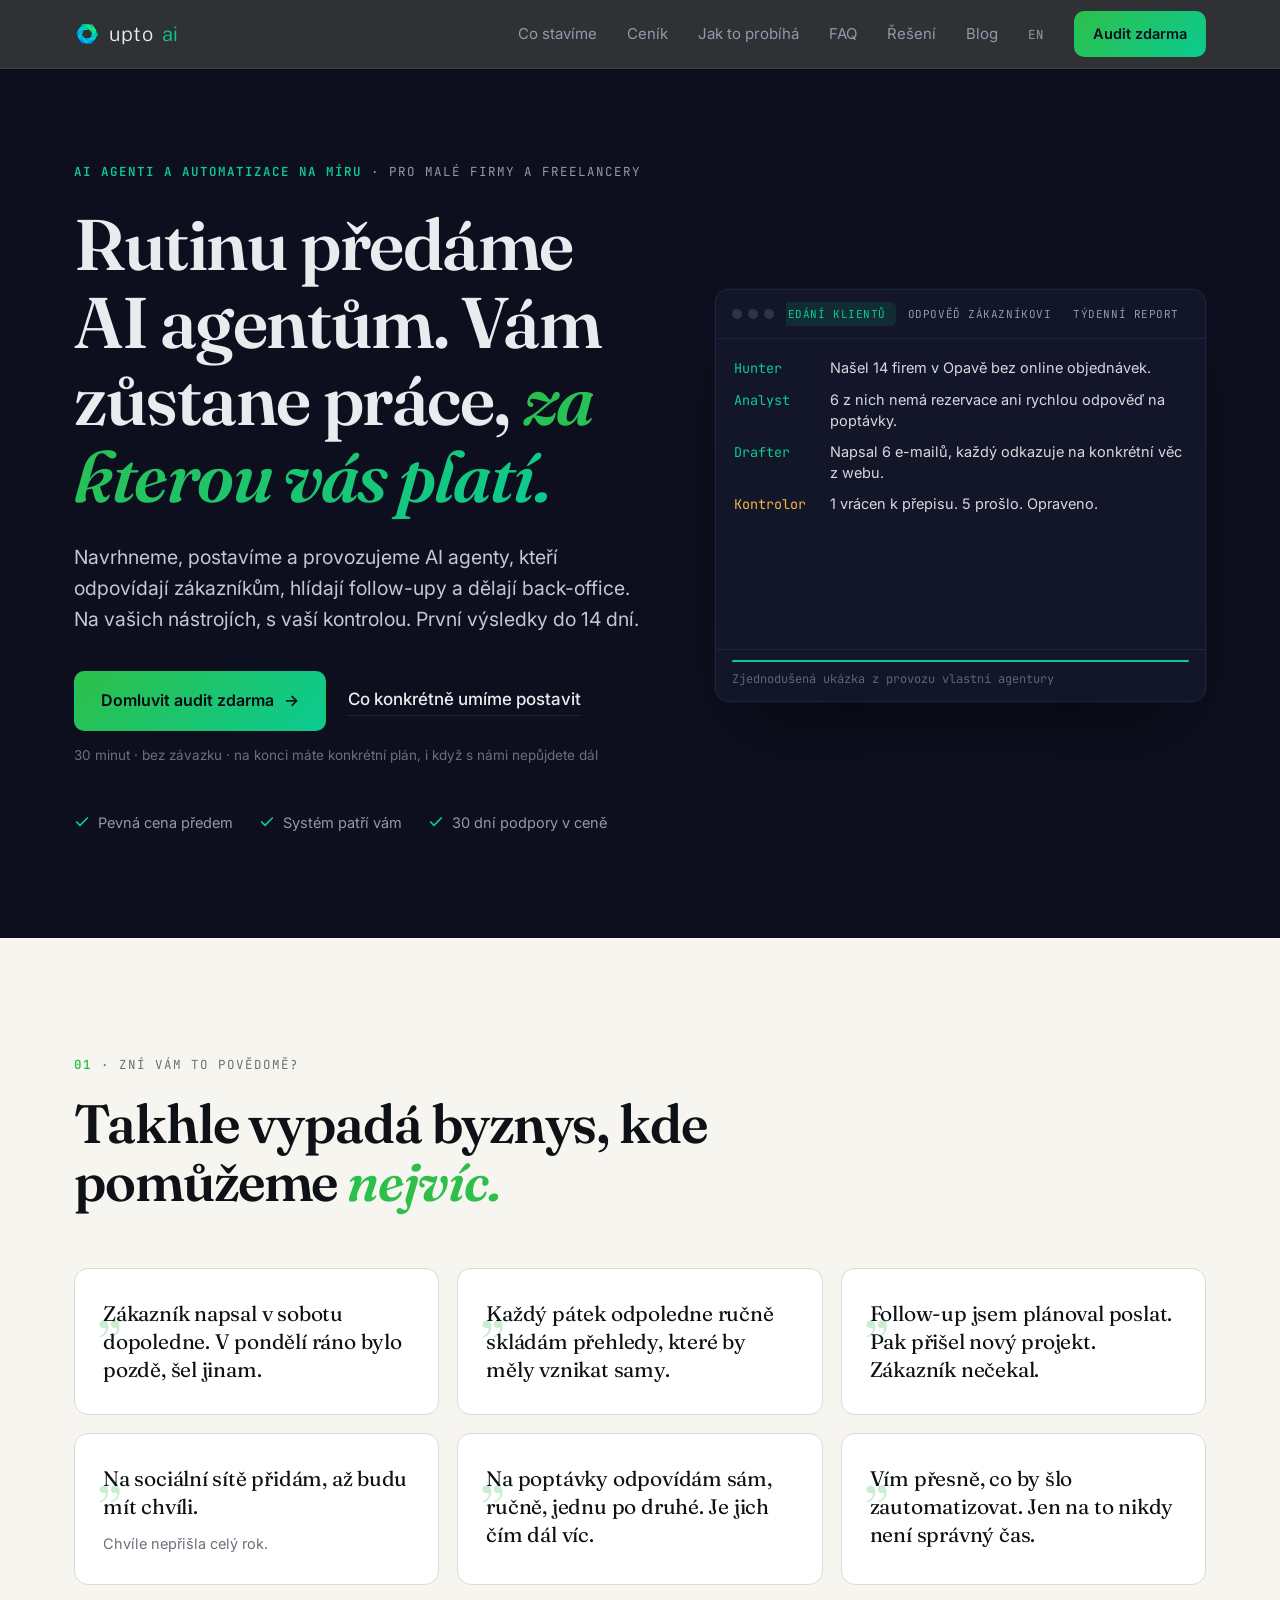
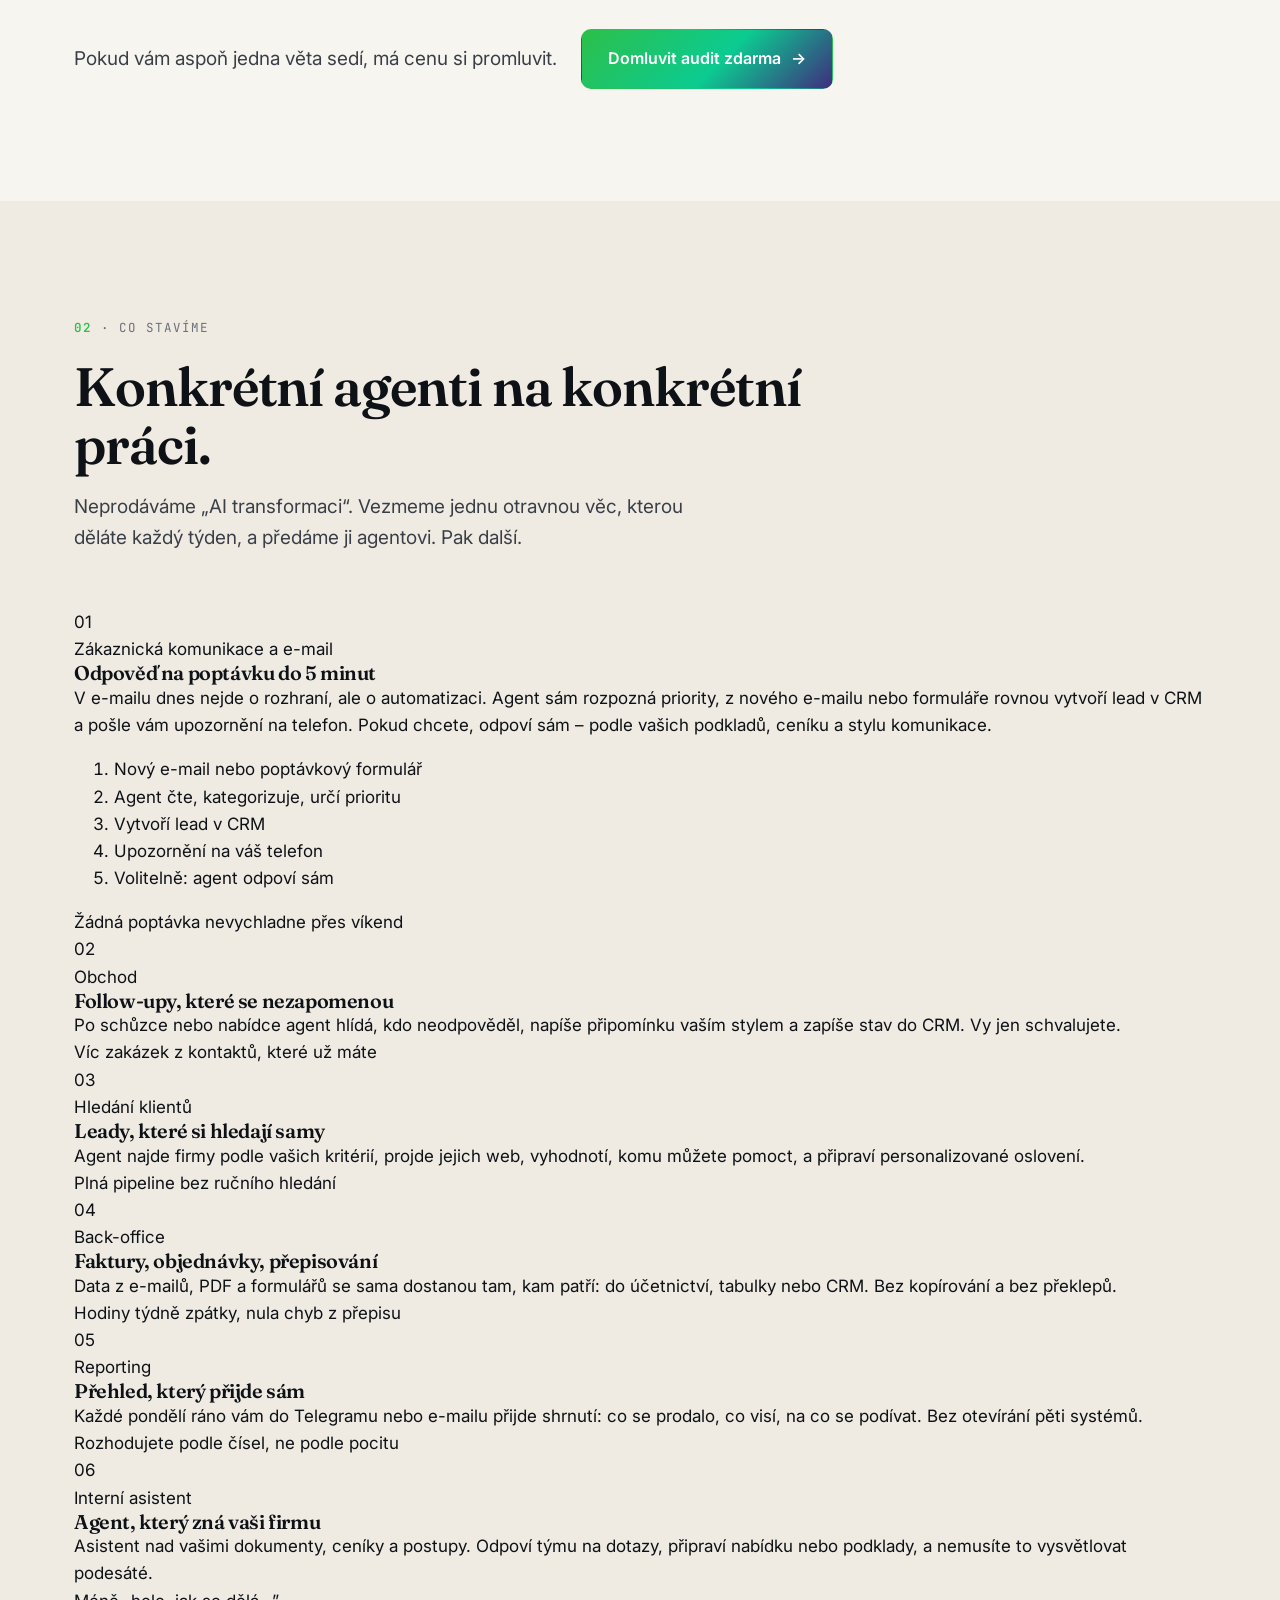
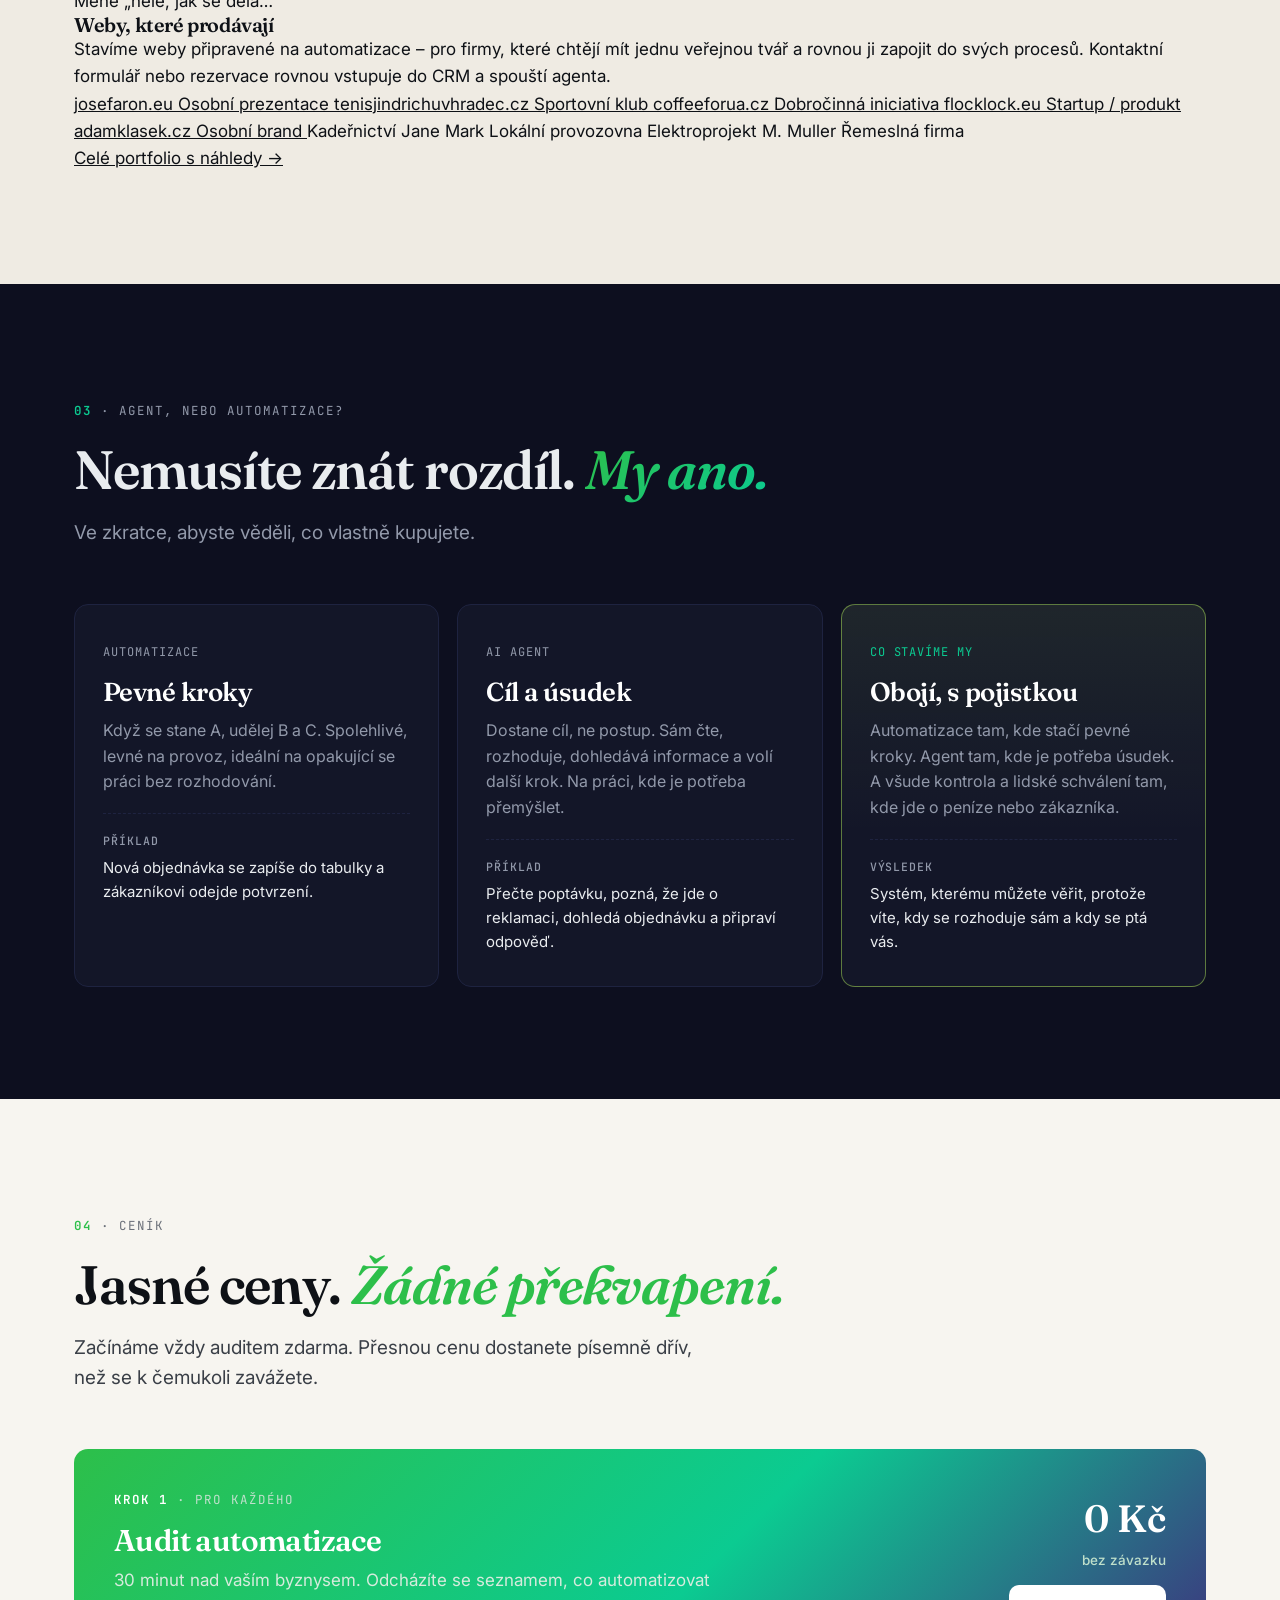
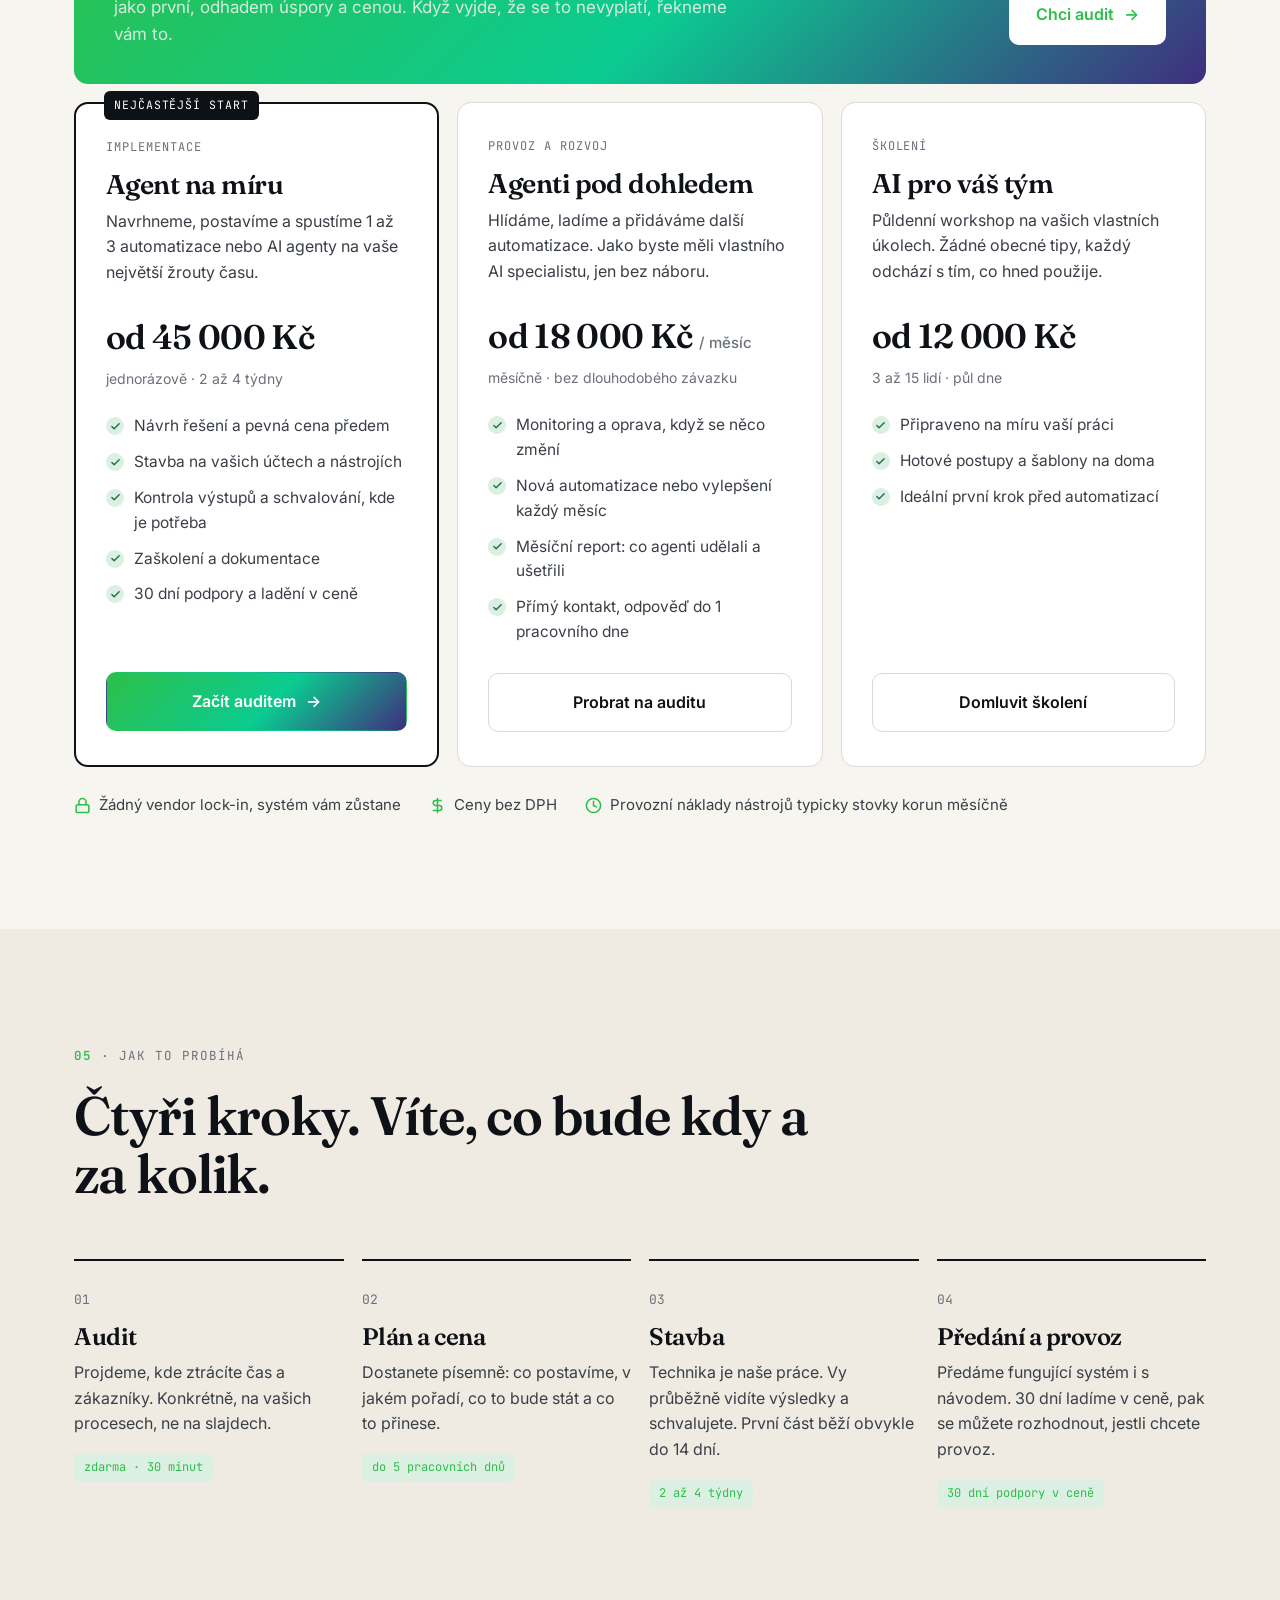
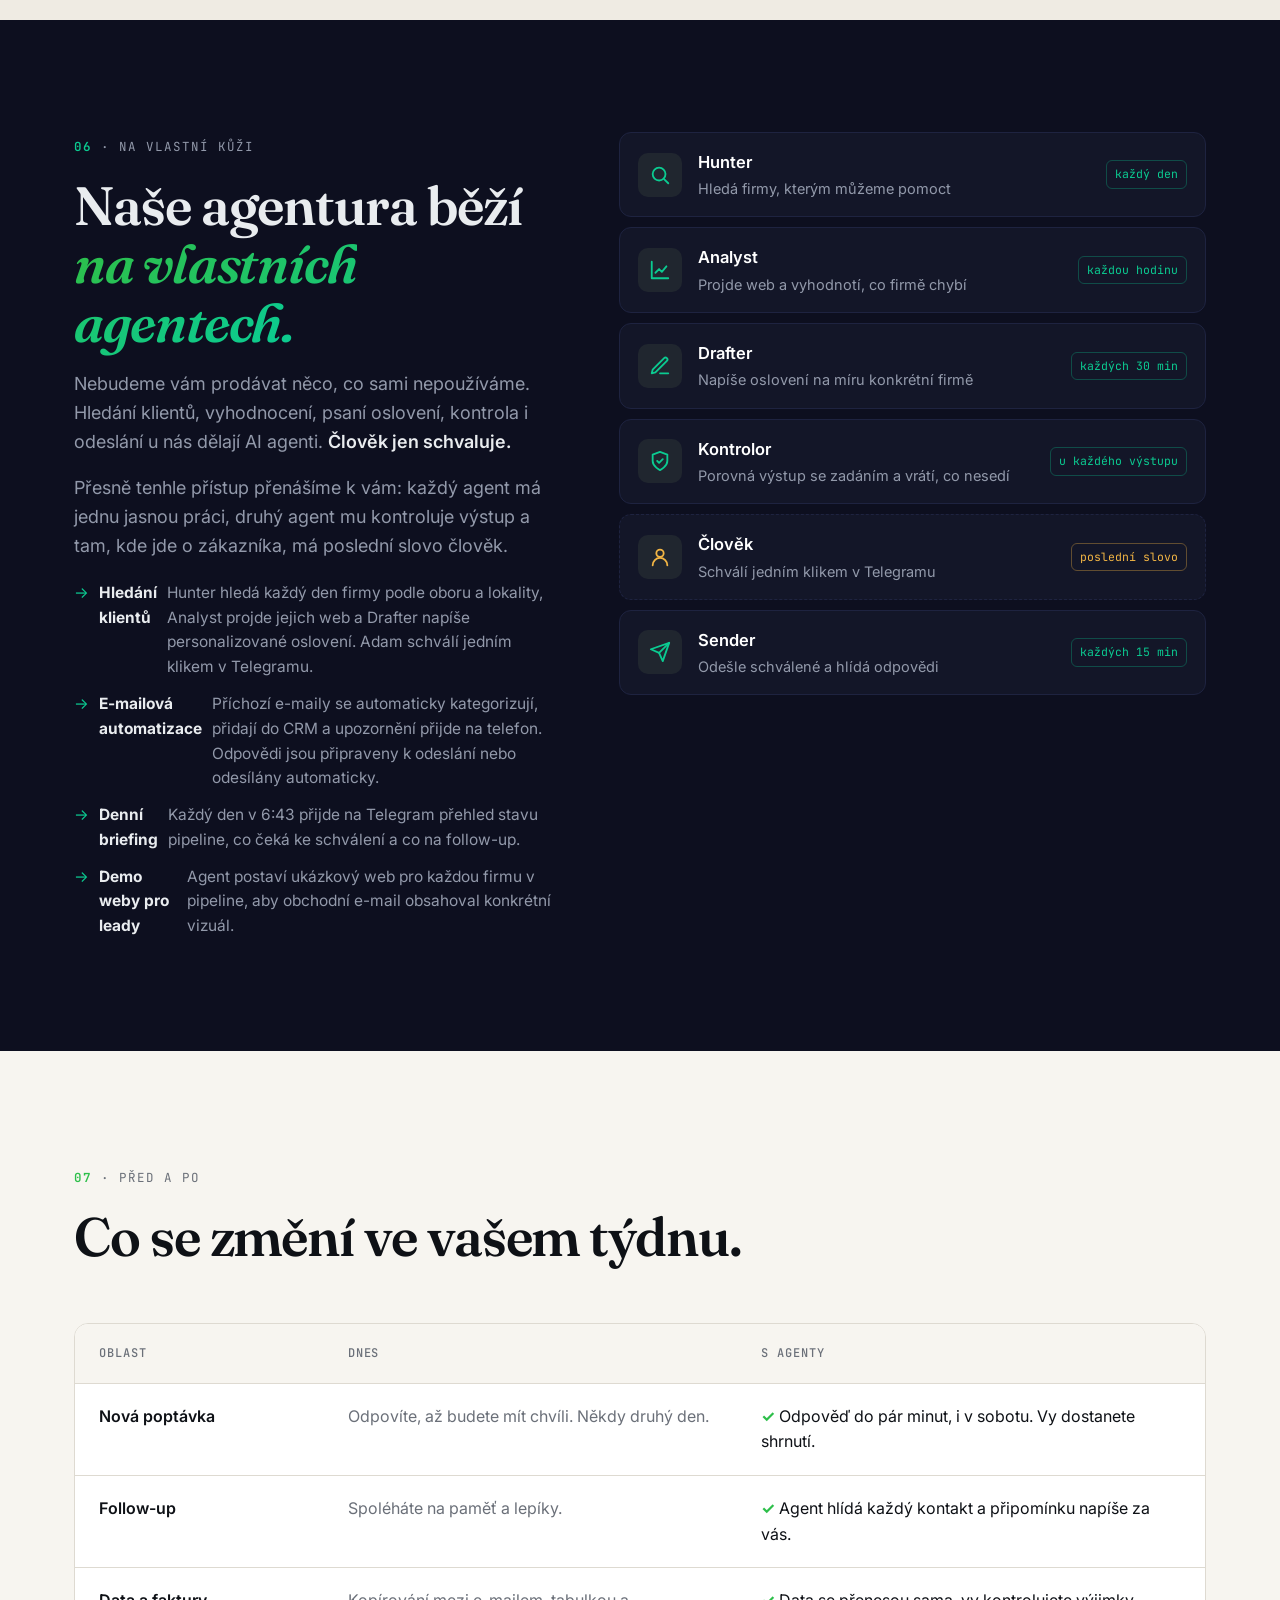
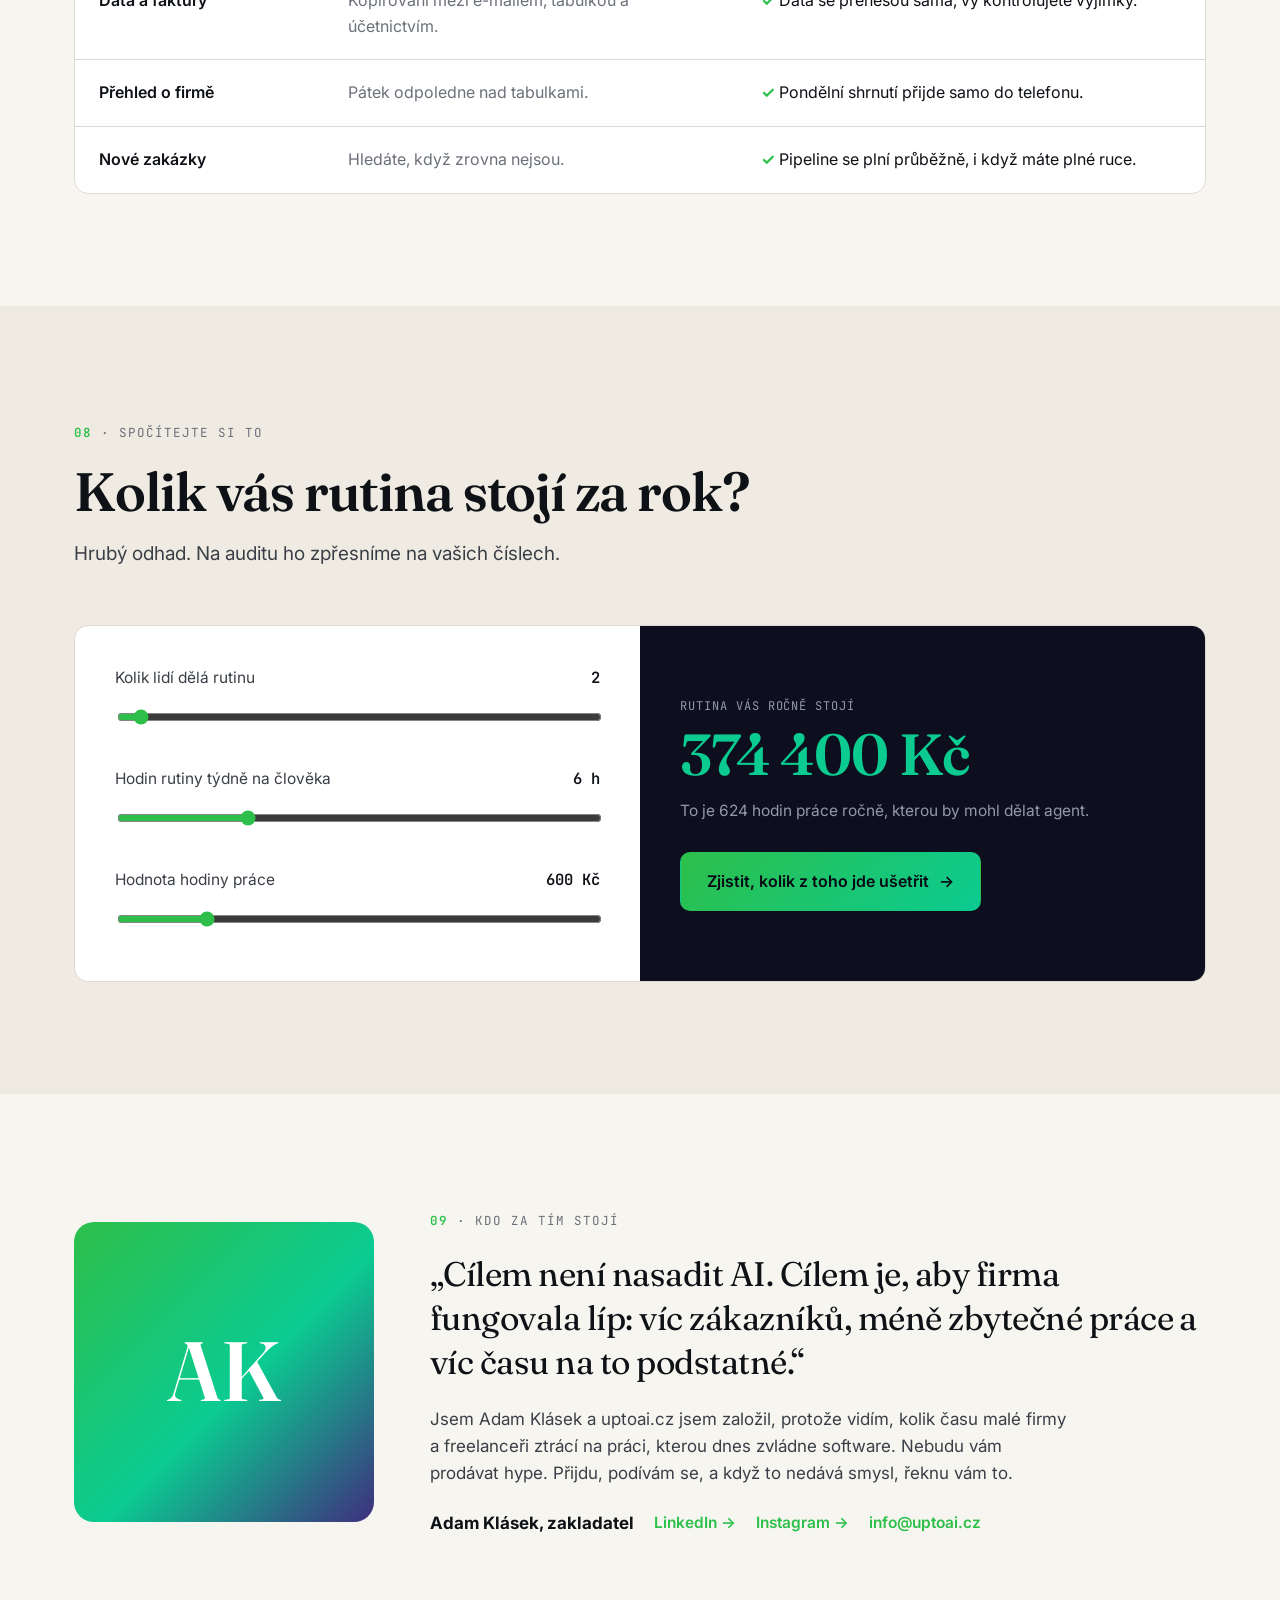
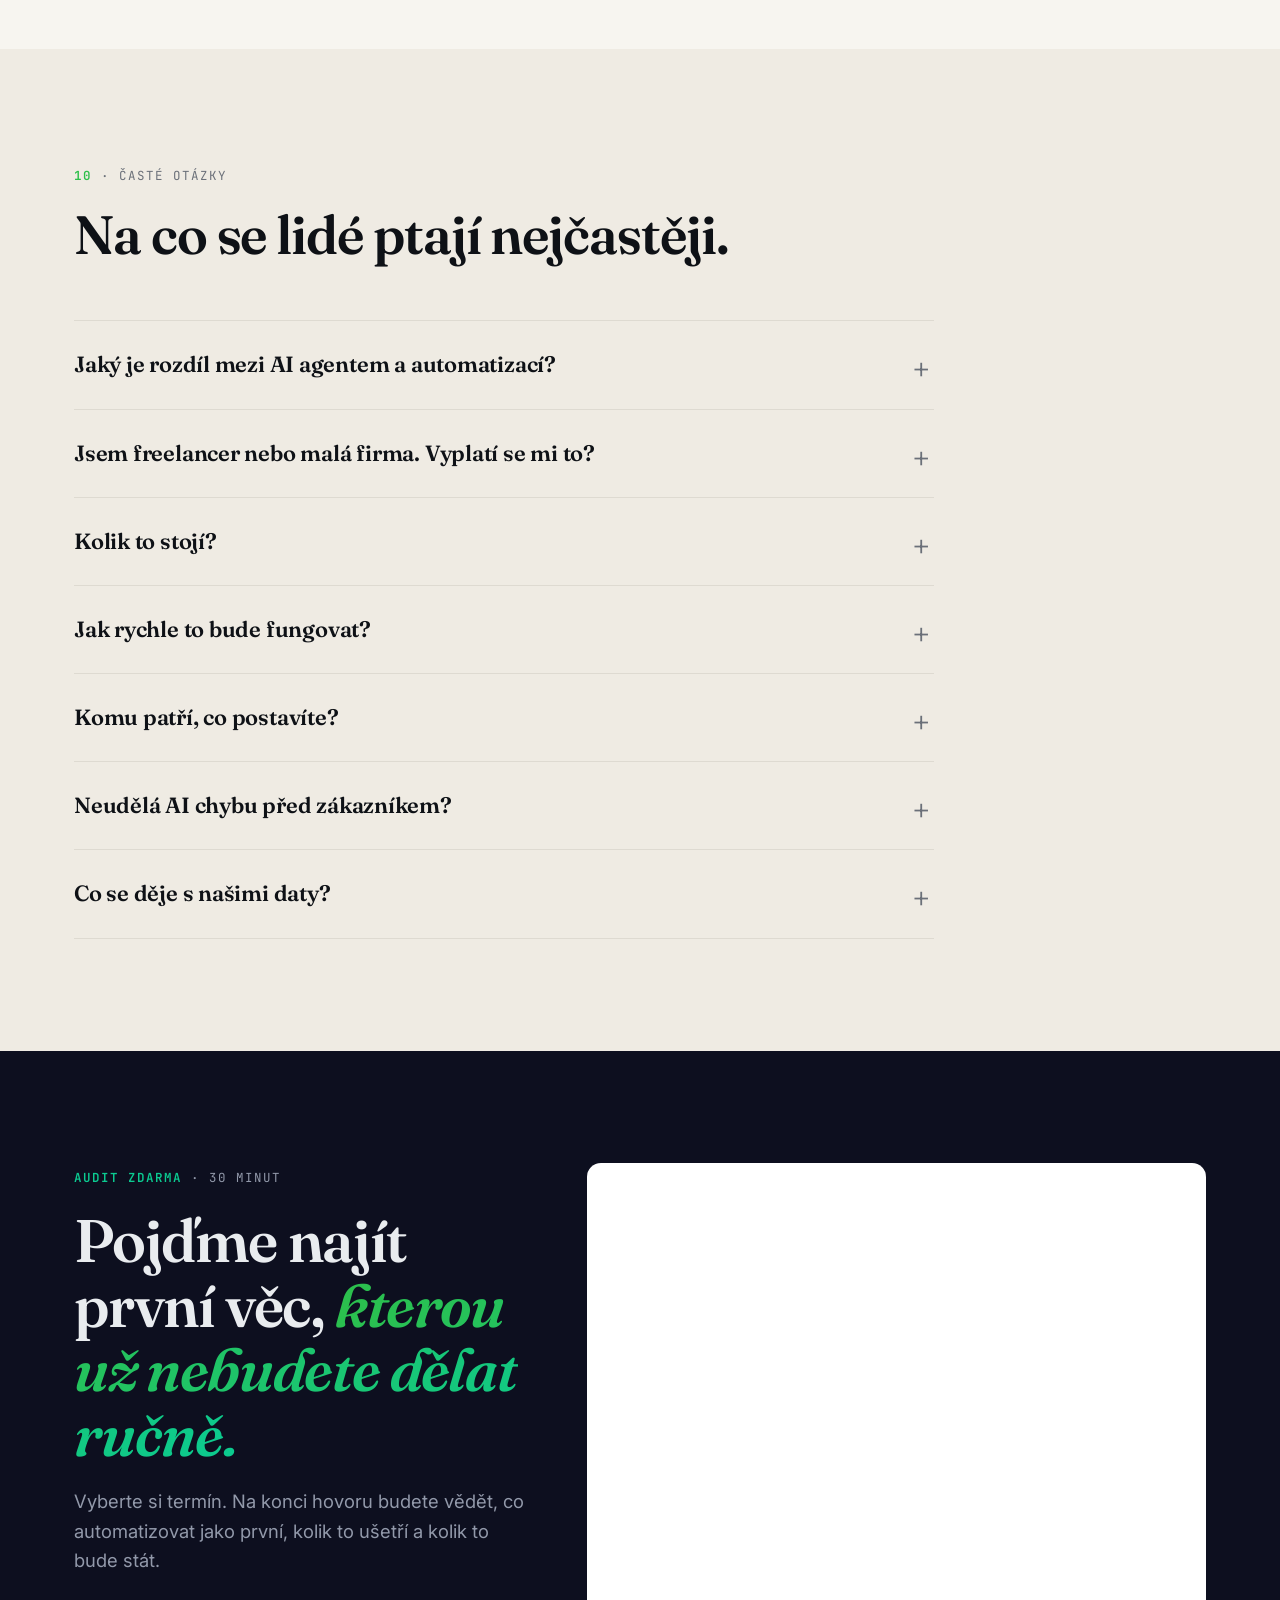
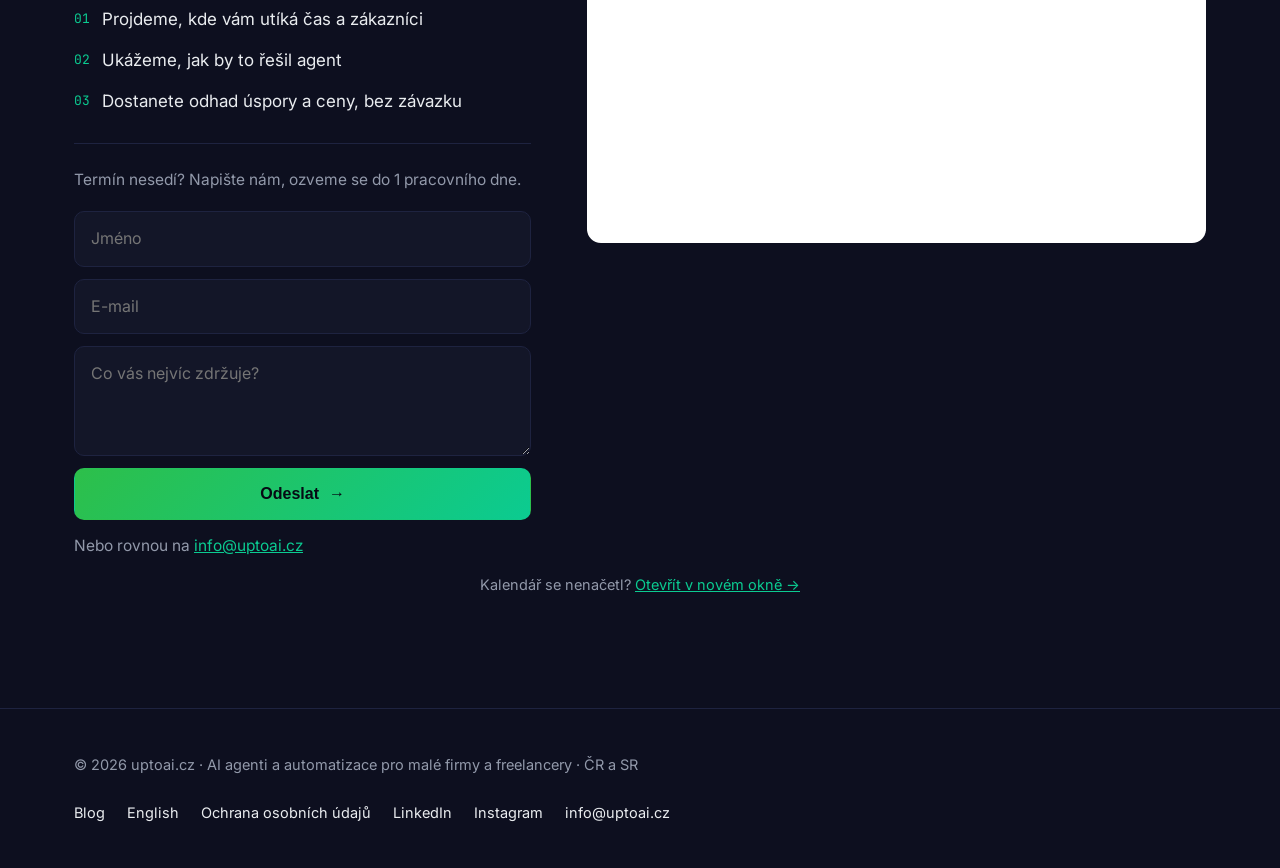
==== index.html @ a7cca921 "feat: nav logo — Public Sans 300 + SVG icon side by side - Add Public Sans (wght 200;300) to Google " ====
<!DOCTYPE html>
<html lang="cs">
<head>
  <meta charset="UTF-8">
  <meta name="viewport" content="width=device-width, initial-scale=1.0">
  <title>uptoai.cz | AI agenti a automatizace na míru pro malé firmy a freelancery</title>
  <meta name="description" content="Navrhneme, postavíme a provozujeme AI agenty a automatizace pro malé firmy a freelancery. Odpovědi zákazníkům, follow-upy, back-office. První výsledky do 14 dní. Audit zdarma.">
  <link rel="canonical" href="https://uptoai.cz/">
  <link rel="alternate" hreflang="cs" href="https://uptoai.cz/">
  <link rel="alternate" hreflang="en" href="https://uptoai.cz/en/">
  <link rel="alternate" hreflang="x-default" href="https://uptoai.cz/">
  <!-- Google tag (gtag.js) -->
  <script async src="https://www.googletagmanager.com/gtag/js?id=G-QZL82EMB1N"></script>
  <script>
    window.dataLayer = window.dataLayer || [];
    function gtag(){dataLayer.push(arguments);}
    gtag('js', new Date());
    gtag('config', 'G-QZL82EMB1N');
  </script>
  <link rel="icon" type="image/png" href="/favicon.png">
  <link rel="icon" type="image/x-icon" href="/favicon.ico">
  <link rel="apple-touch-icon" href="/favicon-180.png">
  <meta property="og:title" content="uptoai.cz | AI agenti a automatizace na míru">
  <meta property="og:description" content="Rutinu předáme AI agentům. Vám zůstane práce, za kterou vás platí. Pro malé firmy a freelancery v ČR a SR.">
  <meta property="og:url" content="https://uptoai.cz/">
  <meta property="og:type" content="website">
  <meta property="og:image" content="https://uptoai.cz/og-image.png">
  <meta property="og:image:width" content="1200">
  <meta property="og:image:height" content="630">
  <meta property="og:locale" content="cs_CZ">
  <meta name="twitter:card" content="summary_large_image">
  <meta name="twitter:title" content="uptoai.cz | AI agenti a automatizace na míru">
  <meta name="twitter:description" content="Rutinu předáme AI agentům. Vám zůstane práce, za kterou vás platí.">
  <meta name="robots" content="index, follow">
  <meta name="author" content="Adam Klásek, uptoai.cz">
  <meta name="theme-color" content="#0E1116">
  <link rel="alternate" type="text/plain" title="LLMs.txt" href="/llms.txt">
  <script type="application/ld+json">
  {
    "@context": "https://schema.org",
    "@type": "ProfessionalService",
    "name": "uptoai.cz",
    "url": "https://uptoai.cz",
    "email": "info@uptoai.cz",
    "founder": {"@type": "Person", "name": "Adam Klásek"},
    "description": "uptoai.cz navrhuje, staví a provozuje AI agenty a automatizace na míru pro malé firmy a freelancery v Česku a na Slovensku. Pracuje s n8n, Make.com, Claude AI a Airtable.",
    "areaServed": [{"@type": "Country", "name": "CZ"}, {"@type": "Country", "name": "SK"}],
    "priceRange": "Audit zdarma, implementace od 45 000 CZK, provoz od 18 000 CZK měsíčně",
    "knowsAbout": ["AI agenti", "automatizace procesů", "n8n", "Make.com", "Claude AI", "Airtable", "automatizace e-mailů", "automatizace CRM", "GEO optimalizace"],
    "hasOfferCatalog": {
      "@type": "OfferCatalog",
      "name": "Služby uptoai.cz",
      "itemListElement": [
        {"@type": "Offer", "name": "Audit automatizace zdarma", "description": "30minutový rozbor procesů. Výstupem je seznam, co automatizovat jako první, a odhad úspory.", "price": "0", "priceCurrency": "CZK"},
        {"@type": "Offer", "name": "AI agent nebo automatizace na míru", "description": "Návrh, stavba a spuštění 1 až 3 automatizací nebo AI agentů, 30 dní podpory v ceně.", "price": "45000", "priceCurrency": "CZK"},
        {"@type": "Offer", "name": "Provoz a rozvoj", "description": "Měsíční správa, monitoring a rozšiřování automatizací. Bez dlouhodobého závazku.", "price": "18000", "priceCurrency": "CZK"},
        {"@type": "Offer", "name": "Školení týmu", "description": "Půldenní workshop pro 3 až 15 lidí na jejich vlastních úkolech.", "price": "12000", "priceCurrency": "CZK"}
      ]
    },
    "sameAs": ["https://www.linkedin.com/company/uptoai.cz", "https://www.linkedin.com/in/adam-klasek/", "https://www.instagram.com/uptoai.cz/"]
  }
  </script>
  <script type="application/ld+json">
  {
    "@context": "https://schema.org",
    "@type": "FAQPage",
    "mainEntity": [
      {"@type": "Question", "name": "Jaký je rozdíl mezi AI agentem a automatizací?", "acceptedAnswer": {"@type": "Answer", "text": "Automatizace dělá pevně dané kroky: když přijde objednávka, zapiš ji do tabulky a pošli potvrzení. AI agent dostane cíl a sám se rozhoduje, jaké kroky udělá: přečte poptávku, pozná, co zákazník chce, dohledá informace a připraví odpověď. Ve většině firem dává smysl kombinace: automatizace pro pevné kroky, agent tam, kde je potřeba úsudek."}},
      {"@type": "Question", "name": "Jsem freelancer nebo malá firma. Vyplatí se mi to?", "acceptedAnswer": {"@type": "Answer", "text": "Právě malým firmám a freelancerům se to vyplácí nejvíc, protože každá ušetřená hodina je hodina, kterou můžete fakturovat. Pokud trávíte rutinou aspoň 5 hodin týdně, má cenu si to spočítat. Když vyjde, že se to nevyplatí, řekneme vám to na auditu."}},
      {"@type": "Question", "name": "Kolik to stojí?", "acceptedAnswer": {"@type": "Answer", "text": "Audit je zdarma. Implementace začíná na 45 000 Kč za 1 až 3 automatizace nebo agenty. Provoz a rozvoj od 18 000 Kč měsíčně, bez dlouhodobého závazku. Přesnou cenu dostanete písemně po auditu, ještě než se k něčemu zavážete."}},
      {"@type": "Question", "name": "Jak rychle to bude fungovat?", "acceptedAnswer": {"@type": "Answer", "text": "První automatizace obvykle běží do 14 dní od schválení plánu. Celý projekt trvá typicky 2 až 4 týdny."}},
      {"@type": "Question", "name": "Komu patří, co postavíte?", "acceptedAnswer": {"@type": "Answer", "text": "Vám. Všechno běží na vašich účtech a nástrojích, dostanete dokumentaci a přístupy. Když se rozhodnete s námi skončit, systém vám zůstane."}},
      {"@type": "Question", "name": "Neudělá AI chybu před zákazníkem?", "acceptedAnswer": {"@type": "Answer", "text": "Tam, kde jde o peníze nebo o vztah se zákazníkem, stavíme schvalovací krok: agent připraví, člověk jedním klikem schválí. Každý agent má navíc kontrolu výstupu a pravidla, co nesmí. Automatické odesílání zapínáme až ve chvíli, kdy výsledky dlouhodobě sedí."}},
      {"@type": "Question", "name": "Co se děje s našimi daty?", "acceptedAnswer": {"@type": "Answer", "text": "Data zůstávají ve vašich systémech. Používáme nástroje s firemními podmínkami, které data nepoužívají k trénování modelů, a s každým klientem řešíme zpracování osobních údajů podle GDPR."}}
    ]
  }
  </script>
  <link rel="preconnect" href="https://fonts.googleapis.com">
  <link rel="preconnect" href="https://fonts.gstatic.com" crossorigin>
  <link href="https://fonts.googleapis.com/css2?family=Fraunces:ital,opsz,wght@0,9..144,400..700;1,9..144,400..700&family=Inter:wght@400;500;600;700&family=JetBrains+Mono:wght@400;500;600&family=Public+Sans:wght@200;300&display=swap" rel="stylesheet">
  <link rel="stylesheet" href="/home.css">
</head>
<body>

  <header class="nav" id="nav">
    <div class="wrap">
      <a href="/" class="logo" aria-label="uptoai domů"><img src="/logo.svg" alt="" class="nav-logo-img"> upto<span>ai</span></a>
      <ul class="nav-links" id="navLinks">
        <li><a href="#co-stavime">Co stavíme</a></li>
        <li><a href="#cenik">Ceník</a></li>
        <li><a href="#jak">Jak to probíhá</a></li>
        <li><a href="#faq">FAQ</a></li>
        <li><a href="/reseni/">Řešení</a></li>
        <li><a href="/blog/">Blog</a></li>
        <li><a href="/en/" class="nav-lang" hreflang="en">EN</a></li>
        <li><a href="#audit" class="btn btn-volt nav-cta">Audit zdarma</a></li>
      </ul>
      <button class="burger" id="burger" aria-label="Menu" aria-expanded="false" aria-controls="navLinks">
        <svg viewBox="0 0 24 24" fill="none" stroke="currentColor" stroke-width="2" stroke-linecap="round"><path d="M4 7h16M4 12h16M4 17h16"/></svg>
      </button>
    </div>
  </header>

  <main>

    <!-- HERO -->
    <section class="hero" id="top">
      <div class="wrap hero-grid">
        <div>
          <span class="eyebrow"><b>AI agenti a automatizace na míru</b> · pro malé firmy a freelancery</span>
          <h1>Rutinu předáme AI&nbsp;agentům. Vám zůstane práce, <span class="em">za kterou vás platí.</span></h1>
          <p class="hero-sub">Navrhneme, postavíme a provozujeme AI agenty, kteří odpovídají zákazníkům, hlídají follow-upy a dělají back-office. Na vašich nástrojích, s vaší kontrolou. První výsledky do 14 dní.</p>
          <div class="hero-actions">
            <a href="#audit" class="btn btn-volt">Domluvit audit zdarma <span class="arr">→</span></a>
            <a href="#co-stavime" class="hero-link">Co konkrétně umíme postavit</a>
          </div>
          <p class="micro">30 minut · bez závazku · na konci máte konkrétní plán, i když s námi nepůjdete dál</p>
          <div class="hero-trust">
            <span><svg viewBox="0 0 24 24" fill="none" stroke="currentColor" stroke-width="2.5" stroke-linecap="round" stroke-linejoin="round"><path d="M20 6 9 17l-5-5"/></svg>Pevná cena předem</span>
            <span><svg viewBox="0 0 24 24" fill="none" stroke="currentColor" stroke-width="2.5" stroke-linecap="round" stroke-linejoin="round"><path d="M20 6 9 17l-5-5"/></svg>Systém patří vám</span>
            <span><svg viewBox="0 0 24 24" fill="none" stroke="currentColor" stroke-width="2.5" stroke-linecap="round" stroke-linejoin="round"><path d="M20 6 9 17l-5-5"/></svg>30 dní podpory v ceně</span>
          </div>
        </div>

        <div class="demo-widget" aria-label="Ukázka provozu AI agentů">
          <div class="demo-header">
            <div class="dots"><i></i><i></i><i></i></div>
            <nav class="demo-tabs-nav" role="tablist">
              <button class="demo-tab active" role="tab" data-idx="0">Hledání klientů</button>
              <button class="demo-tab" role="tab" data-idx="1">Odpověď zákazníkovi</button>
              <button class="demo-tab" role="tab" data-idx="2">Týdenní report</button>
            </nav>
          </div>
          <div class="demo-body">
            <div class="demo-card active" data-card="0">
              <div class="demo-flow">
                <div class="demo-step" data-delay="0"><span class="ds-agent">Hunter</span><span class="ds-msg">Našel 14 firem v Opavě bez online objednávek.</span></div>
                <div class="demo-step" data-delay="1600"><span class="ds-agent">Analyst</span><span class="ds-msg">6 z nich nemá rezervace ani rychlou odpověď na poptávky.</span></div>
                <div class="demo-step" data-delay="3200"><span class="ds-agent">Drafter</span><span class="ds-msg">Napsal 6 e-mailů, každý odkazuje na konkrétní věc z webu.</span></div>
                <div class="demo-step" data-delay="4800"><span class="ds-agent ds-k">Kontrolor</span><span class="ds-msg">1 vrácen k přepisu. 5 prošlo. Opraveno.</span></div>
                <div class="demo-step" data-delay="6000"><span class="ds-agent ds-a">Adam</span><span class="ds-msg">Schválil v Telegramu jedním klikem.</span></div>
              </div>
              <div class="demo-result" data-delay="7200"><svg viewBox="0 0 24 24" fill="none" stroke="currentColor" stroke-width="2.5" stroke-linecap="round" stroke-linejoin="round"><path d="M20 6 9 17l-5-5"/></svg>7 oslovení odesláno · 08:14</div>
            </div>
            <div class="demo-card" data-card="1">
              <div class="demo-flow">
                <div class="demo-step" data-delay="0"><span class="ds-agent ds-ext">Zákazník</span><span class="ds-msg">Napsal v sobotu v 9:12. „Mám zájem o cenovou nabídku."</span></div>
                <div class="demo-step" data-delay="1600"><span class="ds-agent">Agent</span><span class="ds-msg">Přečetl poptávku, identifikoval zájem o základní balíček.</span></div>
                <div class="demo-step" data-delay="3200"><span class="ds-agent ds-k">Kontrolor</span><span class="ds-msg">Ověřil odpověď. Vše sedí, cena správná.</span></div>
                <div class="demo-step" data-delay="4800"><span class="ds-agent ds-a">Vy</span><span class="ds-msg">Dostali jste shrnutí. Odpověď odeslána automaticky.</span></div>
              </div>
              <div class="demo-result" data-delay="6200"><svg viewBox="0 0 24 24" fill="none" stroke="currentColor" stroke-width="2.5" stroke-linecap="round" stroke-linejoin="round"><path d="M20 6 9 17l-5-5"/></svg>Odpověď za 4 minuty · i o víkendu</div>
            </div>
            <div class="demo-card" data-card="2">
              <div class="demo-flow">
                <div class="demo-step" data-delay="0"><span class="ds-agent">Reporter</span><span class="ds-msg">Vytáhl data z CRM, e-mailu a Airtable. Pondělí 7:00.</span></div>
                <div class="demo-step" data-delay="1600"><span class="ds-agent">Analyst</span><span class="ds-msg">3 nové leady tento týden. 2 čekají na follow-up.</span></div>
                <div class="demo-step" data-delay="3200"><span class="ds-agent">Reporter</span><span class="ds-msg">Sestavil přehled. Upozornil na 2 otevřené nabídky starší 7 dní.</span></div>
              </div>
              <div class="demo-result" data-delay="4800"><svg viewBox="0 0 24 24" fill="none" stroke="currentColor" stroke-width="2.5" stroke-linecap="round" stroke-linejoin="round"><path d="M20 6 9 17l-5-5"/></svg>Report v Telegramu v 7:03</div>
            </div>
          </div>
          <div class="demo-footer">
            <div class="demo-progress"><div class="demo-bar"></div></div>
            <span>Zjednodušená ukázka z provozu vlastní agentury</span>
          </div>
        </div>
      </div>
    </section>

    <!-- 01 PAINS -->
    <section class="section" id="problem">
      <div class="wrap">
        <div class="sec-head rv">
          <span class="eyebrow"><b>01</b> · Zní vám to povědomě?</span>
          <h2>Takhle vypadá byznys, kde pomůžeme <span class="em">nejvíc.</span></h2>
        </div>
        <div class="pains">
          <div class="pain rv"><p>Zákazník napsal v sobotu dopoledne. V pondělí ráno bylo pozdě, šel jinam.</p></div>
          <div class="pain rv"><p>Každý pátek odpoledne ručně skládám přehledy, které by měly vznikat samy.</p></div>
          <div class="pain rv"><p>Follow-up jsem plánoval poslat. Pak přišel nový projekt. Zákazník nečekal.</p></div>
          <div class="pain rv"><p>Na sociální sítě přidám, až budu mít chvíli.<small>Chvíle nepřišla celý rok.</small></p></div>
          <div class="pain rv"><p>Na poptávky odpovídám sám, ručně, jednu po druhé. Je jich čím dál víc.</p></div>
          <div class="pain rv"><p>Vím přesně, co by šlo zautomatizovat. Jen na to nikdy není správný čas.</p></div>
        </div>
        <div class="pains-cta rv">
          <p>Pokud vám aspoň jedna věta sedí, má cenu si promluvit.</p>
          <a href="#audit" class="btn btn-primary">Domluvit audit zdarma <span class="arr">→</span></a>
        </div>
      </div>
    </section>

    <!-- 02 USE CASES -->
    <section class="section alt" id="co-stavime">
      <div class="wrap">
        <div class="sec-head rv">
          <span class="eyebrow"><b>02</b> · Co stavíme</span>
          <h2>Konkrétní agenti na konkrétní práci.</h2>
          <p>Neprodáváme „AI transformaci“. Vezmeme jednu otravnou věc, kterou děláte každý týden, a předáme ji agentovi. Pak další.</p>
        </div>
        <div class=”uses”>
          <article class=”use rv”>
            <span class=”use-idx”>01</span>
            <div>
              <span class=”num”>Zákaznická komunikace a e-mail</span>
              <h3>Odpověď na poptávku do 5 minut</h3>
              <p>V e-mailu dnes nejde o rozhraní, ale o automatizaci. Agent sám rozpozná priority, z nového e-mailu nebo formuláře rovnou vytvoří lead v CRM a pošle vám upozornění na telefon. Pokud chcete, odpoví sám – podle vašich podkladů, ceníku a stylu komunikace.</p>
              <ol class=”use-flow”>
                <li>Nový e-mail nebo poptávkový formulář</li>
                <li>Agent čte, kategorizuje, určí prioritu</li>
                <li>Vytvoří lead v CRM</li>
                <li>Upozornění na váš telefon</li>
                <li>Volitelně: agent odpoví sám</li>
              </ol>
              <span class=”gain”>Žádná poptávka nevychladne přes víkend</span>
            </div>
          </article>
          <article class=”use rv”>
            <span class=”use-idx”>02</span>
            <div>
              <span class=”num”>Obchod</span>
              <h3>Follow-upy, které se nezapomenou</h3>
              <p>Po schůzce nebo nabídce agent hlídá, kdo neodpověděl, napíše připomínku vaším stylem a zapíše stav do CRM. Vy jen schvalujete.</p>
              <span class=”gain”>Víc zakázek z kontaktů, které už máte</span>
            </div>
          </article>
          <article class=”use rv”>
            <span class=”use-idx”>03</span>
            <div>
              <span class=”num”>Hledání klientů</span>
              <h3>Leady, které si hledají samy</h3>
              <p>Agent najde firmy podle vašich kritérií, projde jejich web, vyhodnotí, komu můžete pomoct, a připraví personalizované oslovení.</p>
              <span class=”gain”>Plná pipeline bez ručního hledání</span>
            </div>
          </article>
          <article class=”use rv”>
            <span class=”use-idx”>04</span>
            <div>
              <span class=”num”>Back-office</span>
              <h3>Faktury, objednávky, přepisování</h3>
              <p>Data z e-mailů, PDF a formulářů se sama dostanou tam, kam patří: do účetnictví, tabulky nebo CRM. Bez kopírování a bez překlepů.</p>
              <span class=”gain”>Hodiny týdně zpátky, nula chyb z přepisu</span>
            </div>
          </article>
          <article class=”use rv”>
            <span class=”use-idx”>05</span>
            <div>
              <span class=”num”>Reporting</span>
              <h3>Přehled, který přijde sám</h3>
              <p>Každé pondělí ráno vám do Telegramu nebo e-mailu přijde shrnutí: co se prodalo, co visí, na co se podívat. Bez otevírání pěti systémů.</p>
              <span class=”gain”>Rozhodujete podle čísel, ne podle pocitu</span>
            </div>
          </article>
          <article class=”use rv”>
            <span class=”use-idx”>06</span>
            <div>
              <span class=”num”>Interní asistent</span>
              <h3>Agent, který zná vaši firmu</h3>
              <p>Asistent nad vašimi dokumenty, ceníky a postupy. Odpoví týmu na dotazy, připraví nabídku nebo podklady, a nemusíte to vysvětlovat podesáté.</p>
              <span class=”gain”>Méně „hele, jak se dělá…”</span>
            </div>
          </article>
        </div>

        <div class=”service-secondary rv”>
          <div class=”ss-content”>
            <h3>Weby, které prodávají</h3>
            <p>Stavíme weby připravené na automatizace – pro firmy, které chtějí mít jednu veřejnou tvář a rovnou ji zapojit do svých procesů. Kontaktní formulář nebo rezervace rovnou vstupuje do CRM a spouští agenta.</p>
          </div>
          <div class=”portfolio”>
            <a href=”https://www.josefaron.eu” target=”_blank” rel=”noopener” class=”port-item”>
              <span class=”port-domain”>josefaron.eu</span>
              <span class=”port-type”>Osobní prezentace</span>
            </a>
            <a href=”https://tenisjindrichuvhradec.cz” target=”_blank” rel=”noopener” class=”port-item”>
              <span class=”port-domain”>tenisjindrichuvhradec.cz</span>
              <span class=”port-type”>Sportovní klub</span>
            </a>
            <a href=”https://coffeeforua.cz” target=”_blank” rel=”noopener” class=”port-item”>
              <span class=”port-domain”>coffeeforua.cz</span>
              <span class=”port-type”>Dobročinná iniciativa</span>
            </a>
            <a href=”https://flocklock.eu” target=”_blank” rel=”noopener” class=”port-item”>
              <span class=”port-domain”>flocklock.eu</span>
              <span class=”port-type”>Startup / produkt</span>
            </a>
            <a href=”https://adamklasek.cz” target=”_blank” rel=”noopener” class=”port-item”>
              <span class=”port-domain”>adamklasek.cz</span>
              <span class=”port-type”>Osobní brand</span>
            </a>
            <span class=”port-item”>
              <span class=”port-domain”>Kadeřnictví Jane Mark</span>
              <span class=”port-type”>Lokální provozovna</span>
            </span>
            <span class=”port-item”>
              <span class=”port-domain”>Elektroprojekt M. Muller</span>
              <span class=”port-type”>Řemeslná firma</span>
            </span>
          </div>
          <a href=”/portfolio/” class=”port-more”>Celé portfolio s náhledy →</a>
        </div>
      </div>
    </section>

    <!-- 03 EXPLAINER -->
    <section class="section dark" id="agent-vs-automatizace">
      <div class="wrap">
        <div class="sec-head rv">
          <span class="eyebrow"><b>03</b> · Agent, nebo automatizace?</span>
          <h2>Nemusíte znát rozdíl. <span class="em">My ano.</span></h2>
          <p>Ve zkratce, abyste věděli, co vlastně kupujete.</p>
        </div>
        <div class="explain">
          <div class="ex-card rv">
            <span class="tag">Automatizace</span>
            <h3>Pevné kroky</h3>
            <p>Když se stane A, udělej B a C. Spolehlivé, levné na provoz, ideální na opakující se práci bez rozhodování.</p>
            <p class="eg"><b>Příklad</b>Nová objednávka se zapíše do tabulky a zákazníkovi odejde potvrzení.</p>
          </div>
          <div class="ex-card rv">
            <span class="tag">AI agent</span>
            <h3>Cíl a úsudek</h3>
            <p>Dostane cíl, ne postup. Sám čte, rozhoduje, dohledává informace a volí další krok. Na práci, kde je potřeba přemýšlet.</p>
            <p class="eg"><b>Příklad</b>Přečte poptávku, pozná, že jde o reklamaci, dohledá objednávku a připraví odpověď.</p>
          </div>
          <div class="ex-card hl rv">
            <span class="tag">Co stavíme my</span>
            <h3>Obojí, s pojistkou</h3>
            <p>Automatizace tam, kde stačí pevné kroky. Agent tam, kde je potřeba úsudek. A všude kontrola a lidské schválení tam, kde jde o peníze nebo zákazníka.</p>
            <p class="eg"><b>Výsledek</b>Systém, kterému můžete věřit, protože víte, kdy se rozhoduje sám a kdy se ptá vás.</p>
          </div>
        </div>
      </div>
    </section>

    <!-- 04 PRICING -->
    <section class="section" id="cenik">
      <div class="wrap">
        <div class="sec-head rv">
          <span class="eyebrow"><b>04</b> · Ceník</span>
          <h2>Jasné ceny. <span class="em">Žádné překvapení.</span></h2>
          <p>Začínáme vždy auditem zdarma. Přesnou cenu dostanete písemně dřív, než se k čemukoli zavážete.</p>
        </div>

        <div class="offer-audit rv" id="audit-offer">
          <div>
            <span class="eyebrow" style="color:#BFE0CB"><b style="color:#fff">Krok 1</b> · pro každého</span>
            <h3 style="margin-top:12px">Audit automatizace</h3>
            <p>30 minut nad vaším byznysem. Odcházíte se seznamem, co automatizovat jako první, odhadem úspory a cenou. Když vyjde, že se to nevyplatí, řekneme vám to.</p>
          </div>
          <div>
            <div class="price">0 Kč<small>bez závazku</small></div>
            <a href="#audit" class="btn">Chci audit <span class="arr">→</span></a>
          </div>
        </div>

        <div class="plans">
          <div class="plan feat rv">
            <span class="badge">Nejčastější start</span>
            <span class="for">Implementace</span>
            <h3>Agent na míru</h3>
            <p class="desc">Navrhneme, postavíme a spustíme 1 až 3 automatizace nebo AI agenty na vaše největší žrouty času.</p>
            <div class="price">od 45 000 Kč</div>
            <div class="terms">jednorázově · 2 až 4 týdny</div>
            <ul>
              <li>Návrh řešení a pevná cena předem</li>
              <li>Stavba na vašich účtech a nástrojích</li>
              <li>Kontrola výstupů a schvalování, kde je potřeba</li>
              <li>Zaškolení a dokumentace</li>
              <li>30 dní podpory a ladění v ceně</li>
            </ul>
            <a href="#audit" class="btn btn-primary">Začít auditem <span class="arr">→</span></a>
          </div>
          <div class="plan rv">
            <span class="for">Provoz a rozvoj</span>
            <h3>Agenti pod dohledem</h3>
            <p class="desc">Hlídáme, ladíme a přidáváme další automatizace. Jako byste měli vlastního AI specialistu, jen bez náboru.</p>
            <div class="price">od 18 000 Kč <small>/ měsíc</small></div>
            <div class="terms">měsíčně · bez dlouhodobého závazku</div>
            <ul>
              <li>Monitoring a oprava, když se něco změní</li>
              <li>Nová automatizace nebo vylepšení každý měsíc</li>
              <li>Měsíční report: co agenti udělali a ušetřili</li>
              <li>Přímý kontakt, odpověď do 1 pracovního dne</li>
            </ul>
            <a href="#audit" class="btn btn-ghost">Probrat na auditu</a>
          </div>
          <div class="plan rv">
            <span class="for">Školení</span>
            <h3>AI pro váš tým</h3>
            <p class="desc">Půldenní workshop na vašich vlastních úkolech. Žádné obecné tipy, každý odchází s tím, co hned použije.</p>
            <div class="price">od 12 000 Kč</div>
            <div class="terms">3 až 15 lidí · půl dne</div>
            <ul>
              <li>Připraveno na míru vaší práci</li>
              <li>Hotové postupy a šablony na doma</li>
              <li>Ideální první krok před automatizací</li>
            </ul>
            <a href="#audit" class="btn btn-ghost">Domluvit školení</a>
          </div>
        </div>

        <div class="offer-note rv">
          <span><svg viewBox="0 0 24 24" fill="none" stroke="currentColor" stroke-width="2.2" stroke-linecap="round" stroke-linejoin="round"><rect x="3" y="11" width="18" height="11" rx="2"/><path d="M7 11V7a5 5 0 0 1 10 0v4"/></svg>Žádný vendor lock-in, systém vám zůstane</span>
          <span><svg viewBox="0 0 24 24" fill="none" stroke="currentColor" stroke-width="2.2" stroke-linecap="round" stroke-linejoin="round"><path d="M12 2v20M17 5H9.5a3.5 3.5 0 0 0 0 7h5a3.5 3.5 0 0 1 0 7H6"/></svg>Ceny bez DPH</span>
          <span><svg viewBox="0 0 24 24" fill="none" stroke="currentColor" stroke-width="2.2" stroke-linecap="round" stroke-linejoin="round"><circle cx="12" cy="12" r="10"/><path d="M12 6v6l4 2"/></svg>Provozní náklady nástrojů typicky stovky korun měsíčně</span>
        </div>
      </div>
    </section>

    <!-- 05 PROCESS -->
    <section class="section alt" id="jak">
      <div class="wrap">
        <div class="sec-head rv">
          <span class="eyebrow"><b>05</b> · Jak to probíhá</span>
          <h2>Čtyři kroky. Víte, co bude kdy a za kolik.</h2>
        </div>
        <div class="steps">
          <div class="step rv">
            <span class="n">01</span>
            <h3>Audit</h3>
            <p>Projdeme, kde ztrácíte čas a zákazníky. Konkrétně, na vašich procesech, ne na slajdech.</p>
            <span class="when">zdarma · 30 minut</span>
          </div>
          <div class="step rv">
            <span class="n">02</span>
            <h3>Plán a cena</h3>
            <p>Dostanete písemně: co postavíme, v jakém pořadí, co to bude stát a co to přinese.</p>
            <span class="when">do 5 pracovních dnů</span>
          </div>
          <div class="step rv">
            <span class="n">03</span>
            <h3>Stavba</h3>
            <p>Technika je naše práce. Vy průběžně vidíte výsledky a schvalujete. První část běží obvykle do 14 dní.</p>
            <span class="when">2 až 4 týdny</span>
          </div>
          <div class="step rv">
            <span class="n">04</span>
            <h3>Předání a provoz</h3>
            <p>Předáme fungující systém i s návodem. 30 dní ladíme v ceně, pak se můžete rozhodnout, jestli chcete provoz.</p>
            <span class="when">30 dní podpory v ceně</span>
          </div>
        </div>
      </div>
    </section>

    <!-- 06 PROOF -->
    <section class="section dark" id="dukaz">
      <div class="wrap proof-grid">
        <div class="proof-copy rv">
          <span class="eyebrow"><b>06</b> · Na vlastní kůži</span>
          <h2 style="font-size:clamp(34px,4.6vw,54px);margin-top:18px">Naše agentura běží <span class="em">na vlastních agentech.</span></h2>
          <p>Nebudeme vám prodávat něco, co sami nepoužíváme. Hledání klientů, vyhodnocení, psaní oslovení, kontrola i odeslání u nás dělají AI agenti. <strong>Člověk jen schvaluje.</strong></p>
          <p>Přesně tenhle přístup přenášíme k vám: každý agent má jednu jasnou práci, druhý agent mu kontroluje výstup a tam, kde jde o zákazníka, má poslední slovo člověk.</p>
          <ul class="proof-list">
            <li><b>Hledání klientů</b> Hunter hledá každý den firmy podle oboru a lokality, Analyst projde jejich web a Drafter napíše personalizované oslovení. Adam schválí jedním klikem v Telegramu.</li>
            <li><b>E-mailová automatizace</b> Příchozí e-maily se automaticky kategorizují, přidají do CRM a upozornění přijde na telefon. Odpovědi jsou připraveny k odeslání nebo odesílány automaticky.</li>
            <li><b>Denní briefing</b> Každý den v 6:43 přijde na Telegram přehled stavu pipeline, co čeká ke schválení a co na follow-up.</li>
            <li><b>Demo weby pro leady</b> Agent postaví ukázkový web pro každou firmu v pipeline, aby obchodní e-mail obsahoval konkrétní vizuál.</li>
          </ul>
        </div>
        <div class="pipeline rv" aria-label="Agenti, kteří řídí uptoai.cz">
          <div class="agent"><div class="ic"><svg viewBox="0 0 24 24" fill="none" stroke="currentColor" stroke-width="2" stroke-linecap="round" stroke-linejoin="round"><circle cx="11" cy="11" r="7"/><path d="m21 21-4.3-4.3"/></svg></div><div><h4>Hunter</h4><p>Hledá firmy, kterým můžeme pomoct</p></div><span class="st">každý den</span></div>
          <div class="agent"><div class="ic"><svg viewBox="0 0 24 24" fill="none" stroke="currentColor" stroke-width="2" stroke-linecap="round" stroke-linejoin="round"><path d="M3 3v18h18"/><path d="m7 15 4-4 3 3 5-6"/></svg></div><div><h4>Analyst</h4><p>Projde web a vyhodnotí, co firmě chybí</p></div><span class="st">každou hodinu</span></div>
          <div class="agent"><div class="ic"><svg viewBox="0 0 24 24" fill="none" stroke="currentColor" stroke-width="2" stroke-linecap="round" stroke-linejoin="round"><path d="M12 20h9"/><path d="M16.5 3.5a2.1 2.1 0 0 1 3 3L7 19l-4 1 1-4Z"/></svg></div><div><h4>Drafter</h4><p>Napíše oslovení na míru konkrétní firmě</p></div><span class="st">každých 30 min</span></div>
          <div class="agent"><div class="ic"><svg viewBox="0 0 24 24" fill="none" stroke="currentColor" stroke-width="2" stroke-linecap="round" stroke-linejoin="round"><path d="M12 22s8-4 8-10V5l-8-3-8 3v7c0 6 8 10 8 10Z"/><path d="m9 12 2 2 4-4"/></svg></div><div><h4>Kontrolor</h4><p>Porovná výstup se zadáním a vrátí, co nesedí</p></div><span class="st">u každého výstupu</span></div>
          <div class="agent human"><div class="ic"><svg viewBox="0 0 24 24" fill="none" stroke="currentColor" stroke-width="2" stroke-linecap="round" stroke-linejoin="round"><circle cx="12" cy="8" r="4"/><path d="M4 21a8 8 0 0 1 16 0"/></svg></div><div><h4>Člověk</h4><p>Schválí jedním klikem v Telegramu</p></div><span class="st">poslední slovo</span></div>
          <div class="agent"><div class="ic"><svg viewBox="0 0 24 24" fill="none" stroke="currentColor" stroke-width="2" stroke-linecap="round" stroke-linejoin="round"><path d="m22 2-7 20-4-9-9-4Z"/><path d="M22 2 11 13"/></svg></div><div><h4>Sender</h4><p>Odešle schválené a hlídá odpovědi</p></div><span class="st">každých 15 min</span></div>
        </div>
      </div>
    </section>

    <!-- 07 BEFORE / AFTER -->
    <section class="section" id="pred-a-po">
      <div class="wrap">
        <div class="sec-head rv">
          <span class="eyebrow"><b>07</b> · Před a po</span>
          <h2>Co se změní ve vašem týdnu.</h2>
        </div>
        <table class="ba rv">
          <thead><tr><th>Oblast</th><th>Dnes</th><th>S agenty</th></tr></thead>
          <tbody>
            <tr><td>Nová poptávka</td><td>Odpovíte, až budete mít chvíli. Někdy druhý den.</td><td>Odpověď do pár minut, i v sobotu. Vy dostanete shrnutí.</td></tr>
            <tr><td>Follow-up</td><td>Spoléháte na paměť a lepíky.</td><td>Agent hlídá každý kontakt a připomínku napíše za vás.</td></tr>
            <tr><td>Data a faktury</td><td>Kopírování mezi e-mailem, tabulkou a účetnictvím.</td><td>Data se přenesou sama, vy kontrolujete výjimky.</td></tr>
            <tr><td>Přehled o firmě</td><td>Pátek odpoledne nad tabulkami.</td><td>Pondělní shrnutí přijde samo do telefonu.</td></tr>
            <tr><td>Nové zakázky</td><td>Hledáte, když zrovna nejsou.</td><td>Pipeline se plní průběžně, i když máte plné ruce.</td></tr>
          </tbody>
        </table>
      </div>
    </section>

    <!-- 08 CALCULATOR -->
    <section class="section alt" id="kalkulacka">
      <div class="wrap">
        <div class="sec-head rv">
          <span class="eyebrow"><b>08</b> · Spočítejte si to</span>
          <h2>Kolik vás rutina stojí za rok?</h2>
          <p>Hrubý odhad. Na auditu ho zpřesníme na vašich číslech.</p>
        </div>
        <div class="calc rv">
          <div class="calc-in">
            <div class="calc-row">
              <label for="c-people">Kolik lidí dělá rutinu <output id="o-people">2</output></label>
              <input type="range" id="c-people" min="1" max="30" value="2">
            </div>
            <div class="calc-row">
              <label for="c-hours">Hodin rutiny týdně na člověka <output id="o-hours">6 h</output></label>
              <input type="range" id="c-hours" min="1" max="20" value="6">
            </div>
            <div class="calc-row">
              <label for="c-rate">Hodnota hodiny práce <output id="o-rate">600 Kč</output></label>
              <input type="range" id="c-rate" min="200" max="2500" step="50" value="600">
            </div>
          </div>
          <div class="calc-out">
            <span class="lbl">Rutina vás ročně stojí</span>
            <div class="big" id="o-year">374 400 Kč</div>
            <p class="sub" id="o-sub">To je 624 hodin práce ročně, kterou by mohl dělat agent.</p>
            <a href="#audit" class="btn btn-volt">Zjistit, kolik z toho jde ušetřit <span class="arr">→</span></a>
          </div>
        </div>
      </div>
    </section>

    <!-- 09 FOUNDER -->
    <section class="section" id="kdo">
      <div class="wrap founder">
        <div class="avatar rv" aria-hidden="true">AK</div>
        <div class="rv">
          <span class="eyebrow"><b>09</b> · Kdo za tím stojí</span>
          <blockquote style="margin-top:18px">„Cílem není nasadit AI. Cílem je, aby firma fungovala líp: víc zákazníků, méně zbytečné práce a víc času na to podstatné.“</blockquote>
          <p class="bio">Jsem Adam Klásek a uptoai.cz jsem založil, protože vidím, kolik času malé firmy a freelanceři ztrácí na práci, kterou dnes zvládne software. Nebudu vám prodávat hype. Přijdu, podívám se, a když to nedává smysl, řeknu vám to.</p>
          <div class="who">
            <strong>Adam Klásek, zakladatel</strong>
            <a href="https://www.linkedin.com/in/adam-klasek/" target="_blank" rel="noopener">LinkedIn →</a>
            <a href="https://www.instagram.com/uptoai.cz/" target="_blank" rel="noopener">Instagram →</a>
            <a href="mailto:info@uptoai.cz">info@uptoai.cz</a>
          </div>
        </div>
      </div>
    </section>

    <!-- 10 FAQ -->
    <section class="section alt" id="faq">
      <div class="wrap">
        <div class="sec-head rv">
          <span class="eyebrow"><b>10</b> · Časté otázky</span>
          <h2>Na co se lidé ptají nejčastěji.</h2>
        </div>
        <div class="faq-list rv">
          <details class="faq-item"><summary>Jaký je rozdíl mezi AI agentem a automatizací?</summary><p class="a">Automatizace dělá pevně dané kroky: když přijde objednávka, zapiš ji do tabulky a pošli potvrzení. AI agent dostane cíl a sám se rozhoduje, jaké kroky udělá: přečte poptávku, pozná, co zákazník chce, dohledá informace a připraví odpověď. Ve většině firem dává smysl kombinace: automatizace pro pevné kroky, agent tam, kde je potřeba úsudek.</p></details>
          <details class="faq-item"><summary>Jsem freelancer nebo malá firma. Vyplatí se mi to?</summary><p class="a">Právě malým firmám a freelancerům se to vyplácí nejvíc, protože každá ušetřená hodina je hodina, kterou můžete fakturovat. Pokud trávíte rutinou aspoň 5 hodin týdně, má cenu si to spočítat. Když vyjde, že se to nevyplatí, řekneme vám to na auditu.</p></details>
          <details class="faq-item"><summary>Kolik to stojí?</summary><p class="a">Audit je zdarma. Implementace začíná na 45 000 Kč za 1 až 3 automatizace nebo agenty. Provoz a rozvoj od 18 000 Kč měsíčně, bez dlouhodobého závazku. Přesnou cenu dostanete písemně po auditu, ještě než se k něčemu zavážete.</p></details>
          <details class="faq-item"><summary>Jak rychle to bude fungovat?</summary><p class="a">První automatizace obvykle běží do 14 dní od schválení plánu. Celý projekt trvá typicky 2 až 4 týdny.</p></details>
          <details class="faq-item"><summary>Komu patří, co postavíte?</summary><p class="a">Vám. Všechno běží na vašich účtech a nástrojích, dostanete dokumentaci a přístupy. Když se rozhodnete s námi skončit, systém vám zůstane.</p></details>
          <details class="faq-item"><summary>Neudělá AI chybu před zákazníkem?</summary><p class="a">Tam, kde jde o peníze nebo o vztah se zákazníkem, stavíme schvalovací krok: agent připraví, člověk jedním klikem schválí. Každý agent má navíc kontrolu výstupu a pravidla, co nesmí. Automatické odesílání zapínáme až ve chvíli, kdy výsledky dlouhodobě sedí.</p></details>
          <details class="faq-item"><summary>Co se děje s našimi daty?</summary><p class="a">Data zůstávají ve vašich systémech. Používáme nástroje s firemními podmínkami, které data nepoužívají k trénování modelů, a s každým klientem řešíme zpracování osobních údajů podle GDPR.</p></details>
        </div>
      </div>
    </section>

    <!-- FINAL CTA -->
    <section class="final" id="audit">
      <div class="wrap final-grid">
        <div class="rv">
          <span class="eyebrow"><b>Audit zdarma</b> · 30 minut</span>
          <h2>Pojďme najít první věc, <span class="em">kterou už nebudete dělat ručně.</span></h2>
          <p class="lead">Vyberte si termín. Na konci hovoru budete vědět, co automatizovat jako první, kolik to ušetří a kolik to bude stát.</p>
          <ul>
            <li><span>01</span>Projdeme, kde vám utíká čas a zákazníci</li>
            <li><span>02</span>Ukážeme, jak by to řešil agent</li>
            <li><span>03</span>Dostanete odhad úspory a ceny, bez závazku</li>
          </ul>
          <div class="alt-contact">
            <p>Termín nesedí? Napište nám, ozveme se do 1 pracovního dne.</p>
            <form class="form" action="https://formspree.io/f/xrpeldzv" method="POST">
              <input type="text" name="name" placeholder="Jméno" required autocomplete="name">
              <input type="email" name="email" placeholder="E-mail" required autocomplete="email">
              <textarea name="message" placeholder="Co vás nejvíc zdržuje?"></textarea>
              <input type="hidden" name="_subject" value="Nová poptávka z uptoai.cz">
              <button type="submit" class="btn btn-volt">Odeslat <span class="arr">→</span></button>
            </form>
            <p style="margin-top:14px">Nebo rovnou na <a href="mailto:info@uptoai.cz">info@uptoai.cz</a></p>
          </div>
        </div>
        <div class="book rv">
          <div class="calendly-inline-widget" data-url="https://calendly.com/adaklasek/meet?hide_event_type_details=1&hide_gdpr_banner=1&primary_color=1F6F4A" style="min-width:300px;height:680px;"></div>
        </div>
      </div>
      <div class="wrap">
        <p class="book-alt">Kalendář se nenačetl? <a href="https://calendly.com/adaklasek/meet" target="_blank" rel="noopener">Otevřít v novém okně →</a></p>
      </div>
    </section>

  </main>

  <footer class="foot">
    <div class="wrap">
      <span>© 2026 uptoai.cz · AI agenti a automatizace pro malé firmy a freelancery · ČR a SR</span>
      <nav>
        <a href="/blog/">Blog</a>
        <a href="/en/">English</a>
        <a href="/ochrana-osobnich-udaju/">Ochrana osobních údajů</a>
        <a href="https://www.linkedin.com/company/uptoai.cz" target="_blank" rel="noopener">LinkedIn</a>
        <a href="https://www.instagram.com/uptoai.cz/" target="_blank" rel="noopener">Instagram</a>
        <a href="mailto:info@uptoai.cz">info@uptoai.cz</a>
      </nav>
    </div>
  </footer>

  <script src="https://assets.calendly.com/assets/external/widget.js" async></script>
  <script src="/home.js" defer></script>
</body>
</html>
---- home.css ----
/* UpToAI homepage 2026 */
:root {
  --bg: #F7F5F0;
  --bg-alt: #EFEBE3;
  --surface: #FFFFFF;
  --ink: #0E1116;
  --ink-2: #3A3F47;
  --ink-3: #6B7079;
  --line: #DEDAD1;
  --accent: #2DBF4A;
  --accent-2: #0BCB91;
  --accent-ink: #FFFFFF;
  --accent-soft: #DCEFE3;
  --accent-gradient: linear-gradient(135deg, #2DBF4A 0%, #0BCB91 55%, #3F2E7E 100%);
  --dark: #0D0F1F;
  --dark-2: #131628;
  --dark-line: #1E2340;
  --dark-text: #E9ECEF;
  --dark-muted: #9299AA;
  --volt: #0BCB91;
  --warn: #F2B544;
  --radius: 14px;
  --radius-sm: 8px;
  --max: 1180px;
  --serif: 'Fraunces', Georgia, serif;
  --sans: 'Inter', system-ui, -apple-system, Segoe UI, sans-serif;
  --mono: 'JetBrains Mono', ui-monospace, SFMono-Regular, Menlo, monospace;
}

*, *::before, *::after { box-sizing: border-box; }
html { scroll-behavior: smooth; -webkit-text-size-adjust: 100%; }
body {
  margin: 0;
  background: var(--bg);
  color: var(--ink);
  font-family: var(--sans);
  font-size: 17px;
  line-height: 1.6;
  -webkit-font-smoothing: antialiased;
}
img { max-width: 100%; display: block; }
a { color: inherit; }
h1, h2, h3 { font-family: var(--serif); font-weight: 600; letter-spacing: -0.02em; line-height: 1.08; margin: 0; }
p { margin: 0; }

.wrap { width: 100%; max-width: var(--max); margin: 0 auto; padding: 0 24px; }
.section { padding: 112px 0; }
.section.alt { background: var(--bg-alt); }
.section.dark { background: var(--dark); color: var(--dark-text); }

.eyebrow {
  font-family: var(--mono);
  font-size: 12.5px;
  letter-spacing: 0.08em;
  text-transform: uppercase;
  color: var(--ink-3);
  display: inline-block;
  line-height: 1.7;
}
.eyebrow b { color: var(--accent); font-weight: 600; }
.dark .eyebrow, .hero .eyebrow, .final .eyebrow { color: var(--dark-muted); }
.dark .eyebrow b, .hero .eyebrow b, .final .eyebrow b { color: var(--volt); }

.sec-head { max-width: 760px; margin-bottom: 56px; }
.sec-head h2 { font-size: clamp(34px, 4.6vw, 54px); margin-top: 18px; }
.sec-head p { margin-top: 18px; font-size: 19px; color: var(--ink-2); max-width: 640px; }
.dark .sec-head p { color: var(--dark-muted); }
.em { font-style: italic; color: var(--accent); }
.dark .em, .final .em {
  background: linear-gradient(135deg, #2DBF4A, #0BCB91);
  -webkit-background-clip: text;
  -webkit-text-fill-color: transparent;
  background-clip: text;
}
.book-alt { margin-top: 14px; text-align: center; font-size: 14.5px; color: var(--dark-muted); }
.book-alt a { color: var(--volt); }

/* Buttons */
.btn {
  display: inline-flex; align-items: center; gap: 10px;
  padding: 16px 26px;
  border-radius: 10px;
  font-weight: 600; font-size: 16px;
  text-decoration: none;
  border: 1px solid transparent;
  transition: transform .15s ease, background .15s ease, box-shadow .15s ease;
  cursor: pointer;
}
.btn-primary { background: var(--accent-gradient); color: var(--accent-ink); }
.btn-primary:hover { filter: brightness(0.9); transform: translateY(-1px); box-shadow: 0 8px 24px rgba(31,111,74,.3); }
.btn-volt { background: linear-gradient(135deg, #2DBF4A, #0BCB91); color: #060A14; }
.btn-volt:hover { filter: brightness(1.1); transform: translateY(-1px); }
.btn-ghost { border-color: var(--line); color: var(--ink); background: transparent; }
.btn-ghost:hover { border-color: var(--ink); }
.btn .arr { transition: transform .15s ease; }
.btn:hover .arr { transform: translateX(3px); }
.micro { font-size: 13.5px; color: var(--ink-3); margin-top: 14px; }
.dark .micro { color: var(--dark-muted); }

/* Nav */
.nav {
  position: sticky; top: 0; z-index: 50;
  background: rgba(14,17,22,.86);
  backdrop-filter: saturate(140%) blur(12px);
  -webkit-backdrop-filter: saturate(140%) blur(12px);
  border-bottom: 1px solid rgba(255,255,255,.06);
  color: var(--dark-text);
}
.nav .wrap { display: flex; align-items: center; justify-content: space-between; height: 68px; }
.logo { font-family: 'Public Sans', var(--sans); font-size: 20px; font-weight: 300; text-decoration: none; letter-spacing: 0.01em; display: flex; align-items: center; gap: 9px; color: var(--dark-text); }
.logo span { color: var(--volt); font-weight: 300; }
.nav-logo-img { height: 26px; width: 26px; display: block; flex-shrink: 0; }
.nav-links { display: flex; gap: 30px; align-items: center; list-style: none; margin: 0; padding: 0; }
.nav-links a { text-decoration: none; font-size: 15px; color: var(--dark-muted); transition: color .15s; }
.nav-links a:hover { color: #fff; }
.nav-cta { padding: 10px 18px !important; font-size: 14.5px !important; color: var(--dark) !important; }
.nav-lang { font-family: var(--mono); font-size: 12.5px !important; }
.burger { display: none; background: none; border: 0; color: #fff; padding: 8px; cursor: pointer; }
.burger svg { width: 26px; height: 26px; }

/* Hero */
.hero { background: var(--dark); color: var(--dark-text); padding: 88px 0 104px; position: relative; overflow: hidden; }
.hero-grid { position: relative; display: grid; grid-template-columns: 1.08fr 0.92fr; gap: 64px; align-items: center; }
.hero h1 { font-size: clamp(42px, 5.6vw, 72px); margin-top: 22px; }
.hero h1 .em {
  background: linear-gradient(135deg, #2DBF4A, #0BCB91);
  -webkit-background-clip: text;
  -webkit-text-fill-color: transparent;
  background-clip: text;
  font-style: italic;
}
.hero-sub { margin-top: 26px; font-size: 19.5px; color: #C3C8CF; max-width: 590px; }
.hero-actions { margin-top: 36px; display: flex; gap: 22px; align-items: center; flex-wrap: wrap; }
.hero-link { color: var(--dark-text); font-weight: 500; text-decoration: none; border-bottom: 1px solid var(--dark-line); padding-bottom: 2px; }
.hero-link:hover { border-color: var(--volt); }
.hero-trust { margin-top: 44px; display: flex; gap: 26px; flex-wrap: wrap; font-size: 14.5px; color: var(--dark-muted); }
.hero-trust span { display: inline-flex; align-items: center; gap: 8px; }
.hero-trust svg { color: var(--volt); width: 16px; height: 16px; flex: none; }

/* Demo Widget */
.demo-widget {
  background: var(--dark-2);
  border: 1px solid var(--dark-line);
  border-radius: var(--radius);
  box-shadow: 0 40px 80px -30px rgba(0,0,0,.6), 0 0 0 1px rgba(11,203,145,.06);
  overflow: hidden;
  font-family: var(--mono);
  font-size: 13.5px;
}
.demo-header {
  display: flex; align-items: center; gap: 12px;
  padding: 12px 16px; border-bottom: 1px solid var(--dark-line);
  color: var(--dark-muted);
}
.dots { display: flex; gap: 6px; flex: none; }
.dots i { width: 10px; height: 10px; border-radius: 50%; background: #2F3540; display: block; }
.demo-tabs-nav {
  display: flex; gap: 2px; overflow-x: auto; flex: 1; justify-content: flex-end;
  scrollbar-width: none;
}
.demo-tabs-nav::-webkit-scrollbar { display: none; }
.demo-tab {
  background: none; border: none; color: var(--dark-muted);
  font-family: var(--mono); font-size: 11px; letter-spacing: .05em;
  text-transform: uppercase; padding: 5px 10px; border-radius: 6px;
  cursor: pointer; transition: color .15s, background .15s; white-space: nowrap;
}
.demo-tab.active { background: rgba(11,203,145,.12); color: var(--volt); }
.demo-tab:hover:not(.active) { color: var(--dark-text); }
.demo-body { min-height: 310px; position: relative; }
.demo-card { display: none; padding: 18px; flex-direction: column; gap: 0; }
.demo-card.active { display: flex; animation: fadeIn .3s ease; }
@keyframes fadeIn { from { opacity: 0; } to { opacity: 1; } }
@keyframes pulse { 0% { box-shadow: 0 0 0 0 rgba(185,244,92,.55); } 70% { box-shadow: 0 0 0 8px rgba(185,244,92,0); } 100% { box-shadow: 0 0 0 0 rgba(185,244,92,0); } }
.demo-flow { display: grid; gap: 10px; }
.demo-step {
  display: grid; grid-template-columns: 86px 1fr; gap: 10px; align-items: baseline;
  opacity: 0; transform: translateY(6px);
  transition: opacity .4s ease, transform .4s ease;
}
.demo-step.on { opacity: 1; transform: none; }
.ds-agent { color: var(--volt); }
.ds-agent.ds-k { color: var(--warn); }
.ds-agent.ds-a { color: #8EC5FF; }
.ds-agent.ds-ext { color: #9EA3AB; }
.ds-msg { color: #D5D9DE; font-family: var(--sans); font-size: 14.5px; line-height: 1.45; }
.demo-result {
  margin-top: 16px; padding: 12px 16px;
  background: rgba(185,244,92,.08); border: 1px solid rgba(185,244,92,.2);
  border-radius: 8px; color: var(--volt); font-family: var(--sans);
  font-size: 14.5px; font-weight: 600; display: flex; gap: 8px; align-items: center;
  opacity: 0; transform: translateY(6px);
  transition: opacity .4s ease, transform .4s ease;
}
.demo-result.on { opacity: 1; transform: none; }
.demo-result svg { width: 16px; height: 16px; flex: none; }
.demo-footer {
  border-top: 1px solid var(--dark-line);
  padding: 10px 16px 12px; color: #5E6672; font-size: 12px;
}
.demo-progress { height: 2px; background: var(--dark-line); border-radius: 2px; margin-bottom: 8px; overflow: hidden; }
.demo-bar { height: 100%; width: 0; background: var(--volt); }

/* Pains */
.pains { display: grid; grid-template-columns: repeat(3, 1fr); gap: 18px; }
.pain {
  background: var(--surface); border: 1px solid var(--line); border-radius: var(--radius);
  padding: 30px 28px; font-family: var(--serif); font-size: 21px; line-height: 1.35; letter-spacing: -0.01em;
  position: relative;
}
.pain::before { content: "\201E"; font-size: 64px; line-height: 1; color: var(--accent); position: absolute; top: 4px; left: 22px; opacity: .25; }
.pain p { position: relative; }
.pain small { display: block; margin-top: 14px; font-family: var(--sans); font-size: 14.5px; color: var(--ink-3); letter-spacing: 0; }
.pains-cta { margin-top: 44px; display: flex; align-items: center; gap: 24px; flex-wrap: wrap; }
.pains-cta p { font-size: 19px; color: var(--ink-2); }

/* Use cases */
.uses { display: grid; gap: 0; }
.use {
  display: grid; grid-template-columns: 72px 1fr; gap: 0 32px; align-items: start;
  padding: 36px 0; border-bottom: 1px solid var(--line);
  transition: background .15s;
}
.use:first-child { border-top: 1px solid var(--line); }
.use-idx {
  font-family: var(--serif); font-size: 68px; font-weight: 600;
  color: var(--accent-soft); line-height: 0.85; padding-top: 8px;
  letter-spacing: -0.04em; user-select: none;
}
.use .num { font-family: var(--mono); font-size: 12.5px; color: var(--ink-3); }
.use h3 { font-size: 24px; margin-top: 12px; }
.use p { margin-top: 10px; color: var(--ink-2); font-size: 16px; }
.use .gain { margin-top: 16px; padding-top: 0; font-size: 14.5px; font-weight: 600; color: var(--accent); display: flex; gap: 8px; align-items: flex-start; }
.use .gain::before { content: "→"; }
.use-flow { list-style: none; padding: 0; margin: 14px 0 0; display: grid; gap: 6px; counter-reset: uf; }
.use-flow li { display: flex; gap: 10px; font-size: 15px; color: var(--ink-2); counter-increment: uf; }
.use-flow li::before { content: counter(uf); font-family: var(--mono); font-size: 11px; color: var(--accent); background: var(--accent-soft); min-width: 20px; height: 20px; border-radius: 4px; display: grid; place-items: center; margin-top: 2px; flex: none; }

/* Secondary service + portfolio */
.service-secondary {
  margin-top: 48px; padding: 28px 32px 32px;
  border: 1px solid var(--line); border-radius: var(--radius);
  background: var(--surface); display: flex; flex-direction: column; gap: 24px;
}
.ss-top { display: flex; align-items: flex-start; gap: 32px; flex-wrap: wrap; }
.ss-content { flex: 1; min-width: 200px; }
.ss-content h3 { font-size: 22px; margin: 6px 0 0; }
.ss-content p { color: var(--ink-2); font-size: 15.5px; margin: 6px 0 0; max-width: 520px; }
.portfolio { display: grid; grid-template-columns: repeat(4, 1fr); gap: 10px; }
.port-item {
  display: flex; flex-direction: column; gap: 4px;
  padding: 14px 16px; border: 1px solid var(--line); border-radius: 10px;
  background: var(--bg); text-decoration: none; color: inherit;
  transition: border-color .15s, transform .15s;
}
a.port-item:hover { border-color: var(--accent); transform: translateY(-2px); }
.port-domain { font-family: var(--mono); font-size: 12.5px; font-weight: 600; color: var(--ink); }
.port-type { font-size: 12.5px; color: var(--ink-3); }
.port-more { display: inline-block; margin-top: 4px; font-size: 13px; font-weight: 600; color: var(--accent); text-decoration: none; }
.port-more:hover { text-decoration: underline; }

/* Explainer */
.explain { display: grid; grid-template-columns: 1fr 1fr 1fr; gap: 18px; }
.ex-card { border: 1px solid var(--dark-line); border-radius: var(--radius); padding: 32px 28px; background: var(--dark-2); }
.ex-card.hl { border-color: rgba(185,244,92,.45); background: linear-gradient(180deg, rgba(185,244,92,.07), rgba(185,244,92,0) 60%), var(--dark-2); }
.ex-card .tag { font-family: var(--mono); font-size: 12px; text-transform: uppercase; letter-spacing: .08em; color: var(--dark-muted); }
.ex-card.hl .tag { color: var(--volt); }
.ex-card h3 { font-size: 26px; margin-top: 14px; color: #fff; }
.ex-card p { margin-top: 12px; color: var(--dark-muted); font-size: 16px; }
.ex-card .eg { margin-top: 18px; padding-top: 18px; border-top: 1px dashed var(--dark-line); font-size: 15px; color: var(--dark-text); }
.ex-card .eg b { font-family: var(--mono); font-size: 11.5px; letter-spacing: .08em; text-transform: uppercase; color: var(--dark-muted); display: block; margin-bottom: 6px; font-weight: 500; }

/* Offer */
.offer-audit {
  display: grid; grid-template-columns: 1.2fr auto; gap: 32px; align-items: center;
  background: var(--accent-gradient); color: #fff; border-radius: var(--radius); padding: 36px 40px; margin-bottom: 18px;
}
.offer-audit h3 { font-size: 30px; }
.offer-audit p { margin-top: 10px; color: #D6EBDD; max-width: 620px; }
.offer-audit .price { font-family: var(--serif); font-size: 38px; font-weight: 600; text-align: right; }
.offer-audit .price small { display: block; font-family: var(--sans); font-size: 13.5px; font-weight: 500; color: #BFE0CB; }
.offer-audit .btn { background: #fff; color: var(--accent); margin-top: 14px; }
.plans { display: grid; grid-template-columns: repeat(3, 1fr); gap: 18px; }
.plan { background: var(--surface); border: 1px solid var(--line); border-radius: var(--radius); padding: 34px 30px; display: flex; flex-direction: column; }
.plan.feat { border: 2px solid var(--ink); position: relative; }
.plan.feat .badge { position: absolute; top: -13px; left: 28px; background: var(--ink); color: #fff; font-family: var(--mono); font-size: 11.5px; letter-spacing: .08em; text-transform: uppercase; padding: 5px 10px; border-radius: 6px; }
.plan .for { font-family: var(--mono); font-size: 12px; color: var(--ink-3); text-transform: uppercase; letter-spacing: .08em; }
.plan h3 { font-size: 27px; margin-top: 12px; }
.plan .desc { margin-top: 10px; color: var(--ink-2); font-size: 16px; }
.plan .price { margin-top: 24px; font-family: var(--serif); font-size: 34px; font-weight: 600; letter-spacing: -0.02em; }
.plan .price small { font-family: var(--sans); font-size: 15px; font-weight: 500; color: var(--ink-3); letter-spacing: 0; }
.plan .terms { font-size: 14px; color: var(--ink-3); margin-top: 4px; }
.plan ul { list-style: none; padding: 0; margin: 24px 0 28px; display: grid; gap: 11px; }
.plan li { display: flex; gap: 10px; font-size: 15.5px; color: var(--ink-2); }
.plan li::before { content: ""; flex: none; width: 18px; height: 18px; margin-top: 3px; border-radius: 50%; background: var(--accent-soft) url("data:image/svg+xml,%3Csvg xmlns='http://www.w3.org/2000/svg' viewBox='0 0 24 24' fill='none' stroke='%231F6F4A' stroke-width='3' stroke-linecap='round' stroke-linejoin='round'%3E%3Cpath d='M20 6 9 17l-5-5'/%3E%3C/svg%3E") center/11px no-repeat; }
.plan .btn { margin-top: auto; justify-content: center; }
.offer-note { margin-top: 26px; display: flex; gap: 28px; flex-wrap: wrap; font-size: 15px; color: var(--ink-2); }
.offer-note span { display: inline-flex; gap: 8px; align-items: center; }
.offer-note svg { width: 17px; height: 17px; color: var(--accent); flex: none; }

/* Process */
.steps { display: grid; grid-template-columns: repeat(4, 1fr); gap: 18px; counter-reset: s; }
.step { border-top: 2px solid var(--ink); padding-top: 24px; }
.step .n { font-family: var(--mono); font-size: 13px; color: var(--ink-3); }
.step h3 { font-size: 24px; margin-top: 12px; }
.step p { margin-top: 10px; color: var(--ink-2); font-size: 16px; }
.step .when { margin-top: 16px; display: inline-block; font-family: var(--mono); font-size: 12px; background: var(--accent-soft); color: var(--accent); padding: 5px 10px; border-radius: 6px; }

/* Proof: our own agents */
.proof-grid { display: grid; grid-template-columns: 0.9fr 1.1fr; gap: 64px; align-items: start; }
.proof-copy p { color: var(--dark-muted); font-size: 18px; margin-top: 18px; }
.proof-copy p strong { color: var(--dark-text); font-weight: 600; }
.proof-list { list-style: none; padding: 0; margin: 20px 0 0; display: grid; gap: 12px; }
.proof-list li { font-size: 15.5px; color: var(--dark-muted); display: flex; gap: 10px; }
.proof-list li::before { content: "→"; color: var(--volt); flex: none; }
.proof-list li b { color: var(--dark-text); }
.pipeline { display: grid; gap: 10px; position: relative; }
.agent {
  display: grid; grid-template-columns: 44px 1fr auto; gap: 16px; align-items: center;
  background: var(--dark-2); border: 1px solid var(--dark-line); border-radius: 12px; padding: 16px 18px;
}
.agent .ic { width: 44px; height: 44px; border-radius: 10px; background: #20262F; display: grid; place-items: center; color: var(--volt); }
.agent .ic svg { width: 22px; height: 22px; }
.agent h4 { margin: 0; font-size: 16.5px; font-weight: 600; color: #fff; }
.agent p { font-size: 14.5px; color: var(--dark-muted); margin-top: 2px; }
.agent .st { font-family: var(--mono); font-size: 11.5px; color: var(--volt); border: 1px solid rgba(11,203,145,.3); padding: 4px 8px; border-radius: 6px; white-space: nowrap; }
.agent.human { border-style: dashed; }
.agent.human .ic { color: var(--warn); }
.agent.human .st { color: var(--warn); border-color: rgba(242,181,68,.35); }

/* Before / after */
.ba { width: 100%; border-collapse: separate; border-spacing: 0; background: var(--surface); border: 1px solid var(--line); border-radius: var(--radius); overflow: hidden; }
.ba th, .ba td { text-align: left; padding: 20px 24px; vertical-align: top; border-bottom: 1px solid var(--line); font-size: 16px; }
.ba tr:last-child td { border-bottom: 0; }
.ba thead th { font-family: var(--mono); font-size: 12px; letter-spacing: .08em; text-transform: uppercase; color: var(--ink-3); font-weight: 500; background: var(--bg); }
.ba td:first-child { font-weight: 600; width: 22%; }
.ba td:nth-child(2) { color: var(--ink-3); }
.ba td:nth-child(3) { color: var(--ink); }
.ba td:nth-child(3)::before { content: "✓ "; color: var(--accent); font-weight: 700; }

/* Calculator */
.calc { display: grid; grid-template-columns: 1fr 1fr; gap: 0; background: var(--surface); border: 1px solid var(--line); border-radius: var(--radius); overflow: hidden; }
.calc-in { padding: 40px; display: grid; gap: 28px; }
.calc-row label { display: flex; justify-content: space-between; font-size: 15.5px; color: var(--ink-2); margin-bottom: 10px; }
.calc-row output { font-family: var(--mono); font-weight: 600; color: var(--ink); }
.calc input[type=range] { width: 100%; accent-color: var(--accent); height: 28px; }
.calc-out { background: var(--dark); color: var(--dark-text); padding: 40px; display: flex; flex-direction: column; justify-content: center; }
.calc-out .lbl { font-family: var(--mono); font-size: 12px; text-transform: uppercase; letter-spacing: .08em; color: var(--dark-muted); }
.calc-out .big { font-family: var(--serif); font-size: clamp(40px, 5vw, 58px); font-weight: 600; color: var(--volt); margin-top: 8px; letter-spacing: -0.02em; line-height: 1.05; }
.calc-out .sub { margin-top: 14px; color: var(--dark-muted); font-size: 15.5px; }
.calc-out .btn { margin-top: 28px; align-self: flex-start; }

/* Founder */
.founder { display: grid; grid-template-columns: 300px 1fr; gap: 56px; align-items: center; }
.avatar { aspect-ratio: 1; border-radius: 20px; background: var(--accent-gradient); display: grid; place-items: center; color: #fff; font-family: var(--serif); font-size: 84px; font-weight: 600; }
.founder blockquote { margin: 0; font-family: var(--serif); font-size: clamp(25px, 2.8vw, 34px); line-height: 1.3; letter-spacing: -0.015em; }
.founder .bio { margin-top: 22px; color: var(--ink-2); max-width: 640px; }
.founder .who { margin-top: 22px; display: flex; gap: 20px; align-items: center; flex-wrap: wrap; font-size: 15.5px; }
.founder .who strong { font-size: 17px; }
.founder .who a { color: var(--accent); font-weight: 600; text-decoration: none; }

/* FAQ */
.faq-list { max-width: 860px; border-top: 1px solid var(--line); }
.faq-item { border-bottom: 1px solid var(--line); }
.faq-item summary { list-style: none; cursor: pointer; padding: 26px 48px 26px 0; position: relative; font-family: var(--serif); font-size: 22px; font-weight: 600; letter-spacing: -0.01em; }
.faq-item summary::-webkit-details-marker { display: none; }
.faq-item summary::after { content: "+"; position: absolute; right: 4px; top: 22px; font-family: var(--sans); font-weight: 300; font-size: 30px; color: var(--ink-3); transition: transform .2s; }
.faq-item[open] summary::after { transform: rotate(45deg); }
.faq-item .a { padding: 0 48px 28px 0; color: var(--ink-2); font-size: 17px; max-width: 720px; }

/* Final CTA */
.final { background: var(--dark); color: var(--dark-text); padding: 112px 0; }
.final-grid { display: grid; grid-template-columns: 0.85fr 1.15fr; gap: 56px; align-items: start; }
.final h2 { font-size: clamp(38px, 5vw, 60px); margin-top: 18px; }
.final .lead { margin-top: 20px; color: var(--dark-muted); font-size: 18.5px; }
.final ul { list-style: none; padding: 0; margin: 30px 0 0; display: grid; gap: 14px; }
.final li { display: flex; gap: 12px; color: var(--dark-text); }
.final li span { font-family: var(--mono); color: var(--volt); font-size: 13px; padding-top: 3px; }
.book { background: #fff; border-radius: var(--radius); overflow: hidden; min-height: 680px; }
.alt-contact { margin-top: 28px; padding-top: 24px; border-top: 1px solid var(--dark-line); color: var(--dark-muted); font-size: 15.5px; }
.alt-contact a { color: var(--volt); }

.form { margin-top: 18px; display: grid; gap: 12px; }
.form input, .form textarea {
  width: 100%; background: var(--dark-2); border: 1px solid var(--dark-line); color: #fff; border-radius: 10px;
  padding: 14px 16px; font: inherit; font-size: 16px;
}
.form textarea { min-height: 110px; resize: vertical; }
.form input:focus, .form textarea:focus { outline: none; border-color: var(--volt); }
.form .btn { justify-content: center; }

/* Footer */
.foot { background: var(--dark); color: var(--dark-muted); border-top: 1px solid var(--dark-line); padding: 44px 0; font-size: 14.5px; }
.foot .wrap { display: flex; justify-content: space-between; gap: 24px; flex-wrap: wrap; align-items: center; }
.foot a { color: var(--dark-text); text-decoration: none; }
.foot a:hover { color: var(--volt); }
.foot nav { display: flex; gap: 22px; flex-wrap: wrap; }

/* Hover interactions */
.pain { transition: box-shadow .2s, transform .2s; }
.pain:hover { box-shadow: 0 8px 32px rgba(0,0,0,.08); transform: translateY(-2px); }
.use:hover { background: rgba(31,111,74,.03); }
.plan { transition: box-shadow .2s, transform .2s; }
.plan:hover { box-shadow: 0 8px 32px rgba(0,0,0,.08); transform: translateY(-2px); }
.plan.feat:hover { box-shadow: 0 12px 40px rgba(0,0,0,.12); }
.ex-card { transition: border-color .2s, box-shadow .2s; }
.ex-card:hover { border-color: rgba(255,255,255,.18); box-shadow: 0 8px 32px rgba(0,0,0,.2); }
.ex-card.hl:hover { border-color: rgba(185,244,92,.65); }
.step { transition: border-color .2s; }
.step:hover { border-color: var(--accent); }
.faq-item summary:hover { color: var(--accent); }
.agent { transition: border-color .2s, background .2s; }
.agent:hover { border-color: rgba(185,244,92,.25); background: #1A202A; }

/* Staggered reveals */
.pains .pain:nth-child(1) { transition-delay: 0s; }
.pains .pain:nth-child(2) { transition-delay: .07s; }
.pains .pain:nth-child(3) { transition-delay: .14s; }
.pains .pain:nth-child(4) { transition-delay: .07s; }
.pains .pain:nth-child(5) { transition-delay: .14s; }
.pains .pain:nth-child(6) { transition-delay: .21s; }
.plans .plan:nth-child(1) { transition-delay: 0s; }
.plans .plan:nth-child(2) { transition-delay: .08s; }
.plans .plan:nth-child(3) { transition-delay: .16s; }
.uses .use:nth-child(2) { transition-delay: .05s; }
.uses .use:nth-child(3) { transition-delay: .1s; }
.uses .use:nth-child(4) { transition-delay: .15s; }
.uses .use:nth-child(5) { transition-delay: .2s; }
.uses .use:nth-child(6) { transition-delay: .25s; }

/* Reveal */
.rv { opacity: 0; transform: translateY(16px); transition: opacity .65s cubic-bezier(.22,1,.36,1), transform .65s cubic-bezier(.22,1,.36,1); }
.rv.in { opacity: 1; transform: none; }

@media (prefers-reduced-motion: reduce) {
  html { scroll-behavior: auto; }
  .rv, .log { opacity: 1 !important; transform: none !important; transition: none !important; }
  .live::before { animation: none; }
}

/* Responsive */
@media (max-width: 1020px) {
  .hero-grid, .proof-grid, .final-grid { grid-template-columns: 1fr; gap: 48px; }
  .pains, .plans, .explain { grid-template-columns: 1fr 1fr; }
  .steps { grid-template-columns: 1fr 1fr; gap: 36px 18px; }
  .founder { grid-template-columns: 200px 1fr; gap: 36px; }
  .portfolio { grid-template-columns: repeat(3, 1fr); }
}
@media (max-width: 760px) {
  body { font-size: 16.5px; }
  .wrap { padding: 0 16px; }
  .section, .final { padding: 76px 0; }
  .hero { padding: 56px 0 72px; }
  .sec-head { margin-bottom: 40px; }
  .sec-head p, .hero-sub { font-size: 17.5px; }
  .pains, .plans, .explain, .steps, .calc { grid-template-columns: 1fr; }
  .use { grid-template-columns: 52px 1fr; gap: 0 20px; }
  .use-idx { font-size: 50px; }
  .portfolio { grid-template-columns: repeat(2, 1fr); }
  .service-secondary { gap: 20px; padding: 24px 20px; }
  .offer-audit { grid-template-columns: 1fr; padding: 30px 24px; }
  .offer-audit .price { text-align: left; }
  .founder { grid-template-columns: 1fr; }
  .avatar { width: 140px; font-size: 52px; }
  .calc-in, .calc-out { padding: 28px 22px; }
  .demo-step { grid-template-columns: 72px 1fr; }
  .demo-tabs-nav { justify-content: flex-start; }
  .agent { grid-template-columns: 44px 1fr; row-gap: 8px; }
  .agent .st { grid-column: 2; justify-self: start; }
  .ba thead { display: none; }
  .ba, .ba tbody, .ba tr, .ba td { display: block; width: 100% !important; }
  .ba tr { border-bottom: 1px solid var(--line); padding: 14px 0; }
  .ba td { border: 0; padding: 6px 20px; }
  .nav-links {
    display: none; position: absolute; top: 68px; left: 0; right: 0; flex-direction: column; gap: 0; align-items: stretch;
    background: var(--dark); border-bottom: 1px solid var(--dark-line); padding: 8px 16px 18px;
  }
  .nav-links.open { display: flex; }
  .nav-links li a { display: block; padding: 14px 4px; font-size: 17px; }
  .nav-cta { text-align: center; margin-top: 8px; }
  .burger { display: block; }
  .faq-item summary { font-size: 19px; }
}
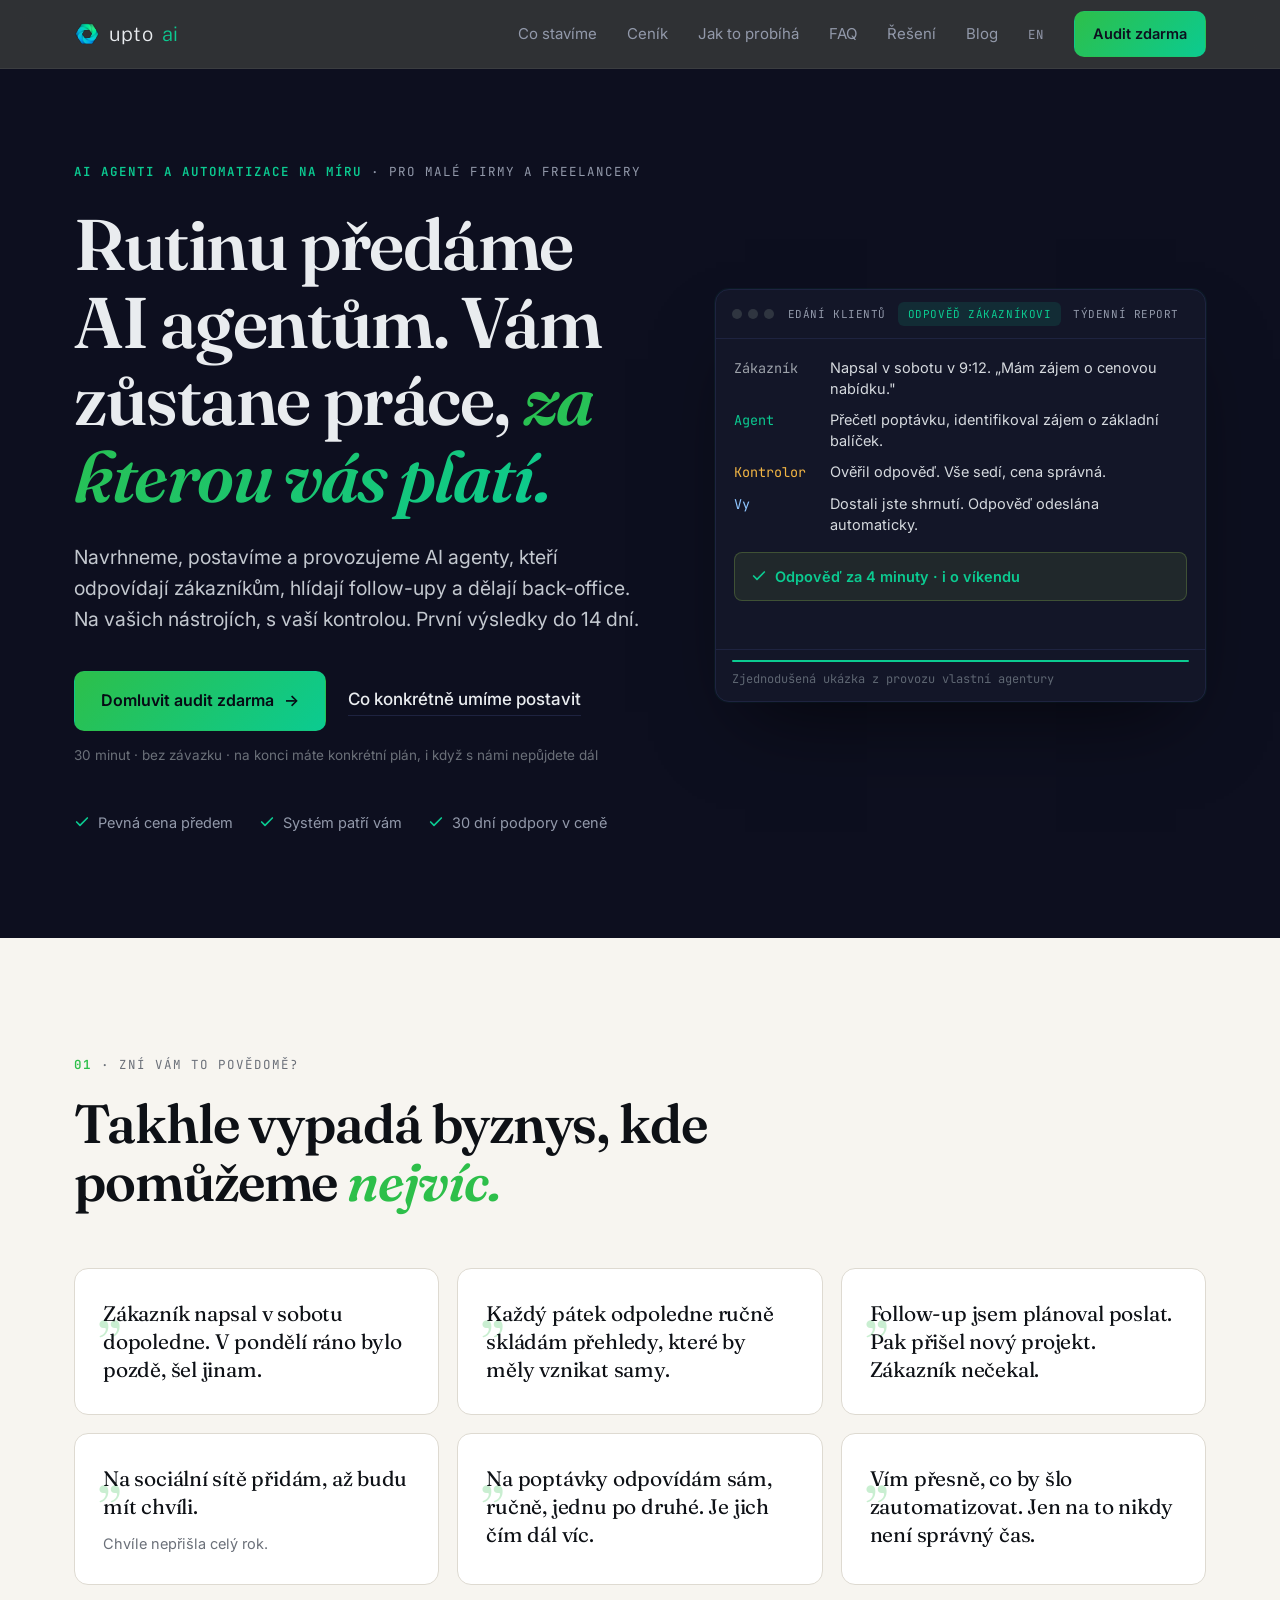
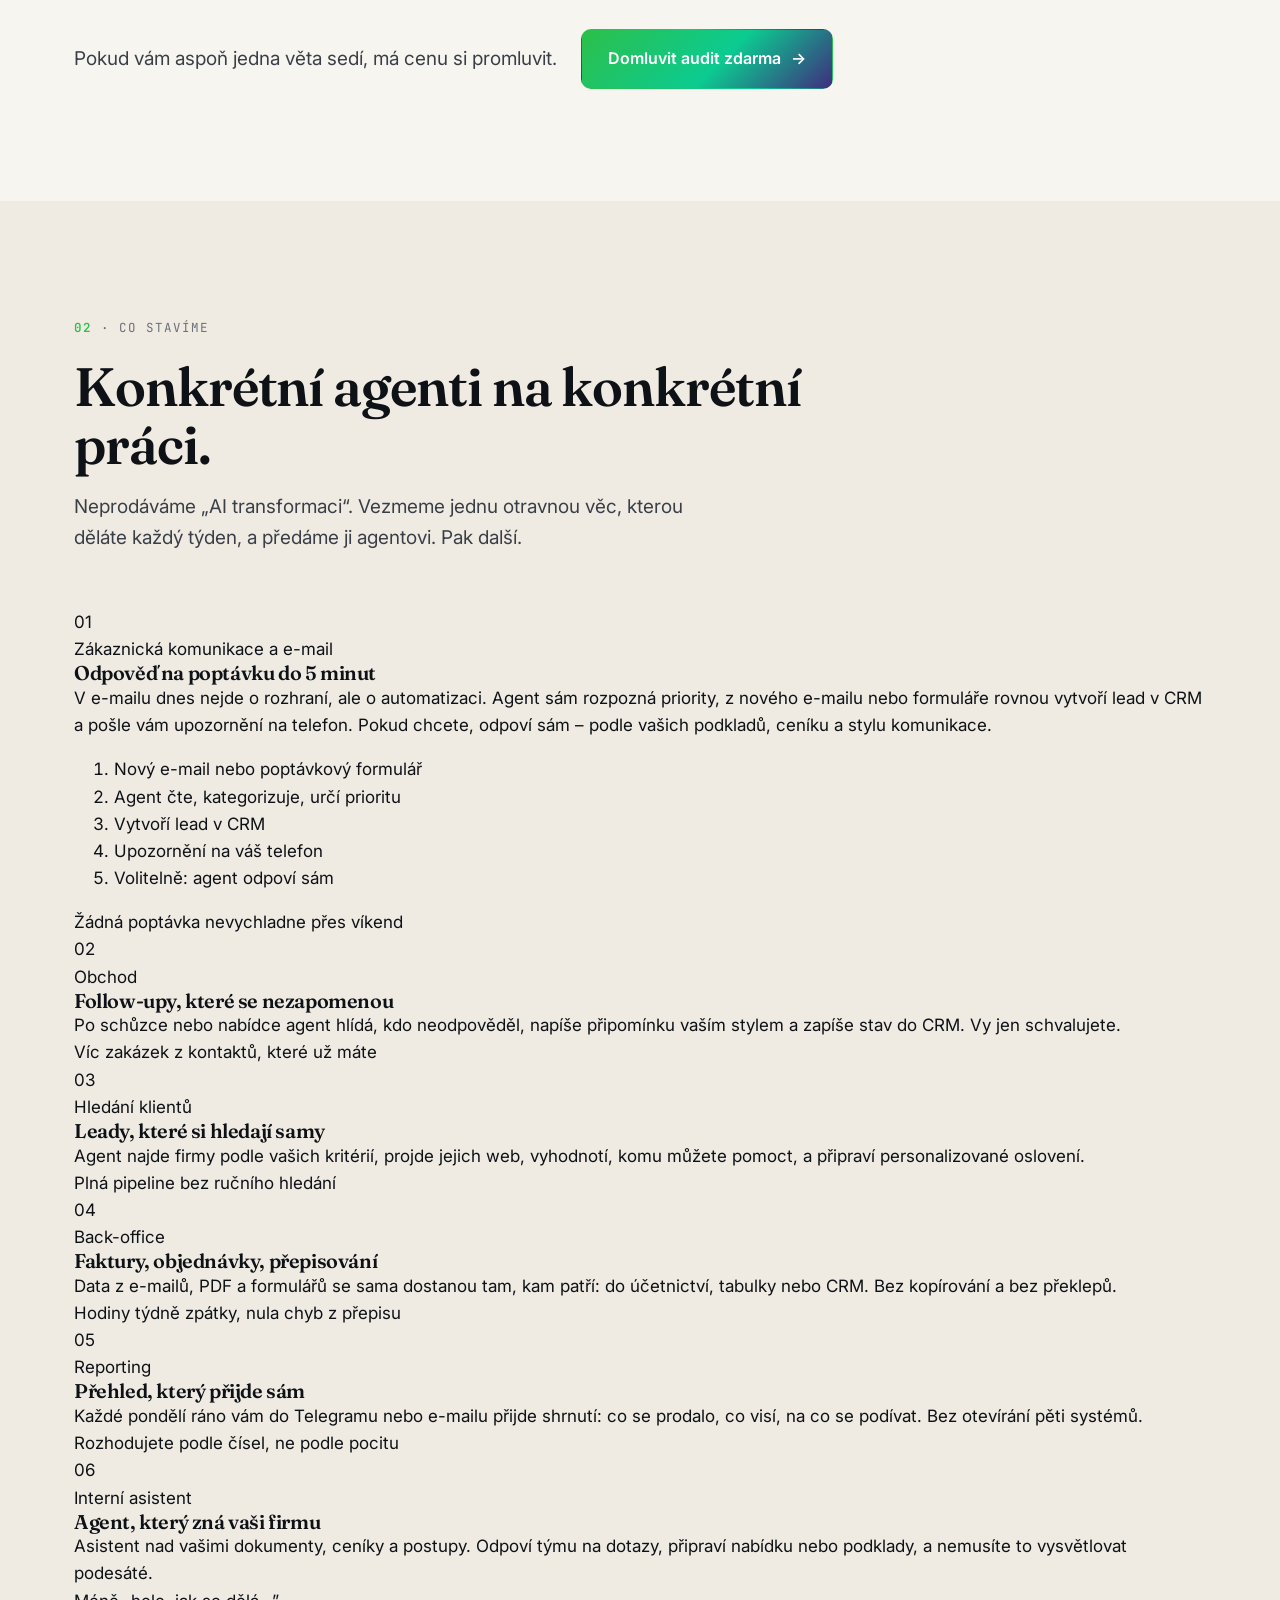
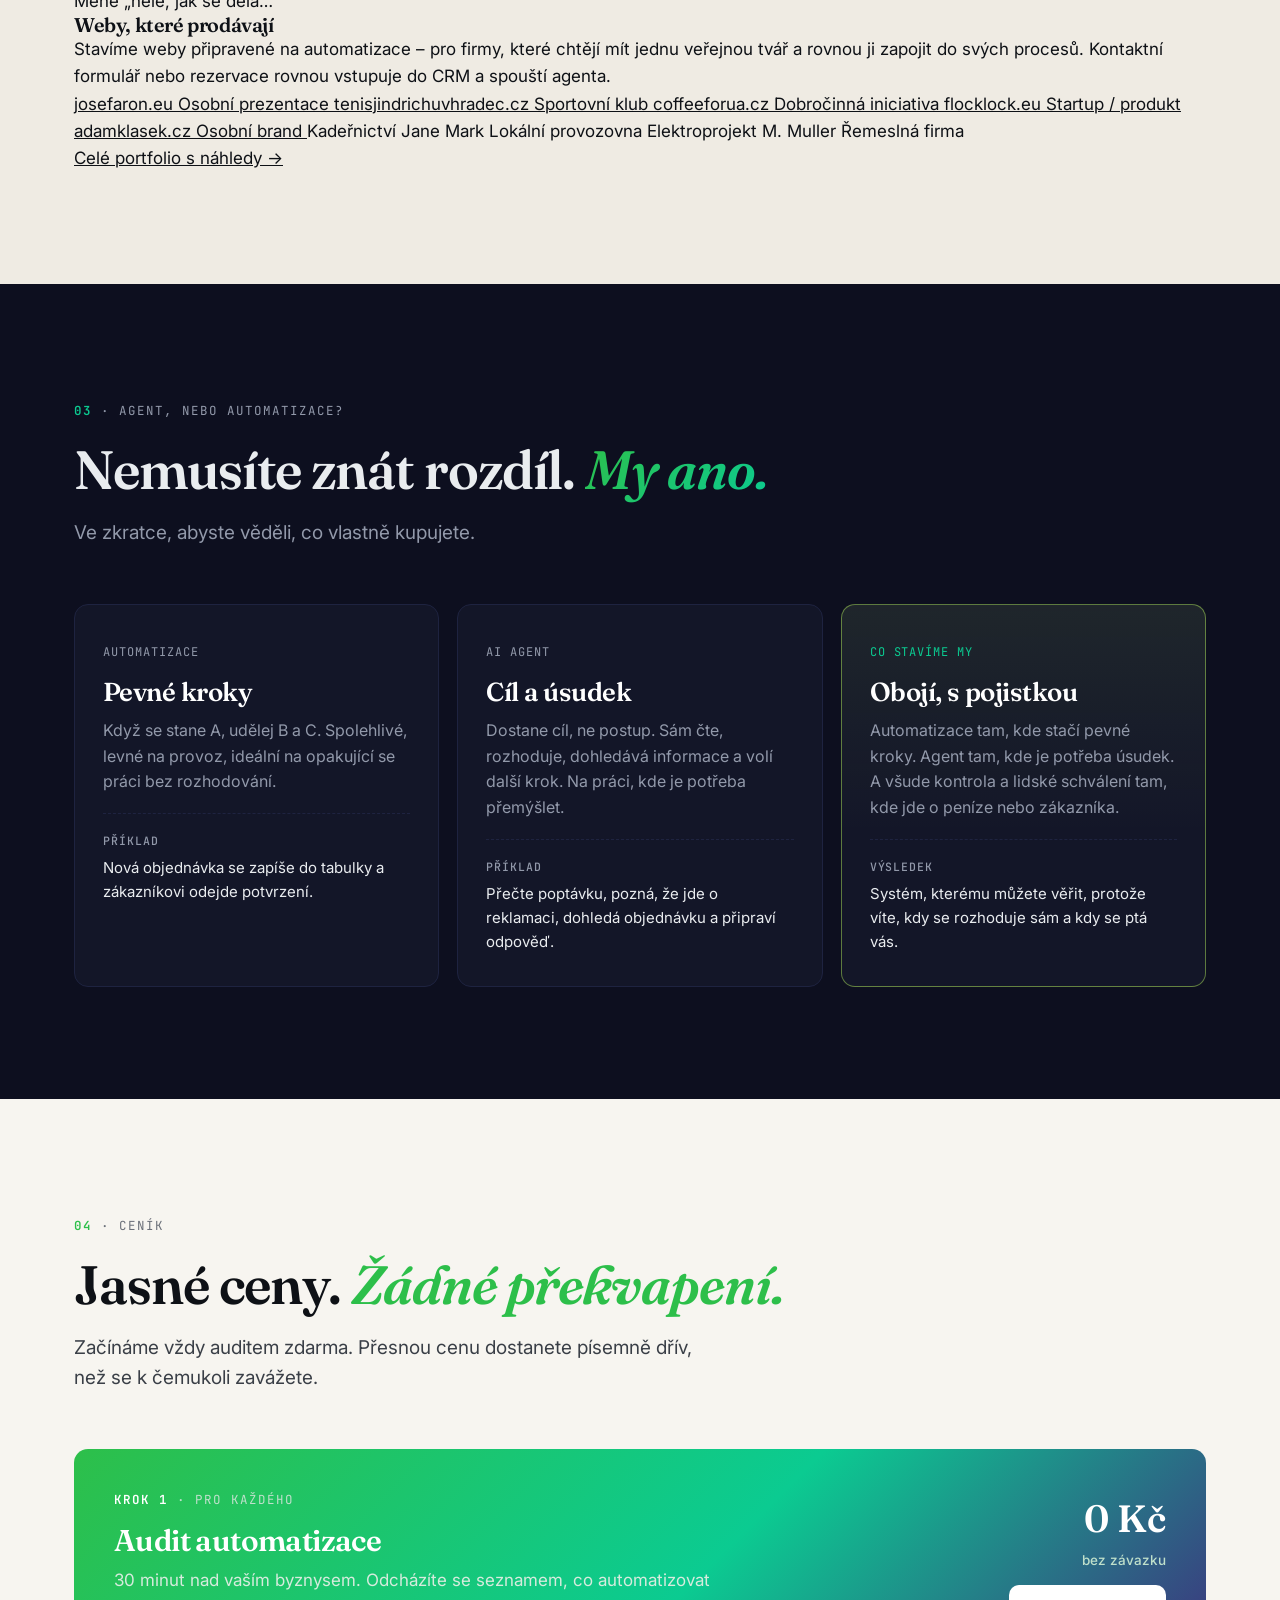
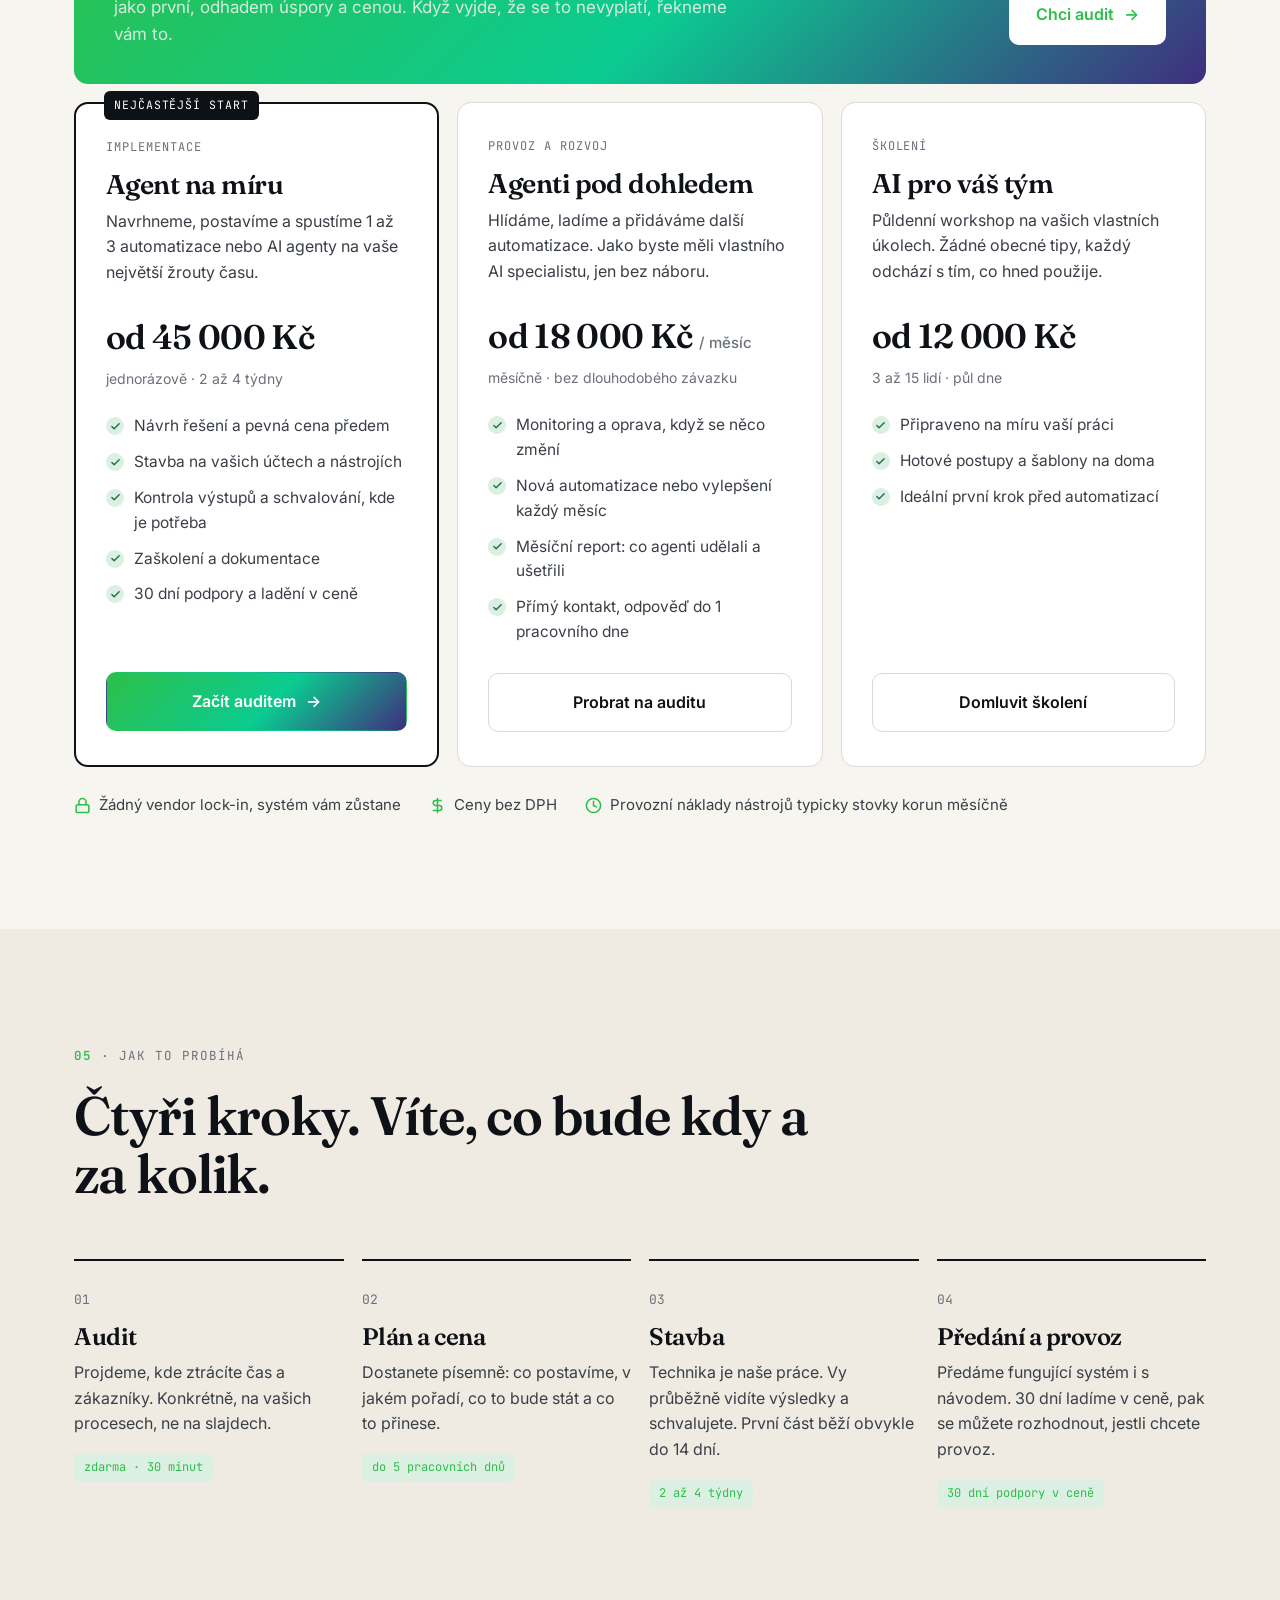
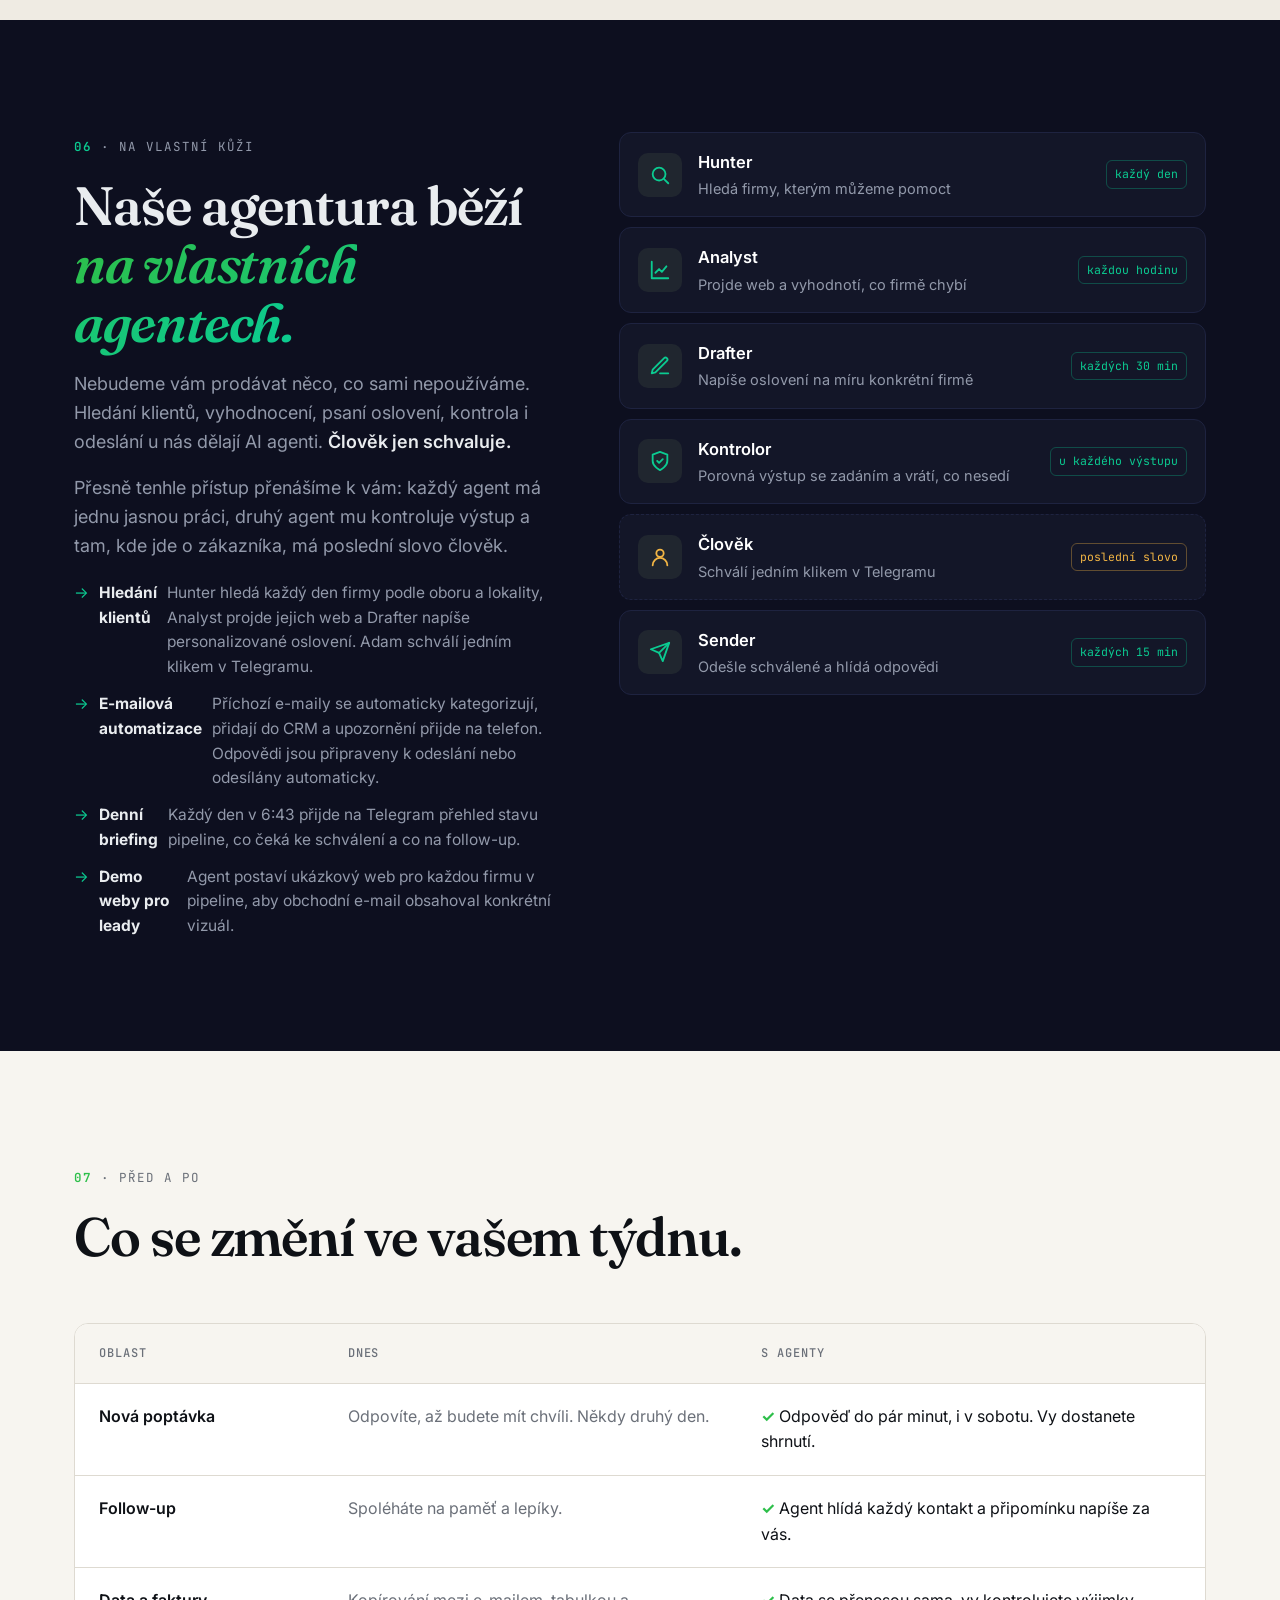
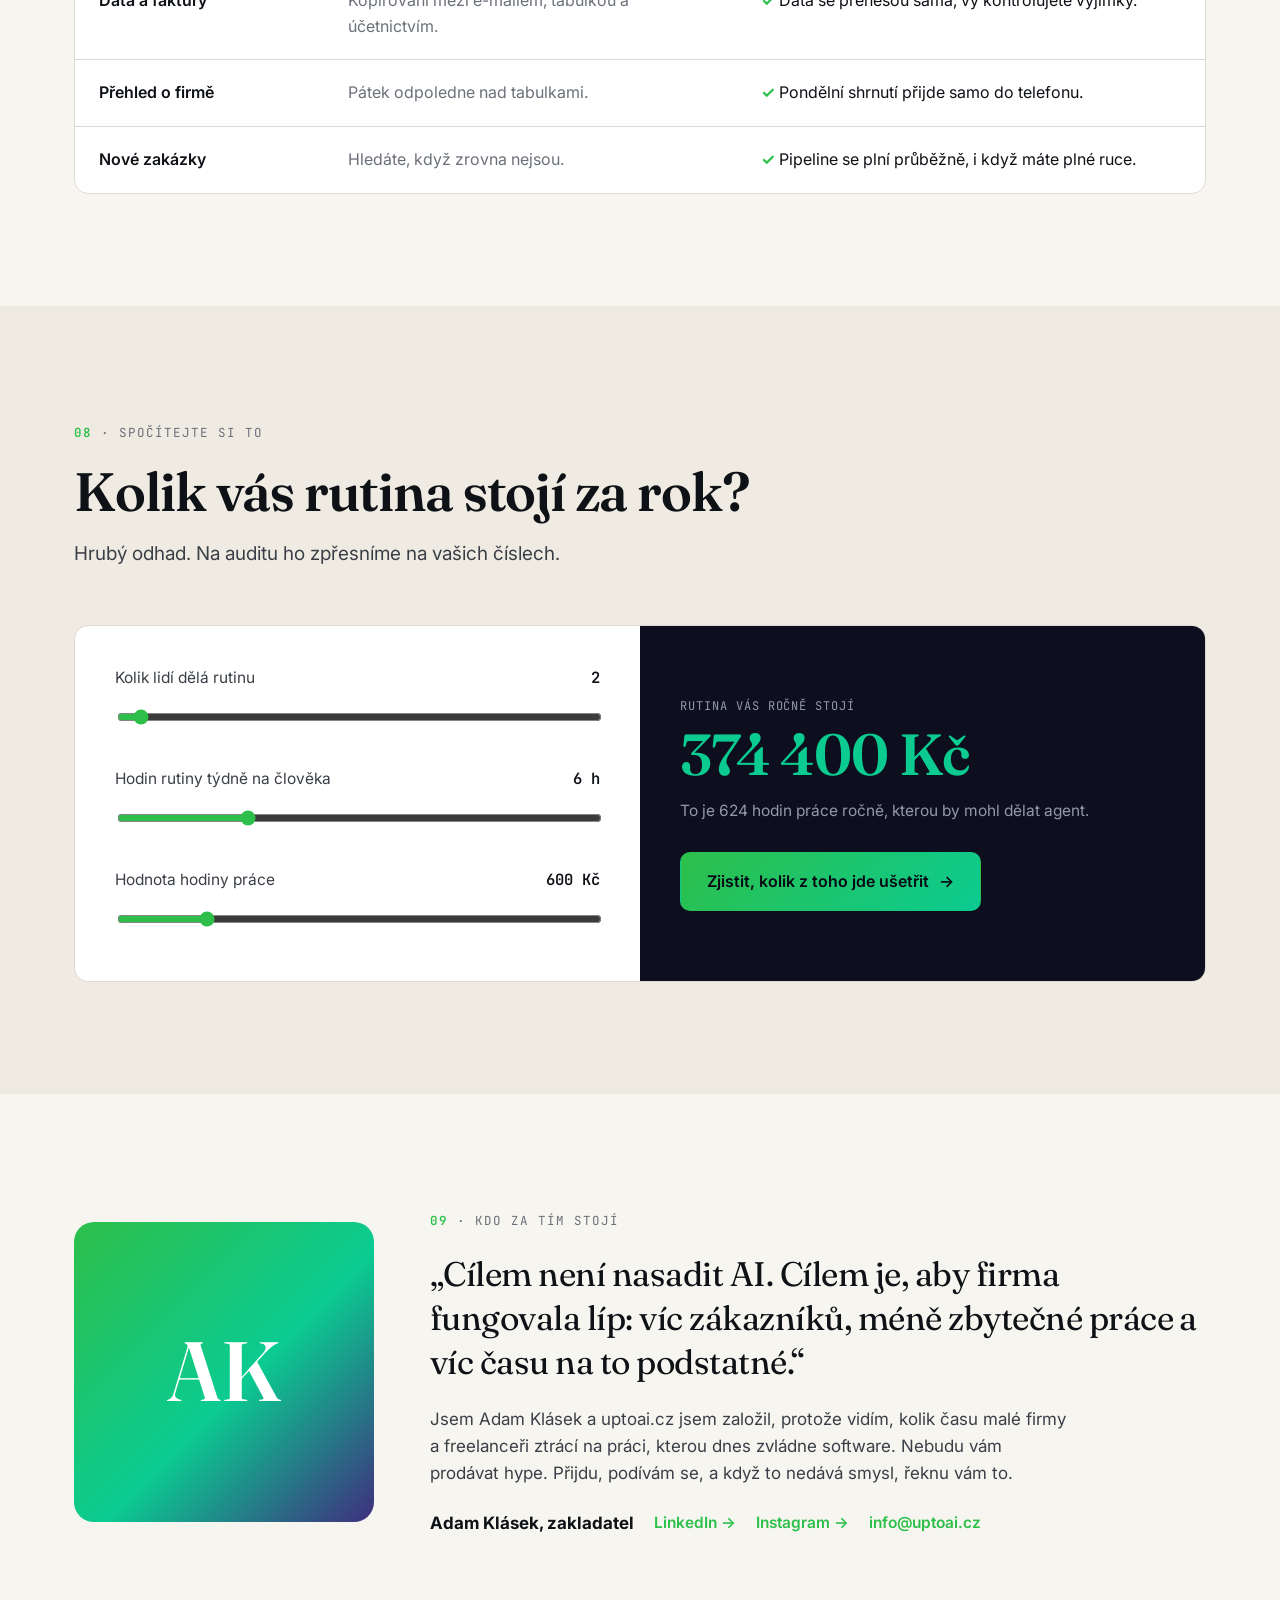
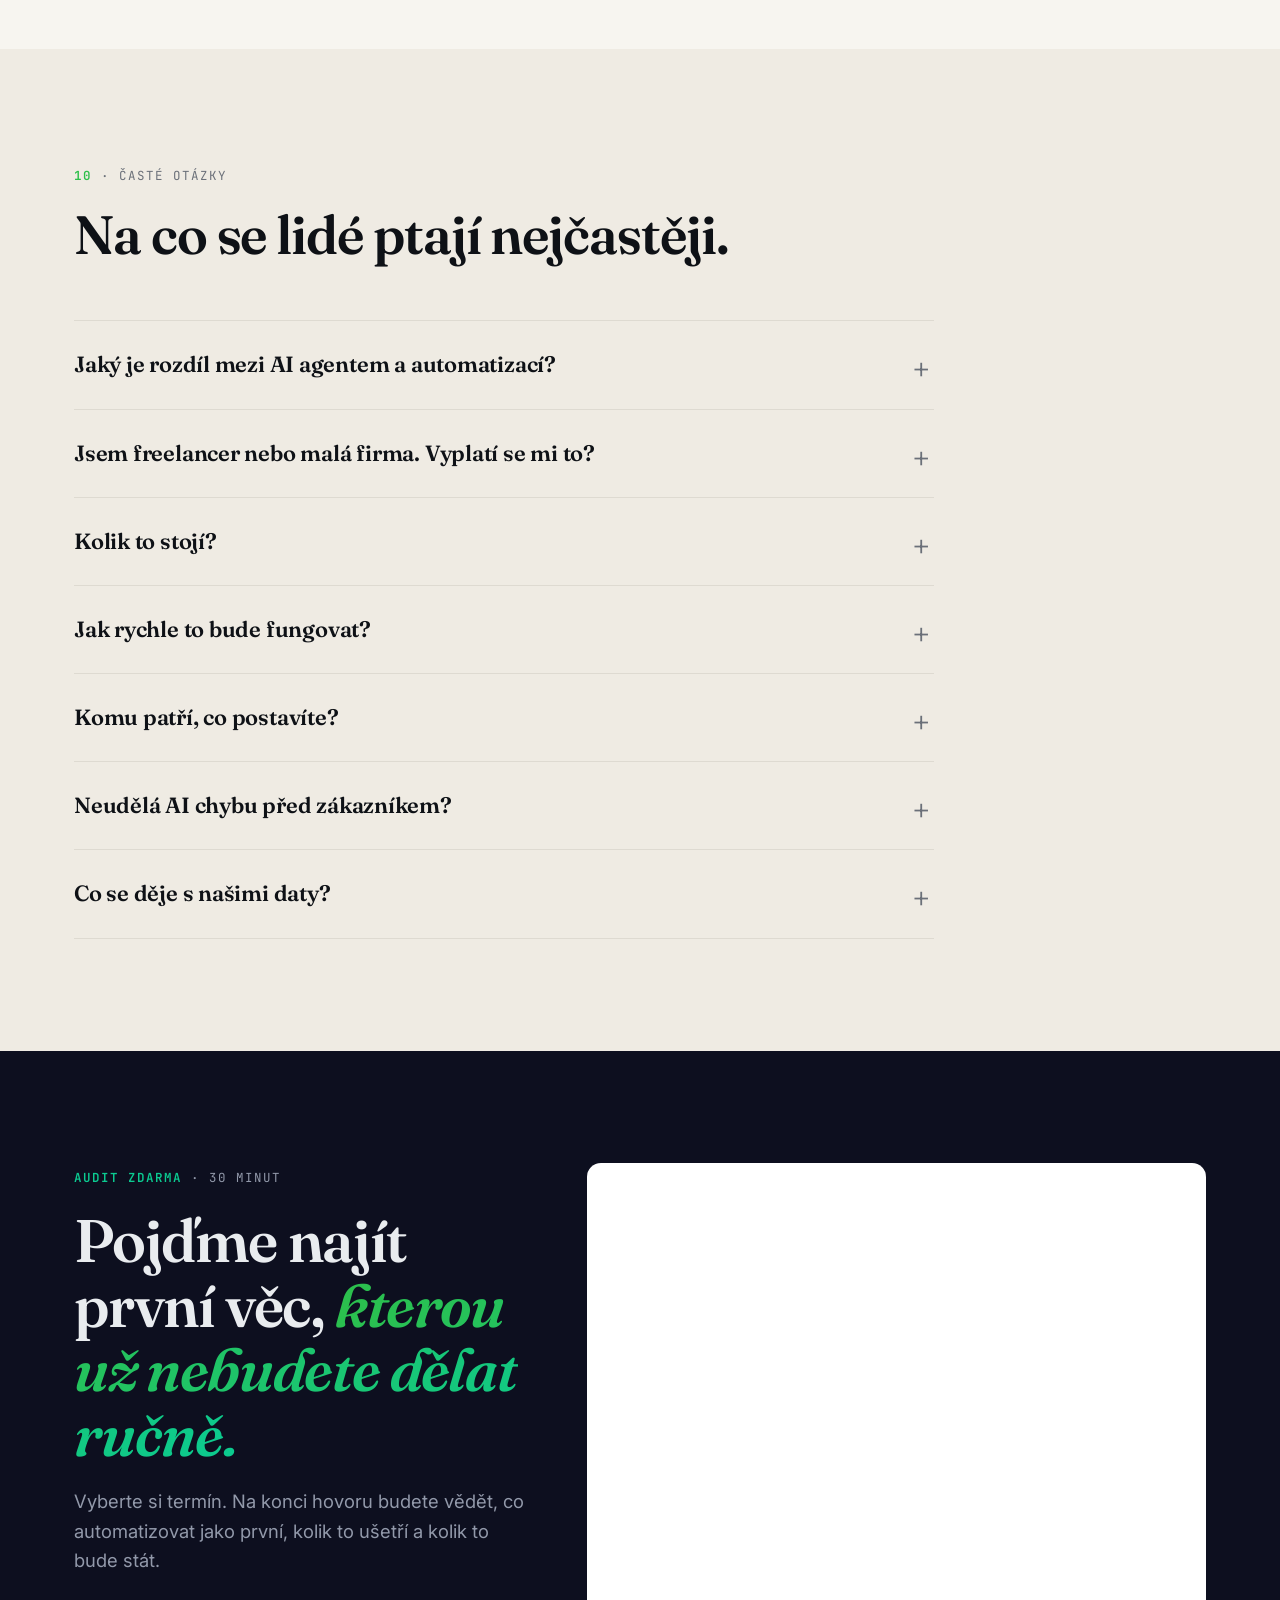
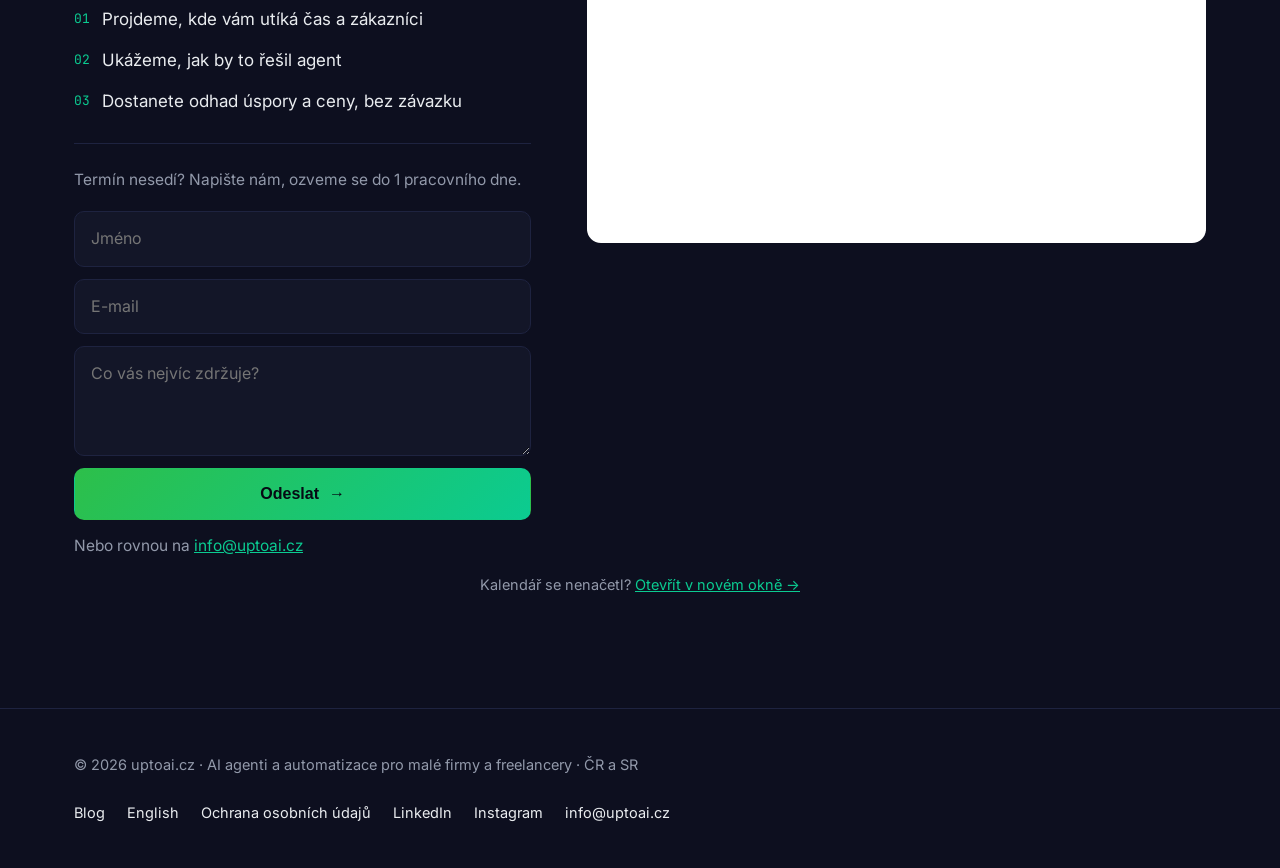
==== commit a4465769: "fix: cache-bust home.css to force browser reload of new styles Co-Authored-By: Claude Sonnet 4.6 <no" ====
--- a/index.html
+++ b/index.html
@@ -78,13 +78,13 @@
   <link rel="preconnect" href="https://fonts.googleapis.com">
   <link rel="preconnect" href="https://fonts.gstatic.com" crossorigin>
   <link href="https://fonts.googleapis.com/css2?family=Fraunces:ital,opsz,wght@0,9..144,400..700;1,9..144,400..700&family=Inter:wght@400;500;600;700&family=JetBrains+Mono:wght@400;500;600&family=Public+Sans:wght@200;300&display=swap" rel="stylesheet">
-  <link rel="stylesheet" href="/home.css">
+  <link rel="stylesheet" href="/home.css?v=20261111">
 </head>
 <body>
 
   <header class="nav" id="nav">
     <div class="wrap">
-      <a href="/" class="logo" aria-label="uptoai domů"><img src="/logo.svg" alt="" class="nav-logo-img"> upto<span>ai</span></a>
+      <a href="/" class="logo" aria-label="uptoai domů"><img src="/logo.svg" alt="" class="nav-logo-img" width="26" height="26"> upto<span>ai</span></a>
       <ul class="nav-links" id="navLinks">
         <li><a href="#co-stavime">Co stavíme</a></li>
         <li><a href="#cenik">Ceník</a></li>
--- a/home.css
+++ b/home.css
@@ -109,7 +109,7 @@
 .nav .wrap { display: flex; align-items: center; justify-content: space-between; height: 68px; }
 .logo { font-family: 'Public Sans', var(--sans); font-size: 20px; font-weight: 300; text-decoration: none; letter-spacing: 0.01em; display: flex; align-items: center; gap: 9px; color: var(--dark-text); }
 .logo span { color: var(--volt); font-weight: 300; }
-.nav-logo-img { height: 26px; width: 26px; display: block; flex-shrink: 0; }
+.nav-logo-img { height: 26px !important; width: 26px !important; min-width: 26px; display: block; flex-shrink: 0; }
 .nav-links { display: flex; gap: 30px; align-items: center; list-style: none; margin: 0; padding: 0; }
 .nav-links a { text-decoration: none; font-size: 15px; color: var(--dark-muted); transition: color .15s; }
 .nav-links a:hover { color: #fff; }
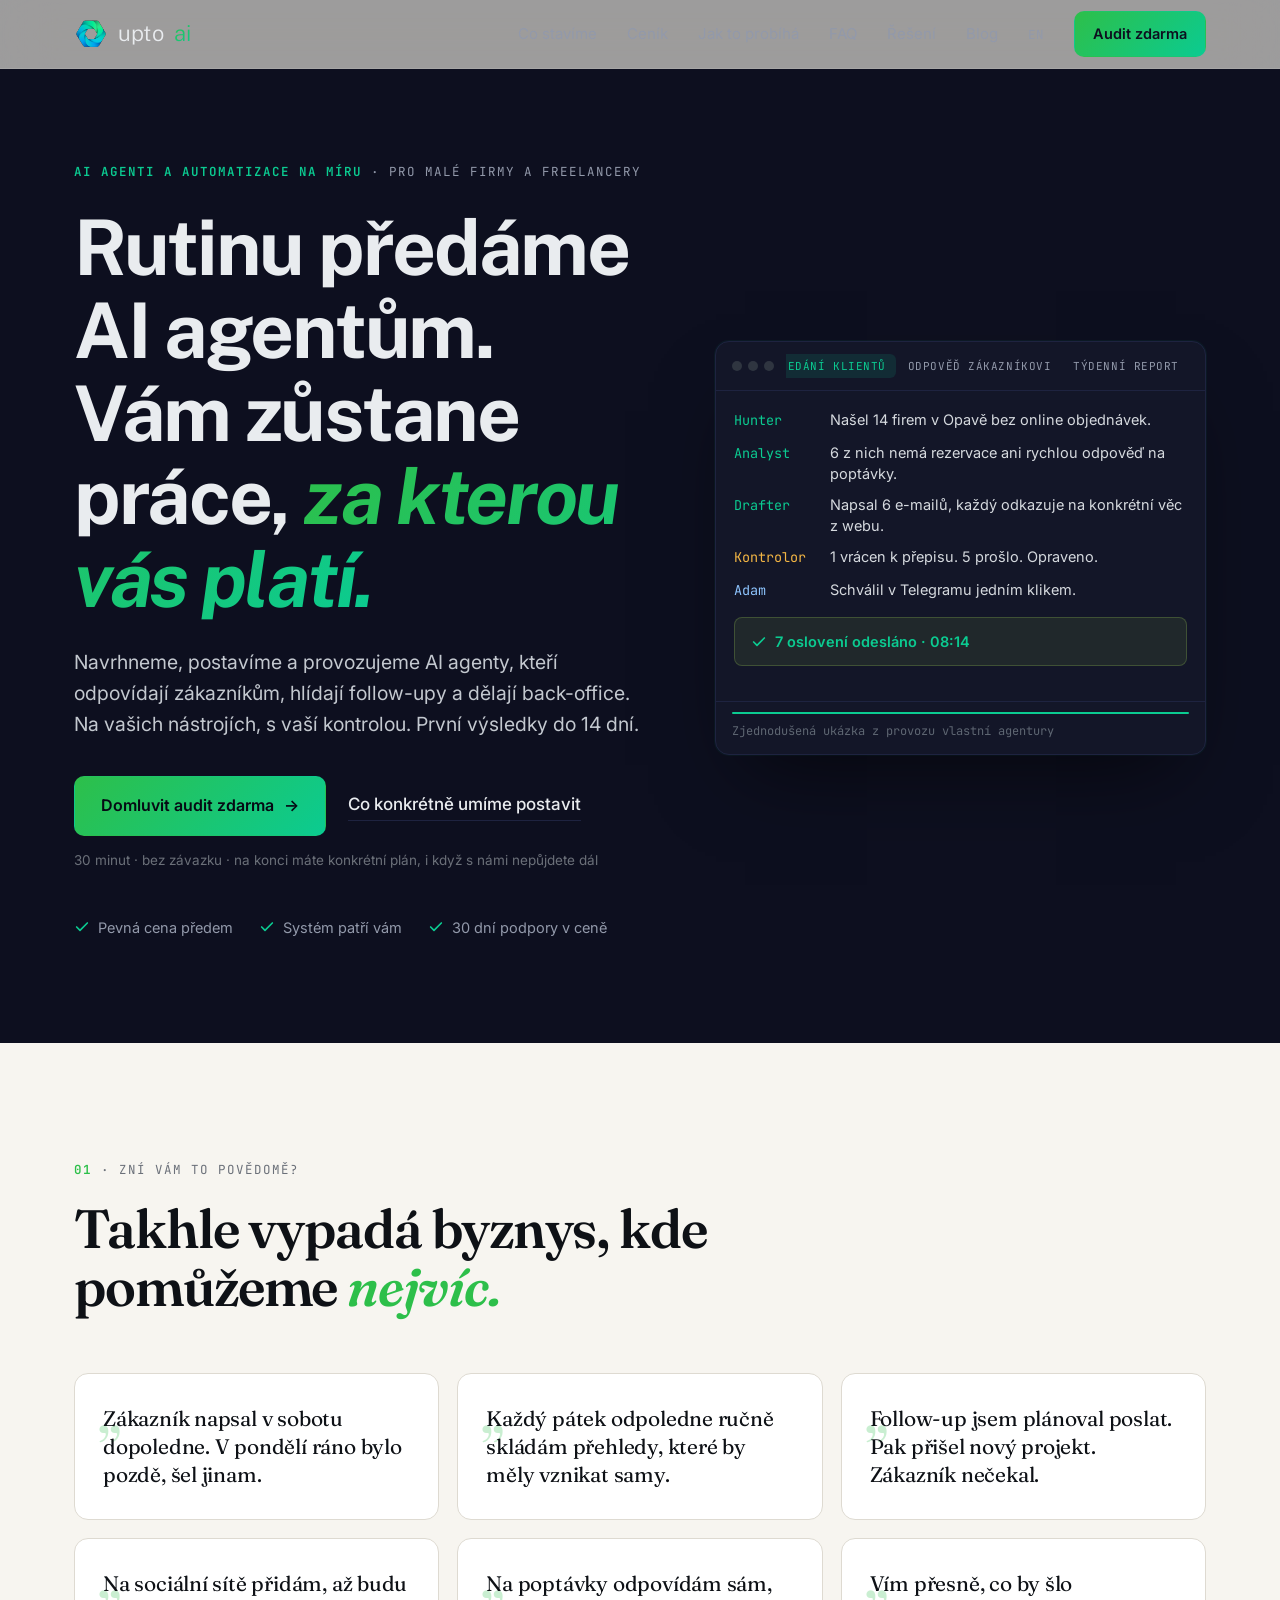
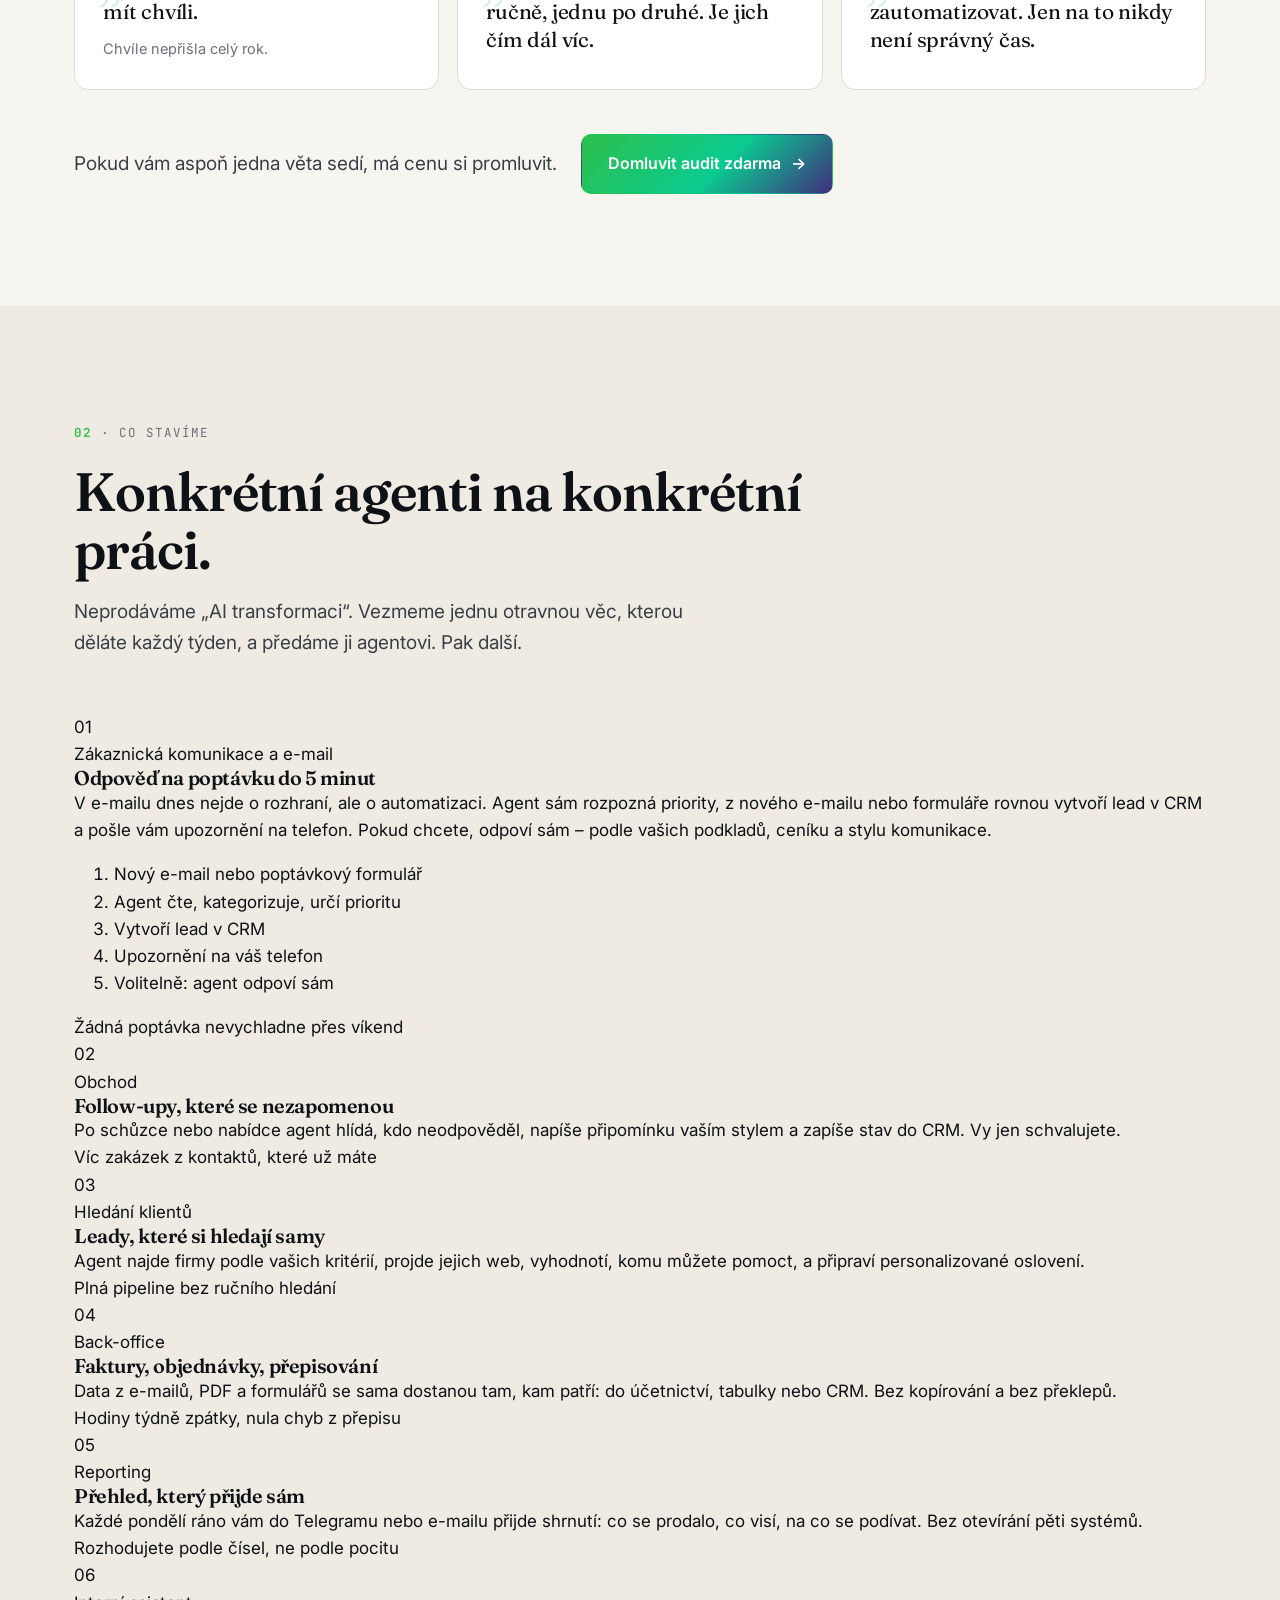
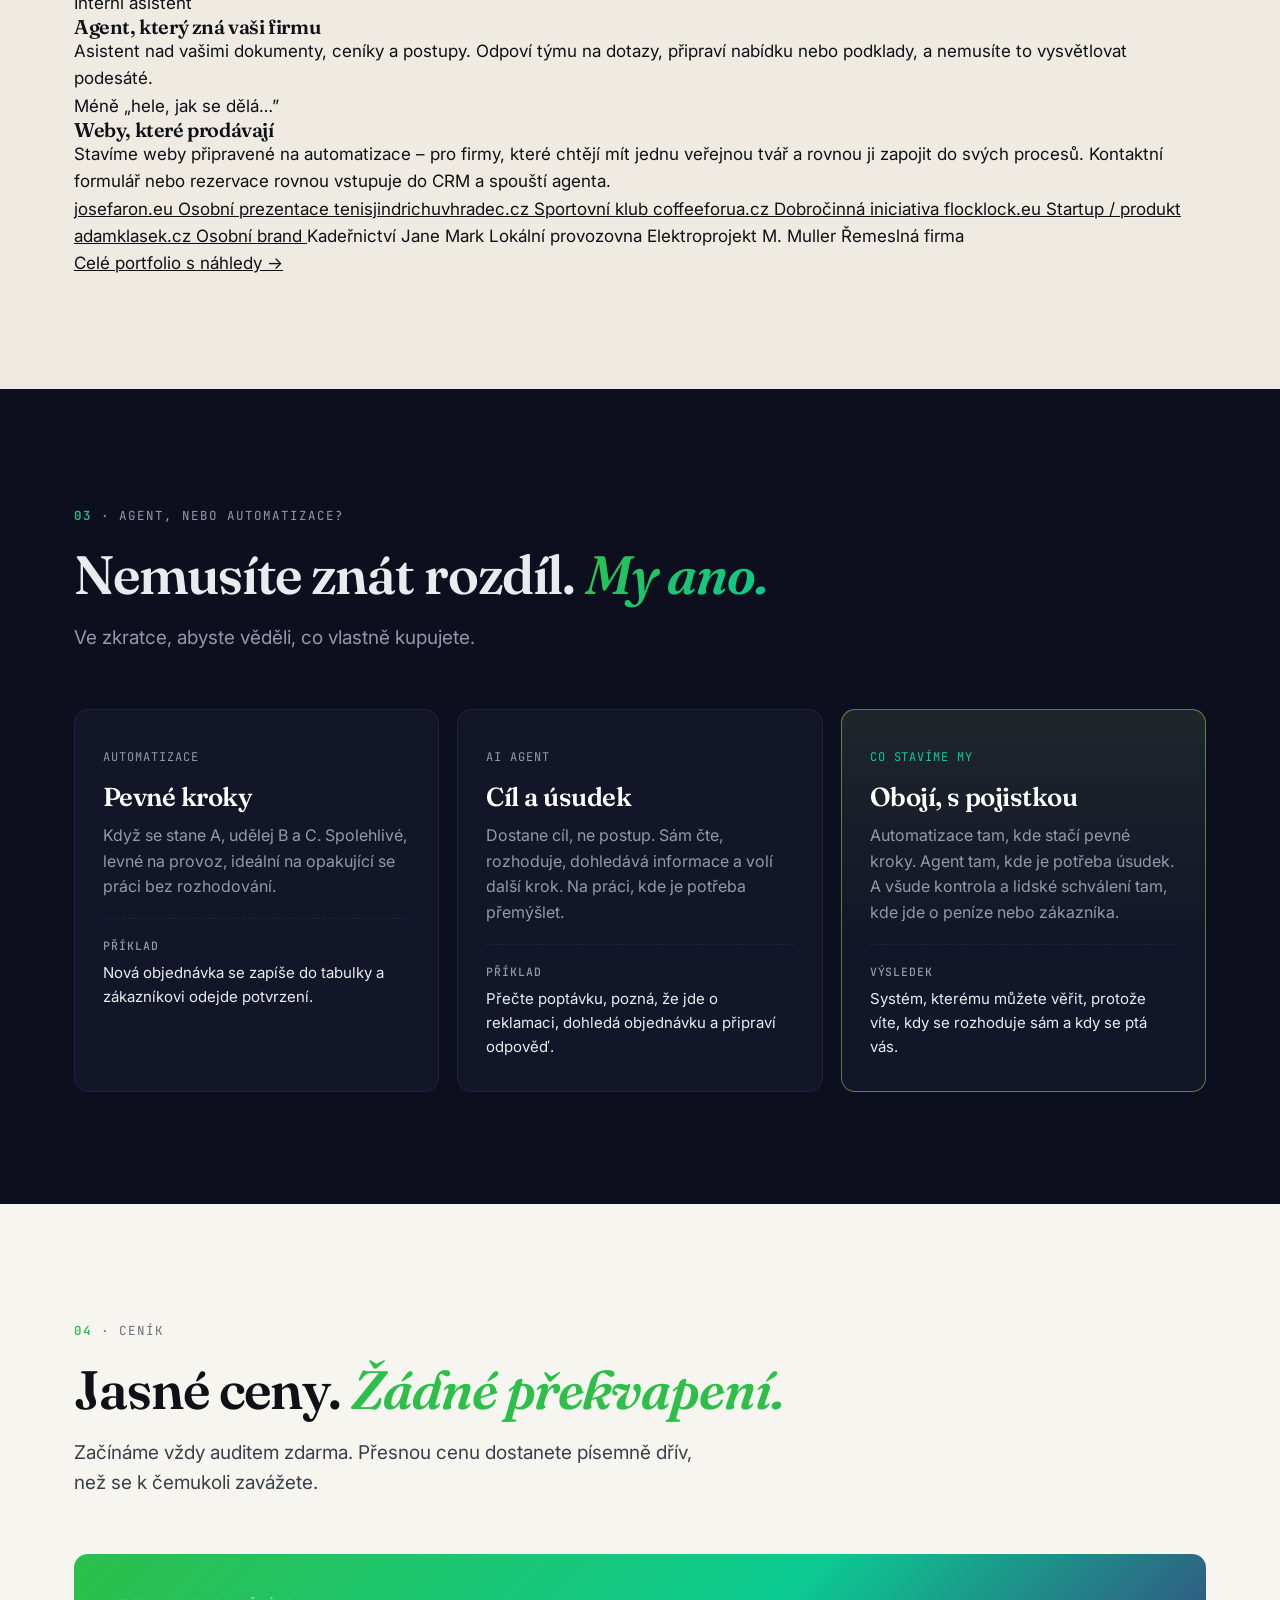
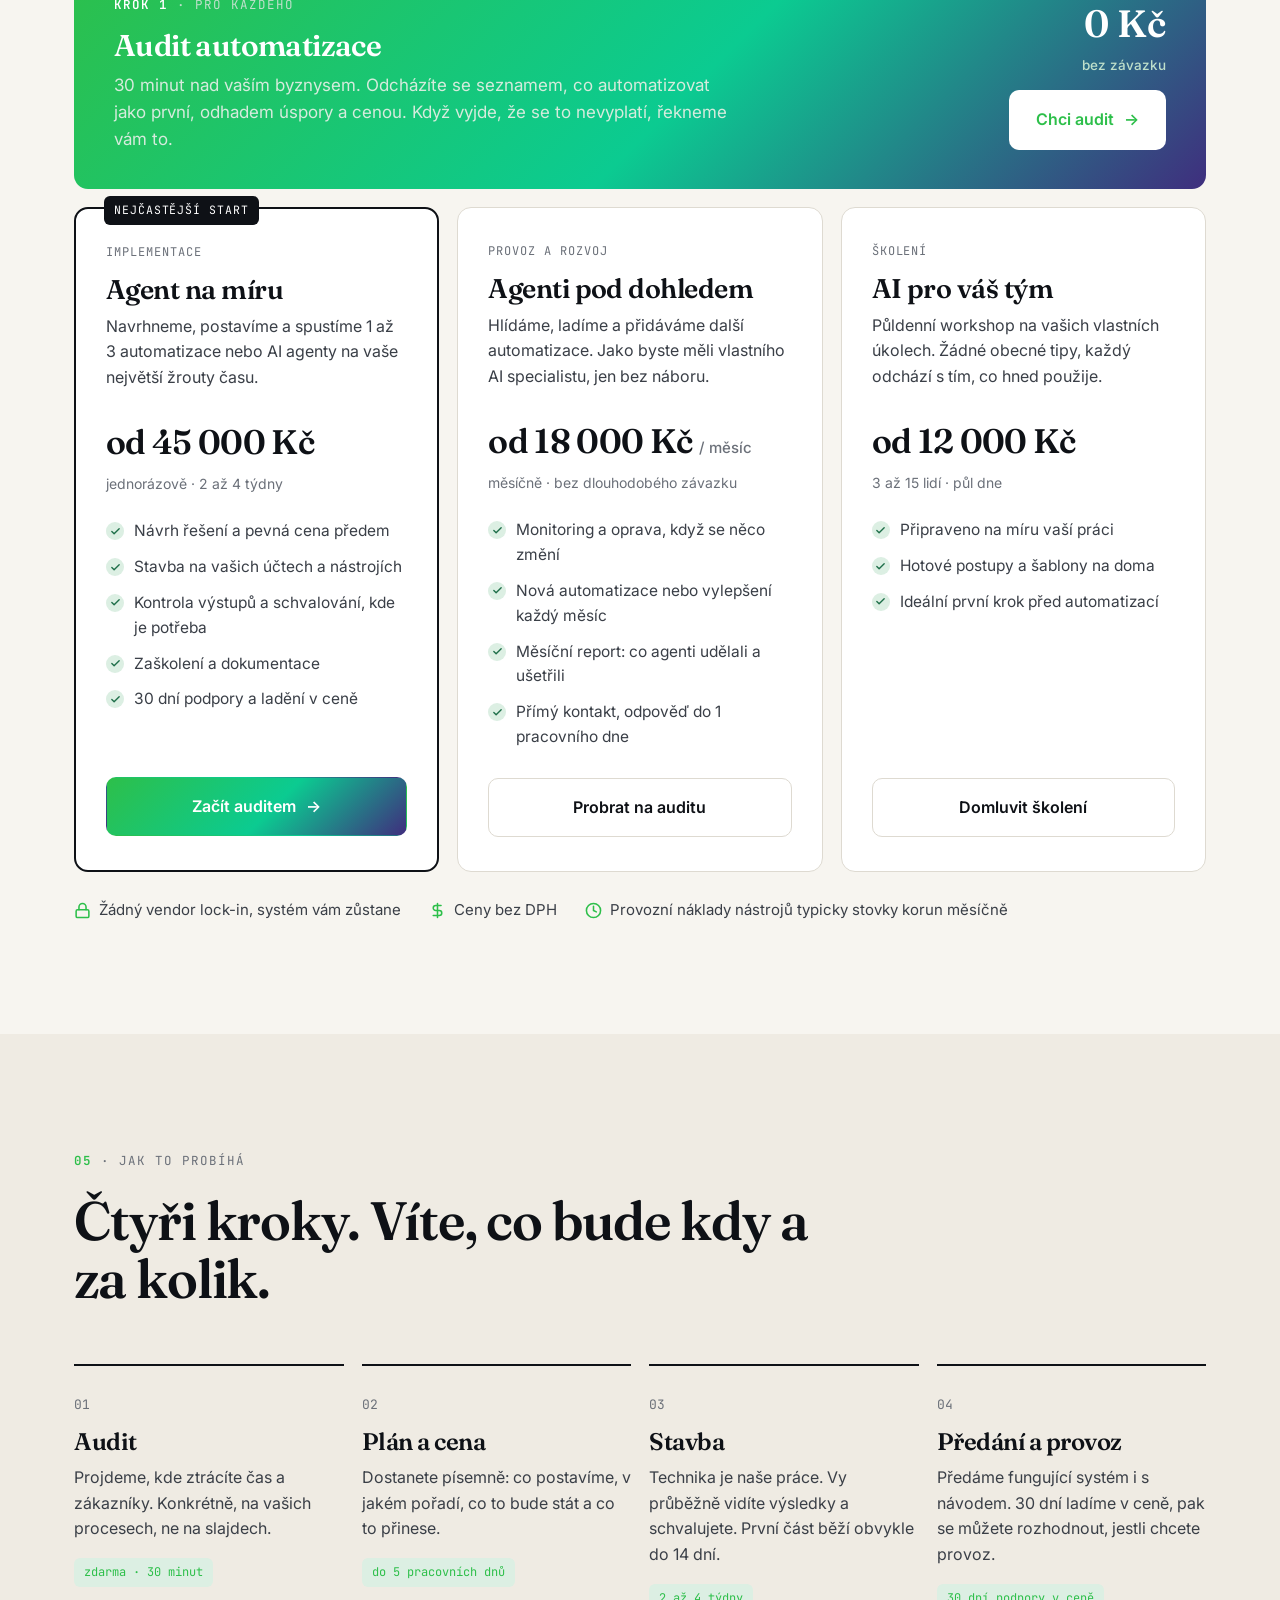
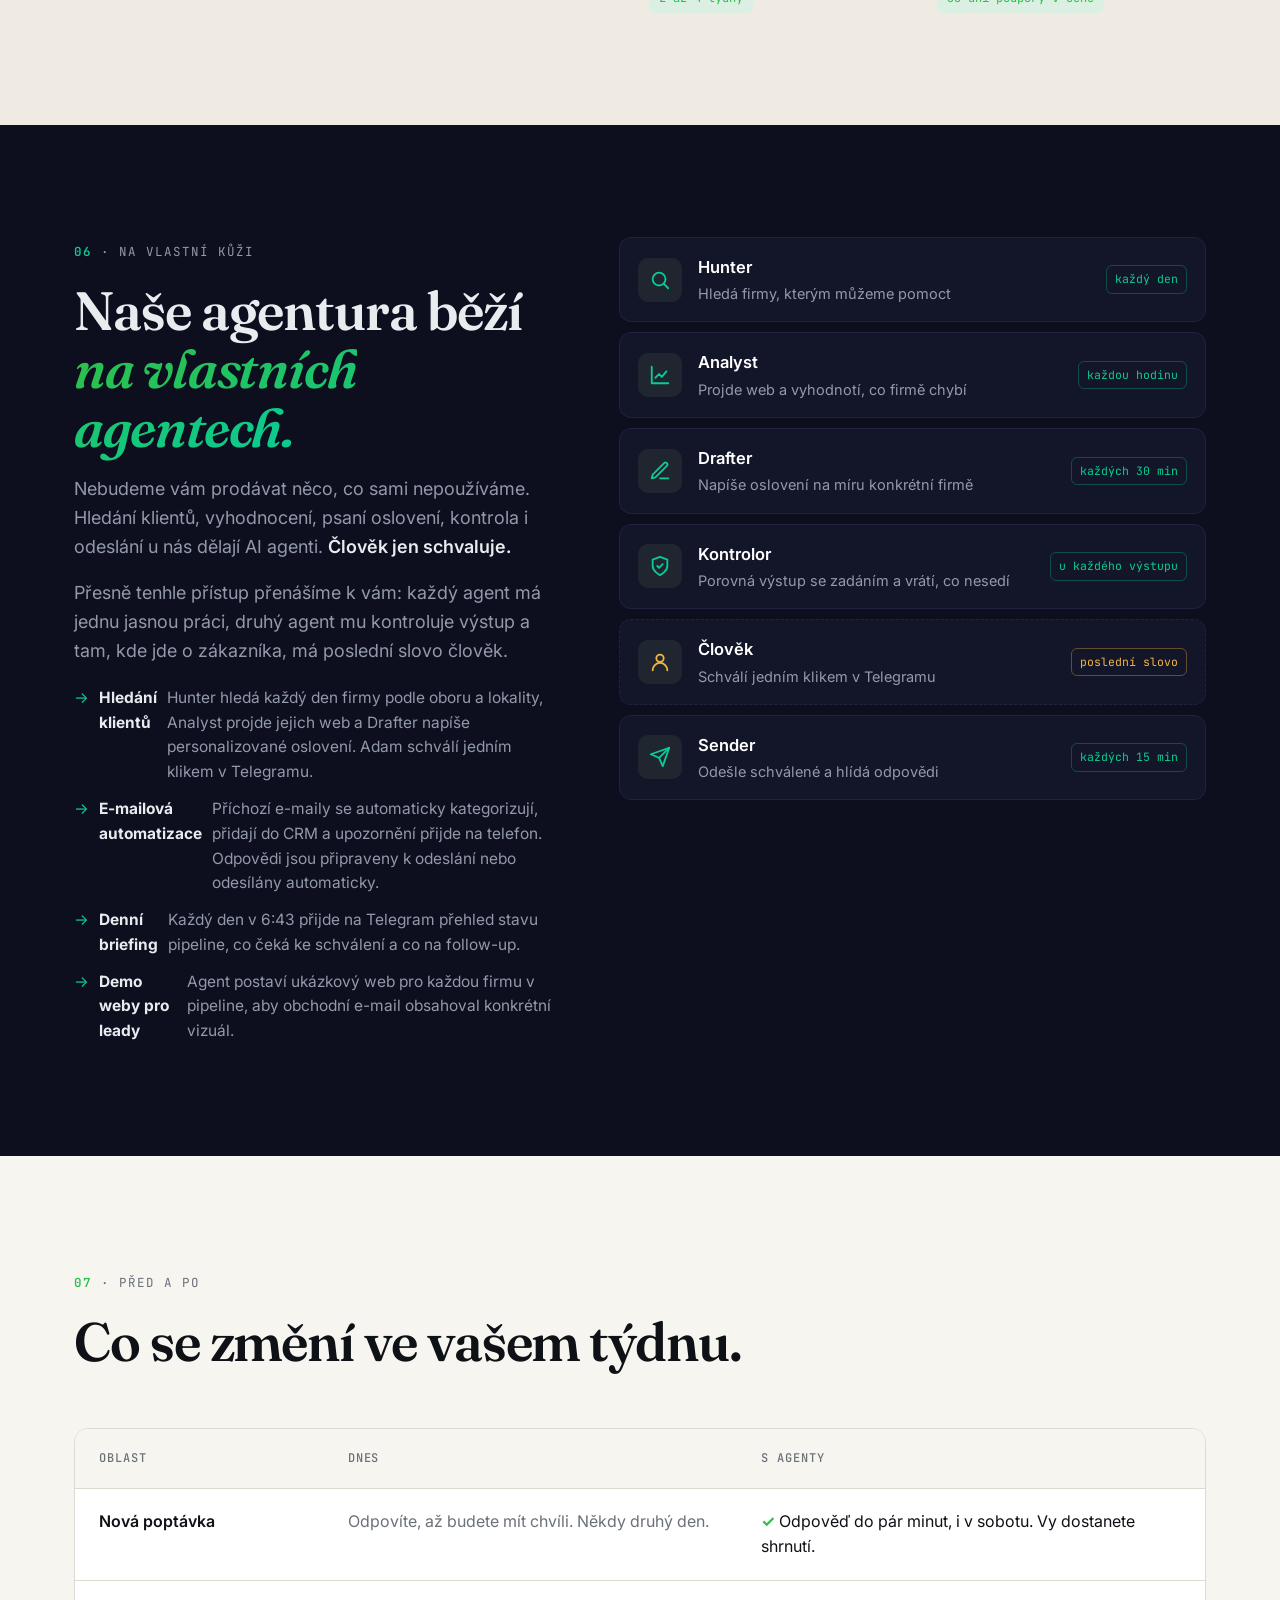
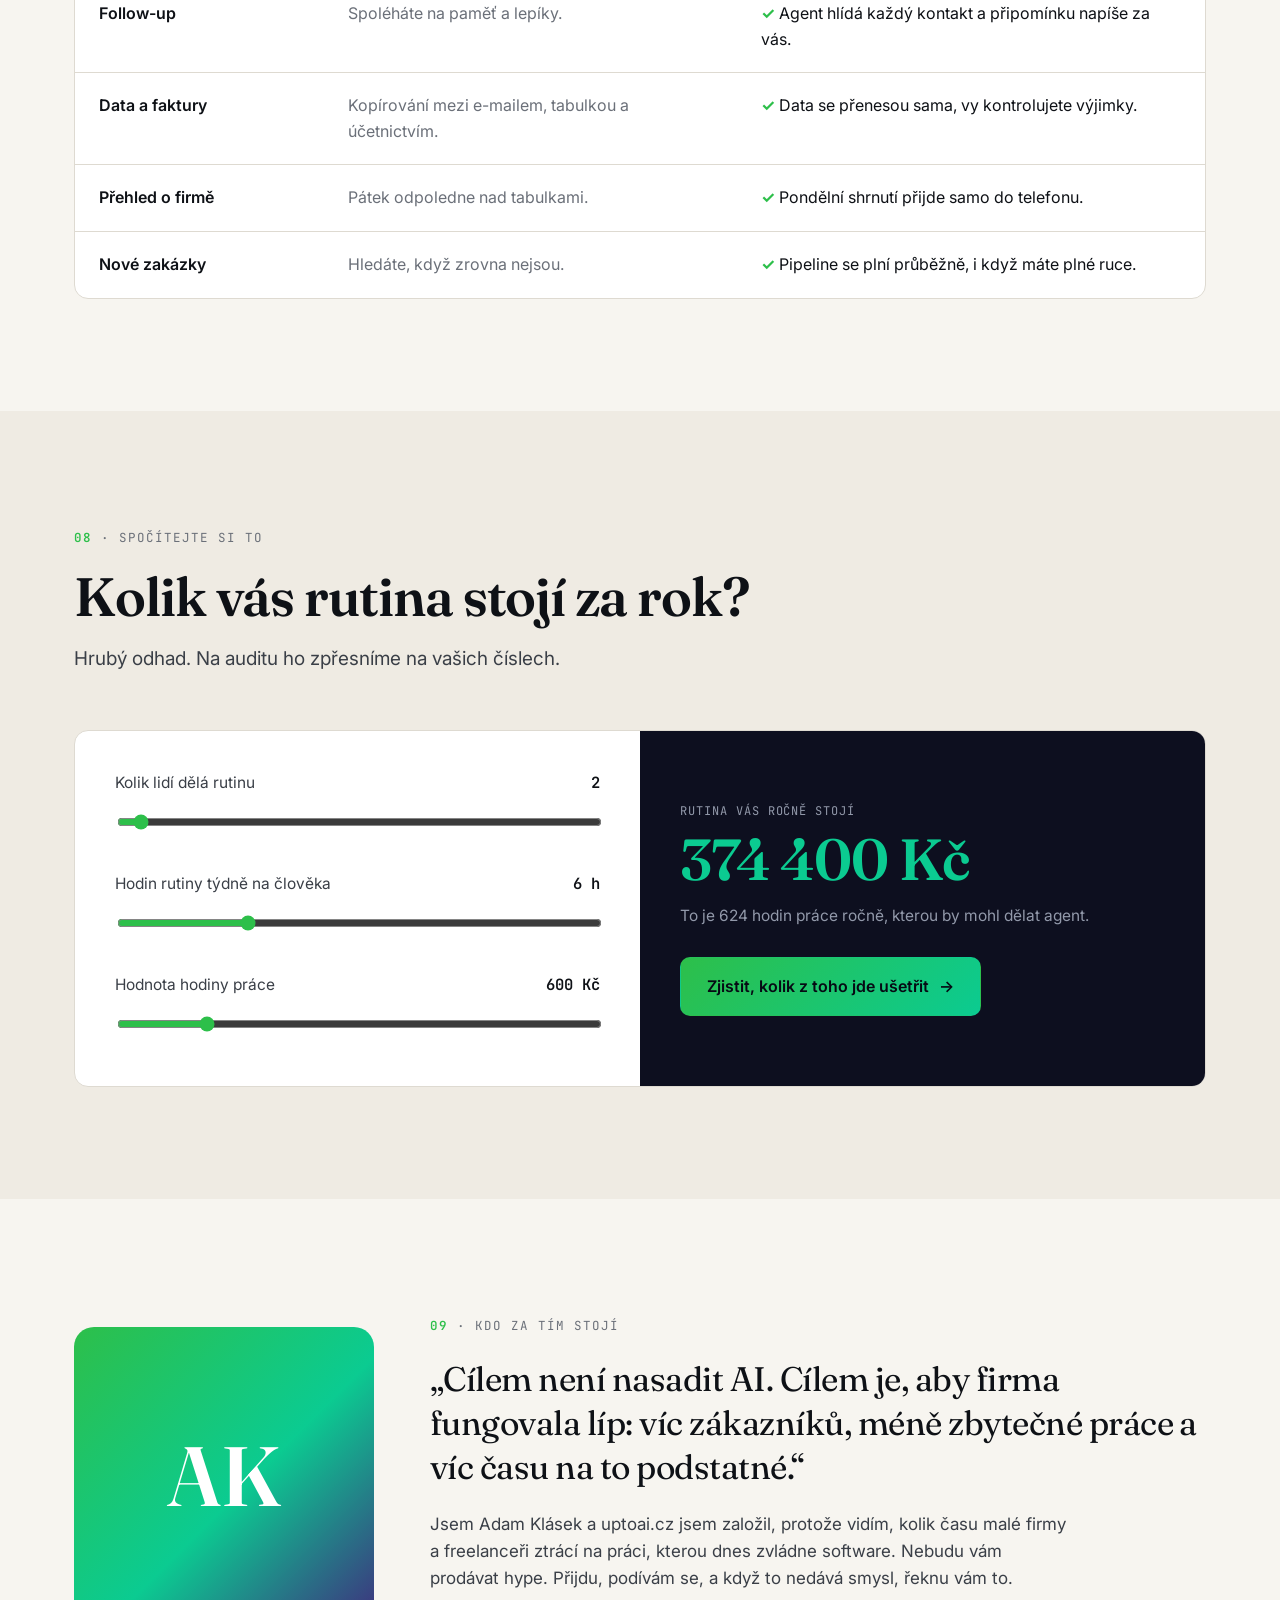
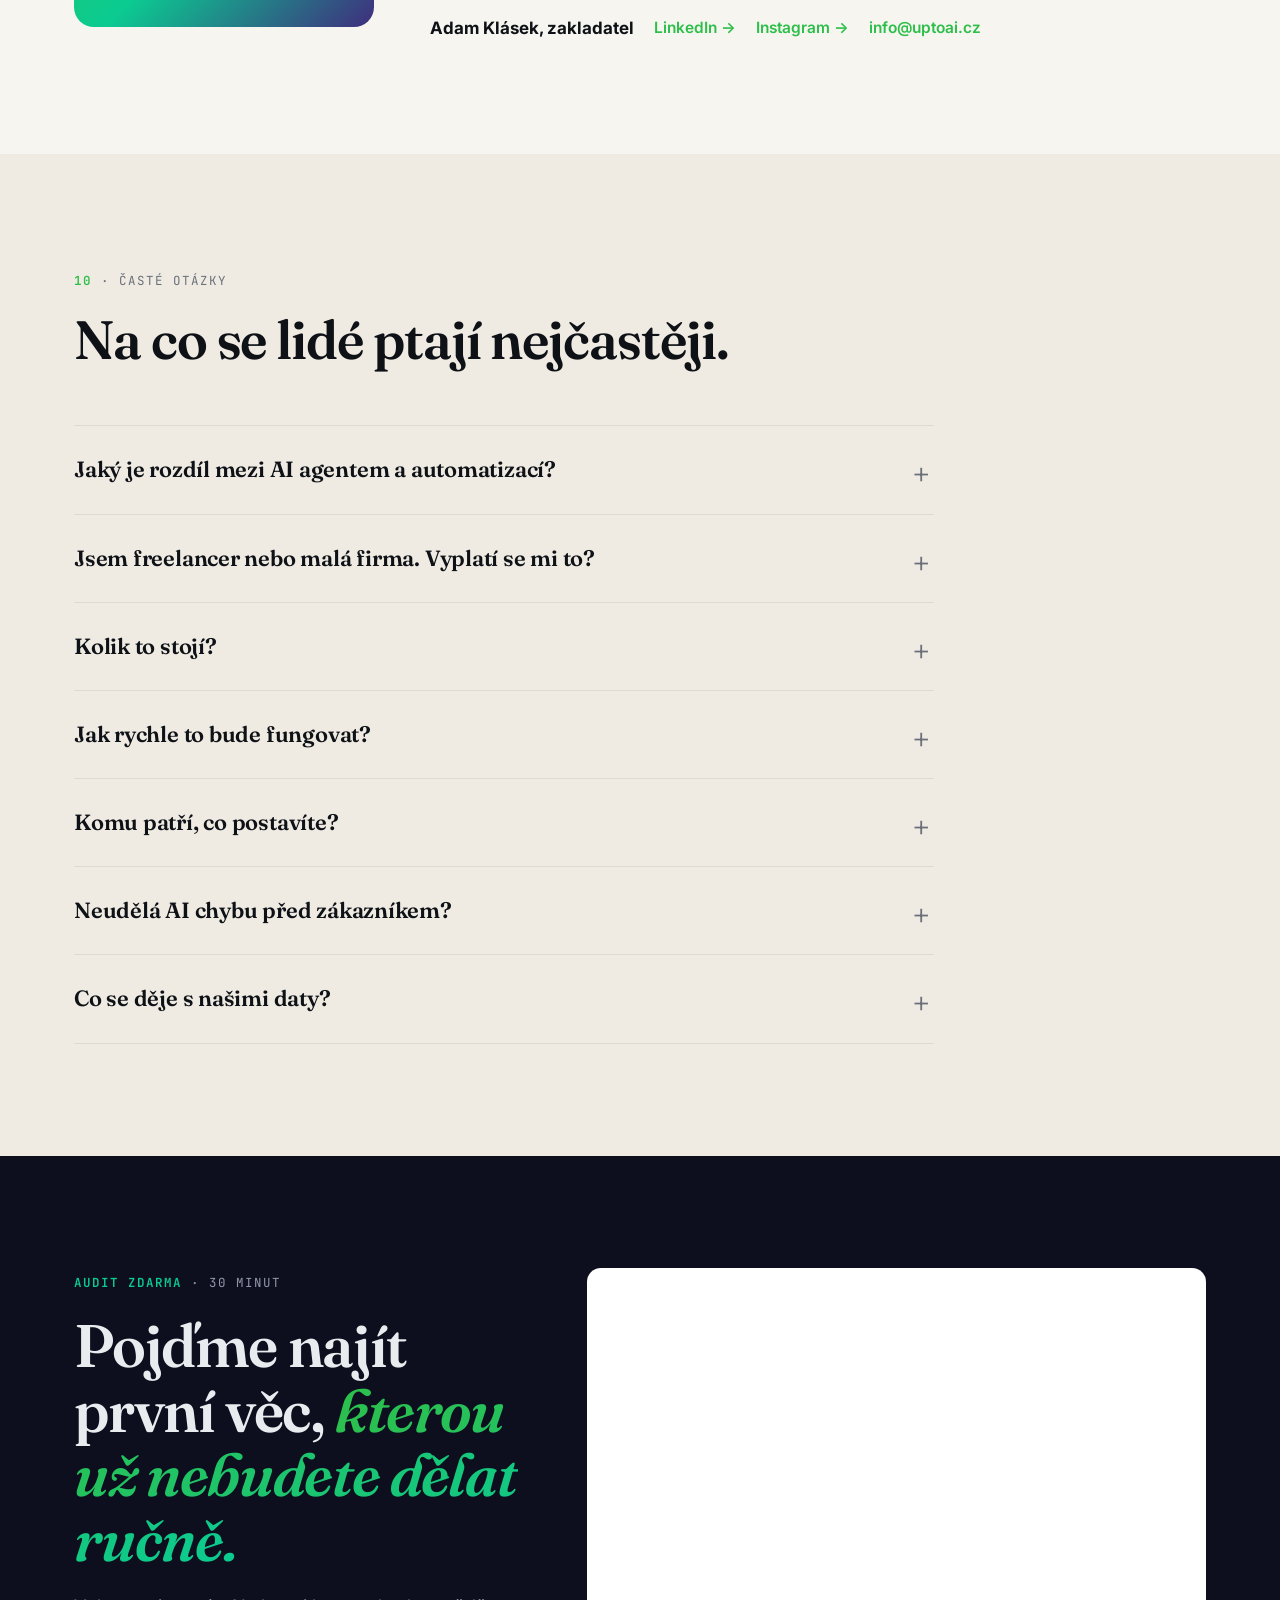
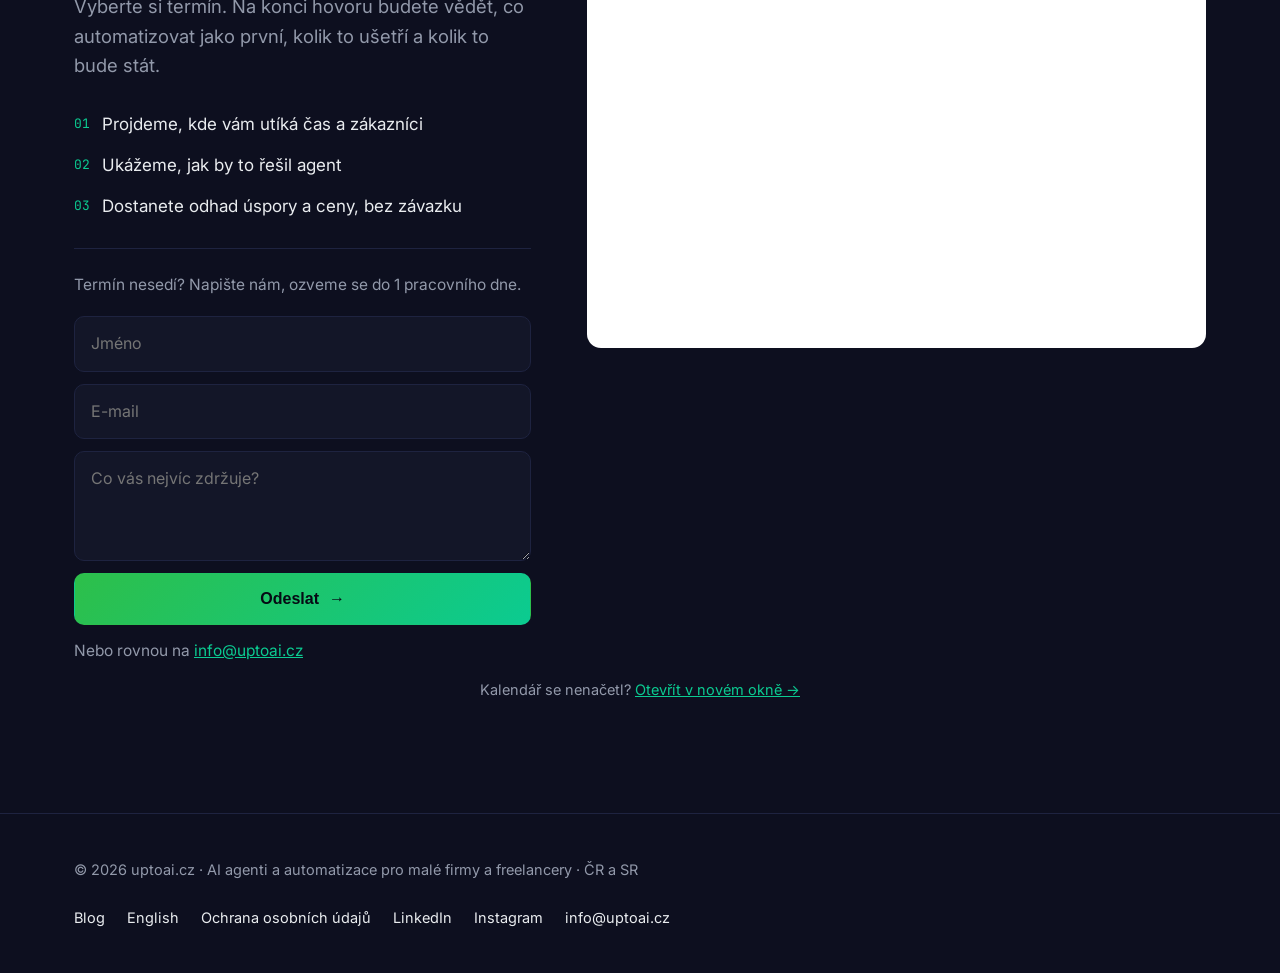
==== commit ea2985de: "Nav: glass effect, logo fix (row layout, gradient ai, bigger), hero h1 modern font, nav links gradie" ====
--- a/index.html
+++ b/index.html
@@ -77,8 +77,8 @@
   </script>
   <link rel="preconnect" href="https://fonts.googleapis.com">
   <link rel="preconnect" href="https://fonts.gstatic.com" crossorigin>
-  <link href="https://fonts.googleapis.com/css2?family=Fraunces:ital,opsz,wght@0,9..144,400..700;1,9..144,400..700&family=Inter:wght@400;500;600;700&family=JetBrains+Mono:wght@400;500;600&family=Public+Sans:wght@200;300&display=swap" rel="stylesheet">
-  <link rel="stylesheet" href="/home.css?v=20261111">
+  <link href="https://fonts.googleapis.com/css2?family=Fraunces:ital,opsz,wght@0,9..144,400..700;1,9..144,400..700&family=Inter:wght@400;500;600;700&family=JetBrains+Mono:wght@400;500;600&family=Public+Sans:wght@200;300;600;700&display=swap" rel="stylesheet">
+  <link rel="stylesheet" href="/home.css?v=20261111c">
 </head>
 <body>
 
--- a/home.css
+++ b/home.css
@@ -100,19 +100,22 @@
 /* Nav */
 .nav {
   position: sticky; top: 0; z-index: 50;
-  background: rgba(14,17,22,.86);
-  backdrop-filter: saturate(140%) blur(12px);
-  -webkit-backdrop-filter: saturate(140%) blur(12px);
-  border-bottom: 1px solid rgba(255,255,255,.06);
+  background: rgba(10,13,25,.38);
+  backdrop-filter: saturate(200%) blur(28px);
+  -webkit-backdrop-filter: saturate(200%) blur(28px);
+  border-bottom: 1px solid rgba(255,255,255,.1);
   color: var(--dark-text);
 }
 .nav .wrap { display: flex; align-items: center; justify-content: space-between; height: 68px; }
-.logo { font-family: 'Public Sans', var(--sans); font-size: 20px; font-weight: 300; text-decoration: none; letter-spacing: 0.01em; display: flex; align-items: center; gap: 9px; color: var(--dark-text); }
-.logo span { color: var(--volt); font-weight: 300; }
-.nav-logo-img { height: 26px !important; width: 26px !important; min-width: 26px; display: block; flex-shrink: 0; }
+.logo { font-family: 'Public Sans', var(--sans); font-size: 22px; font-weight: 300; text-decoration: none; letter-spacing: 0.01em; display: flex; flex-direction: row; align-items: center; gap: 10px; color: var(--dark-text); }
+.logo span { font-weight: 300; background: linear-gradient(135deg, #2DBF4A, #0BCB91); -webkit-background-clip: text; -webkit-text-fill-color: transparent; background-clip: text; }
+.nav-logo-img { height: 34px !important; width: 34px !important; min-width: 34px; display: block; flex-shrink: 0; transform-origin: center; transition: transform 0.5s ease-out; }
+.logo:hover .nav-logo-img { transform: rotate(900deg) scale(1.15); transition: transform 0.5s cubic-bezier(0.3, 0, 0.85, 0.5); }
 .nav-links { display: flex; gap: 30px; align-items: center; list-style: none; margin: 0; padding: 0; }
-.nav-links a { text-decoration: none; font-size: 15px; color: var(--dark-muted); transition: color .15s; }
-.nav-links a:hover { color: #fff; }
+.nav-links a { text-decoration: none; font-size: 15px; color: var(--dark-muted); transition: color .15s; position: relative; }
+.nav-links a:not(.btn)::after { content: ''; position: absolute; bottom: -3px; left: 0; right: 0; height: 1.5px; background: linear-gradient(135deg, #2DBF4A, #0BCB91); transform: scaleX(0); transform-origin: left; transition: transform 0.25s ease; }
+.nav-links a:not(.btn):hover { background: linear-gradient(135deg, #2DBF4A, #0BCB91); -webkit-background-clip: text; -webkit-text-fill-color: transparent; background-clip: text; }
+.nav-links a:not(.btn):hover::after { transform: scaleX(1); }
 .nav-cta { padding: 10px 18px !important; font-size: 14.5px !important; color: var(--dark) !important; }
 .nav-lang { font-family: var(--mono); font-size: 12.5px !important; }
 .burger { display: none; background: none; border: 0; color: #fff; padding: 8px; cursor: pointer; }
@@ -121,7 +124,7 @@
 /* Hero */
 .hero { background: var(--dark); color: var(--dark-text); padding: 88px 0 104px; position: relative; overflow: hidden; }
 .hero-grid { position: relative; display: grid; grid-template-columns: 1.08fr 0.92fr; gap: 64px; align-items: center; }
-.hero h1 { font-size: clamp(42px, 5.6vw, 72px); margin-top: 22px; }
+.hero h1 { font-family: 'Public Sans', var(--sans); font-weight: 700; font-size: clamp(46px, 6vw, 80px); margin-top: 22px; letter-spacing: -0.03em; }
 .hero h1 .em {
   background: linear-gradient(135deg, #2DBF4A, #0BCB91);
   -webkit-background-clip: text;
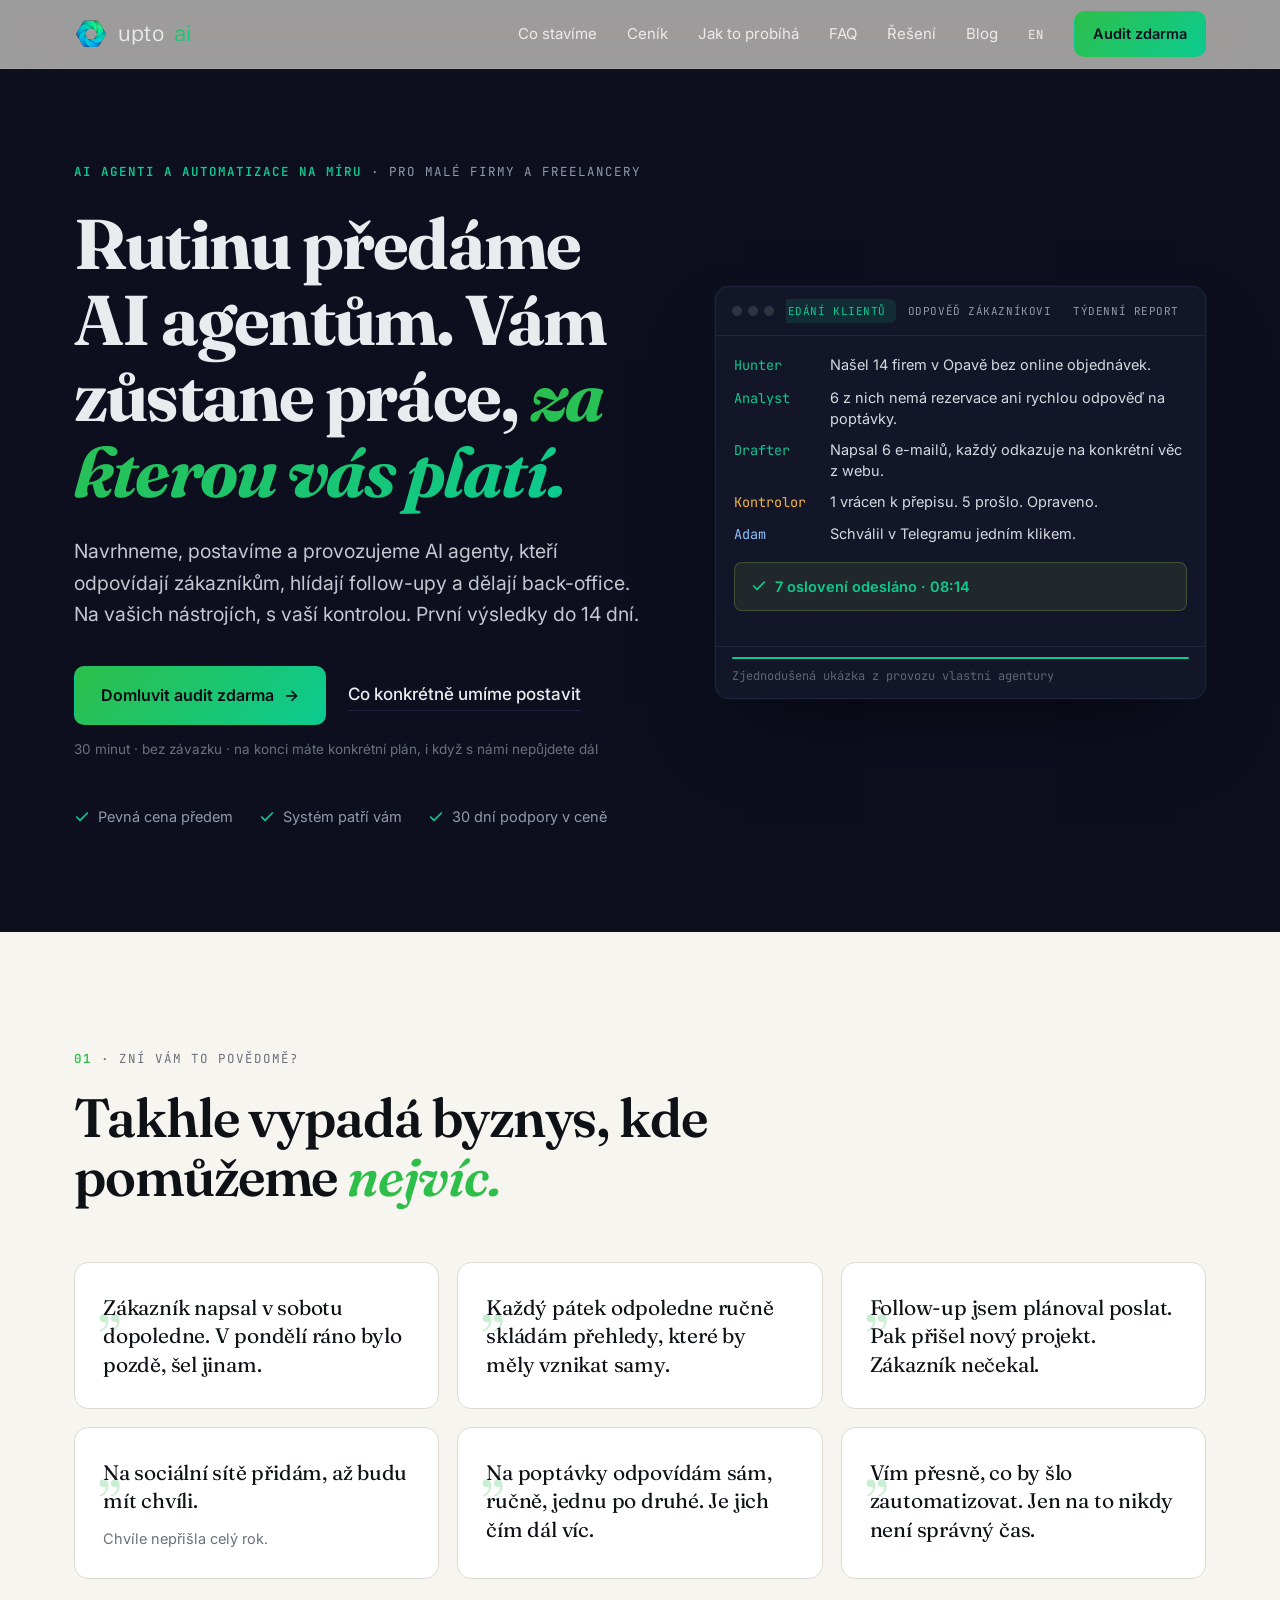
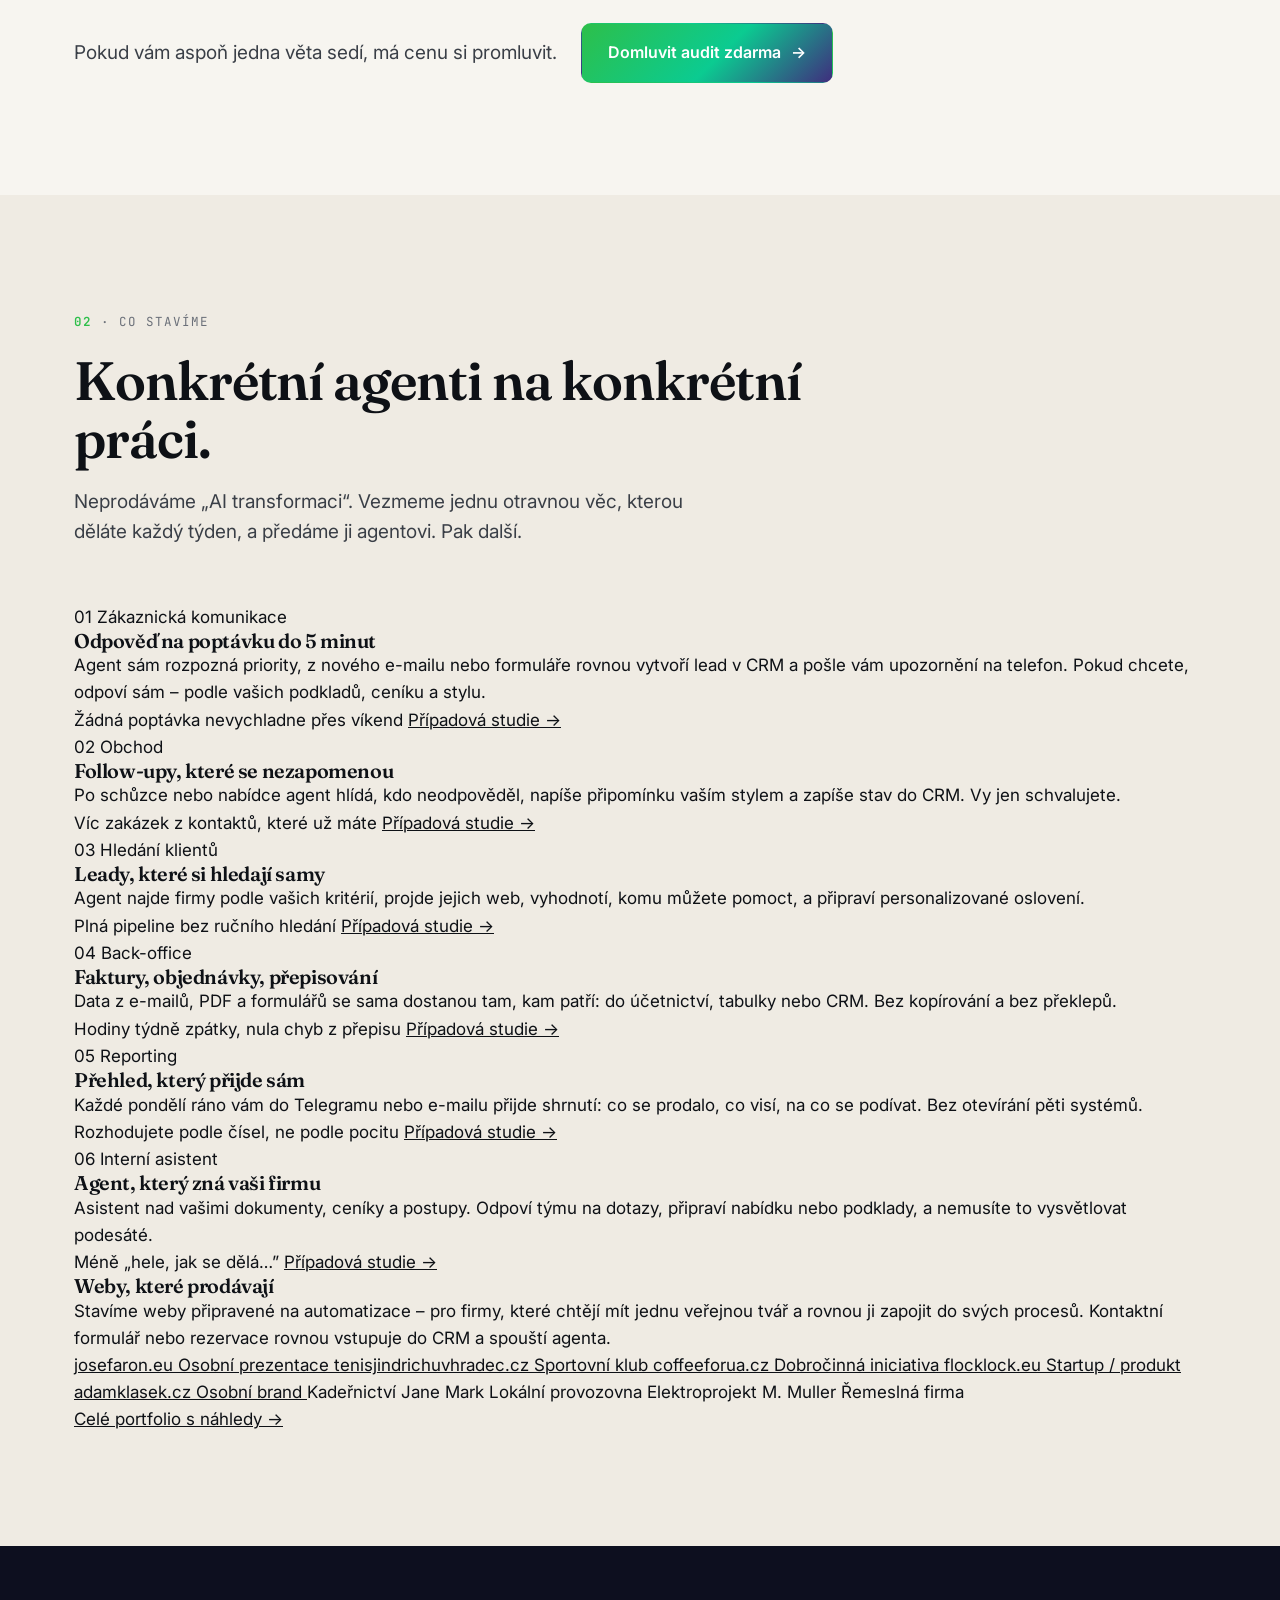
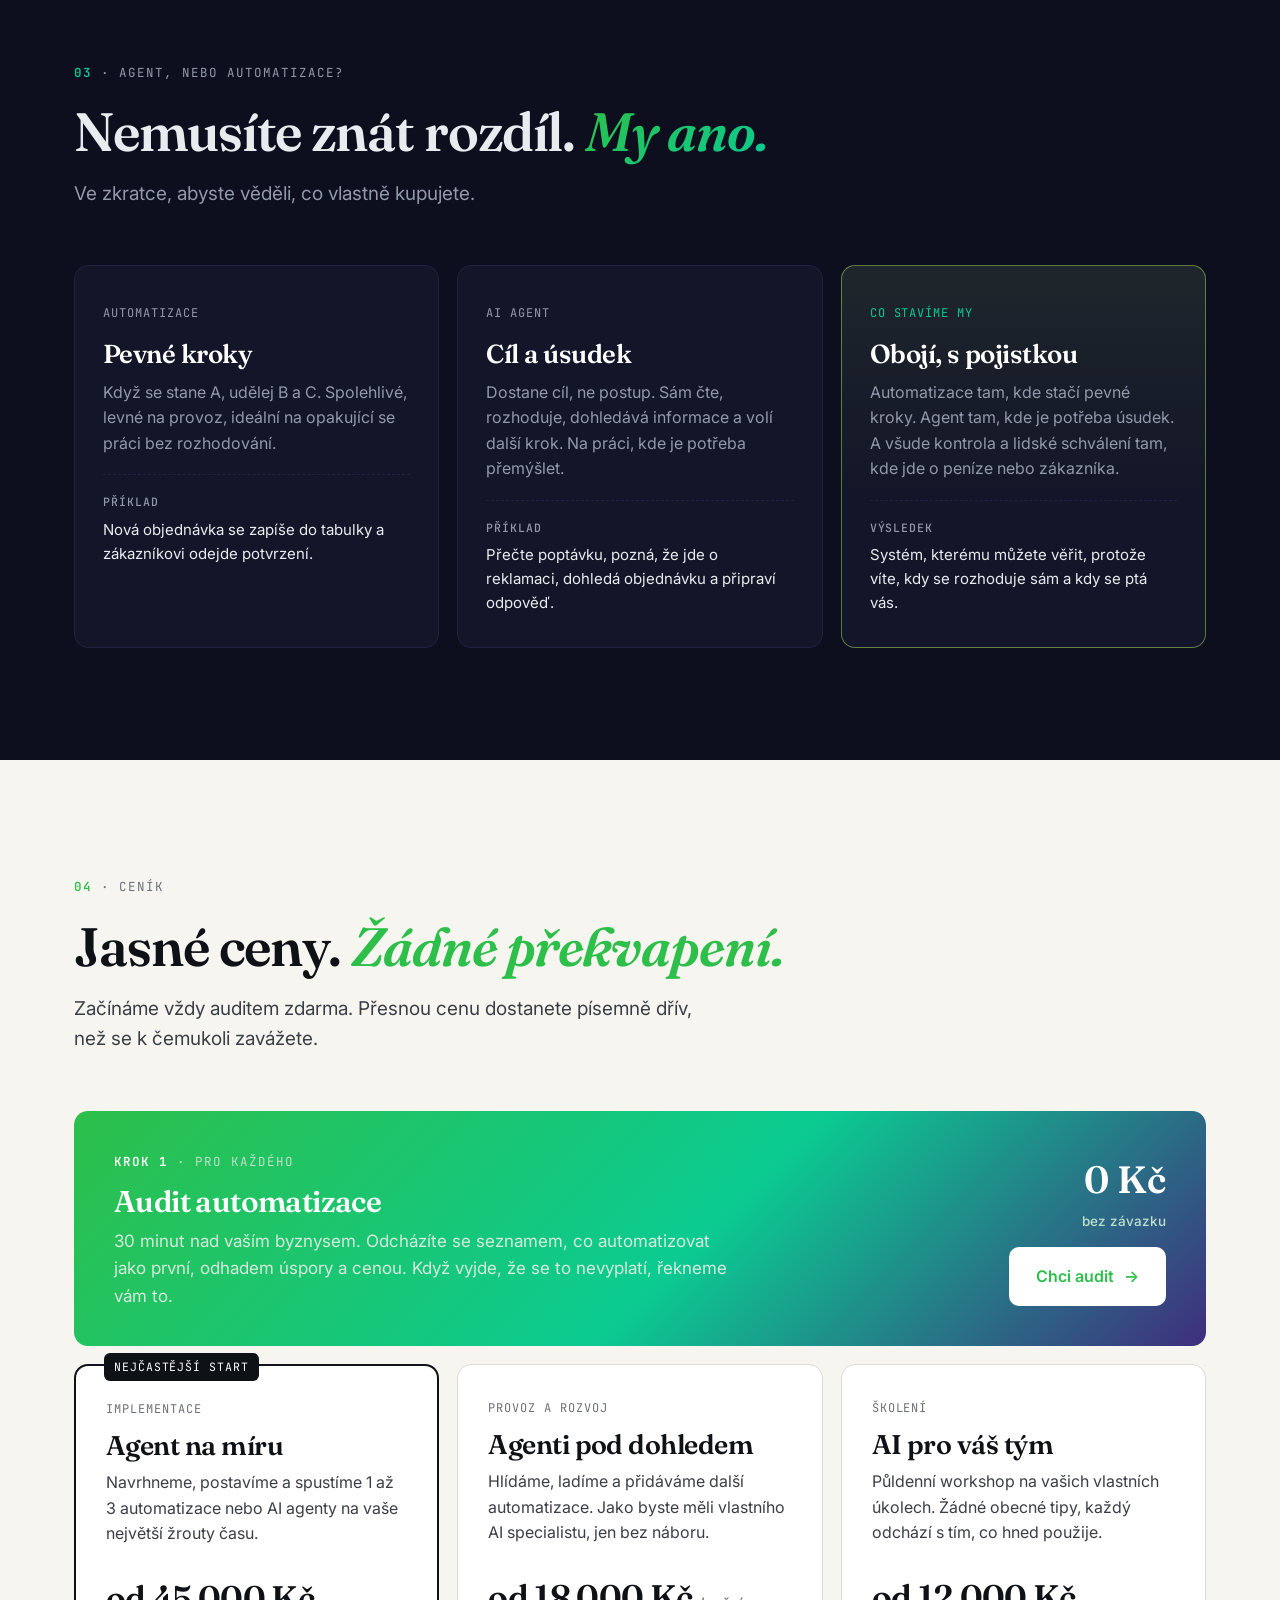
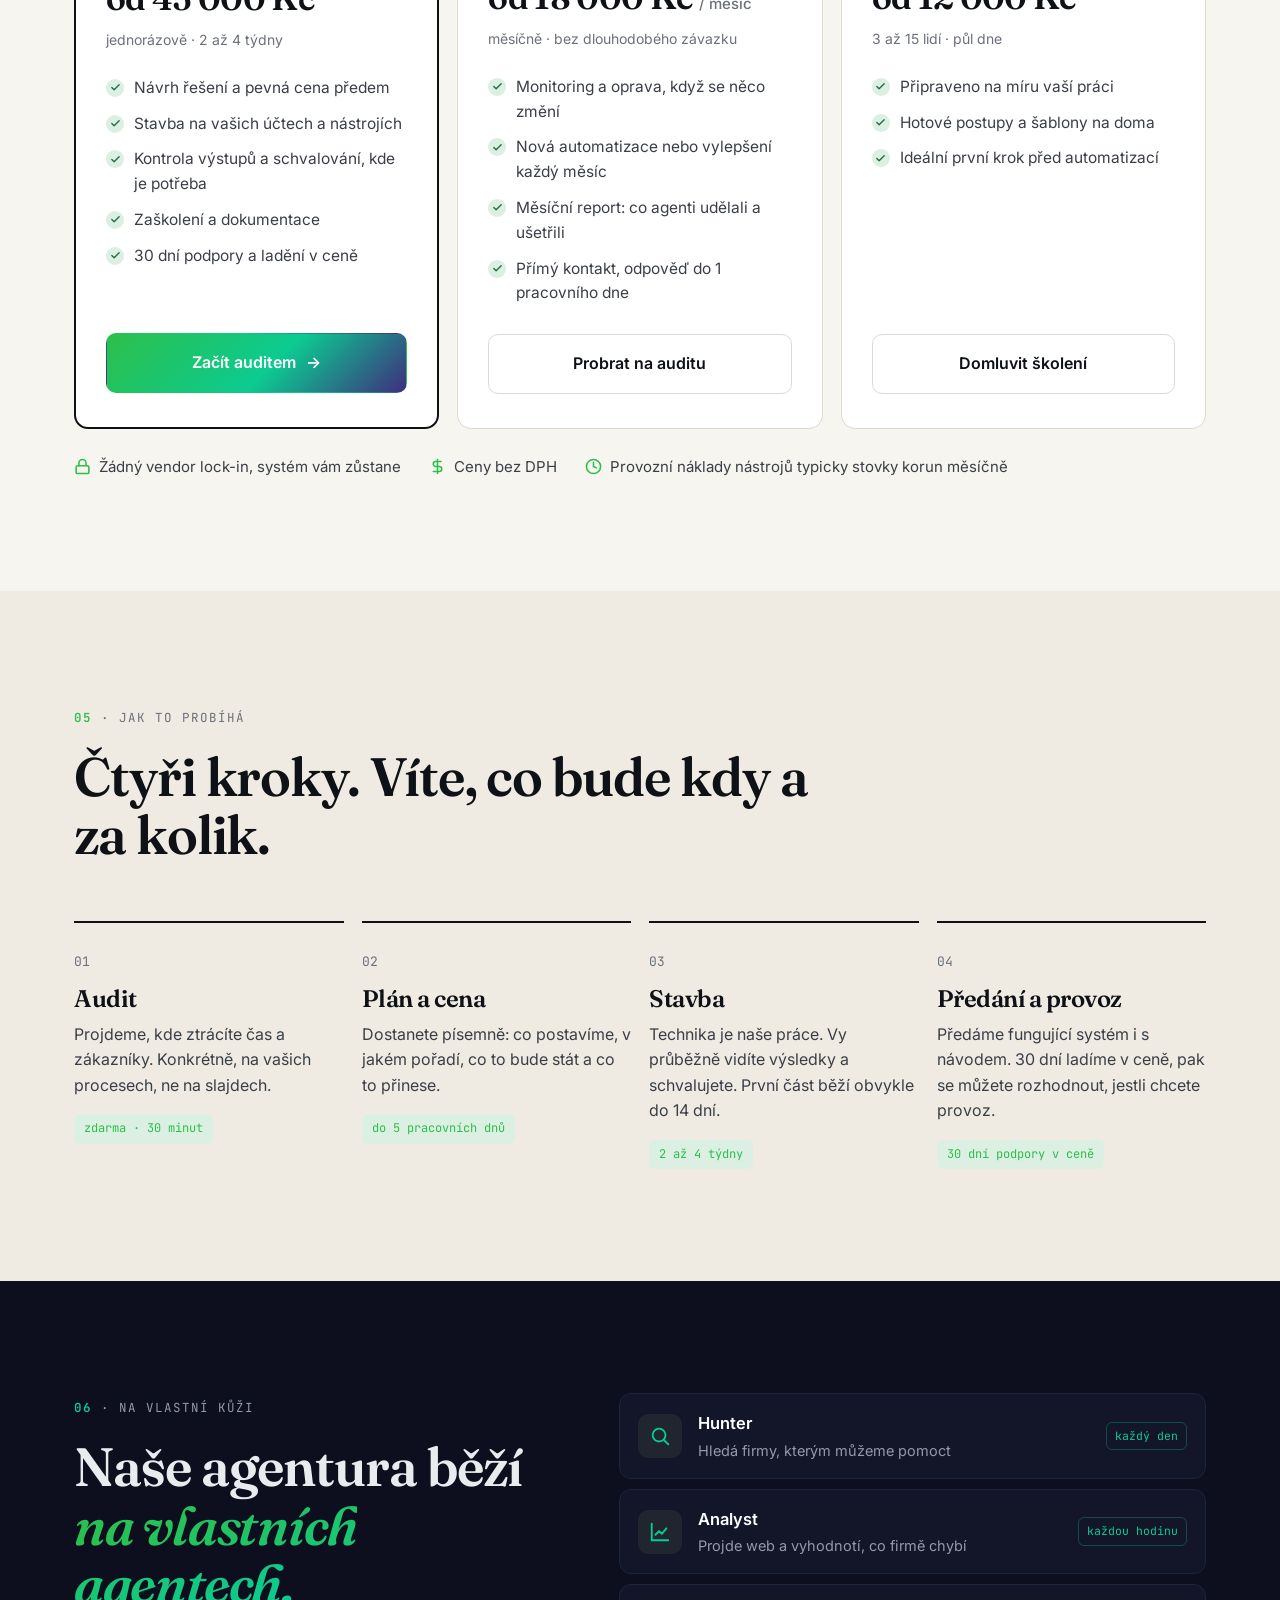
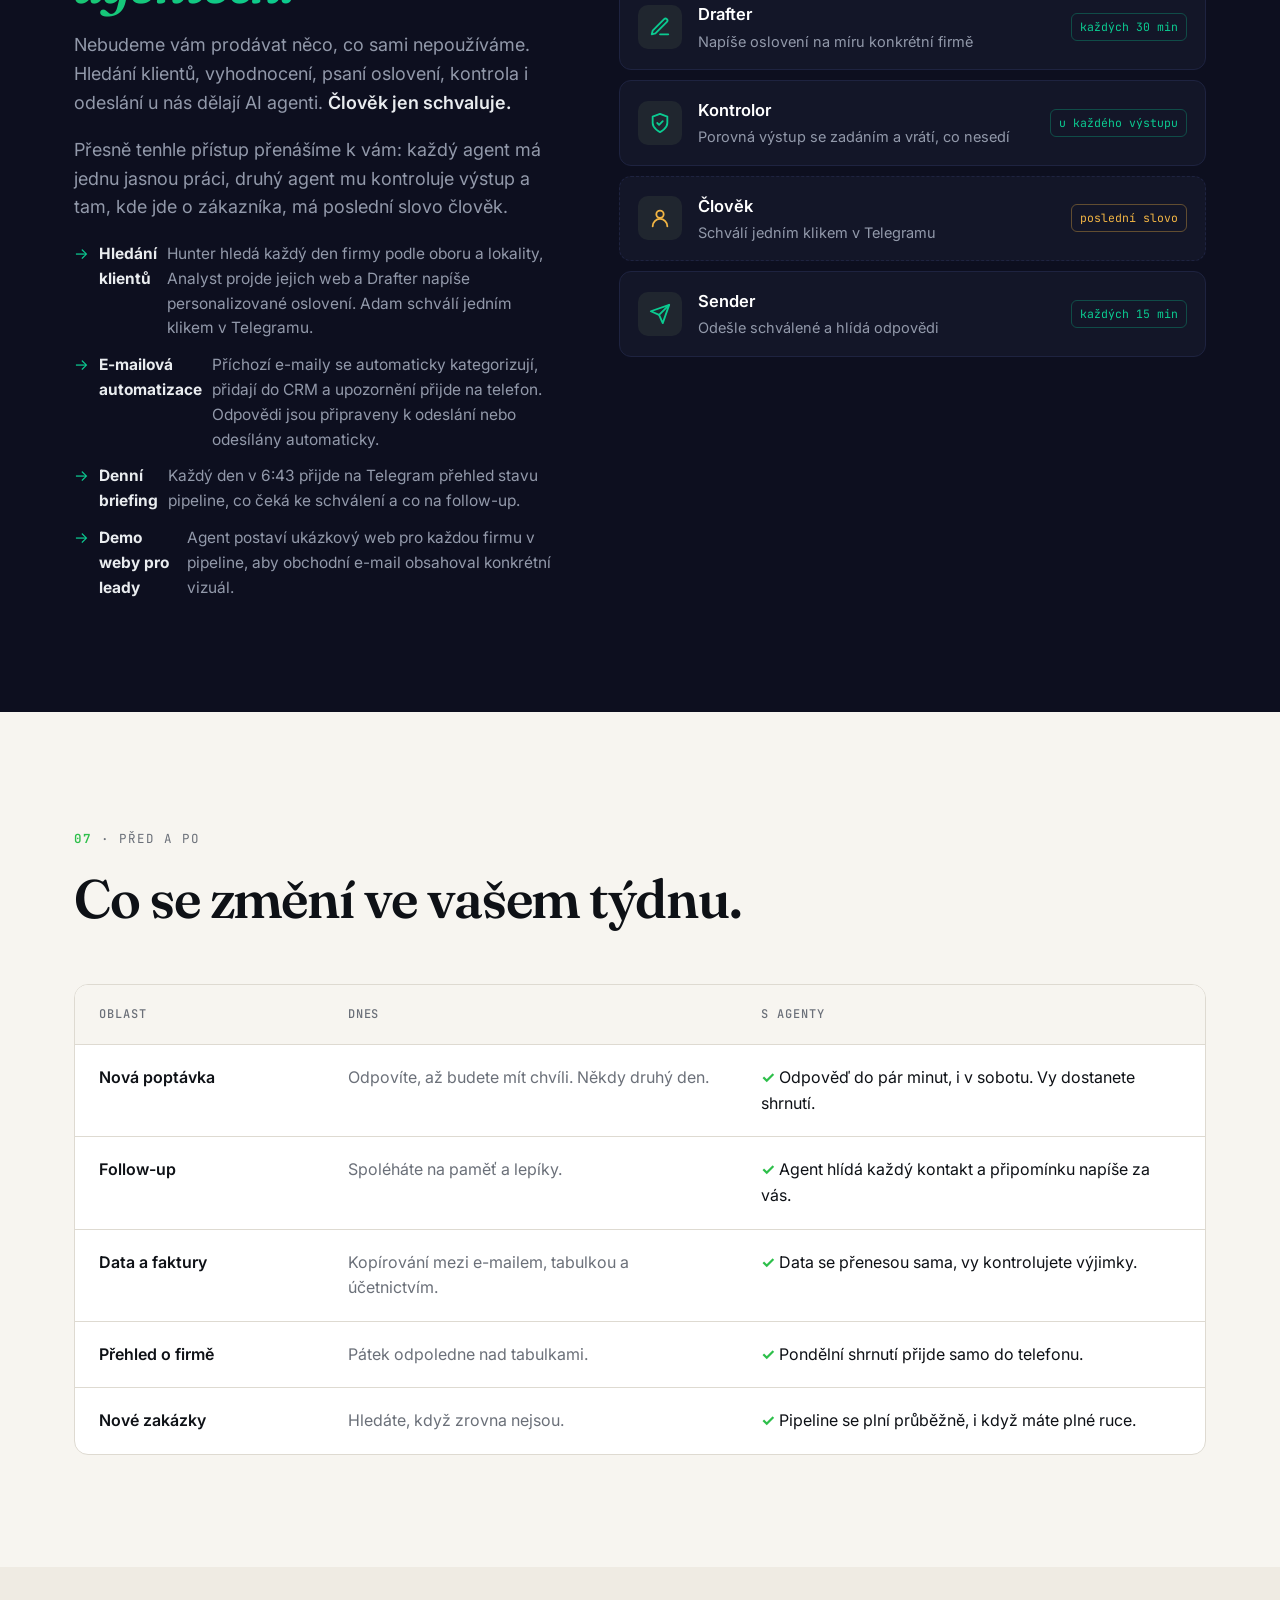
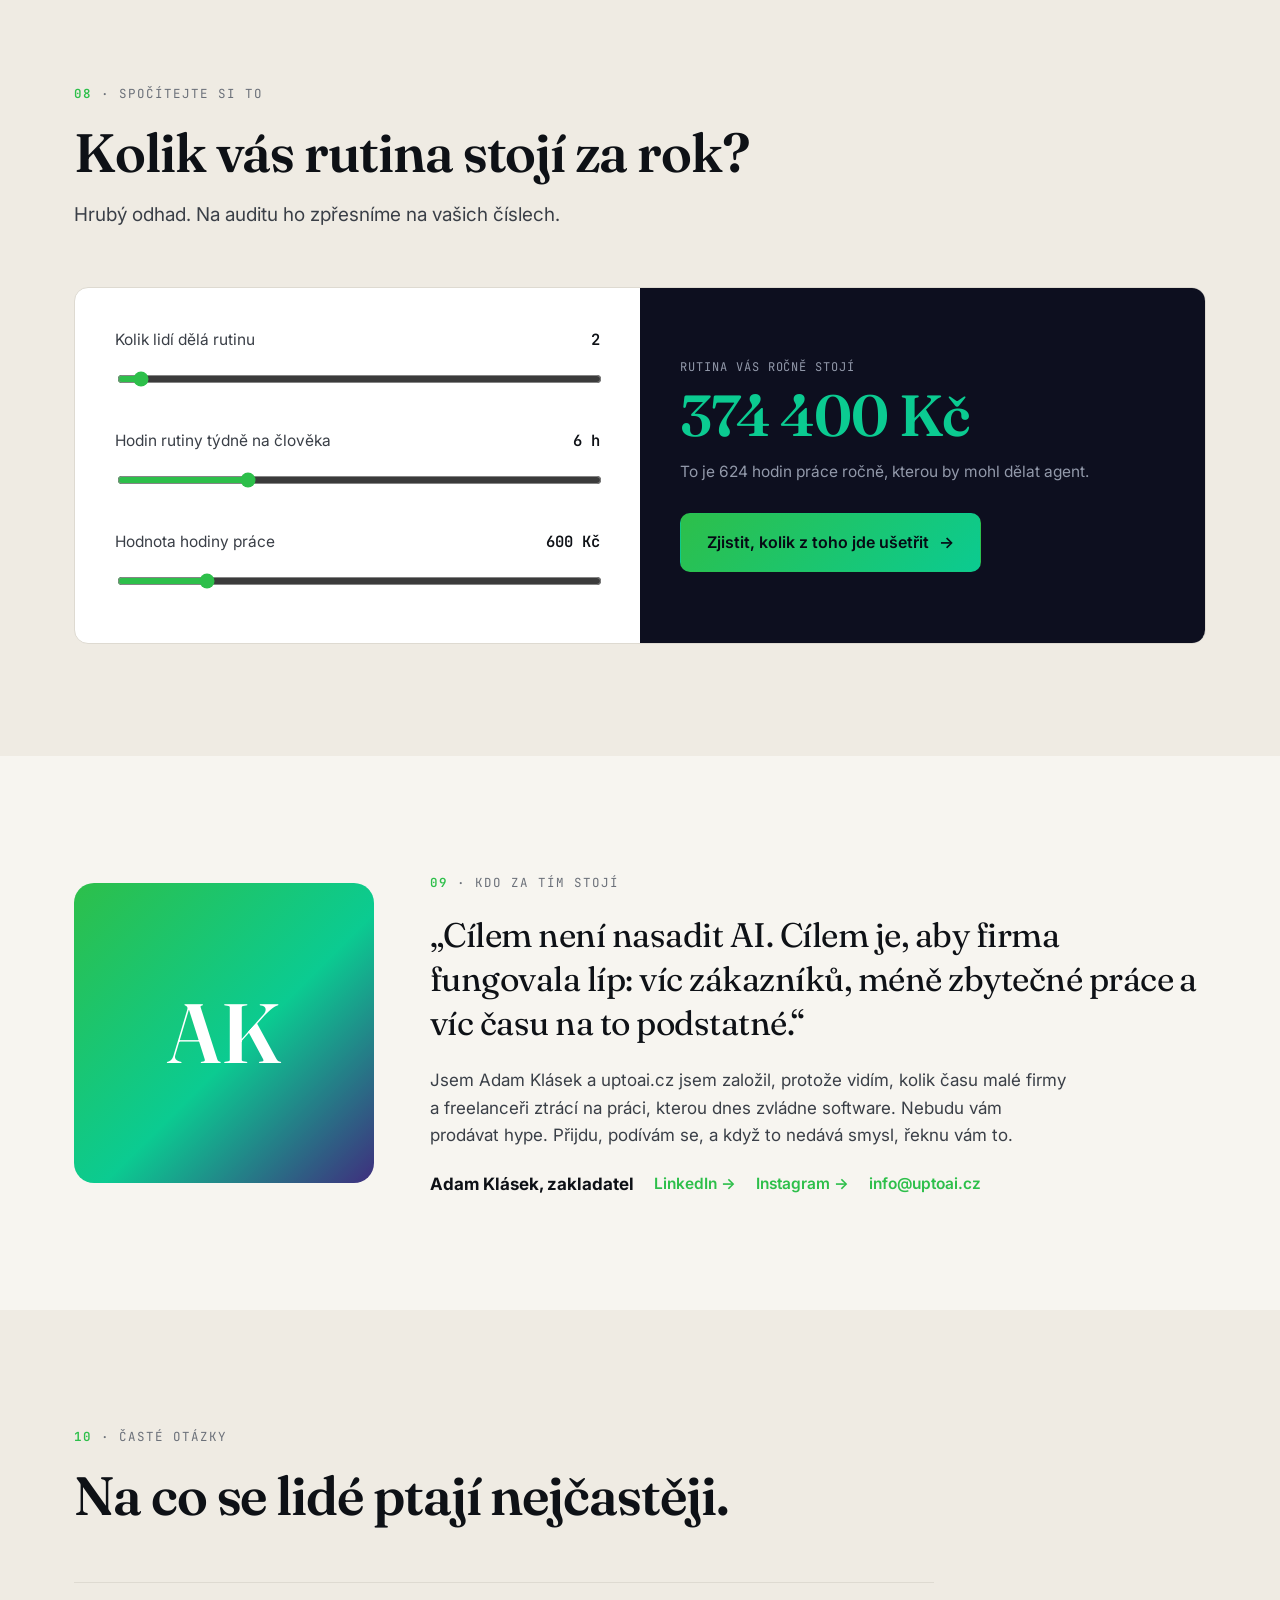
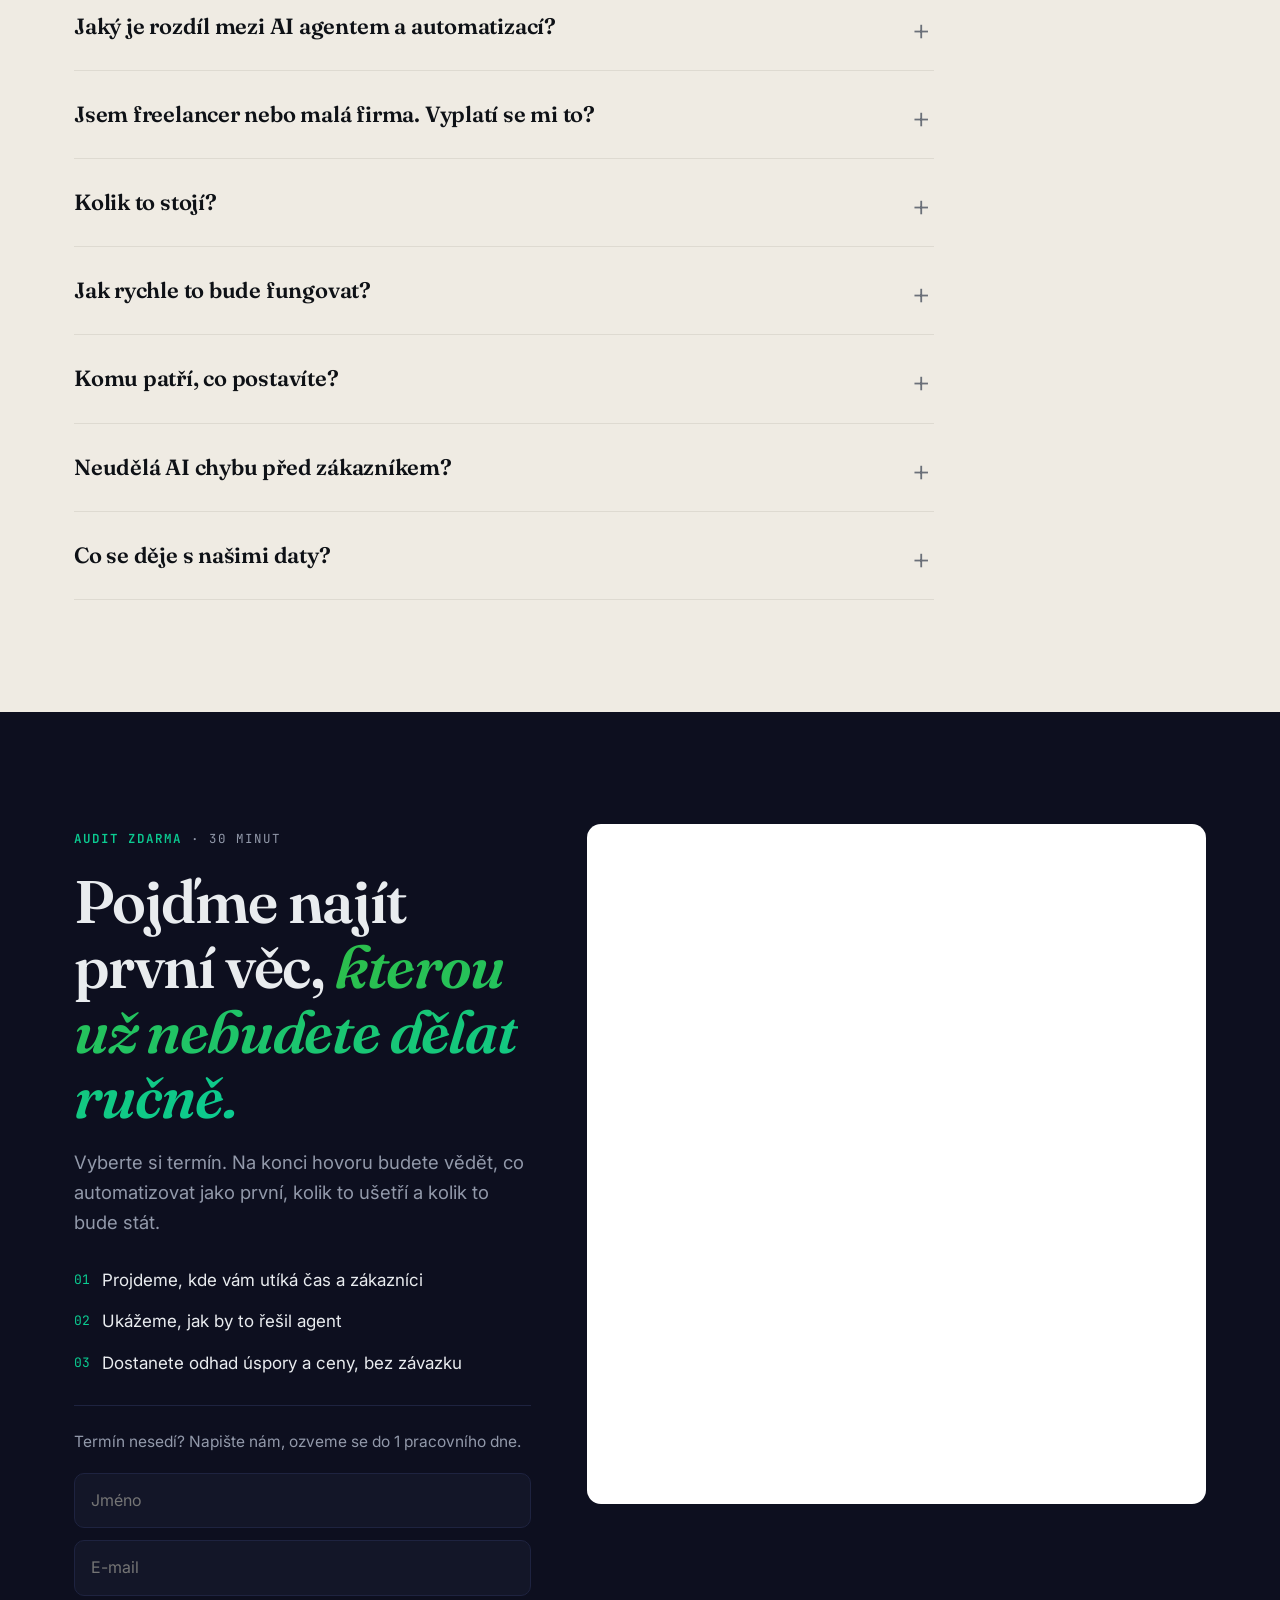
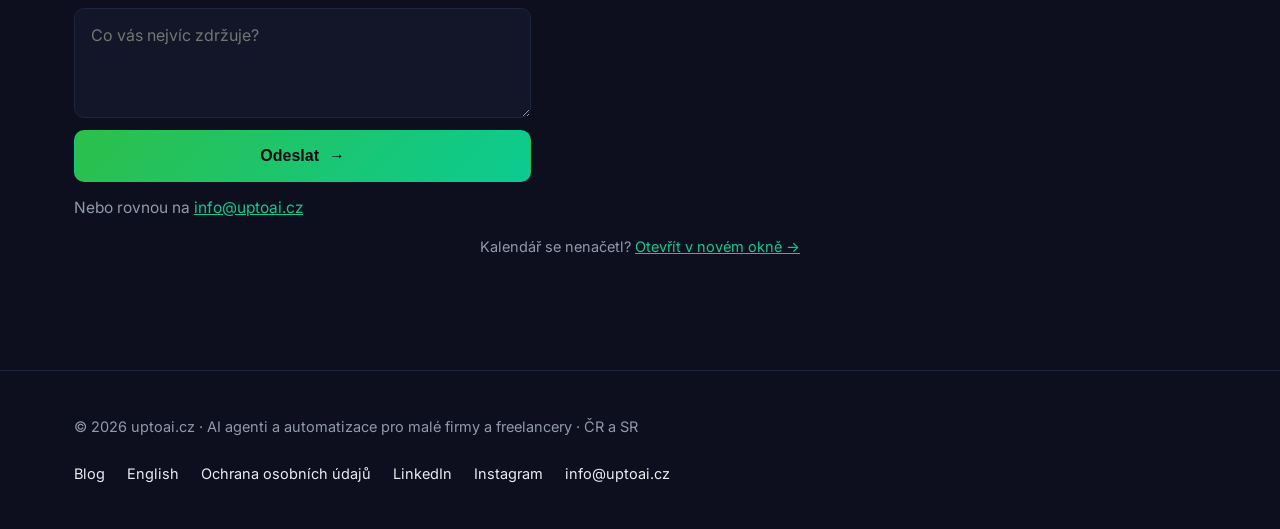
==== commit daa9235b: "fix(web): 6 UI fixes - logo rotation, nav colors, font, cards section - Logo hover: rotation 900deg " ====
--- a/index.html
+++ b/index.html
@@ -78,7 +78,7 @@
   <link rel="preconnect" href="https://fonts.googleapis.com">
   <link rel="preconnect" href="https://fonts.gstatic.com" crossorigin>
   <link href="https://fonts.googleapis.com/css2?family=Fraunces:ital,opsz,wght@0,9..144,400..700;1,9..144,400..700&family=Inter:wght@400;500;600;700&family=JetBrains+Mono:wght@400;500;600&family=Public+Sans:wght@200;300;600;700&display=swap" rel="stylesheet">
-  <link rel="stylesheet" href="/home.css?v=20261111c">
+  <link rel="stylesheet" href="/home.css?v=20261117a">
 </head>
 <body>
 
@@ -198,66 +198,77 @@
           <h2>Konkrétní agenti na konkrétní práci.</h2>
           <p>Neprodáváme „AI transformaci“. Vezmeme jednu otravnou věc, kterou děláte každý týden, a předáme ji agentovi. Pak další.</p>
         </div>
-        <div class=”uses”>
-          <article class=”use rv”>
-            <span class=”use-idx”>01</span>
-            <div>
-              <span class=”num”>Zákaznická komunikace a e-mail</span>
-              <h3>Odpověď na poptávku do 5 minut</h3>
-              <p>V e-mailu dnes nejde o rozhraní, ale o automatizaci. Agent sám rozpozná priority, z nového e-mailu nebo formuláře rovnou vytvoří lead v CRM a pošle vám upozornění na telefon. Pokud chcete, odpoví sám – podle vašich podkladů, ceníku a stylu komunikace.</p>
-              <ol class=”use-flow”>
-                <li>Nový e-mail nebo poptávkový formulář</li>
-                <li>Agent čte, kategorizuje, určí prioritu</li>
-                <li>Vytvoří lead v CRM</li>
-                <li>Upozornění na váš telefon</li>
-                <li>Volitelně: agent odpoví sám</li>
-              </ol>
-              <span class=”gain”>Žádná poptávka nevychladne přes víkend</span>
+        <div class=”use-cards”>
+          <article class=”use-card rv”>
+            <div class=”uc-head”>
+              <span class=”uc-idx”>01</span>
+              <span class=”uc-cat”>Zákaznická komunikace</span>
+            </div>
+            <h3>Odpověď na poptávku do 5 minut</h3>
+            <p>Agent sám rozpozná priority, z nového e-mailu nebo formuláře rovnou vytvoří lead v CRM a pošle vám upozornění na telefon. Pokud chcete, odpoví sám – podle vašich podkladů, ceníku a stylu.</p>
+            <div class=”uc-footer”>
+              <span class=”uc-gain”>Žádná poptávka nevychladne přes víkend</span>
+              <a href=”#” class=”uc-study” aria-disabled=”true”>Případová studie <span>→</span></a>
             </div>
           </article>
-          <article class=”use rv”>
-            <span class=”use-idx”>02</span>
-            <div>
-              <span class=”num”>Obchod</span>
-              <h3>Follow-upy, které se nezapomenou</h3>
-              <p>Po schůzce nebo nabídce agent hlídá, kdo neodpověděl, napíše připomínku vaším stylem a zapíše stav do CRM. Vy jen schvalujete.</p>
-              <span class=”gain”>Víc zakázek z kontaktů, které už máte</span>
+          <article class=”use-card rv”>
+            <div class=”uc-head”>
+              <span class=”uc-idx”>02</span>
+              <span class=”uc-cat”>Obchod</span>
+            </div>
+            <h3>Follow-upy, které se nezapomenou</h3>
+            <p>Po schůzce nebo nabídce agent hlídá, kdo neodpověděl, napíše připomínku vaším stylem a zapíše stav do CRM. Vy jen schvalujete.</p>
+            <div class=”uc-footer”>
+              <span class=”uc-gain”>Víc zakázek z kontaktů, které už máte</span>
+              <a href=”#” class=”uc-study” aria-disabled=”true”>Případová studie <span>→</span></a>
             </div>
           </article>
-          <article class=”use rv”>
-            <span class=”use-idx”>03</span>
-            <div>
-              <span class=”num”>Hledání klientů</span>
-              <h3>Leady, které si hledají samy</h3>
-              <p>Agent najde firmy podle vašich kritérií, projde jejich web, vyhodnotí, komu můžete pomoct, a připraví personalizované oslovení.</p>
-              <span class=”gain”>Plná pipeline bez ručního hledání</span>
+          <article class=”use-card rv”>
+            <div class=”uc-head”>
+              <span class=”uc-idx”>03</span>
+              <span class=”uc-cat”>Hledání klientů</span>
+            </div>
+            <h3>Leady, které si hledají samy</h3>
+            <p>Agent najde firmy podle vašich kritérií, projde jejich web, vyhodnotí, komu můžete pomoct, a připraví personalizované oslovení.</p>
+            <div class=”uc-footer”>
+              <span class=”uc-gain”>Plná pipeline bez ručního hledání</span>
+              <a href=”#” class=”uc-study” aria-disabled=”true”>Případová studie <span>→</span></a>
             </div>
           </article>
-          <article class=”use rv”>
-            <span class=”use-idx”>04</span>
-            <div>
-              <span class=”num”>Back-office</span>
-              <h3>Faktury, objednávky, přepisování</h3>
-              <p>Data z e-mailů, PDF a formulářů se sama dostanou tam, kam patří: do účetnictví, tabulky nebo CRM. Bez kopírování a bez překlepů.</p>
-              <span class=”gain”>Hodiny týdně zpátky, nula chyb z přepisu</span>
+          <article class=”use-card rv”>
+            <div class=”uc-head”>
+              <span class=”uc-idx”>04</span>
+              <span class=”uc-cat”>Back-office</span>
+            </div>
+            <h3>Faktury, objednávky, přepisování</h3>
+            <p>Data z e-mailů, PDF a formulářů se sama dostanou tam, kam patří: do účetnictví, tabulky nebo CRM. Bez kopírování a bez překlepů.</p>
+            <div class=”uc-footer”>
+              <span class=”uc-gain”>Hodiny týdně zpátky, nula chyb z přepisu</span>
+              <a href=”#” class=”uc-study” aria-disabled=”true”>Případová studie <span>→</span></a>
             </div>
           </article>
-          <article class=”use rv”>
-            <span class=”use-idx”>05</span>
-            <div>
-              <span class=”num”>Reporting</span>
-              <h3>Přehled, který přijde sám</h3>
-              <p>Každé pondělí ráno vám do Telegramu nebo e-mailu přijde shrnutí: co se prodalo, co visí, na co se podívat. Bez otevírání pěti systémů.</p>
-              <span class=”gain”>Rozhodujete podle čísel, ne podle pocitu</span>
+          <article class=”use-card rv”>
+            <div class=”uc-head”>
+              <span class=”uc-idx”>05</span>
+              <span class=”uc-cat”>Reporting</span>
+            </div>
+            <h3>Přehled, který přijde sám</h3>
+            <p>Každé pondělí ráno vám do Telegramu nebo e-mailu přijde shrnutí: co se prodalo, co visí, na co se podívat. Bez otevírání pěti systémů.</p>
+            <div class=”uc-footer”>
+              <span class=”uc-gain”>Rozhodujete podle čísel, ne podle pocitu</span>
+              <a href=”#” class=”uc-study” aria-disabled=”true”>Případová studie <span>→</span></a>
             </div>
           </article>
-          <article class=”use rv”>
-            <span class=”use-idx”>06</span>
-            <div>
-              <span class=”num”>Interní asistent</span>
-              <h3>Agent, který zná vaši firmu</h3>
-              <p>Asistent nad vašimi dokumenty, ceníky a postupy. Odpoví týmu na dotazy, připraví nabídku nebo podklady, a nemusíte to vysvětlovat podesáté.</p>
-              <span class=”gain”>Méně „hele, jak se dělá…”</span>
+          <article class=”use-card rv”>
+            <div class=”uc-head”>
+              <span class=”uc-idx”>06</span>
+              <span class=”uc-cat”>Interní asistent</span>
+            </div>
+            <h3>Agent, který zná vaši firmu</h3>
+            <p>Asistent nad vašimi dokumenty, ceníky a postupy. Odpoví týmu na dotazy, připraví nabídku nebo podklady, a nemusíte to vysvětlovat podesáté.</p>
+            <div class=”uc-footer”>
+              <span class=”uc-gain”>Méně „hele, jak se dělá…”</span>
+              <a href=”#” class=”uc-study” aria-disabled=”true”>Případová studie <span>→</span></a>
             </div>
           </article>
         </div>
--- a/home.css
+++ b/home.css
@@ -110,9 +110,9 @@
 .logo { font-family: 'Public Sans', var(--sans); font-size: 22px; font-weight: 300; text-decoration: none; letter-spacing: 0.01em; display: flex; flex-direction: row; align-items: center; gap: 10px; color: var(--dark-text); }
 .logo span { font-weight: 300; background: linear-gradient(135deg, #2DBF4A, #0BCB91); -webkit-background-clip: text; -webkit-text-fill-color: transparent; background-clip: text; }
 .nav-logo-img { height: 34px !important; width: 34px !important; min-width: 34px; display: block; flex-shrink: 0; transform-origin: center; transition: transform 0.5s ease-out; }
-.logo:hover .nav-logo-img { transform: rotate(900deg) scale(1.15); transition: transform 0.5s cubic-bezier(0.3, 0, 0.85, 0.5); }
+.logo:hover .nav-logo-img { transform: rotate(450deg) scale(1.25); transition: transform 0.5s cubic-bezier(0.3, 0, 0.85, 0.5); }
 .nav-links { display: flex; gap: 30px; align-items: center; list-style: none; margin: 0; padding: 0; }
-.nav-links a { text-decoration: none; font-size: 15px; color: var(--dark-muted); transition: color .15s; position: relative; }
+.nav-links a { text-decoration: none; font-size: 15px; color: rgba(255,255,255,0.8); transition: color .15s; position: relative; }
 .nav-links a:not(.btn)::after { content: ''; position: absolute; bottom: -3px; left: 0; right: 0; height: 1.5px; background: linear-gradient(135deg, #2DBF4A, #0BCB91); transform: scaleX(0); transform-origin: left; transition: transform 0.25s ease; }
 .nav-links a:not(.btn):hover { background: linear-gradient(135deg, #2DBF4A, #0BCB91); -webkit-background-clip: text; -webkit-text-fill-color: transparent; background-clip: text; }
 .nav-links a:not(.btn):hover::after { transform: scaleX(1); }
@@ -124,7 +124,7 @@
 /* Hero */
 .hero { background: var(--dark); color: var(--dark-text); padding: 88px 0 104px; position: relative; overflow: hidden; }
 .hero-grid { position: relative; display: grid; grid-template-columns: 1.08fr 0.92fr; gap: 64px; align-items: center; }
-.hero h1 { font-family: 'Public Sans', var(--sans); font-weight: 700; font-size: clamp(46px, 6vw, 80px); margin-top: 22px; letter-spacing: -0.03em; }
+.hero h1 { font-family: var(--serif); font-weight: 700; font-size: clamp(44px, 5.5vw, 78px); margin-top: 22px; letter-spacing: -0.025em; }
 .hero h1 .em {
   background: linear-gradient(135deg, #2DBF4A, #0BCB91);
   -webkit-background-clip: text;
@@ -217,27 +217,33 @@
 .pains-cta { margin-top: 44px; display: flex; align-items: center; gap: 24px; flex-wrap: wrap; }
 .pains-cta p { font-size: 19px; color: var(--ink-2); }
 
-/* Use cases */
-.uses { display: grid; gap: 0; }
-.use {
-  display: grid; grid-template-columns: 72px 1fr; gap: 0 32px; align-items: start;
-  padding: 36px 0; border-bottom: 1px solid var(--line);
-  transition: background .15s;
-}
-.use:first-child { border-top: 1px solid var(--line); }
-.use-idx {
-  font-family: var(--serif); font-size: 68px; font-weight: 600;
-  color: var(--accent-soft); line-height: 0.85; padding-top: 8px;
-  letter-spacing: -0.04em; user-select: none;
-}
-.use .num { font-family: var(--mono); font-size: 12.5px; color: var(--ink-3); }
-.use h3 { font-size: 24px; margin-top: 12px; }
-.use p { margin-top: 10px; color: var(--ink-2); font-size: 16px; }
-.use .gain { margin-top: 16px; padding-top: 0; font-size: 14.5px; font-weight: 600; color: var(--accent); display: flex; gap: 8px; align-items: flex-start; }
-.use .gain::before { content: "→"; }
-.use-flow { list-style: none; padding: 0; margin: 14px 0 0; display: grid; gap: 6px; counter-reset: uf; }
-.use-flow li { display: flex; gap: 10px; font-size: 15px; color: var(--ink-2); counter-increment: uf; }
-.use-flow li::before { content: counter(uf); font-family: var(--mono); font-size: 11px; color: var(--accent); background: var(--accent-soft); min-width: 20px; height: 20px; border-radius: 4px; display: grid; place-items: center; margin-top: 2px; flex: none; }
+/* Use cases – card grid */
+.use-cards { display: grid; grid-template-columns: repeat(3, 1fr); gap: 18px; }
+.use-card {
+  background: var(--surface); border: 1px solid var(--line); border-radius: var(--radius);
+  padding: 32px 28px; display: flex; flex-direction: column;
+  transition: border-color .2s, transform .2s, box-shadow .2s;
+}
+.use-card:hover { border-color: var(--accent); transform: translateY(-3px); box-shadow: 0 12px 32px rgba(45,191,74,.1); }
+.uc-head { display: flex; align-items: center; gap: 14px; margin-bottom: 18px; }
+.uc-idx {
+  font-family: var(--serif); font-size: 42px; font-weight: 600;
+  color: var(--accent-soft); line-height: 1; letter-spacing: -0.04em; user-select: none; flex: none;
+}
+.uc-cat { font-family: var(--mono); font-size: 11.5px; text-transform: uppercase; letter-spacing: .07em; color: var(--ink-3); }
+.use-card h3 { font-size: 21px; }
+.use-card p { margin-top: 10px; color: var(--ink-2); font-size: 15.5px; flex: 1; }
+.uc-footer { margin-top: 20px; display: flex; flex-direction: column; gap: 12px; }
+.uc-gain { font-size: 14px; font-weight: 600; color: var(--accent); display: flex; gap: 8px; align-items: flex-start; }
+.uc-gain::before { content: "→"; }
+.uc-study {
+  display: inline-flex; align-items: center; justify-content: center; gap: 8px;
+  padding: 8px 16px; border: 1px solid var(--line); border-radius: 8px;
+  font-size: 13.5px; font-weight: 600; color: var(--ink-3); text-decoration: none;
+  transition: color .15s, border-color .15s;
+}
+.uc-study:hover { color: var(--accent); border-color: var(--accent); }
+.uc-study[aria-disabled="true"] { opacity: .38; pointer-events: none; }
 
 /* Secondary service + portfolio */
 .service-secondary {
@@ -425,11 +431,11 @@
 .plans .plan:nth-child(1) { transition-delay: 0s; }
 .plans .plan:nth-child(2) { transition-delay: .08s; }
 .plans .plan:nth-child(3) { transition-delay: .16s; }
-.uses .use:nth-child(2) { transition-delay: .05s; }
-.uses .use:nth-child(3) { transition-delay: .1s; }
-.uses .use:nth-child(4) { transition-delay: .15s; }
-.uses .use:nth-child(5) { transition-delay: .2s; }
-.uses .use:nth-child(6) { transition-delay: .25s; }
+.use-cards .use-card:nth-child(2) { transition-delay: .05s; }
+.use-cards .use-card:nth-child(3) { transition-delay: .1s; }
+.use-cards .use-card:nth-child(4) { transition-delay: .15s; }
+.use-cards .use-card:nth-child(5) { transition-delay: .2s; }
+.use-cards .use-card:nth-child(6) { transition-delay: .25s; }
 
 /* Reveal */
 .rv { opacity: 0; transform: translateY(16px); transition: opacity .65s cubic-bezier(.22,1,.36,1), transform .65s cubic-bezier(.22,1,.36,1); }
@@ -445,6 +451,7 @@
 @media (max-width: 1020px) {
   .hero-grid, .proof-grid, .final-grid { grid-template-columns: 1fr; gap: 48px; }
   .pains, .plans, .explain { grid-template-columns: 1fr 1fr; }
+  .use-cards { grid-template-columns: 1fr 1fr; }
   .steps { grid-template-columns: 1fr 1fr; gap: 36px 18px; }
   .founder { grid-template-columns: 200px 1fr; gap: 36px; }
   .portfolio { grid-template-columns: repeat(3, 1fr); }
@@ -456,9 +463,7 @@
   .hero { padding: 56px 0 72px; }
   .sec-head { margin-bottom: 40px; }
   .sec-head p, .hero-sub { font-size: 17.5px; }
-  .pains, .plans, .explain, .steps, .calc { grid-template-columns: 1fr; }
-  .use { grid-template-columns: 52px 1fr; gap: 0 20px; }
-  .use-idx { font-size: 50px; }
+  .pains, .plans, .explain, .steps, .calc, .use-cards { grid-template-columns: 1fr; }
   .portfolio { grid-template-columns: repeat(2, 1fr); }
   .service-secondary { gap: 20px; padding: 24px 20px; }
   .offer-audit { grid-template-columns: 1fr; padding: 30px 24px; }
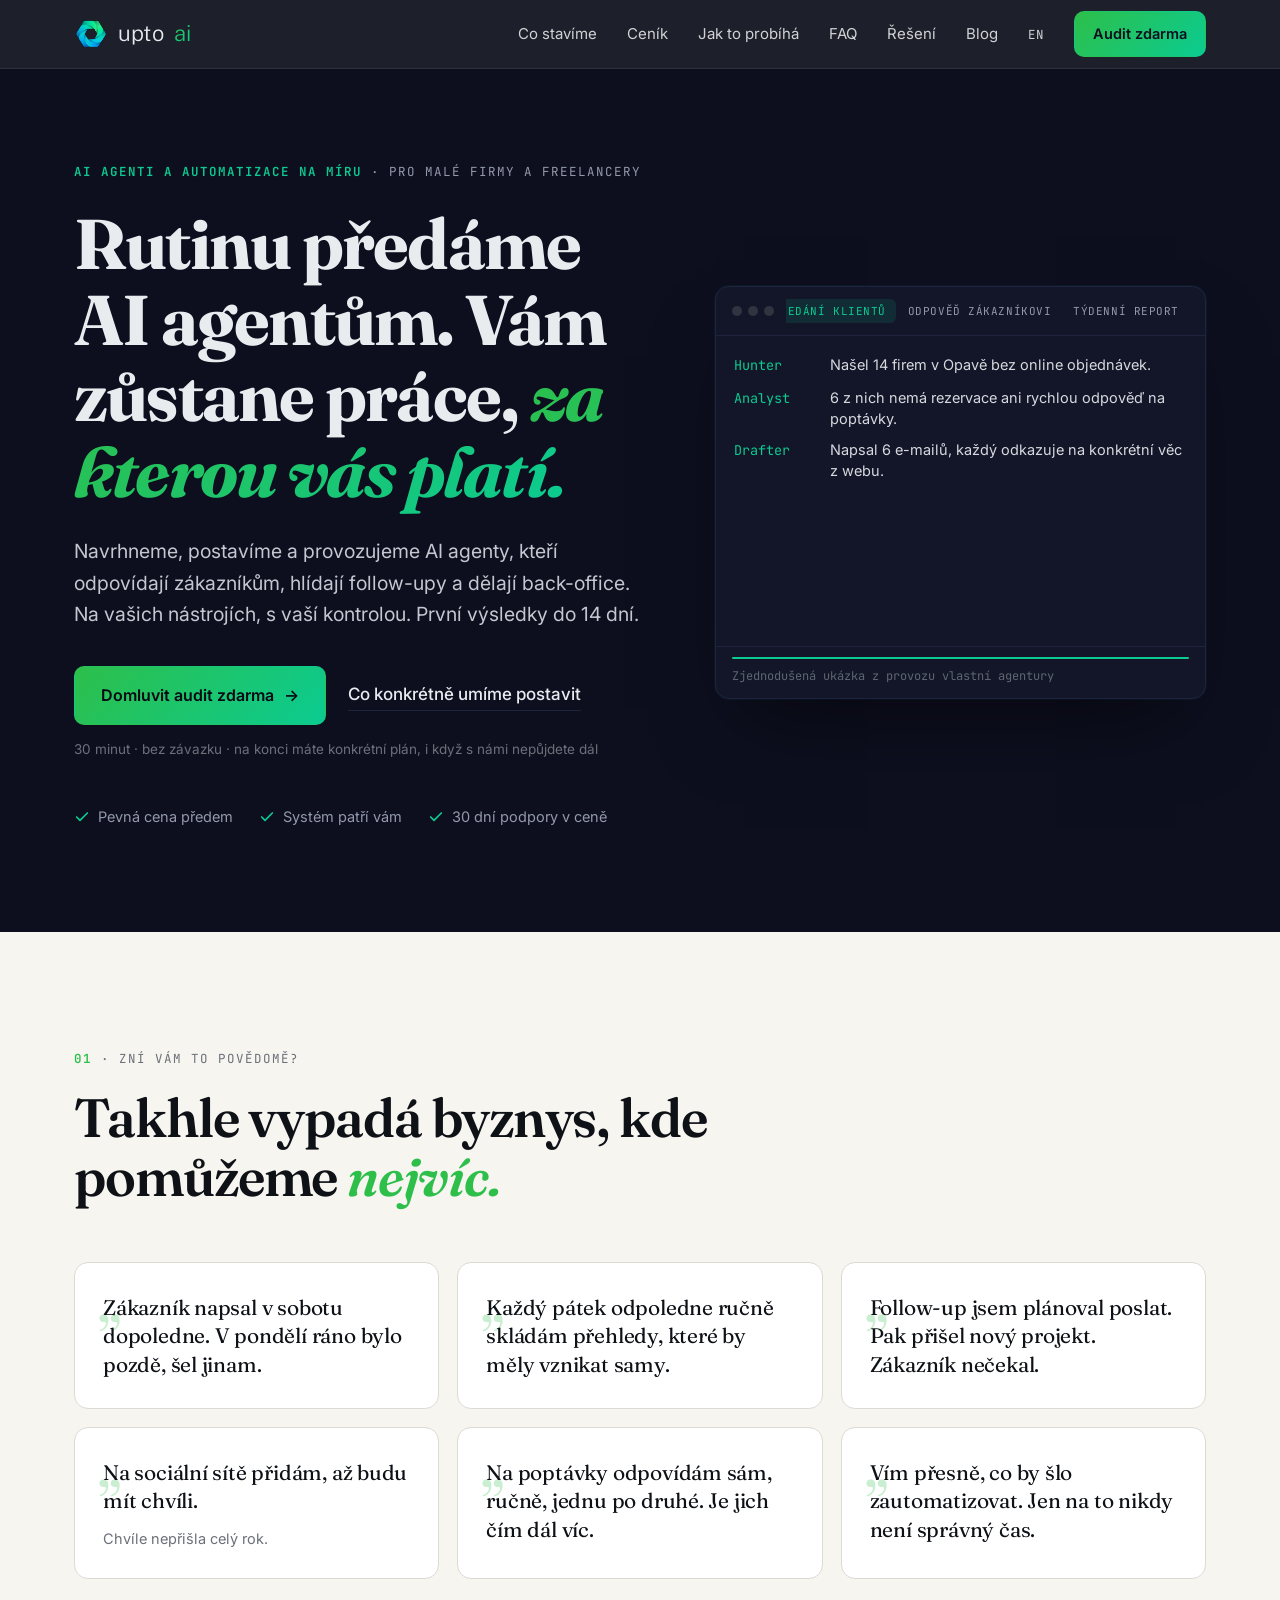
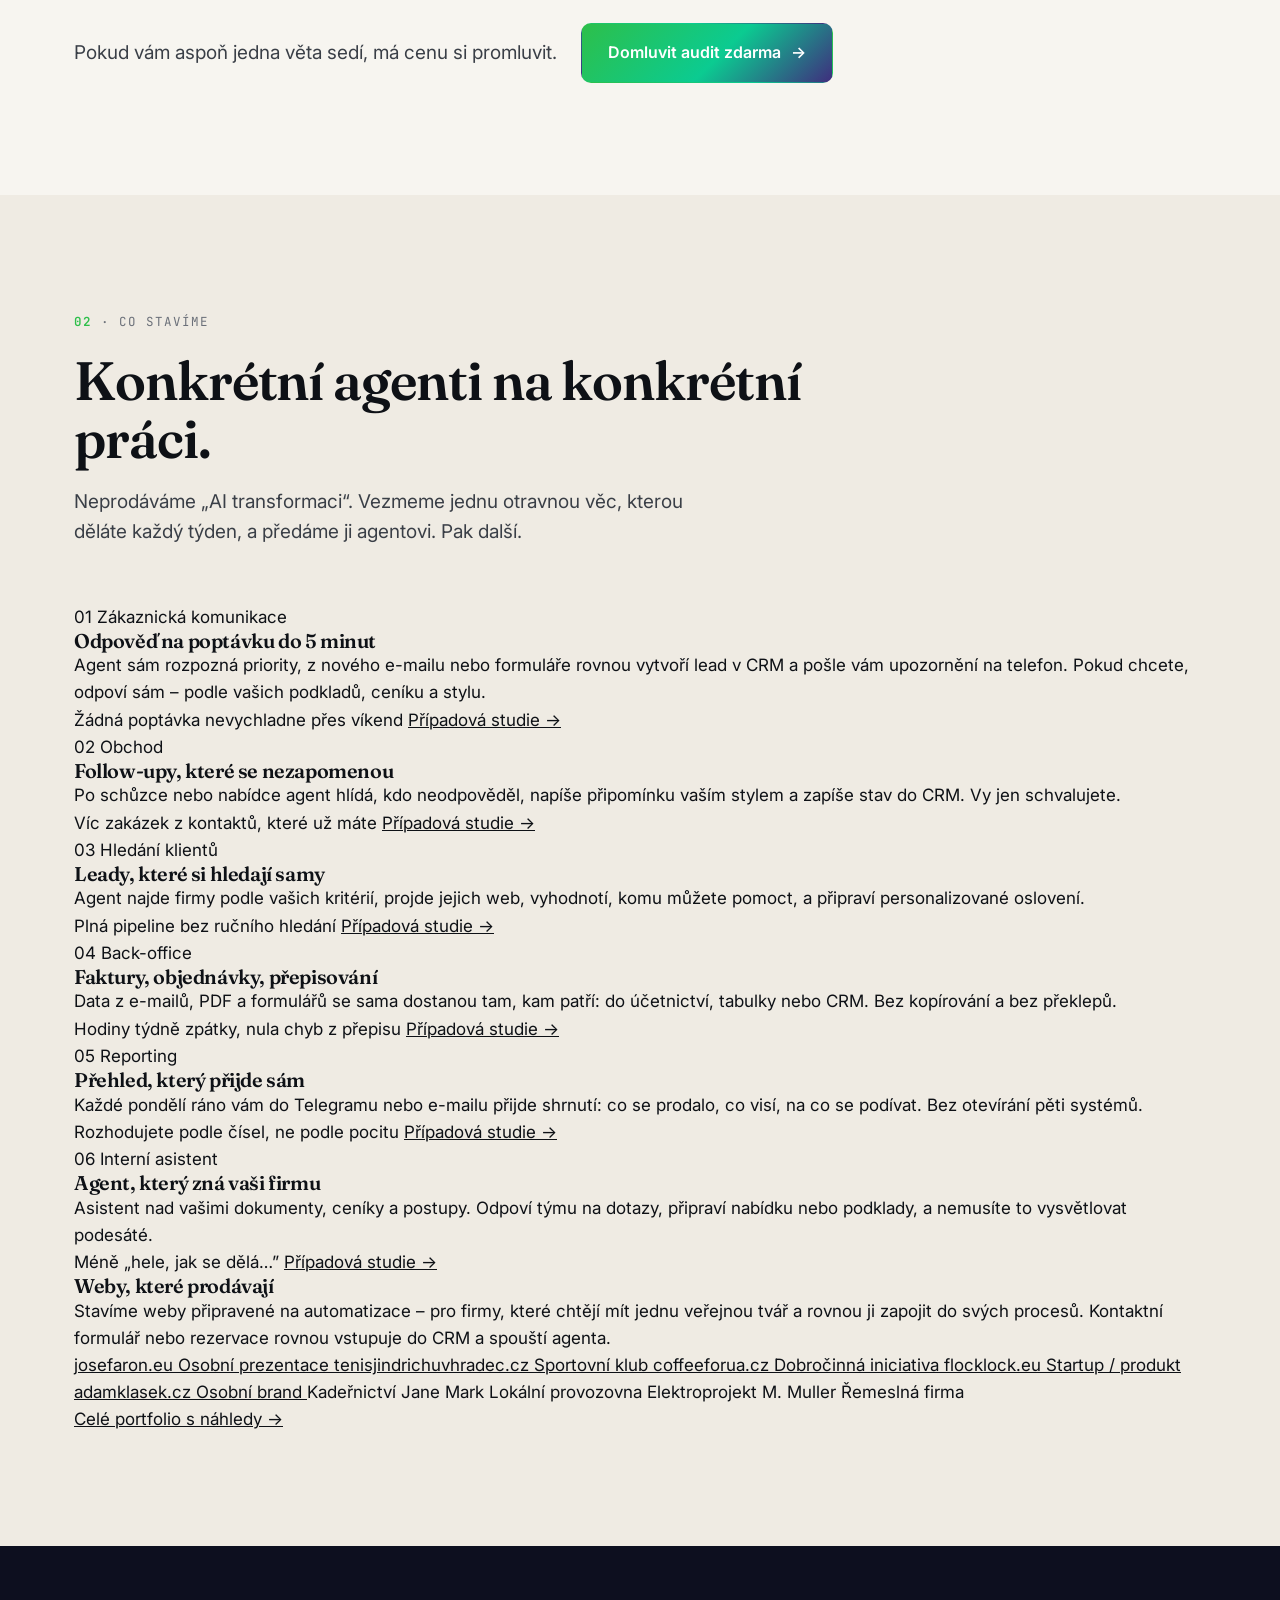
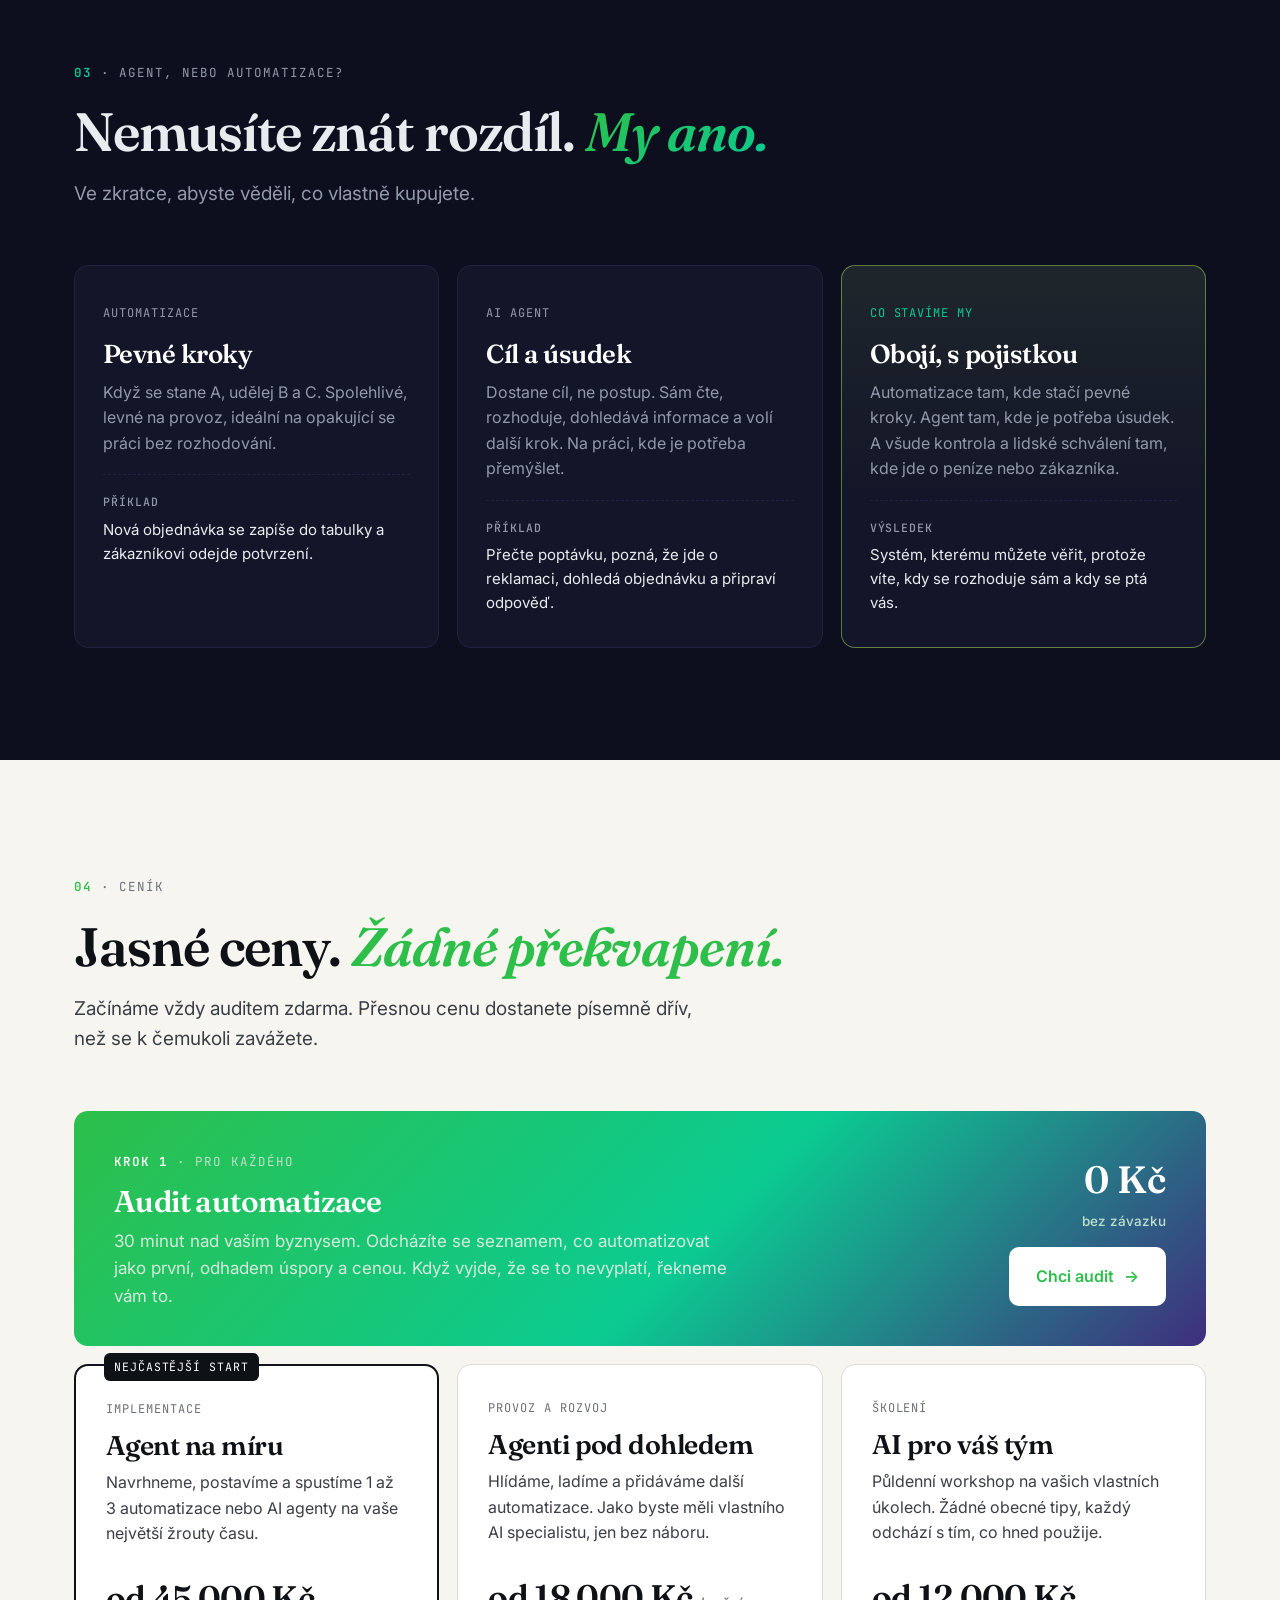
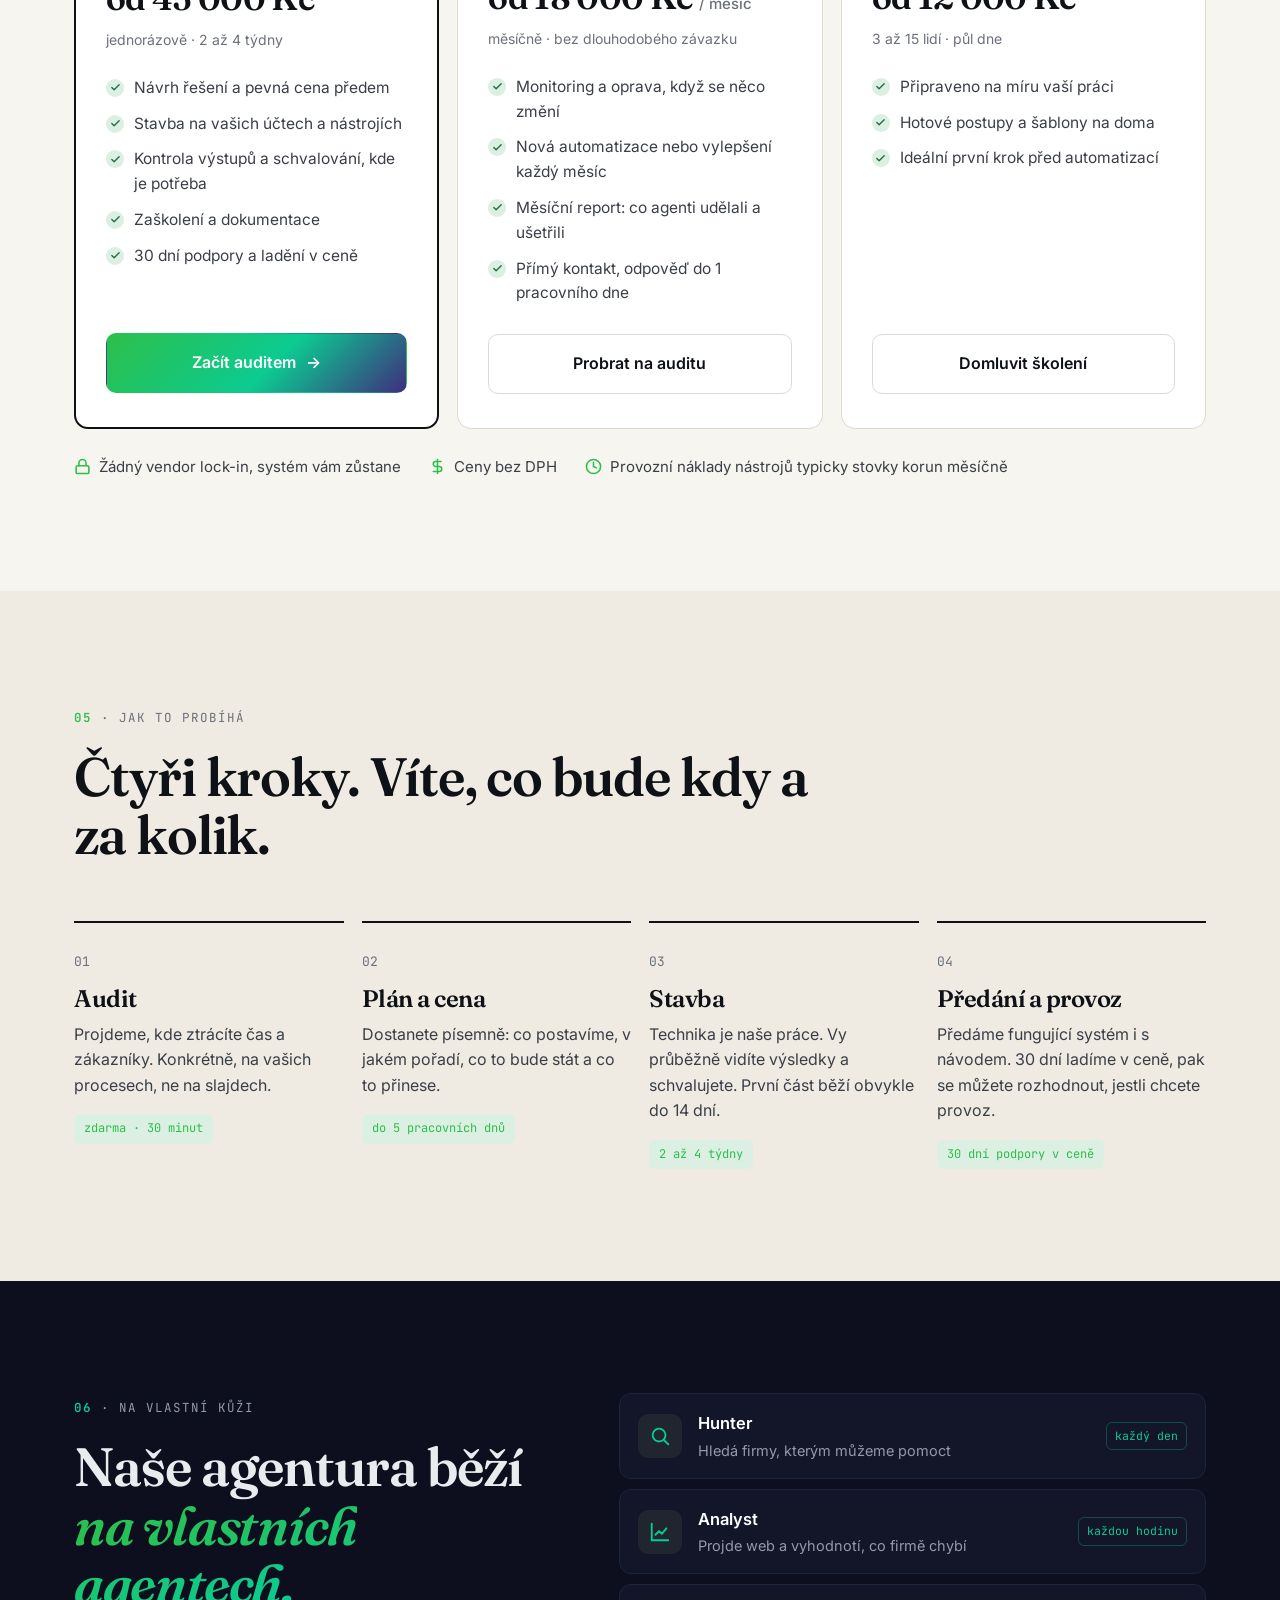
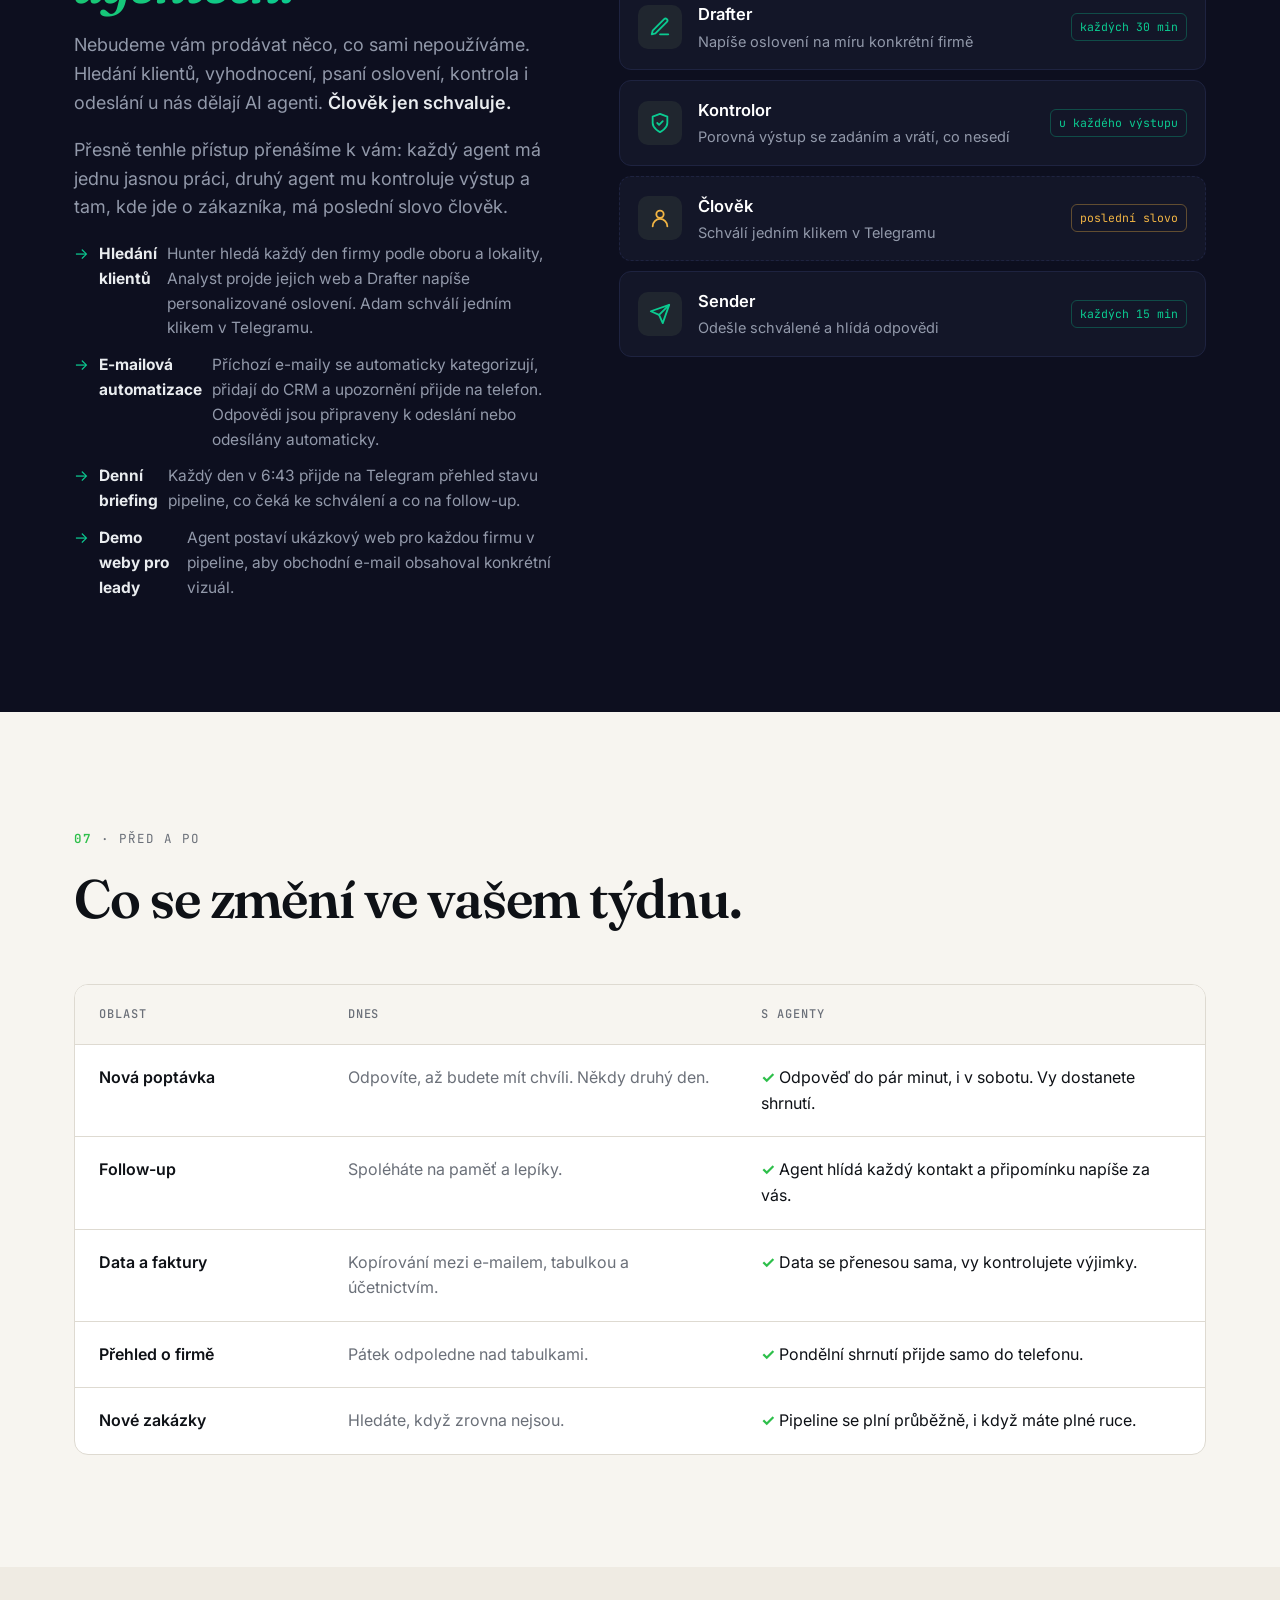
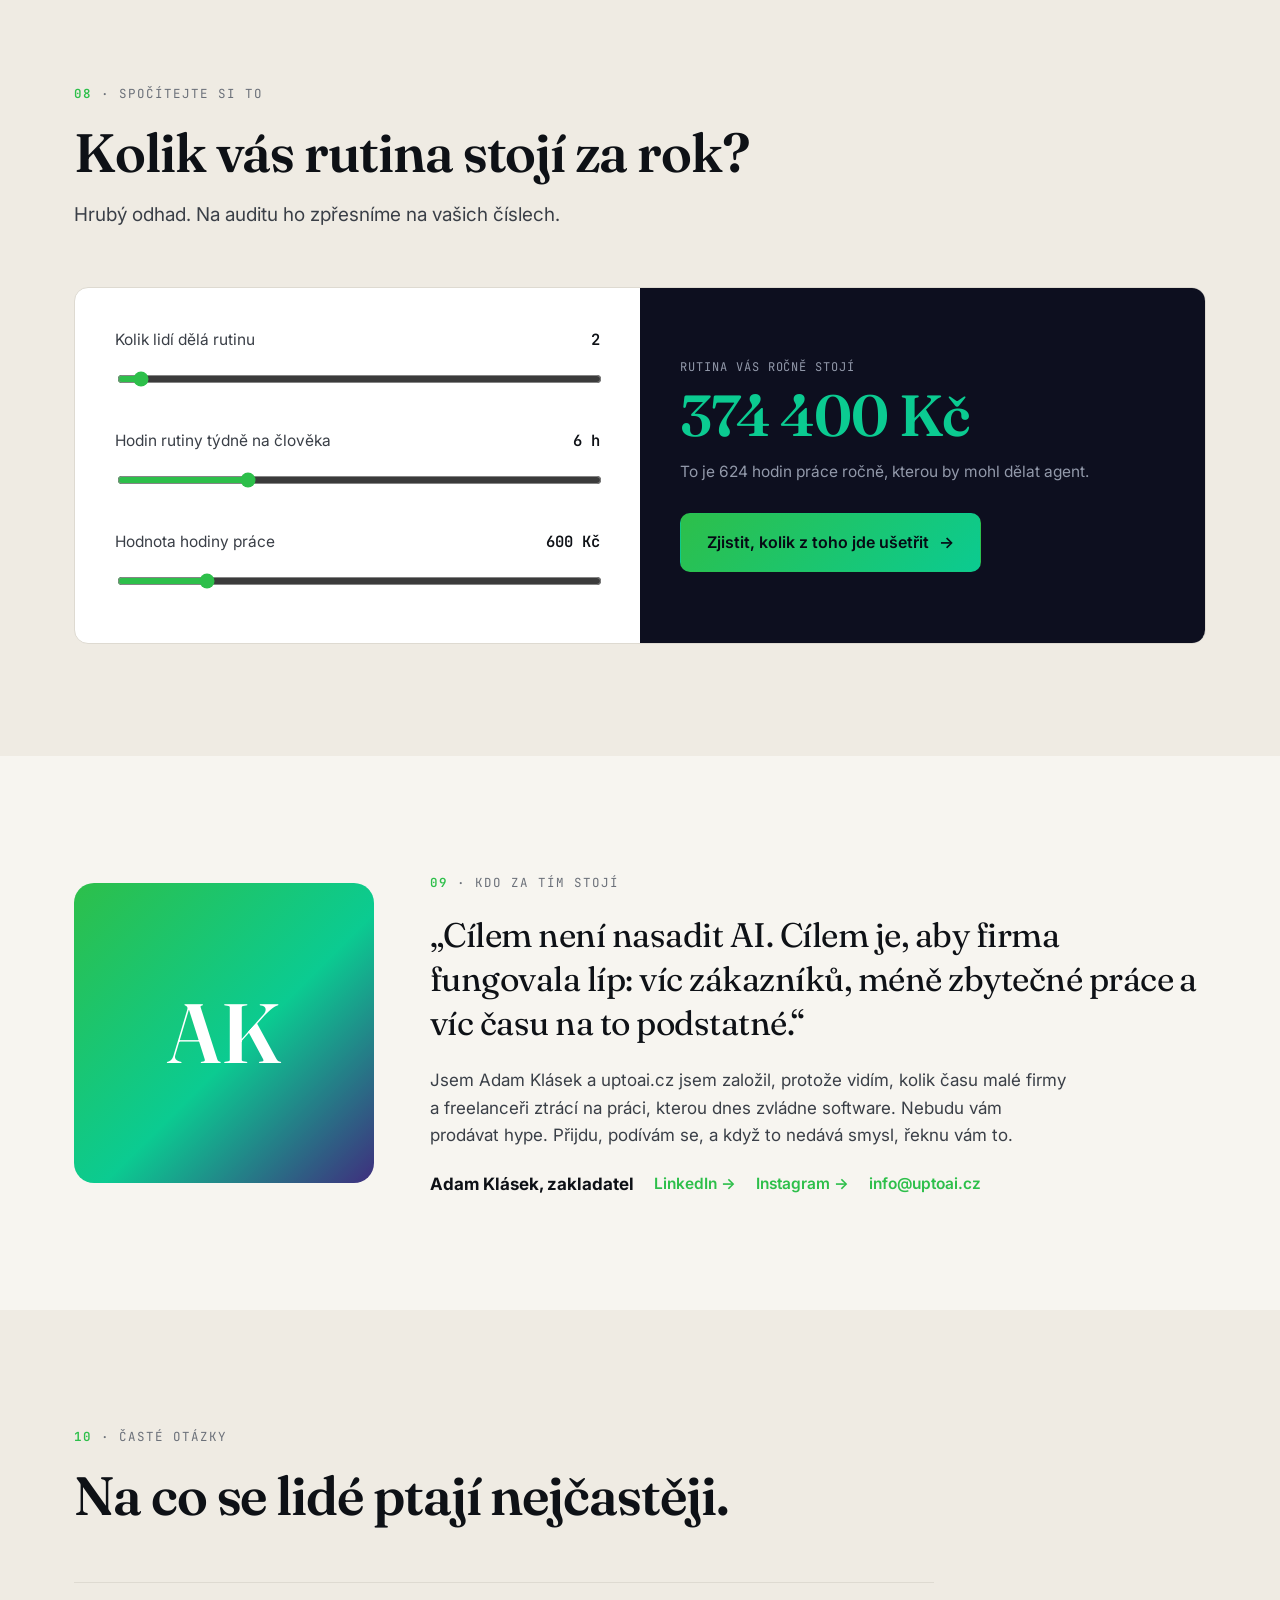
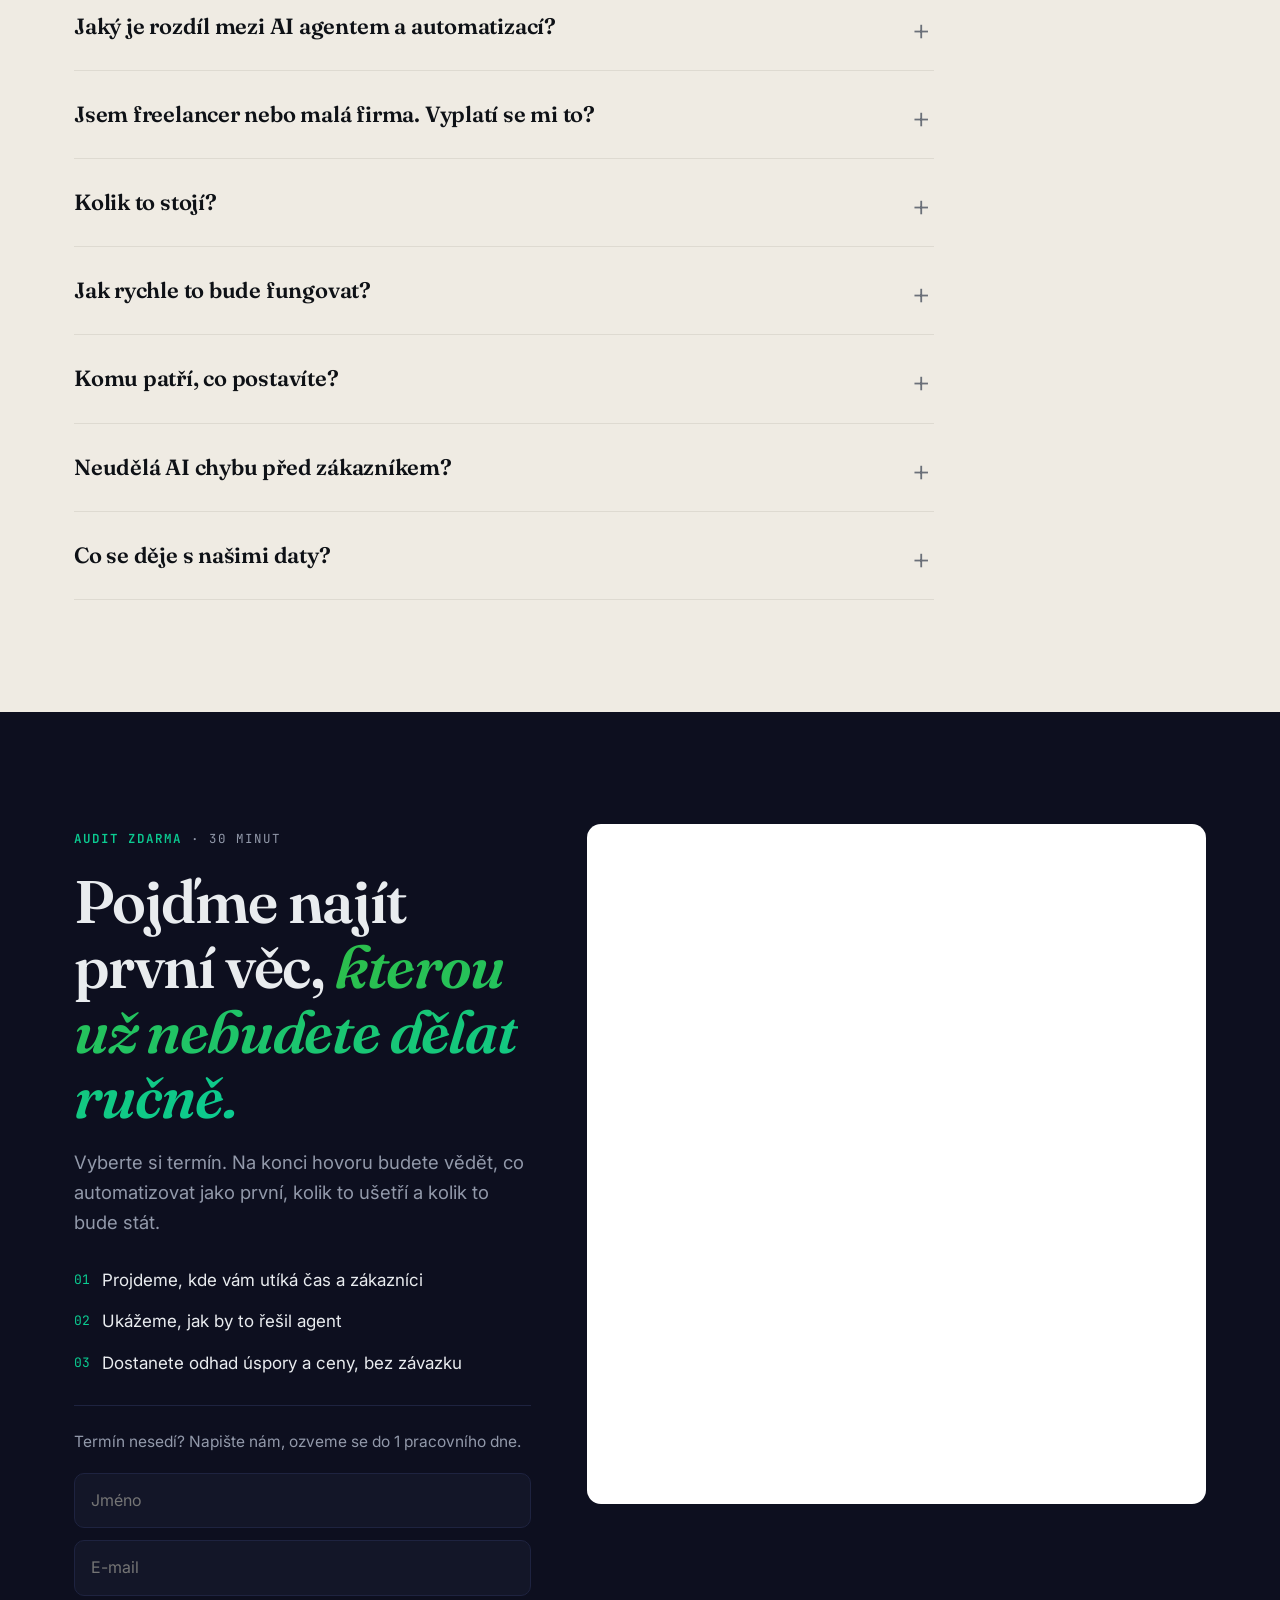
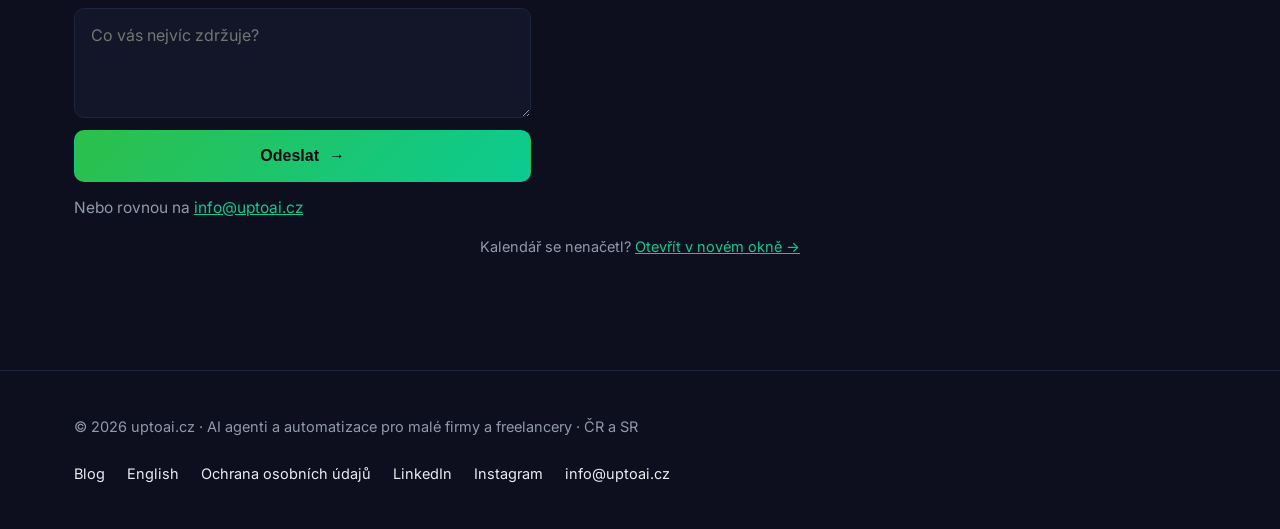
==== commit 2d14592c: "fix: tmavý navbar + SVG favicon - navbar opacity 0.38 → 0.92 (byl průhledný, mísil se s béžovým body" ====
--- a/index.html
+++ b/index.html
@@ -17,6 +17,7 @@
     gtag('js', new Date());
     gtag('config', 'G-QZL82EMB1N');
   </script>
+  <link rel="icon" type="image/svg+xml" href="/favicon.svg">
   <link rel="icon" type="image/png" href="/favicon.png">
   <link rel="icon" type="image/x-icon" href="/favicon.ico">
   <link rel="apple-touch-icon" href="/favicon-180.png">
--- a/home.css
+++ b/home.css
@@ -100,10 +100,10 @@
 /* Nav */
 .nav {
   position: sticky; top: 0; z-index: 50;
-  background: rgba(10,13,25,.38);
-  backdrop-filter: saturate(200%) blur(28px);
-  -webkit-backdrop-filter: saturate(200%) blur(28px);
-  border-bottom: 1px solid rgba(255,255,255,.1);
+  background: rgba(10,13,25,.92);
+  backdrop-filter: saturate(180%) blur(20px);
+  -webkit-backdrop-filter: saturate(180%) blur(20px);
+  border-bottom: 1px solid rgba(255,255,255,.08);
   color: var(--dark-text);
 }
 .nav .wrap { display: flex; align-items: center; justify-content: space-between; height: 68px; }
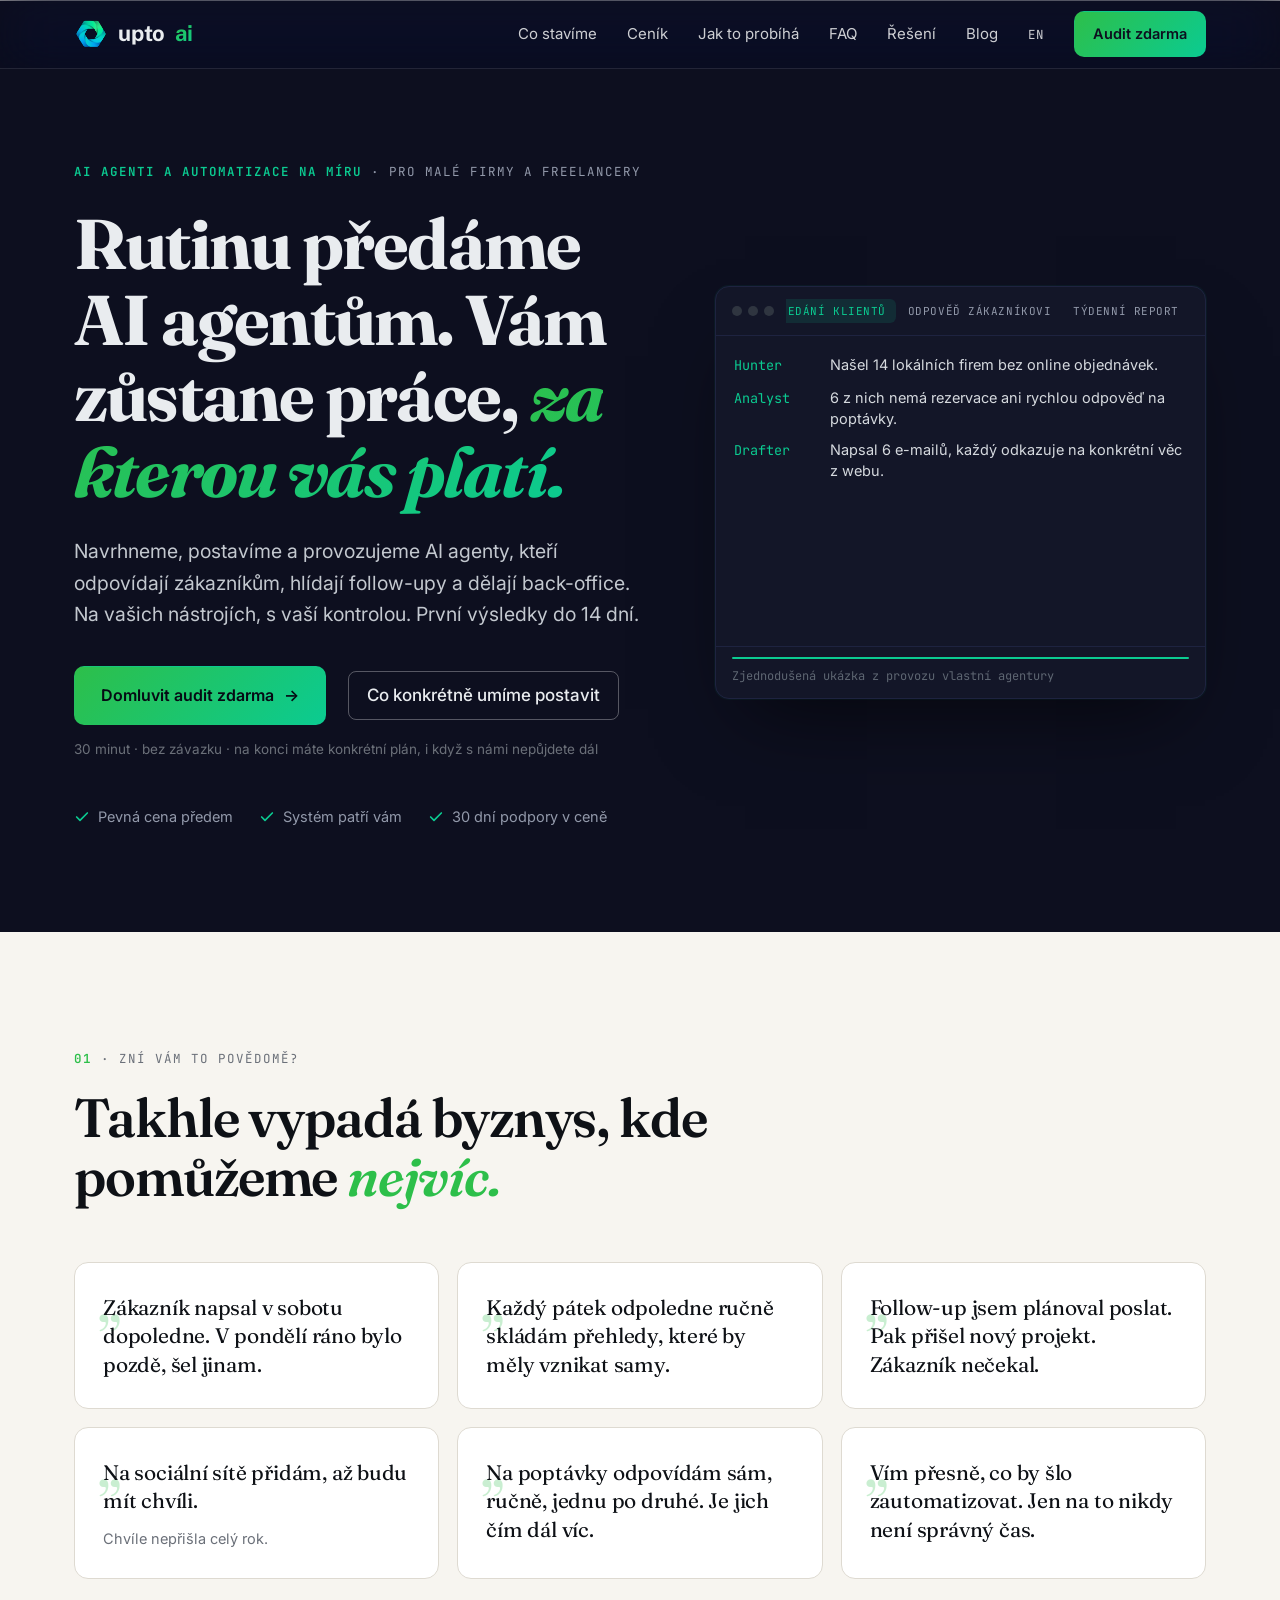
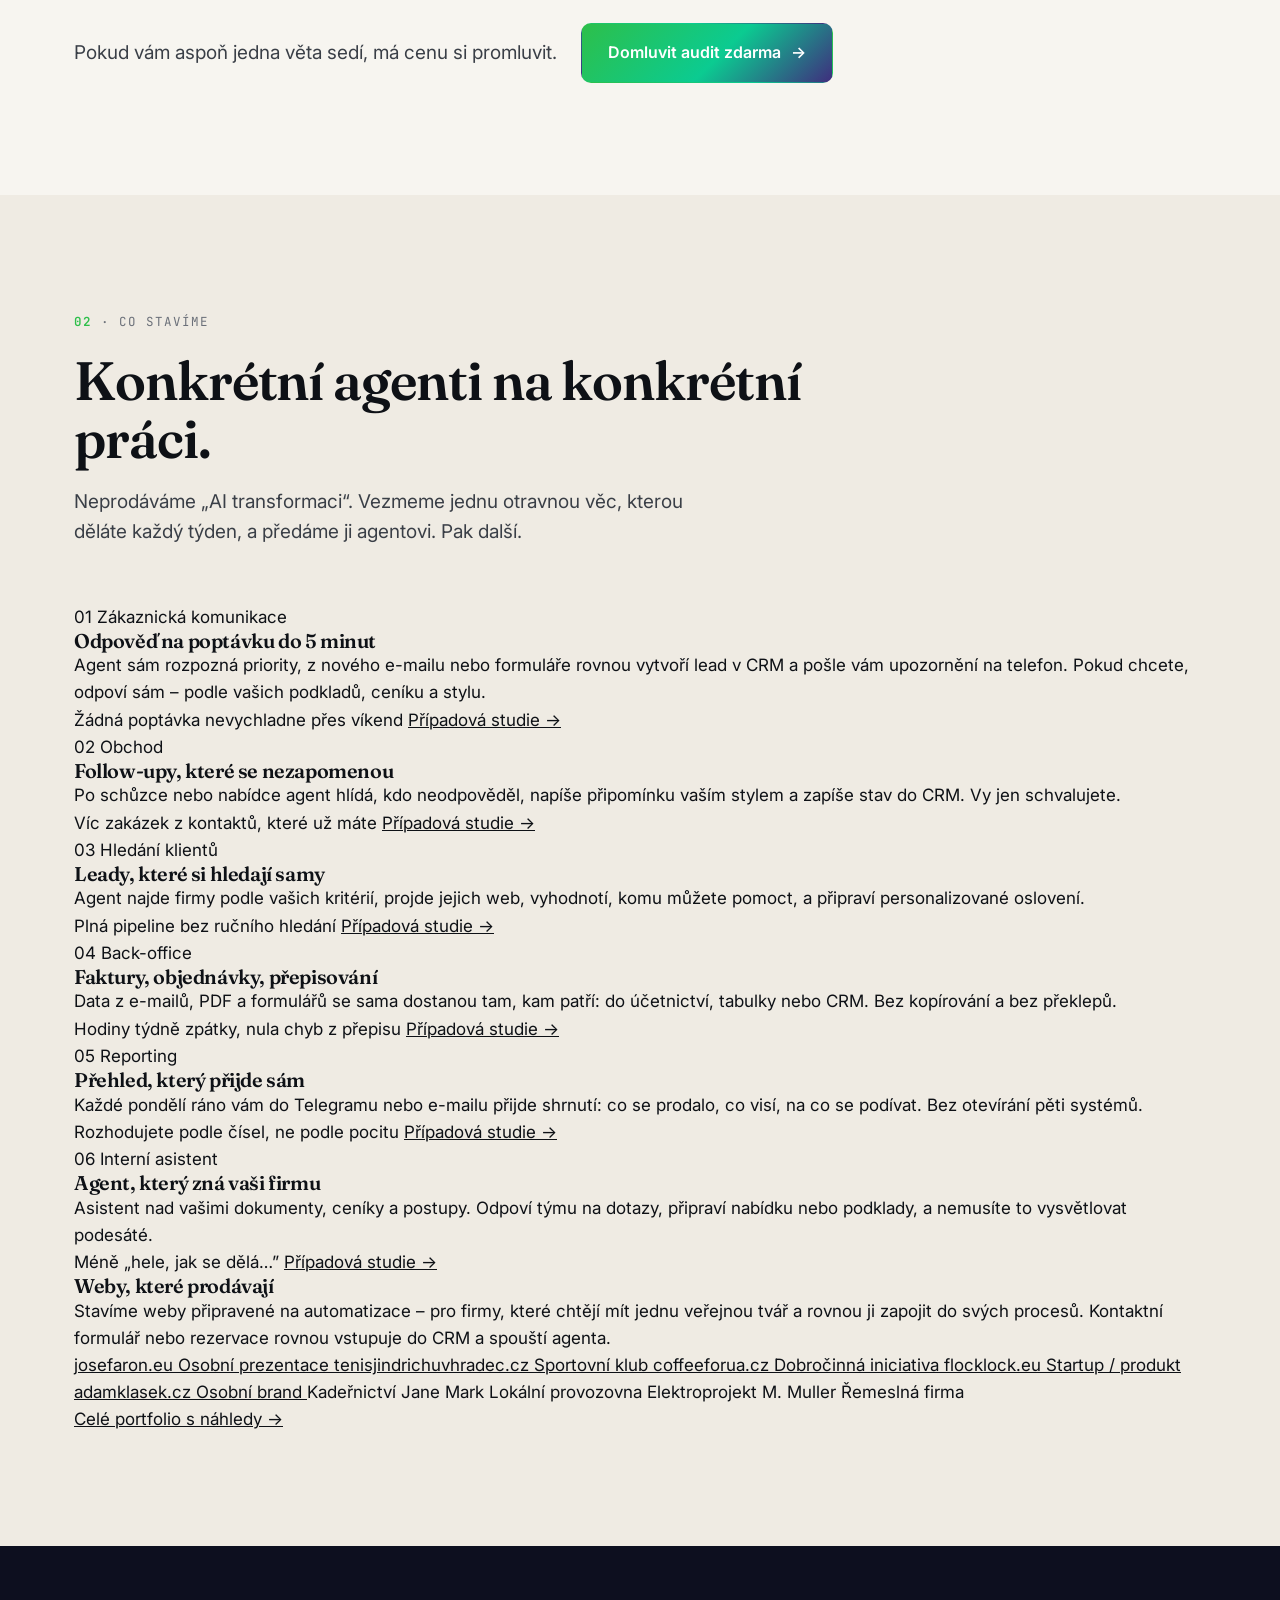
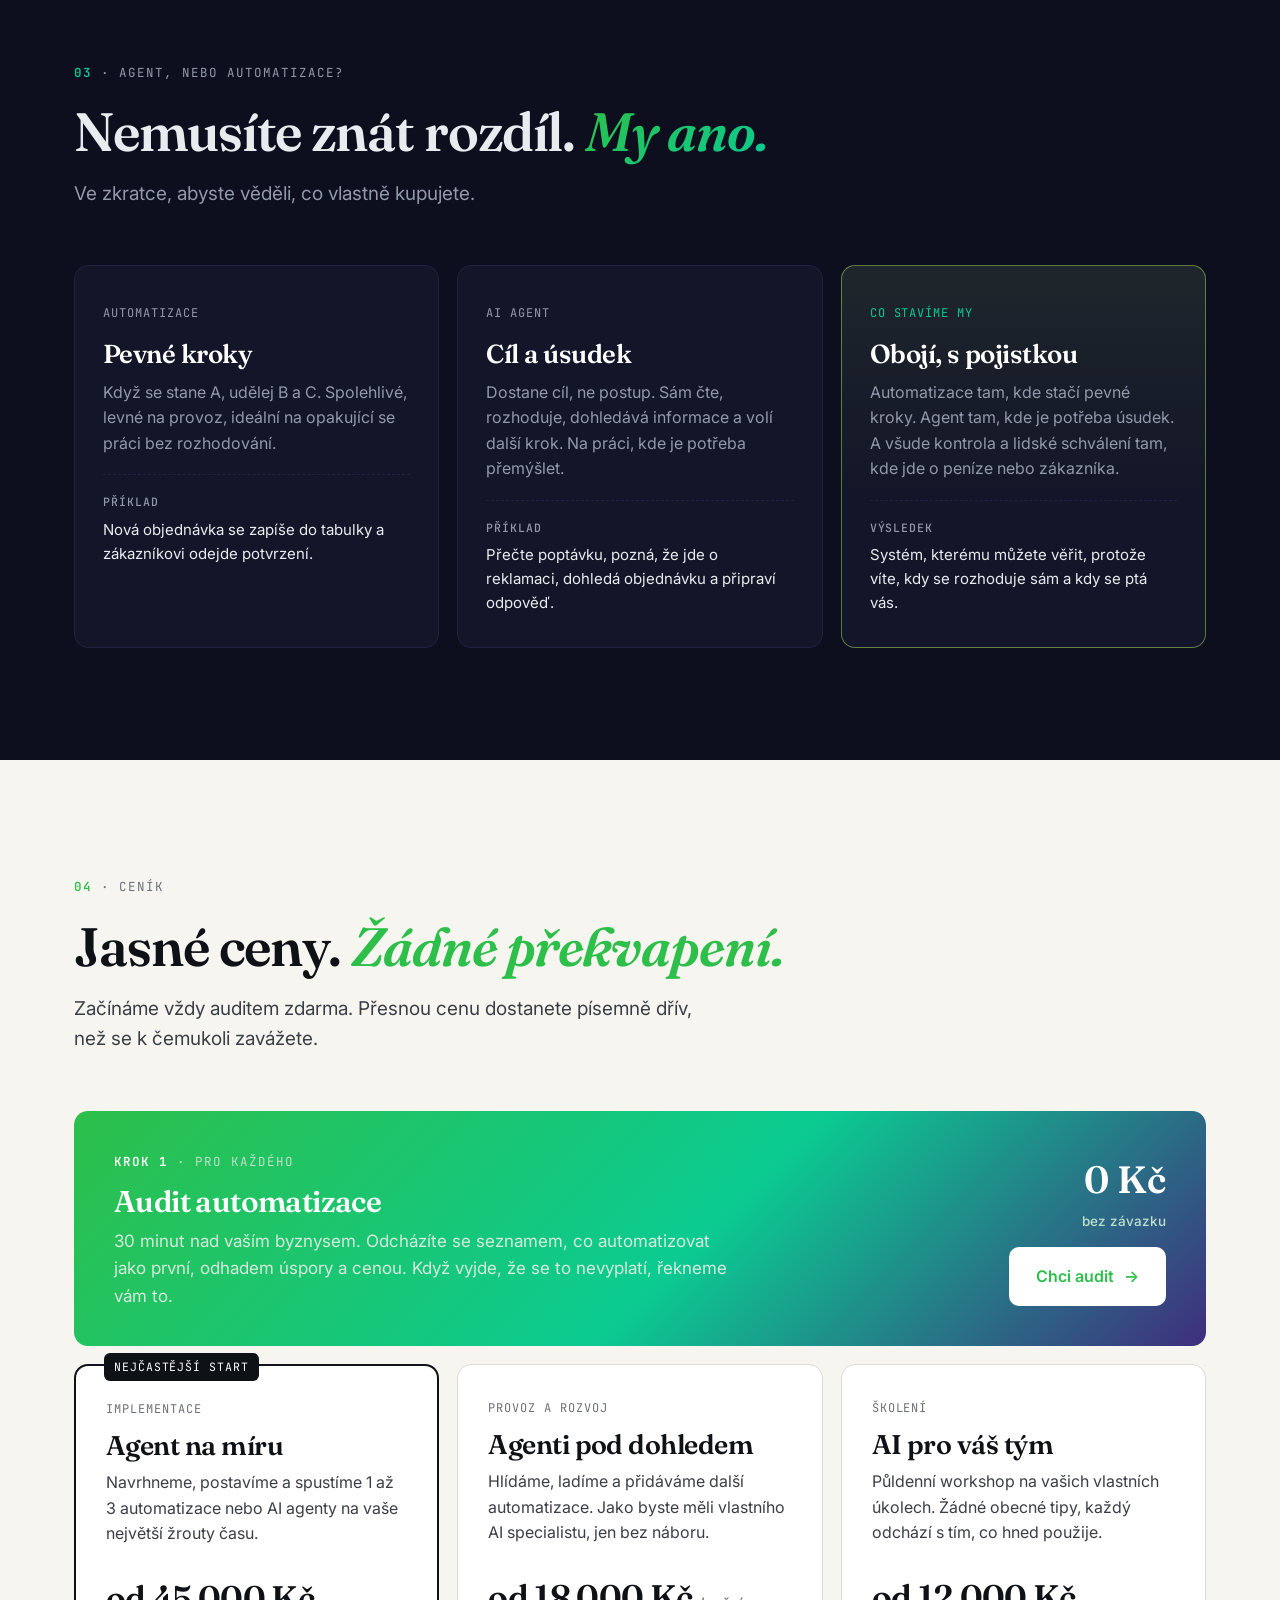
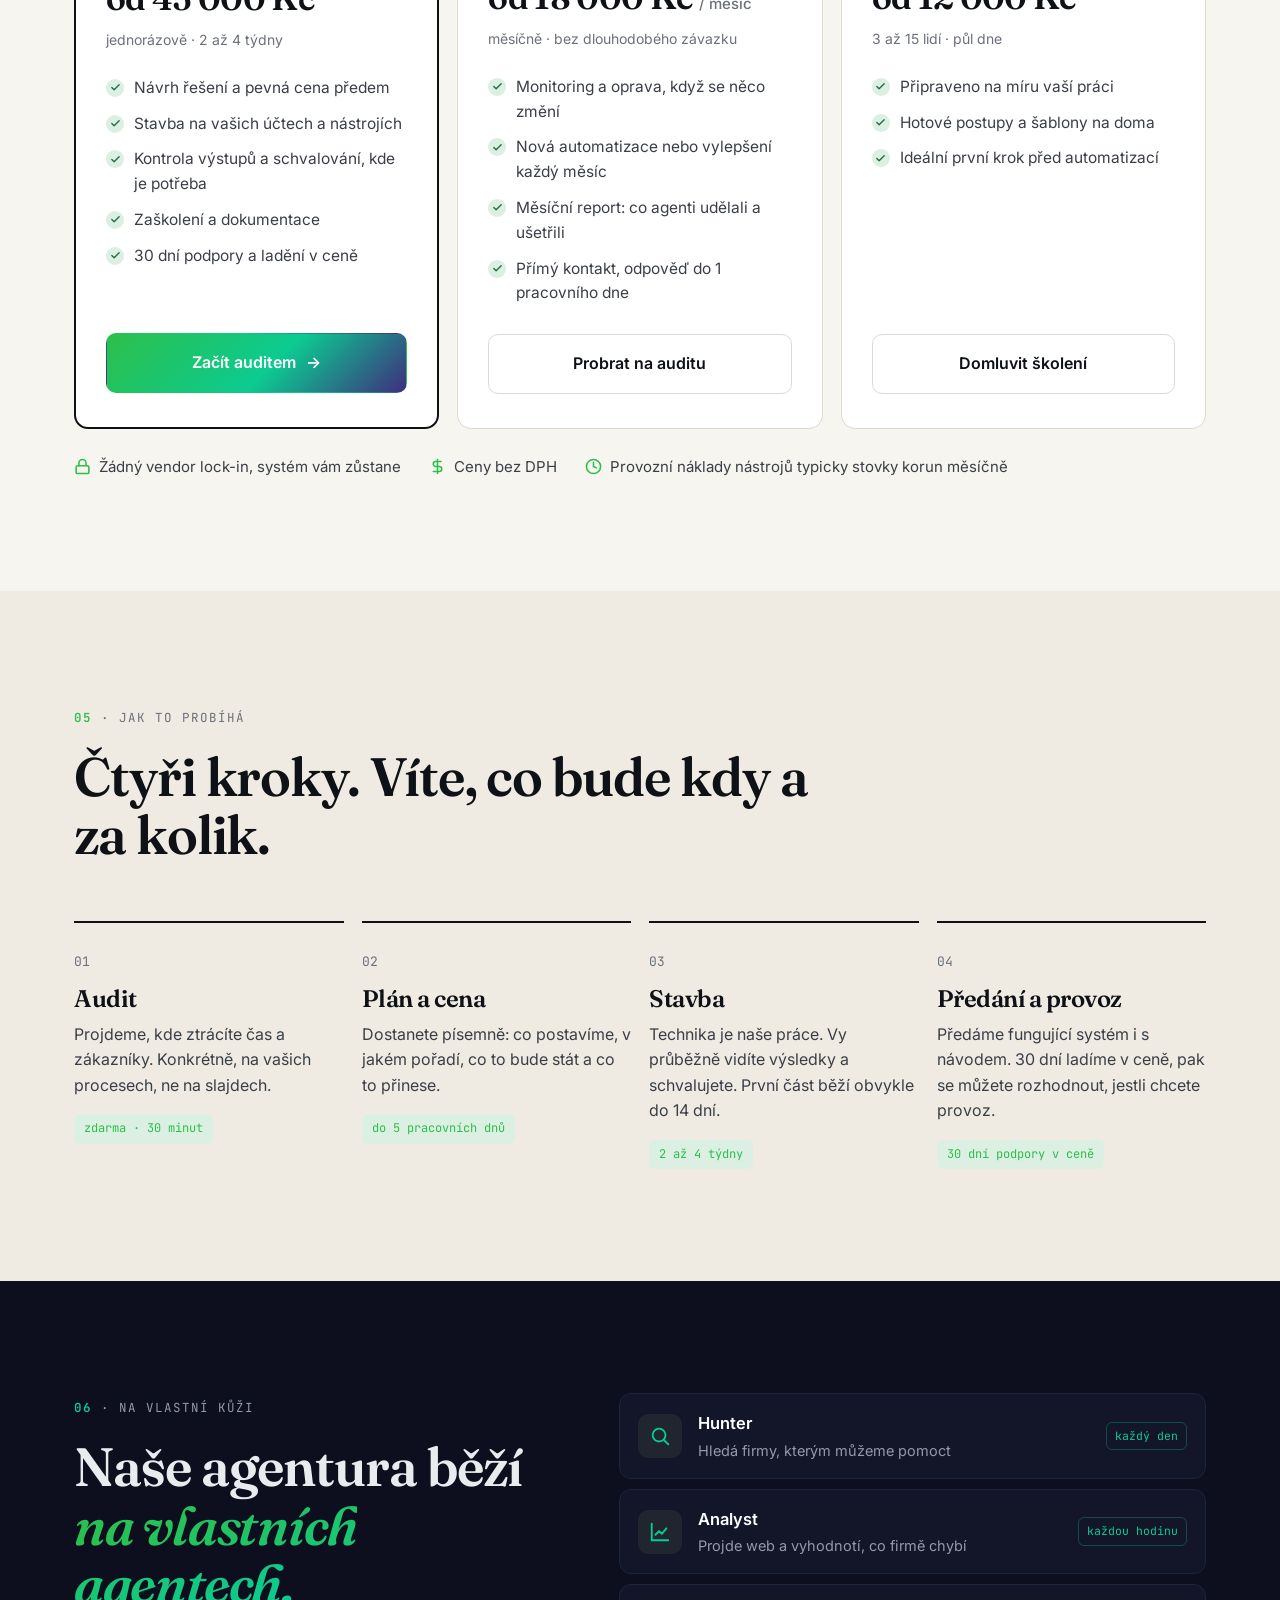
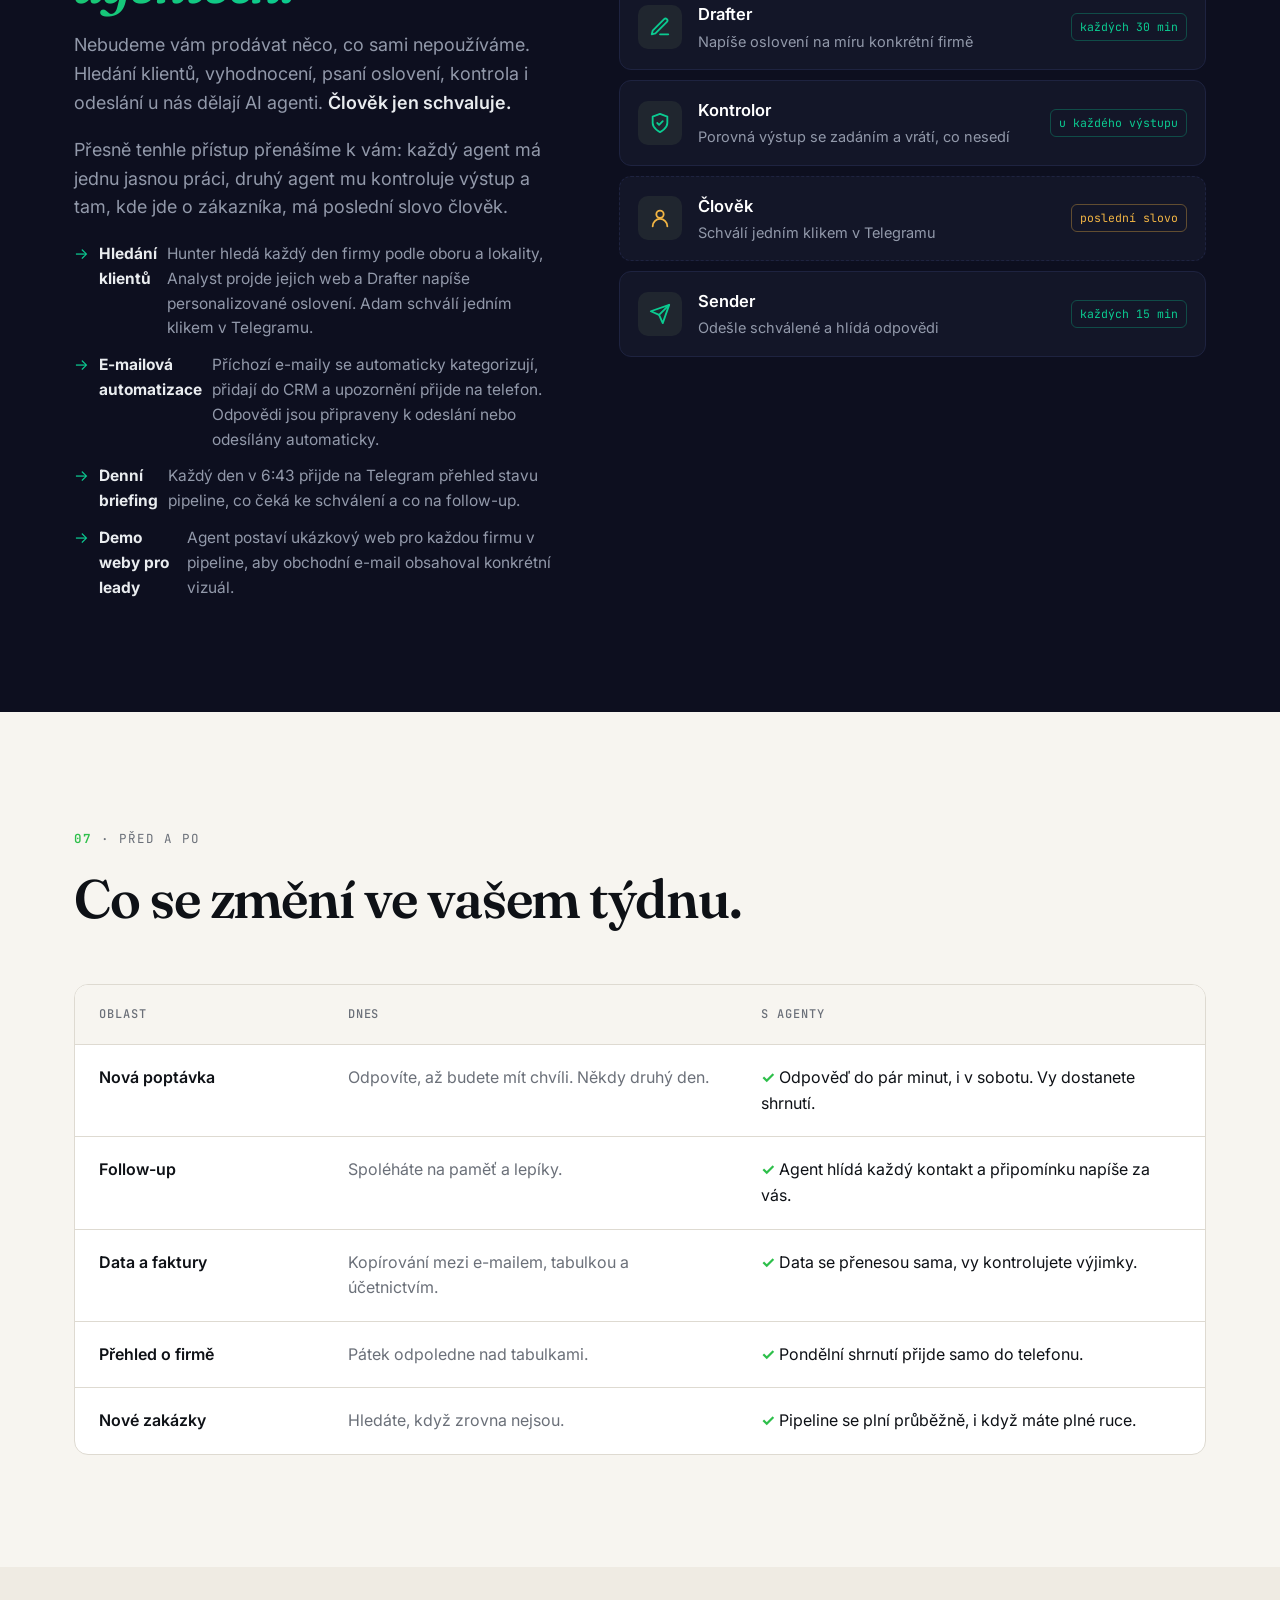
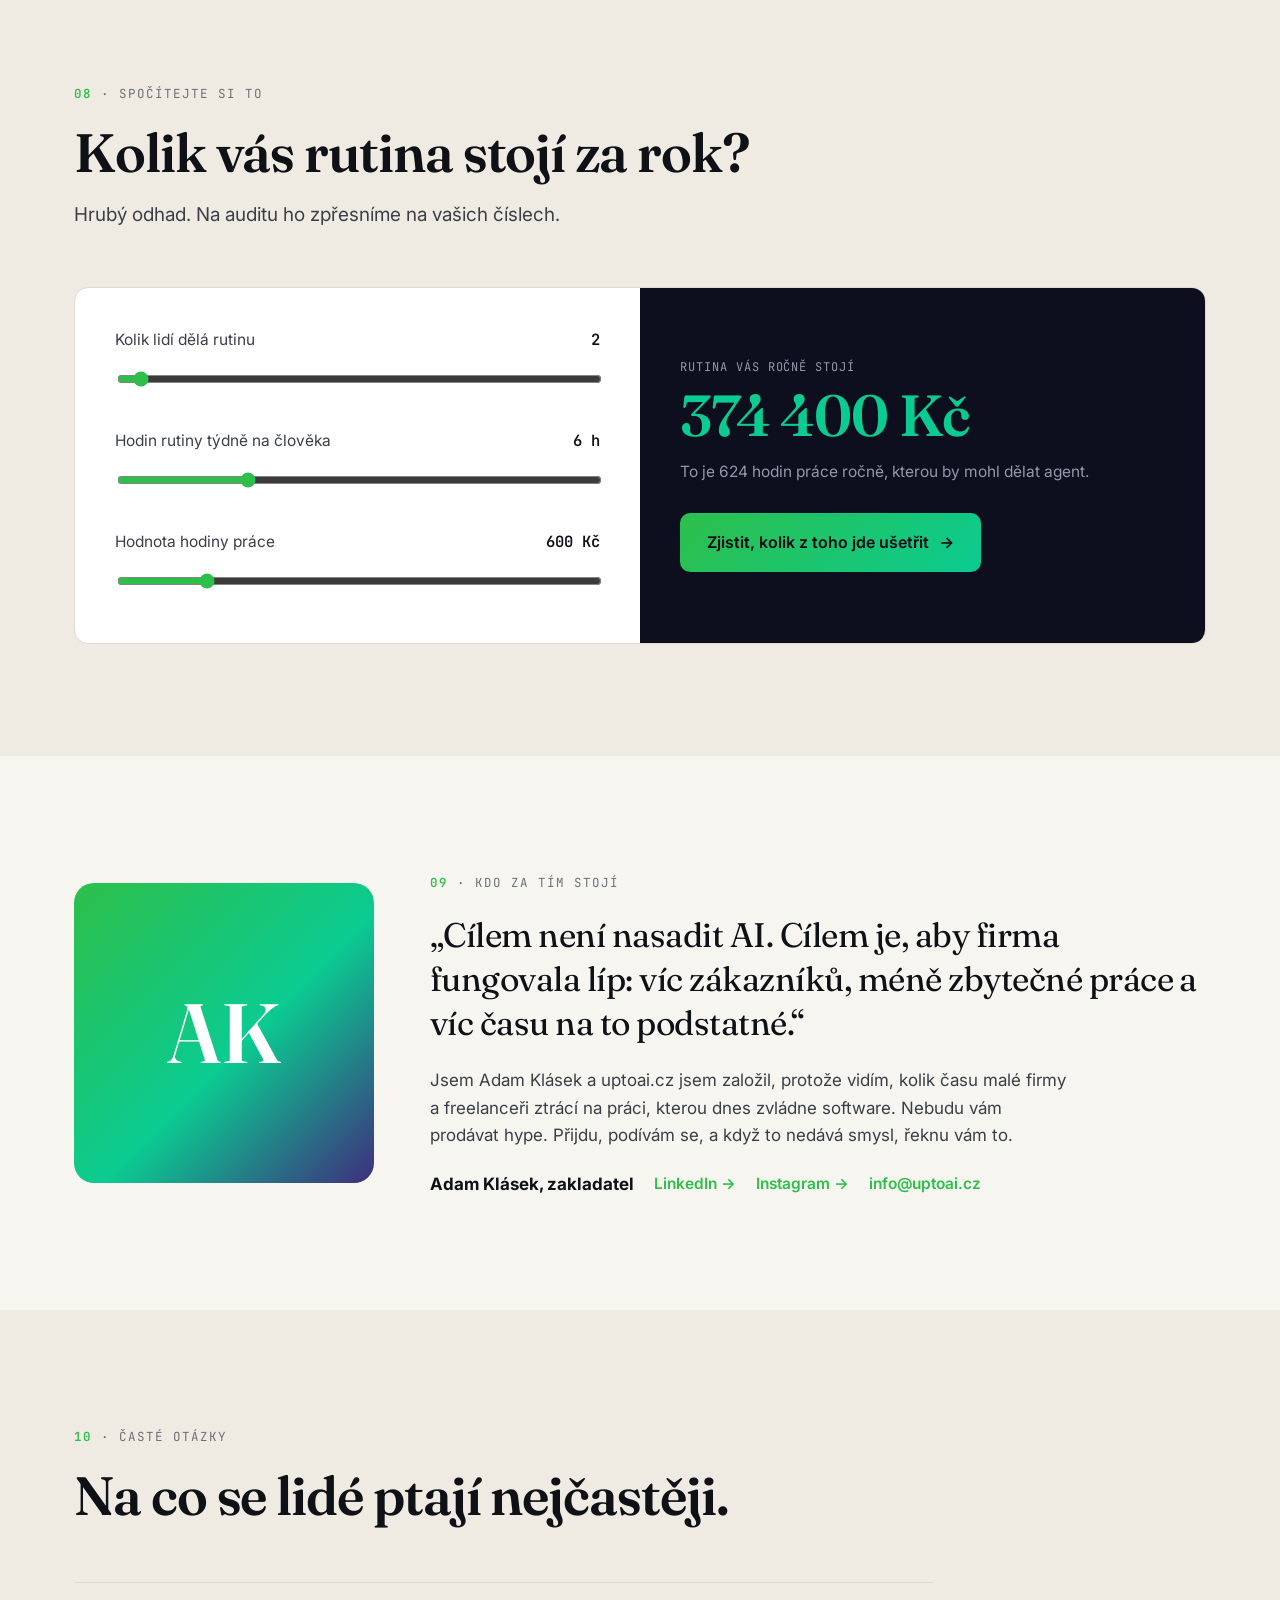
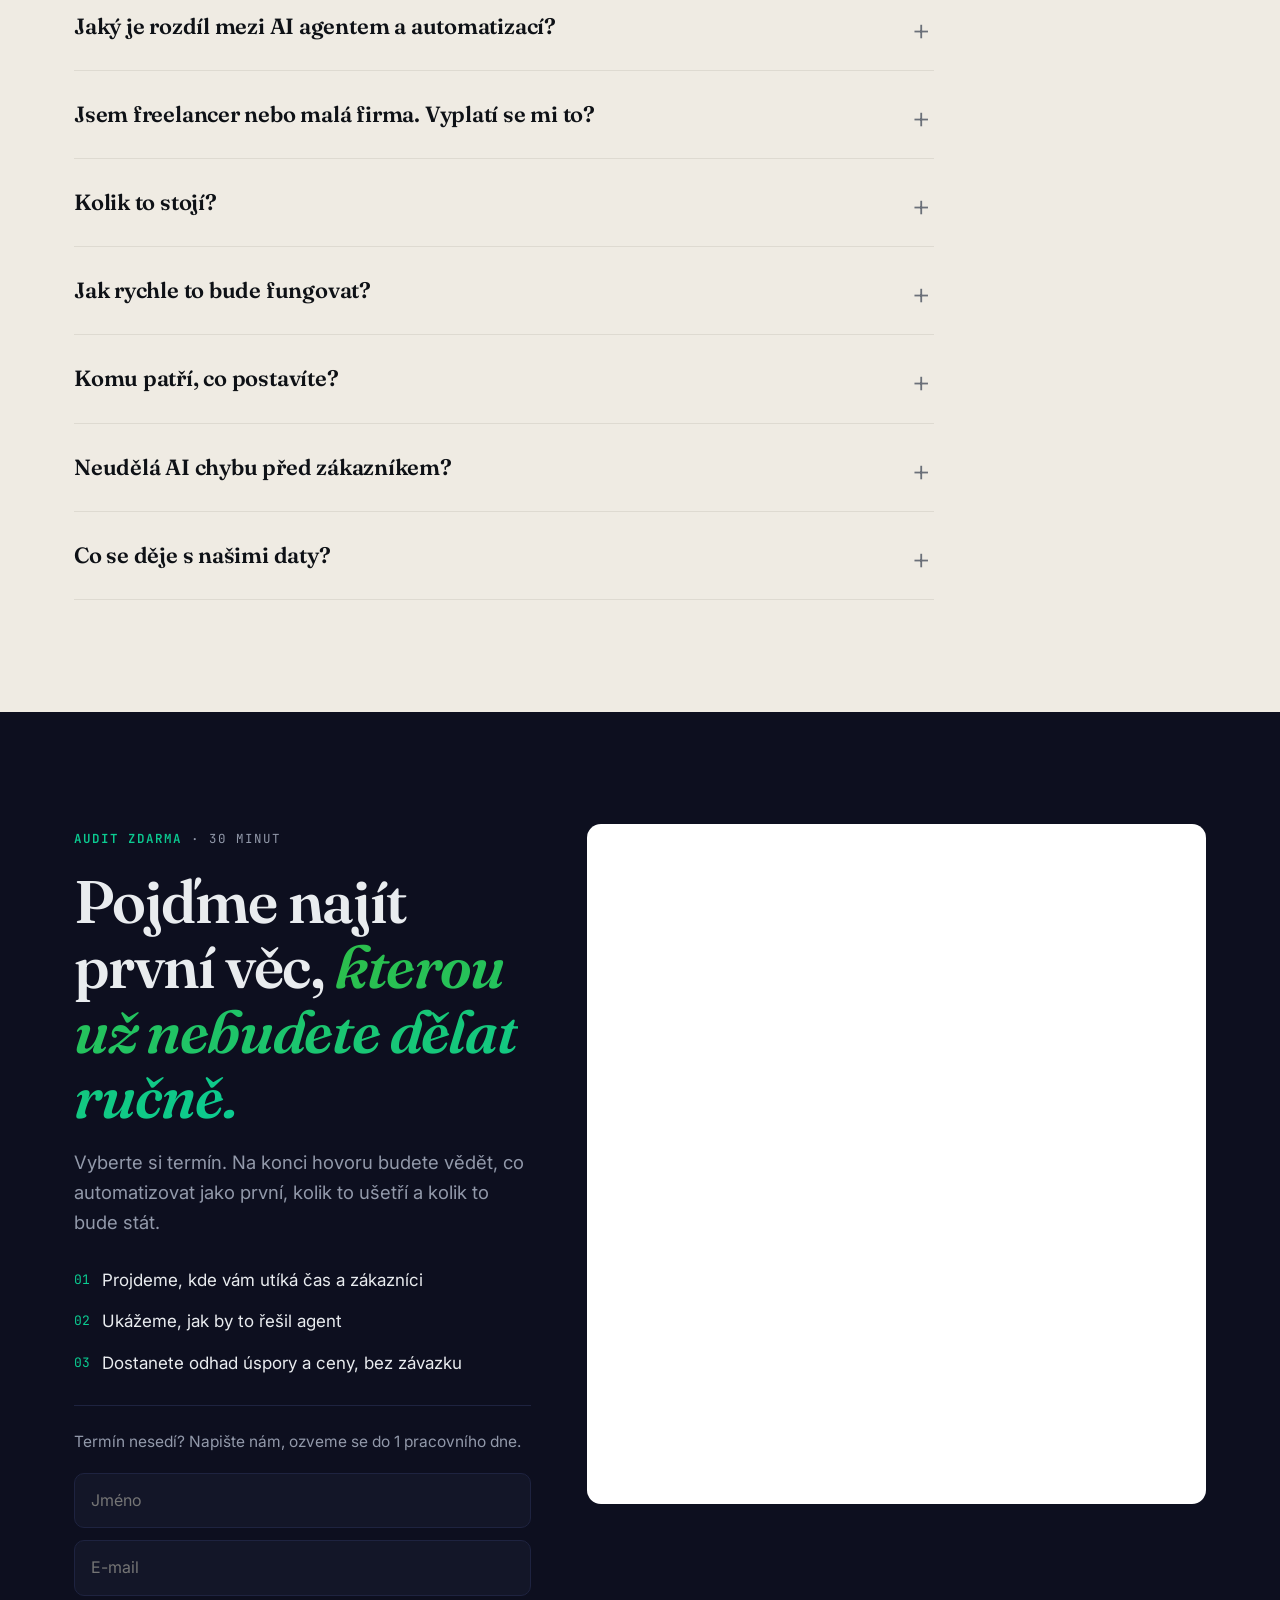
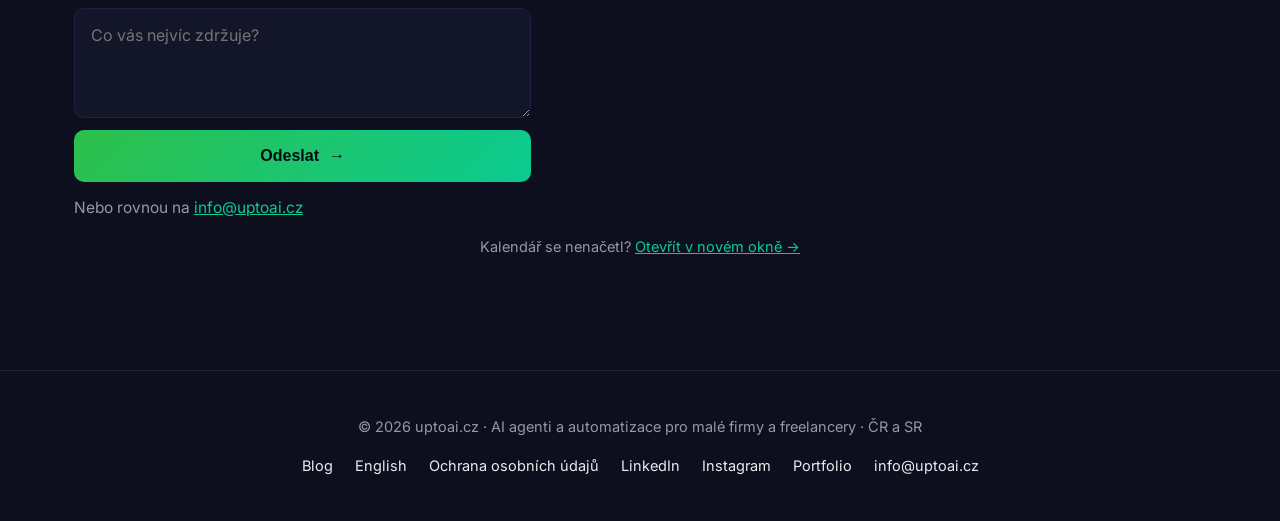
==== commit e9c1f730: "web: 9 UI vylepšení dle Adama 1. Logo uptoai - bez mezery, font-weight 700 2. Demo widget - Adam→člo" ====
--- a/index.html
+++ b/index.html
@@ -85,7 +85,7 @@
 
   <header class="nav" id="nav">
     <div class="wrap">
-      <a href="/" class="logo" aria-label="uptoai domů"><img src="/logo.svg" alt="" class="nav-logo-img" width="26" height="26"> upto<span>ai</span></a>
+      <a href="/" class="logo" aria-label="uptoai domů"><img src="/logo.svg" alt="" class="nav-logo-img" width="26" height="26">upto<span>ai</span></a>
       <ul class="nav-links" id="navLinks">
         <li><a href="#co-stavime">Co stavíme</a></li>
         <li><a href="#cenik">Ceník</a></li>
@@ -135,11 +135,11 @@
           <div class="demo-body">
             <div class="demo-card active" data-card="0">
               <div class="demo-flow">
-                <div class="demo-step" data-delay="0"><span class="ds-agent">Hunter</span><span class="ds-msg">Našel 14 firem v Opavě bez online objednávek.</span></div>
+                <div class="demo-step" data-delay="0"><span class="ds-agent">Hunter</span><span class="ds-msg">Našel 14 lokálních firem bez online objednávek.</span></div>
                 <div class="demo-step" data-delay="1600"><span class="ds-agent">Analyst</span><span class="ds-msg">6 z nich nemá rezervace ani rychlou odpověď na poptávky.</span></div>
                 <div class="demo-step" data-delay="3200"><span class="ds-agent">Drafter</span><span class="ds-msg">Napsal 6 e-mailů, každý odkazuje na konkrétní věc z webu.</span></div>
                 <div class="demo-step" data-delay="4800"><span class="ds-agent ds-k">Kontrolor</span><span class="ds-msg">1 vrácen k přepisu. 5 prošlo. Opraveno.</span></div>
-                <div class="demo-step" data-delay="6000"><span class="ds-agent ds-a">Adam</span><span class="ds-msg">Schválil v Telegramu jedním klikem.</span></div>
+                <div class="demo-step" data-delay="6000"><span class="ds-agent ds-a">člověk</span><span class="ds-msg">Schválil v Telegramu jedním klikem.</span></div>
               </div>
               <div class="demo-result" data-delay="7200"><svg viewBox="0 0 24 24" fill="none" stroke="currentColor" stroke-width="2.5" stroke-linecap="round" stroke-linejoin="round"><path d="M20 6 9 17l-5-5"/></svg>7 oslovení odesláno · 08:14</div>
             </div>
@@ -614,8 +614,9 @@
         <a href="/blog/">Blog</a>
         <a href="/en/">English</a>
         <a href="/ochrana-osobnich-udaju/">Ochrana osobních údajů</a>
-        <a href="https://www.linkedin.com/company/uptoai.cz" target="_blank" rel="noopener">LinkedIn</a>
+        <a href="https://www.linkedin.com/company/uptoaicz/home/?viewAsMember=true" target="_blank" rel="noopener">LinkedIn</a>
         <a href="https://www.instagram.com/uptoai.cz/" target="_blank" rel="noopener">Instagram</a>
+        <a href="https://adamklasek.cz/" target="_blank" rel="noopener">Portfolio</a>
         <a href="mailto:info@uptoai.cz">info@uptoai.cz</a>
       </nav>
     </div>
--- a/home.css
+++ b/home.css
@@ -88,7 +88,11 @@
 }
 .btn-primary { background: var(--accent-gradient); color: var(--accent-ink); }
 .btn-primary:hover { filter: brightness(0.9); transform: translateY(-1px); box-shadow: 0 8px 24px rgba(31,111,74,.3); }
-.btn-volt { background: linear-gradient(135deg, #2DBF4A, #0BCB91); color: #060A14; }
+@keyframes voltShift {
+  0%, 100% { background-position: 0% 50%; }
+  50% { background-position: 100% 50%; }
+}
+.btn-volt { background: linear-gradient(135deg, #2DBF4A, #0BCB91, #1ABF7A, #2DBF4A); background-size: 300% 300%; animation: voltShift 3s ease infinite; color: #060A14; }
 .btn-volt:hover { filter: brightness(1.1); transform: translateY(-1px); }
 .btn-ghost { border-color: var(--line); color: var(--ink); background: transparent; }
 .btn-ghost:hover { border-color: var(--ink); }
@@ -100,15 +104,15 @@
 /* Nav */
 .nav {
   position: sticky; top: 0; z-index: 50;
-  background: rgba(10,13,25,.92);
-  backdrop-filter: saturate(180%) blur(20px);
-  -webkit-backdrop-filter: saturate(180%) blur(20px);
-  border-bottom: 1px solid rgba(255,255,255,.08);
+  background: rgba(10,13,25,.38);
+  backdrop-filter: saturate(200%) blur(28px);
+  -webkit-backdrop-filter: saturate(200%) blur(28px);
+  border-bottom: 1px solid rgba(255,255,255,.1);
   color: var(--dark-text);
 }
 .nav .wrap { display: flex; align-items: center; justify-content: space-between; height: 68px; }
-.logo { font-family: 'Public Sans', var(--sans); font-size: 22px; font-weight: 300; text-decoration: none; letter-spacing: 0.01em; display: flex; flex-direction: row; align-items: center; gap: 10px; color: var(--dark-text); }
-.logo span { font-weight: 300; background: linear-gradient(135deg, #2DBF4A, #0BCB91); -webkit-background-clip: text; -webkit-text-fill-color: transparent; background-clip: text; }
+.logo { font-family: 'Public Sans', var(--sans); font-size: 22px; font-weight: 700; text-decoration: none; letter-spacing: -0.01em; display: flex; flex-direction: row; align-items: center; gap: 10px; color: var(--dark-text); }
+.logo span { font-weight: 700; background: linear-gradient(135deg, #2DBF4A, #0BCB91); -webkit-background-clip: text; -webkit-text-fill-color: transparent; background-clip: text; }
 .nav-logo-img { height: 34px !important; width: 34px !important; min-width: 34px; display: block; flex-shrink: 0; transform-origin: center; transition: transform 0.5s ease-out; }
 .logo:hover .nav-logo-img { transform: rotate(450deg) scale(1.25); transition: transform 0.5s cubic-bezier(0.3, 0, 0.85, 0.5); }
 .nav-links { display: flex; gap: 30px; align-items: center; list-style: none; margin: 0; padding: 0; }
@@ -122,7 +126,7 @@
 .burger svg { width: 26px; height: 26px; }
 
 /* Hero */
-.hero { background: var(--dark); color: var(--dark-text); padding: 88px 0 104px; position: relative; overflow: hidden; }
+.hero { background: var(--dark); color: var(--dark-text); padding: calc(88px + 68px) 0 104px; margin-top: -68px; position: relative; overflow: hidden; }
 .hero-grid { position: relative; display: grid; grid-template-columns: 1.08fr 0.92fr; gap: 64px; align-items: center; }
 .hero h1 { font-family: var(--serif); font-weight: 700; font-size: clamp(44px, 5.5vw, 78px); margin-top: 22px; letter-spacing: -0.025em; }
 .hero h1 .em {
@@ -134,8 +138,8 @@
 }
 .hero-sub { margin-top: 26px; font-size: 19.5px; color: #C3C8CF; max-width: 590px; }
 .hero-actions { margin-top: 36px; display: flex; gap: 22px; align-items: center; flex-wrap: wrap; }
-.hero-link { color: var(--dark-text); font-weight: 500; text-decoration: none; border-bottom: 1px solid var(--dark-line); padding-bottom: 2px; }
-.hero-link:hover { border-color: var(--volt); }
+.hero-link { color: var(--dark-text); font-weight: 500; text-decoration: none; border: 1px solid rgba(255,255,255,0.3); border-radius: 8px; padding: 10px 18px; transition: border-color .2s, background .2s; }
+.hero-link:hover { border-color: rgba(255,255,255,0.7); background: rgba(255,255,255,0.08); }
 .hero-trust { margin-top: 44px; display: flex; gap: 26px; flex-wrap: wrap; font-size: 14.5px; color: var(--dark-muted); }
 .hero-trust span { display: inline-flex; align-items: center; gap: 8px; }
 .hero-trust svg { color: var(--volt); width: 16px; height: 16px; flex: none; }
@@ -222,9 +226,12 @@
 .use-card {
   background: var(--surface); border: 1px solid var(--line); border-radius: var(--radius);
   padding: 32px 28px; display: flex; flex-direction: column;
+  position: relative; overflow: hidden;
   transition: border-color .2s, transform .2s, box-shadow .2s;
 }
-.use-card:hover { border-color: var(--accent); transform: translateY(-3px); box-shadow: 0 12px 32px rgba(45,191,74,.1); }
+.use-card::after { content: ''; position: absolute; top: 0; left: 0; right: 0; height: 3px; background: linear-gradient(135deg, #2DBF4A, #0BCB91); opacity: 0; transition: opacity .2s; }
+.use-card:hover { border-color: var(--accent); transform: translateY(-3px); box-shadow: 0 12px 32px rgba(45,191,74,.12); }
+.use-card:hover::after { opacity: 1; }
 .uc-head { display: flex; align-items: center; gap: 14px; margin-bottom: 18px; }
 .uc-idx {
   font-family: var(--serif); font-size: 42px; font-weight: 600;
@@ -400,10 +407,10 @@
 
 /* Footer */
 .foot { background: var(--dark); color: var(--dark-muted); border-top: 1px solid var(--dark-line); padding: 44px 0; font-size: 14.5px; }
-.foot .wrap { display: flex; justify-content: space-between; gap: 24px; flex-wrap: wrap; align-items: center; }
+.foot .wrap { display: flex; flex-direction: column; align-items: center; gap: 16px; text-align: center; }
 .foot a { color: var(--dark-text); text-decoration: none; }
 .foot a:hover { color: var(--volt); }
-.foot nav { display: flex; gap: 22px; flex-wrap: wrap; }
+.foot nav { display: flex; gap: 22px; flex-wrap: wrap; justify-content: center; }
 
 /* Hover interactions */
 .pain { transition: box-shadow .2s, transform .2s; }
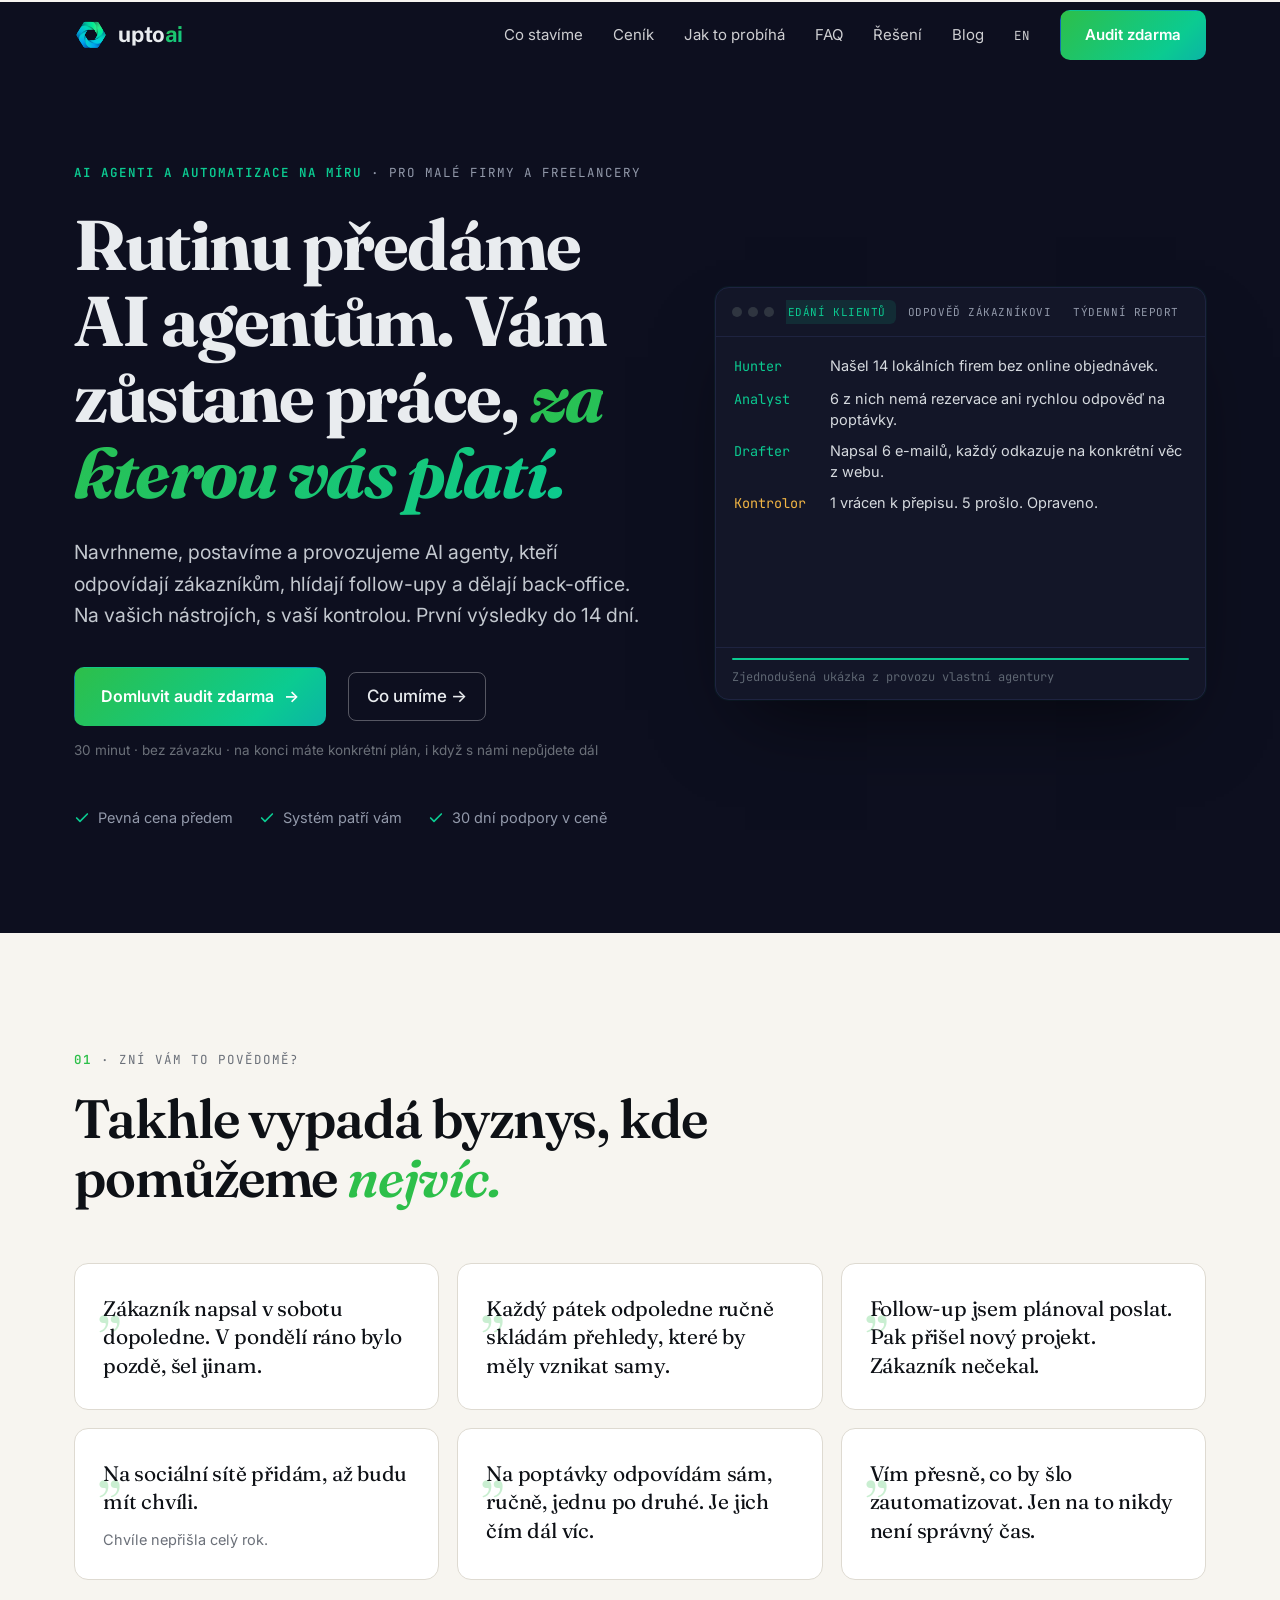
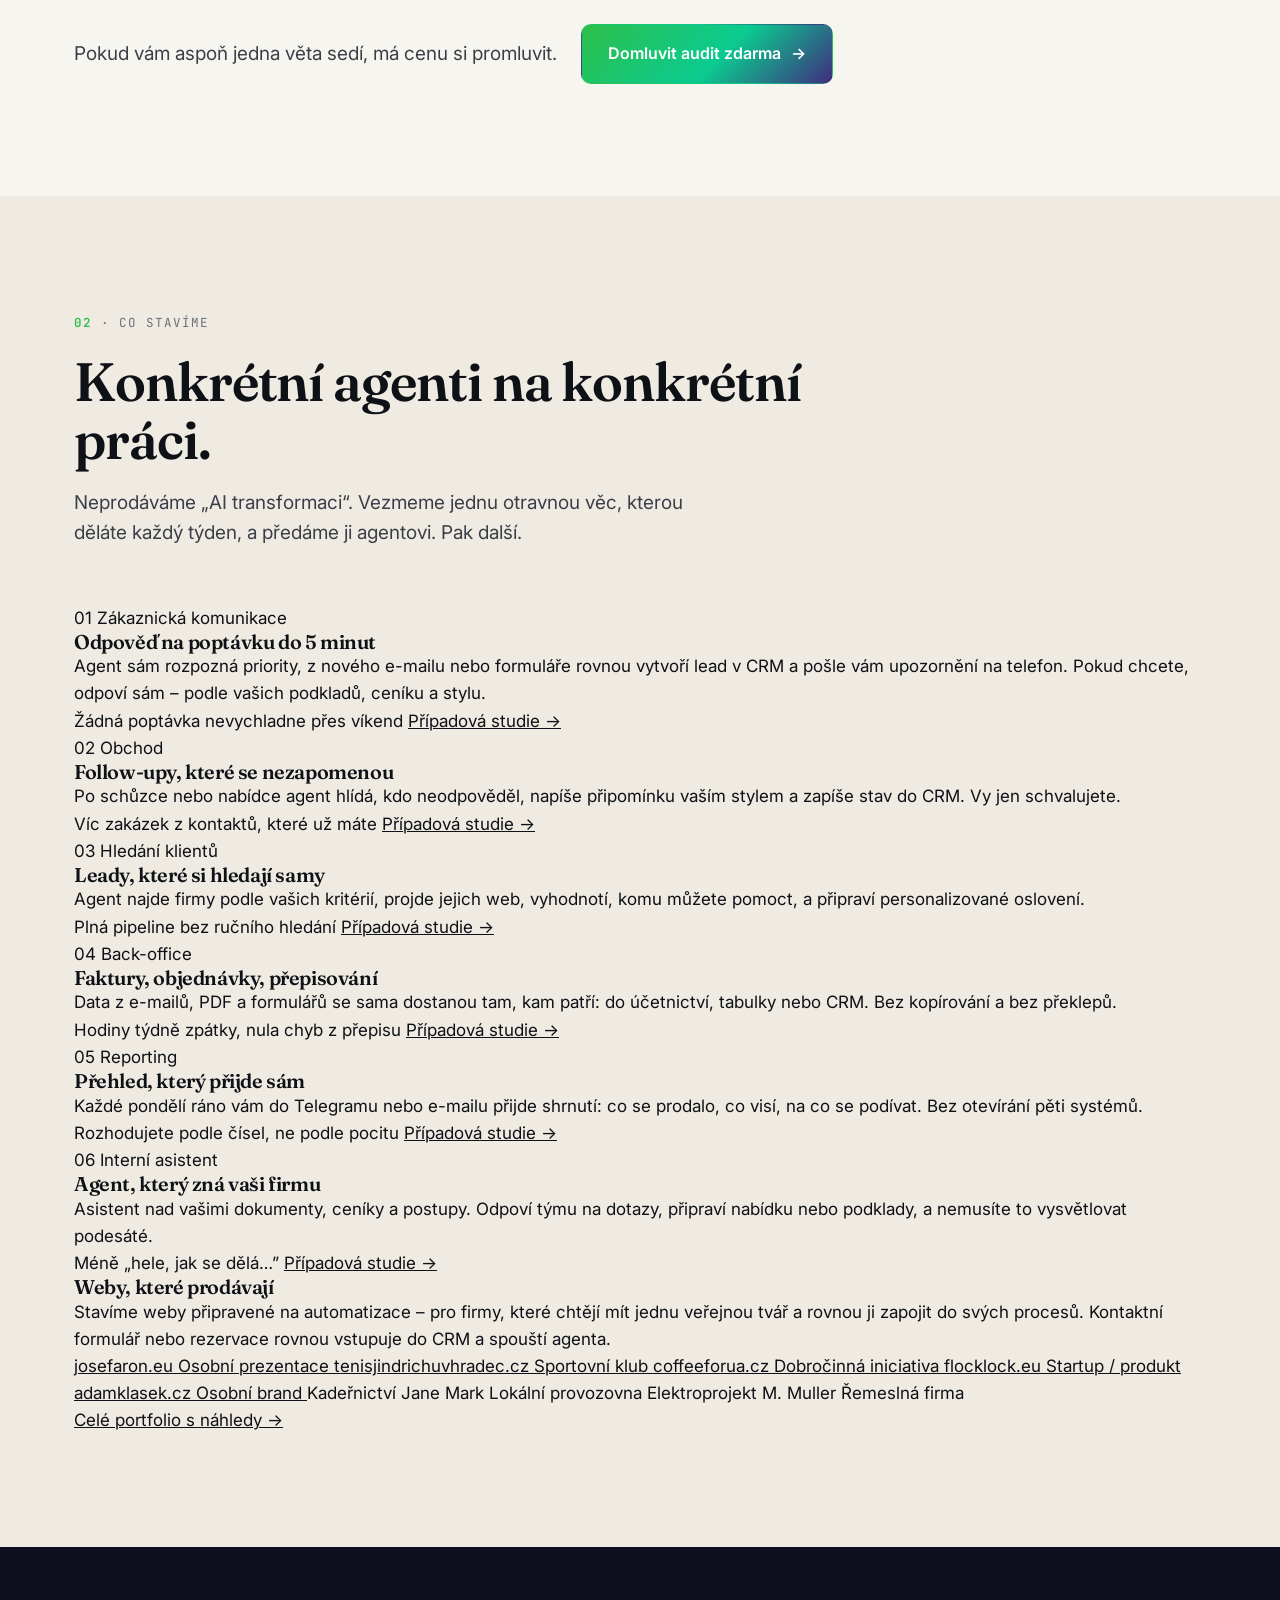
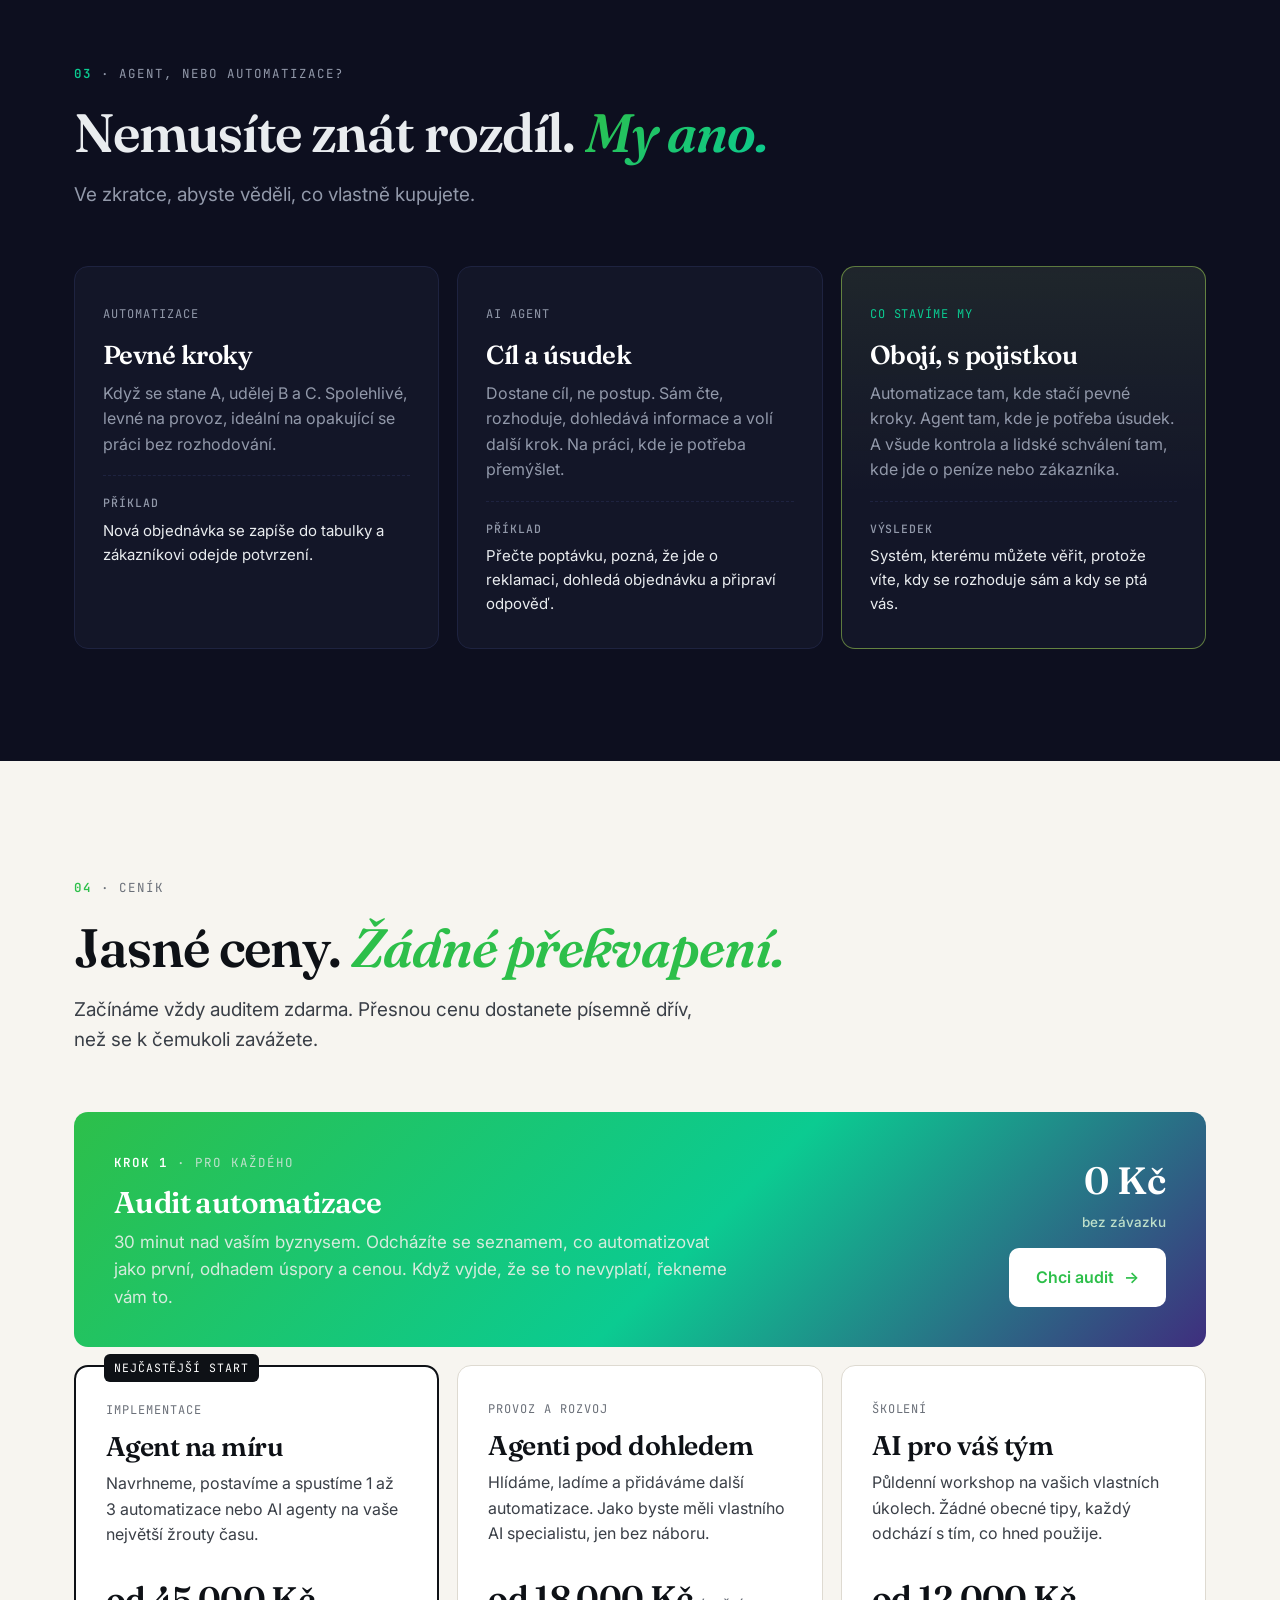
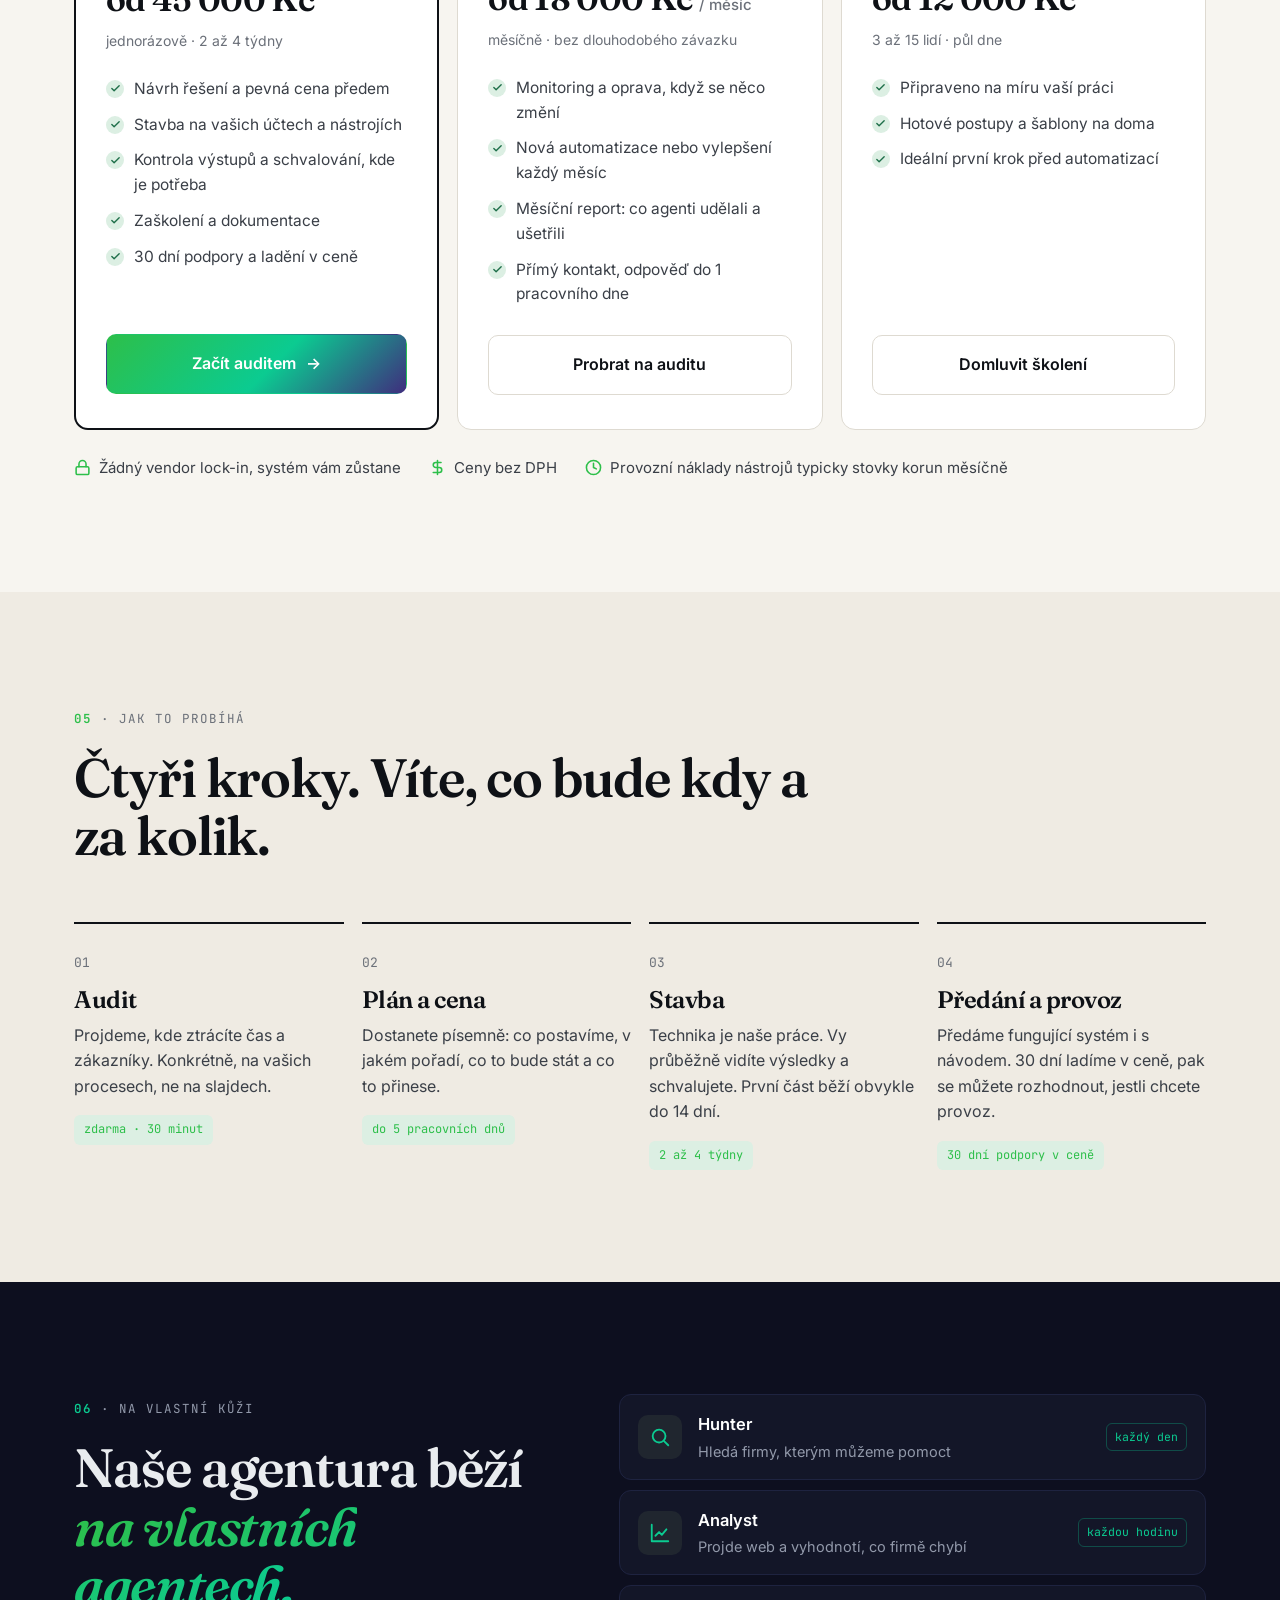
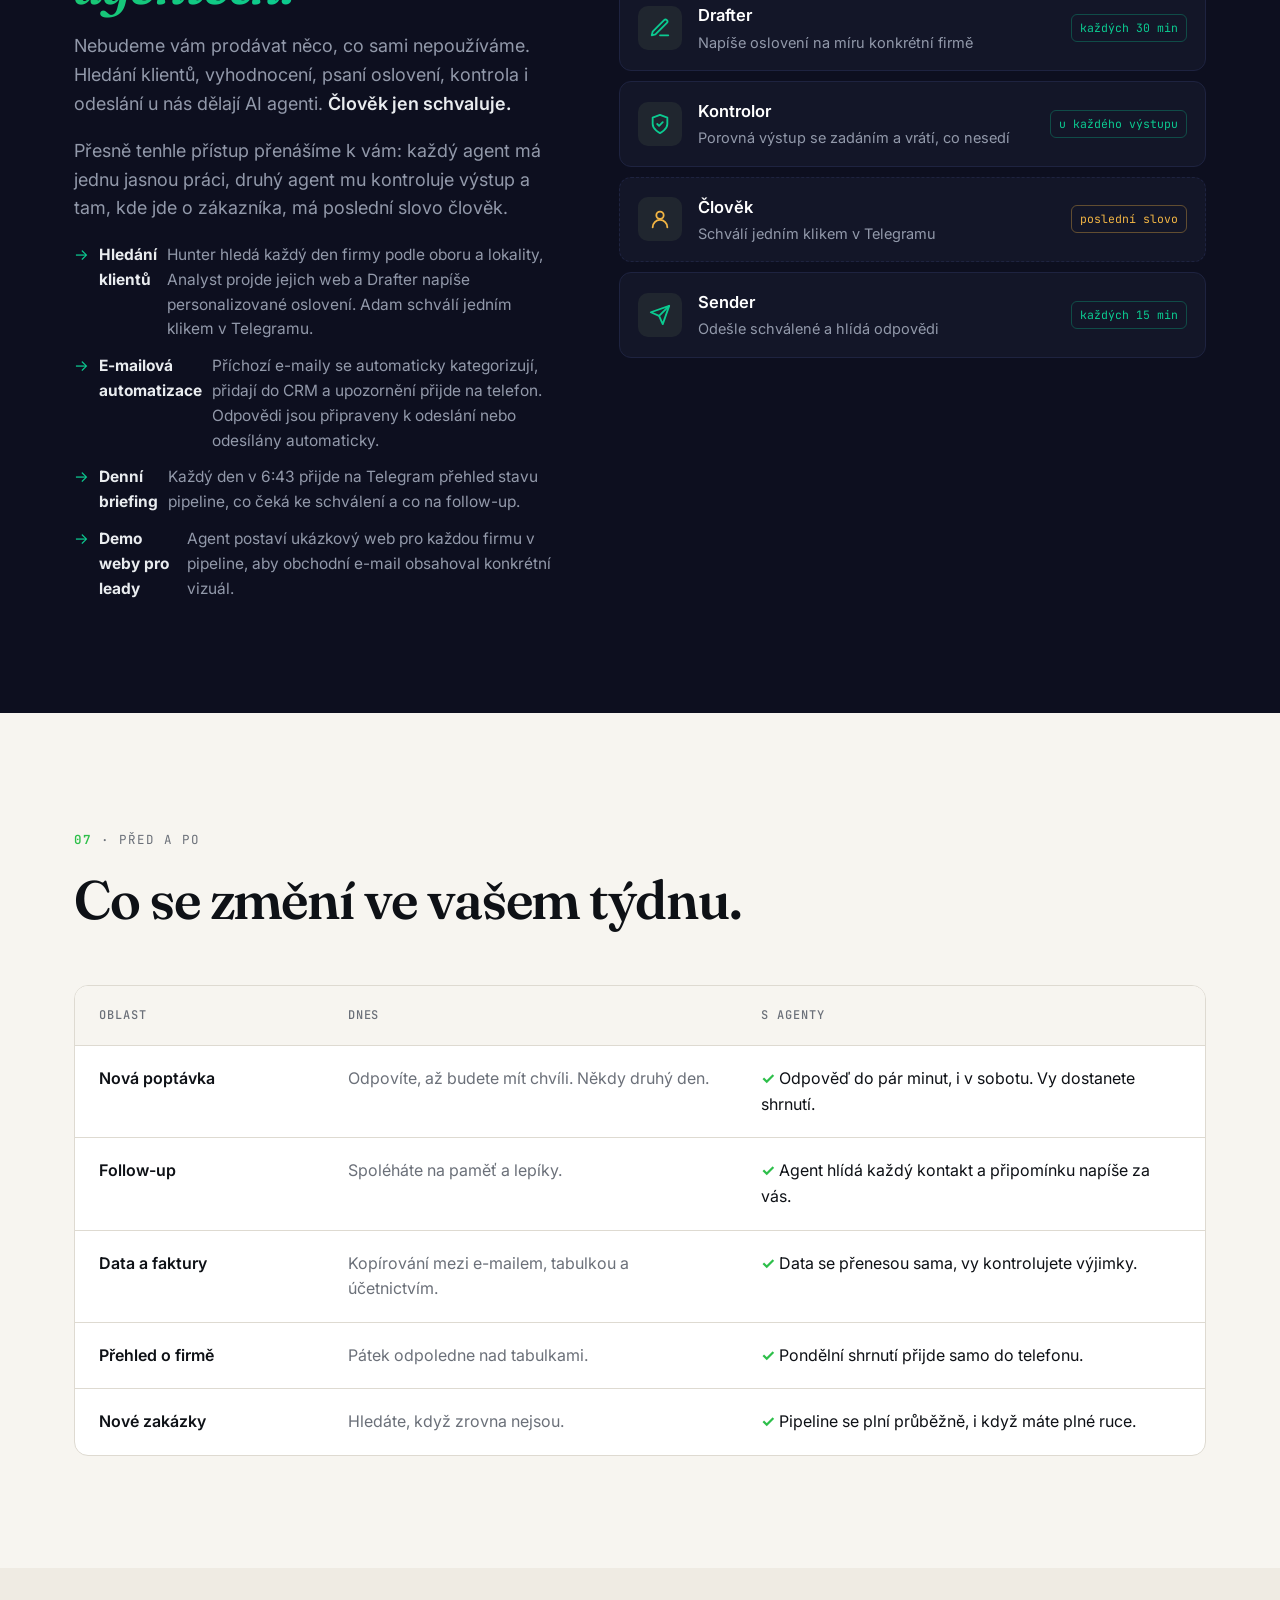
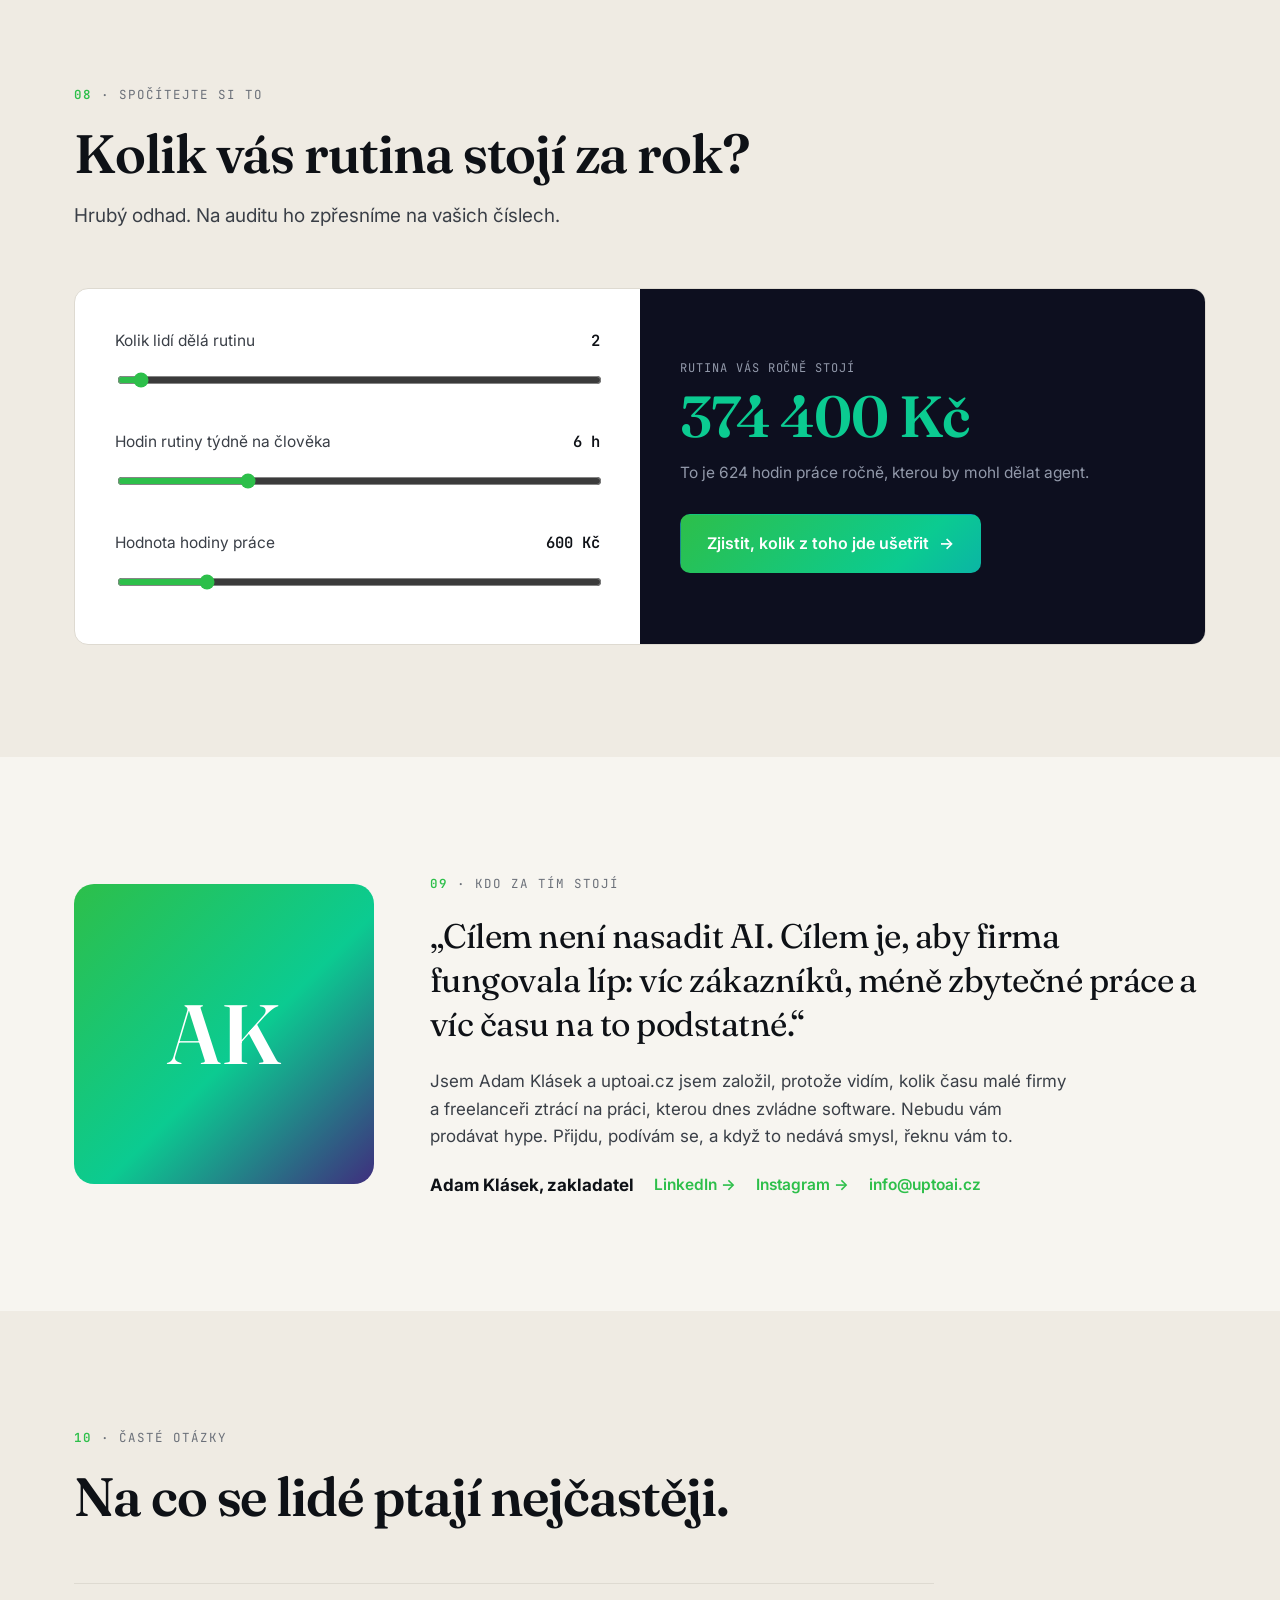
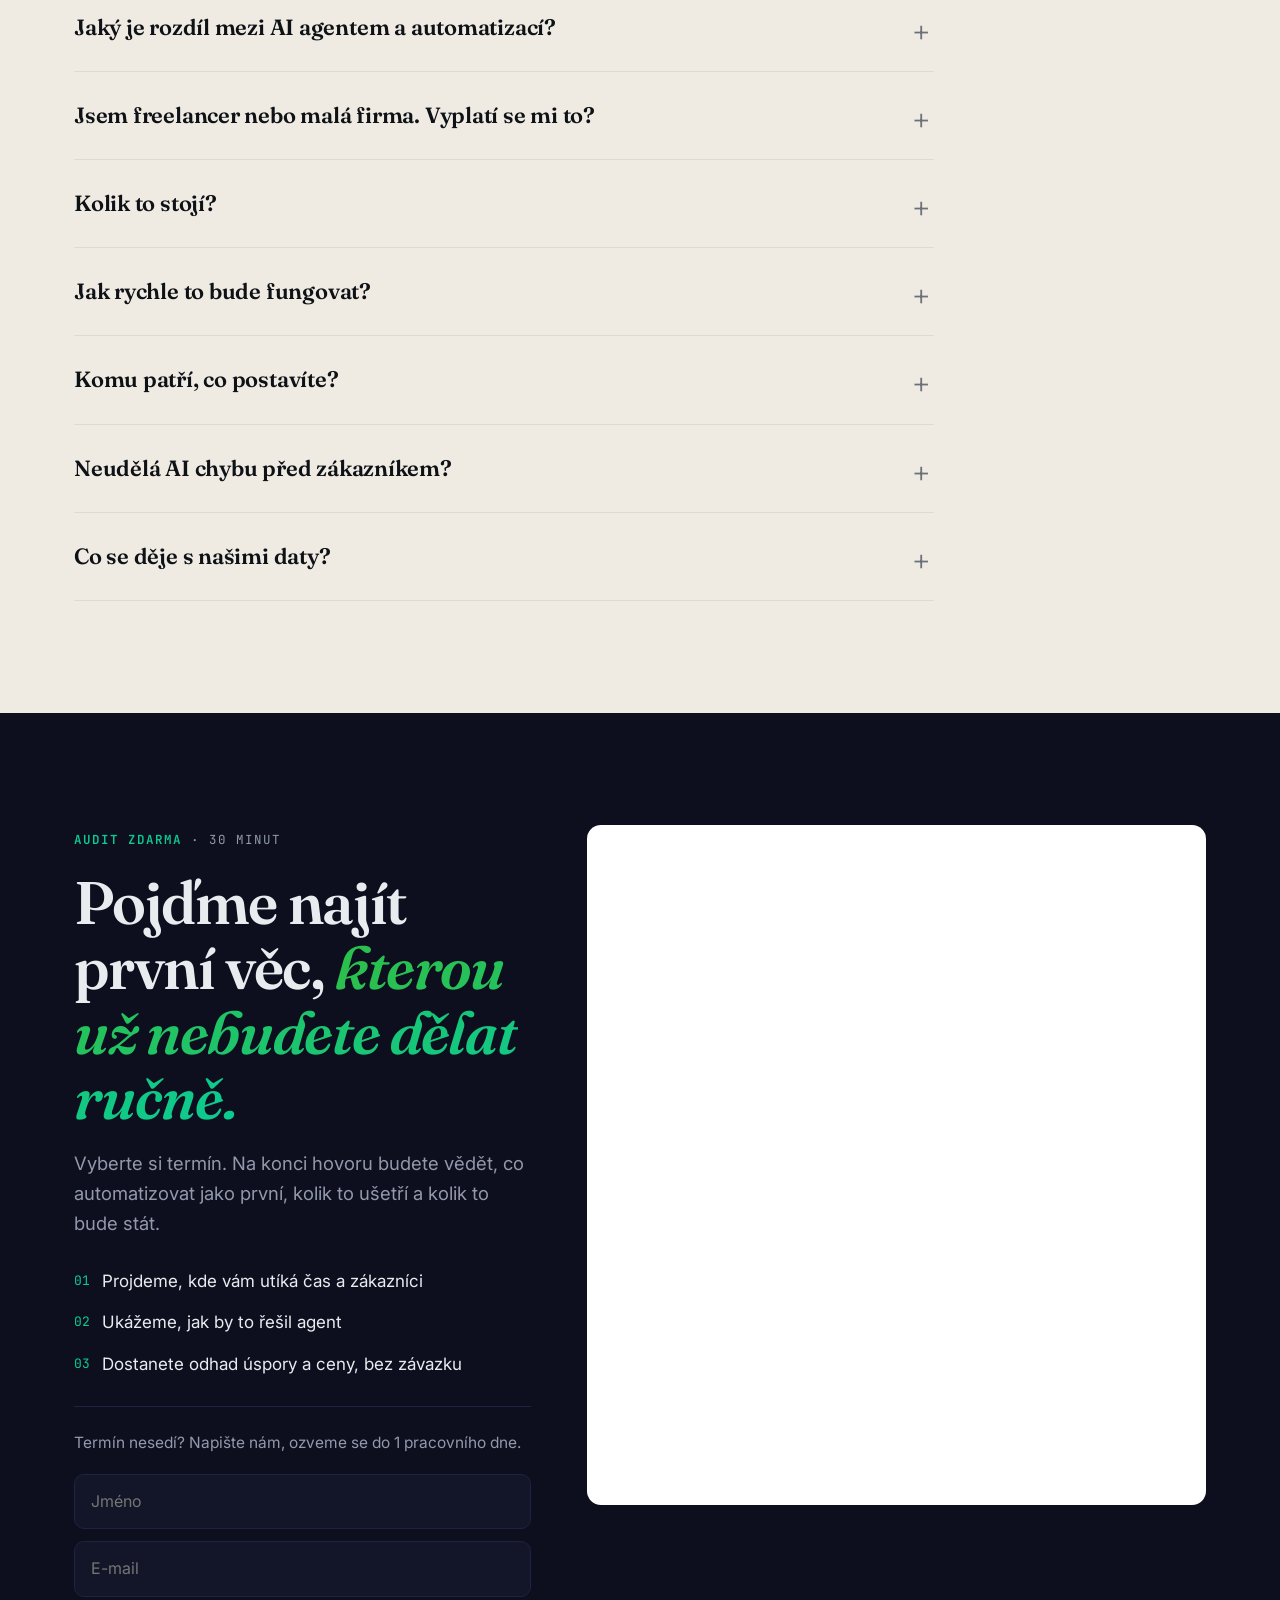
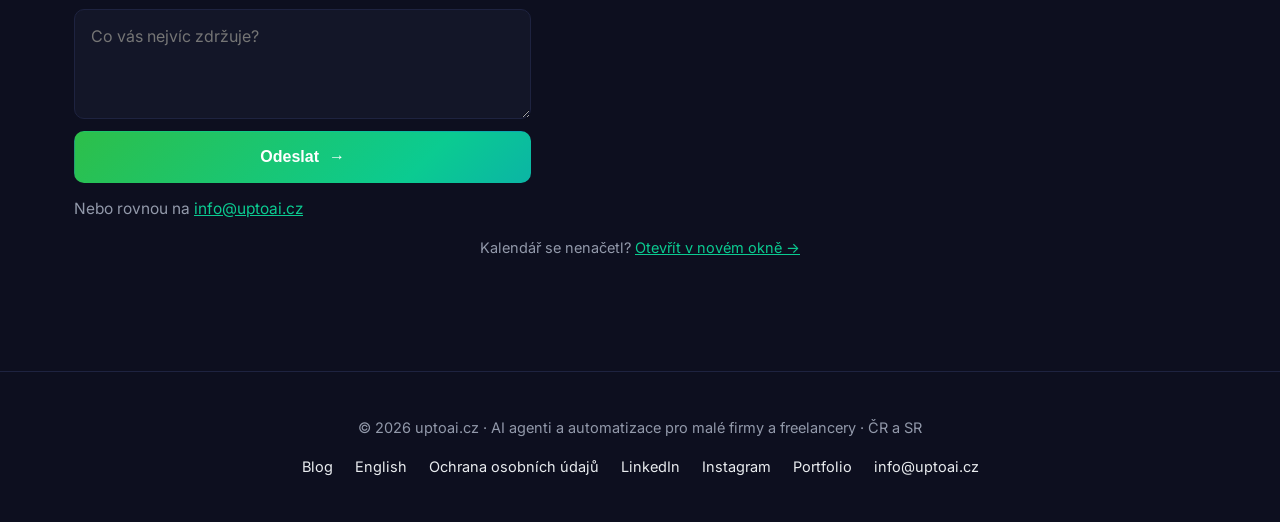
==== commit f39efb0d: "web: druhý batch UI změn (navbar, logo, CTA, reseni) - Navbar transparent při loadu, glassmorphism p" ====
--- a/index.html
+++ b/index.html
@@ -85,7 +85,7 @@
 
   <header class="nav" id="nav">
     <div class="wrap">
-      <a href="/" class="logo" aria-label="uptoai domů"><img src="/logo.svg" alt="" class="nav-logo-img" width="26" height="26">upto<span>ai</span></a>
+      <a href="/" class="logo" aria-label="uptoai domů"><img src="/logo.svg" alt="" class="nav-logo-img" width="26" height="26"><span class="logo-text">upto<span>ai</span></span></a>
       <ul class="nav-links" id="navLinks">
         <li><a href="#co-stavime">Co stavíme</a></li>
         <li><a href="#cenik">Ceník</a></li>
@@ -113,7 +113,7 @@
           <p class="hero-sub">Navrhneme, postavíme a provozujeme AI agenty, kteří odpovídají zákazníkům, hlídají follow-upy a dělají back-office. Na vašich nástrojích, s vaší kontrolou. První výsledky do 14 dní.</p>
           <div class="hero-actions">
             <a href="#audit" class="btn btn-volt">Domluvit audit zdarma <span class="arr">→</span></a>
-            <a href="#co-stavime" class="hero-link">Co konkrétně umíme postavit</a>
+            <a href="#co-stavime" class="hero-link">Co umíme <span class="arr">→</span></a>
           </div>
           <p class="micro">30 minut · bez závazku · na konci máte konkrétní plán, i když s námi nepůjdete dál</p>
           <div class="hero-trust">
--- a/home.css
+++ b/home.css
@@ -92,8 +92,8 @@
   0%, 100% { background-position: 0% 50%; }
   50% { background-position: 100% 50%; }
 }
-.btn-volt { background: linear-gradient(135deg, #2DBF4A, #0BCB91, #1ABF7A, #2DBF4A); background-size: 300% 300%; animation: voltShift 3s ease infinite; color: #060A14; }
-.btn-volt:hover { filter: brightness(1.1); transform: translateY(-1px); }
+.btn-volt { background: linear-gradient(135deg, #2DBF4A, #0BCB91, #0B8ACB, #0B5BCB, #2DBF4A); background-size: 300% 300%; animation: voltShift 2s ease infinite; color: #fff; }
+.btn-volt:hover { filter: brightness(1.15); transform: translateY(-1px); }
 .btn-ghost { border-color: var(--line); color: var(--ink); background: transparent; }
 .btn-ghost:hover { border-color: var(--ink); }
 .btn .arr { transition: transform .15s ease; }
@@ -104,23 +104,30 @@
 /* Nav */
 .nav {
   position: sticky; top: 0; z-index: 50;
-  background: rgba(10,13,25,.38);
+  background: transparent;
+  border-top: 1px solid rgba(247,245,240,.18);
+  border-bottom: 1px solid transparent;
+  color: var(--dark-text);
+  transition: background .35s ease, border-color .35s ease, backdrop-filter .35s ease;
+}
+.nav.scrolled {
+  background: rgba(10,13,25,.75);
   backdrop-filter: saturate(200%) blur(28px);
   -webkit-backdrop-filter: saturate(200%) blur(28px);
-  border-bottom: 1px solid rgba(255,255,255,.1);
-  color: var(--dark-text);
+  border-bottom-color: rgba(255,255,255,.08);
 }
 .nav .wrap { display: flex; align-items: center; justify-content: space-between; height: 68px; }
 .logo { font-family: 'Public Sans', var(--sans); font-size: 22px; font-weight: 700; text-decoration: none; letter-spacing: -0.01em; display: flex; flex-direction: row; align-items: center; gap: 10px; color: var(--dark-text); }
-.logo span { font-weight: 700; background: linear-gradient(135deg, #2DBF4A, #0BCB91); -webkit-background-clip: text; -webkit-text-fill-color: transparent; background-clip: text; }
+.logo-text { letter-spacing: -0.01em; }
+.logo-text span { font-weight: 700; background: linear-gradient(135deg, #2DBF4A, #0BCB91); -webkit-background-clip: text; -webkit-text-fill-color: transparent; background-clip: text; }
 .nav-logo-img { height: 34px !important; width: 34px !important; min-width: 34px; display: block; flex-shrink: 0; transform-origin: center; transition: transform 0.5s ease-out; }
-.logo:hover .nav-logo-img { transform: rotate(450deg) scale(1.25); transition: transform 0.5s cubic-bezier(0.3, 0, 0.85, 0.5); }
+.logo:hover .nav-logo-img { transform: rotate(180deg) scale(1.15); transition: transform 0.4s cubic-bezier(0.3, 0, 0.85, 0.5); }
 .nav-links { display: flex; gap: 30px; align-items: center; list-style: none; margin: 0; padding: 0; }
 .nav-links a { text-decoration: none; font-size: 15px; color: rgba(255,255,255,0.8); transition: color .15s; position: relative; }
 .nav-links a:not(.btn)::after { content: ''; position: absolute; bottom: -3px; left: 0; right: 0; height: 1.5px; background: linear-gradient(135deg, #2DBF4A, #0BCB91); transform: scaleX(0); transform-origin: left; transition: transform 0.25s ease; }
 .nav-links a:not(.btn):hover { background: linear-gradient(135deg, #2DBF4A, #0BCB91); -webkit-background-clip: text; -webkit-text-fill-color: transparent; background-clip: text; }
 .nav-links a:not(.btn):hover::after { transform: scaleX(1); }
-.nav-cta { padding: 10px 18px !important; font-size: 14.5px !important; color: var(--dark) !important; }
+.nav-cta { padding: 12px 24px !important; font-size: 15px !important; color: #fff !important; }
 .nav-lang { font-family: var(--mono); font-size: 12.5px !important; }
 .burger { display: none; background: none; border: 0; color: #fff; padding: 8px; cursor: pointer; }
 .burger svg { width: 26px; height: 26px; }
